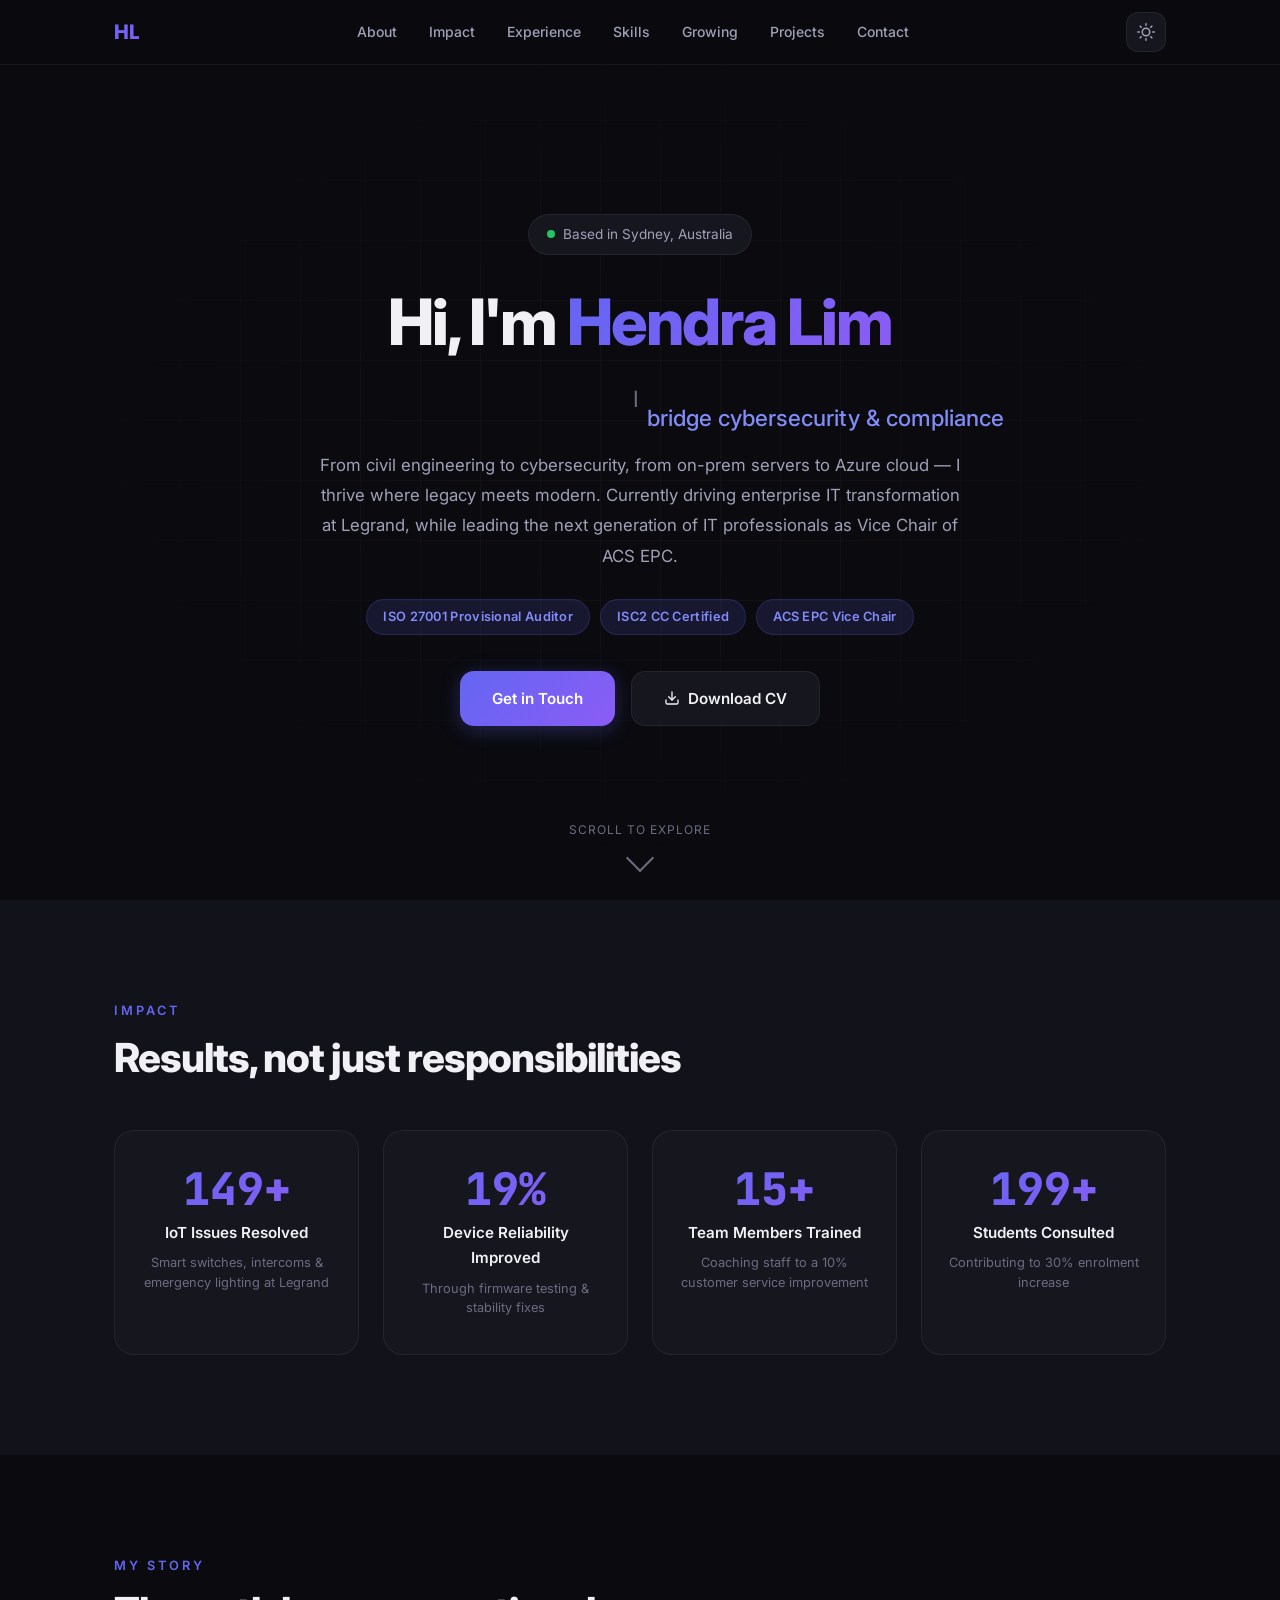
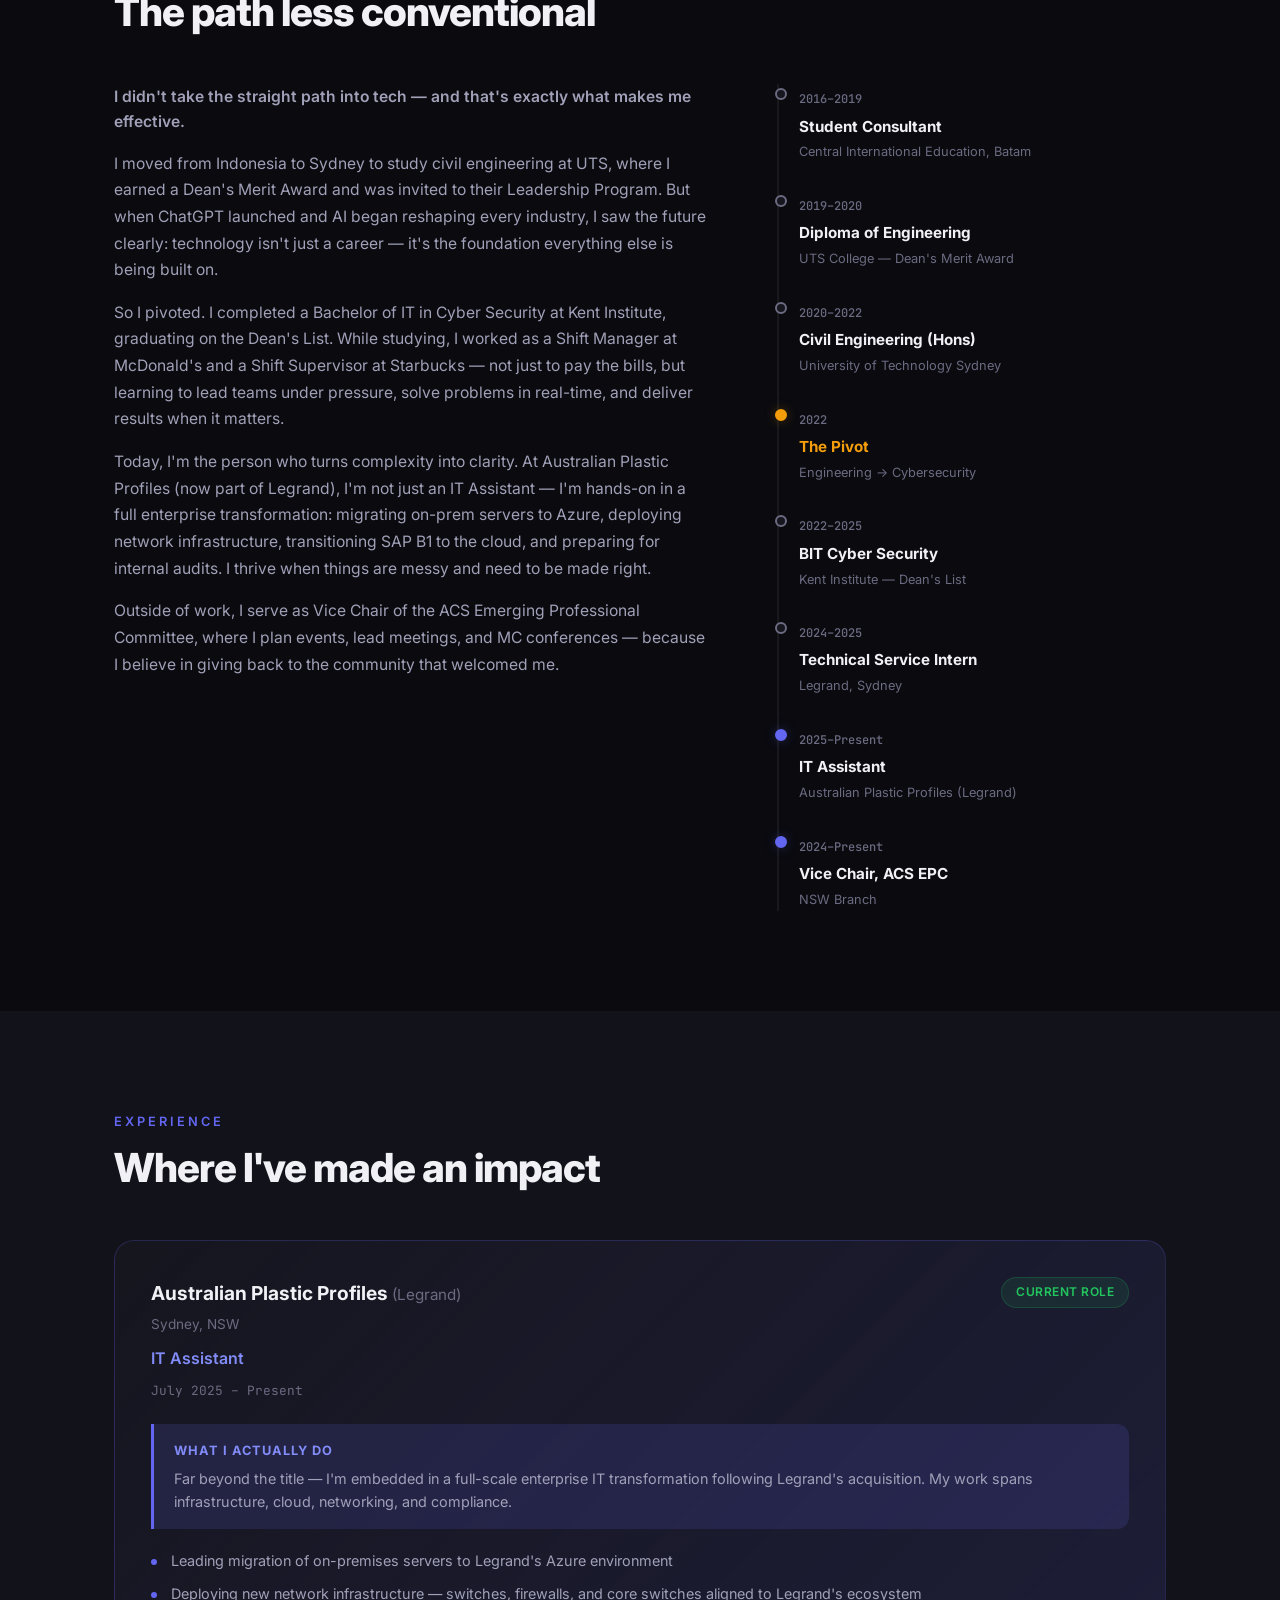
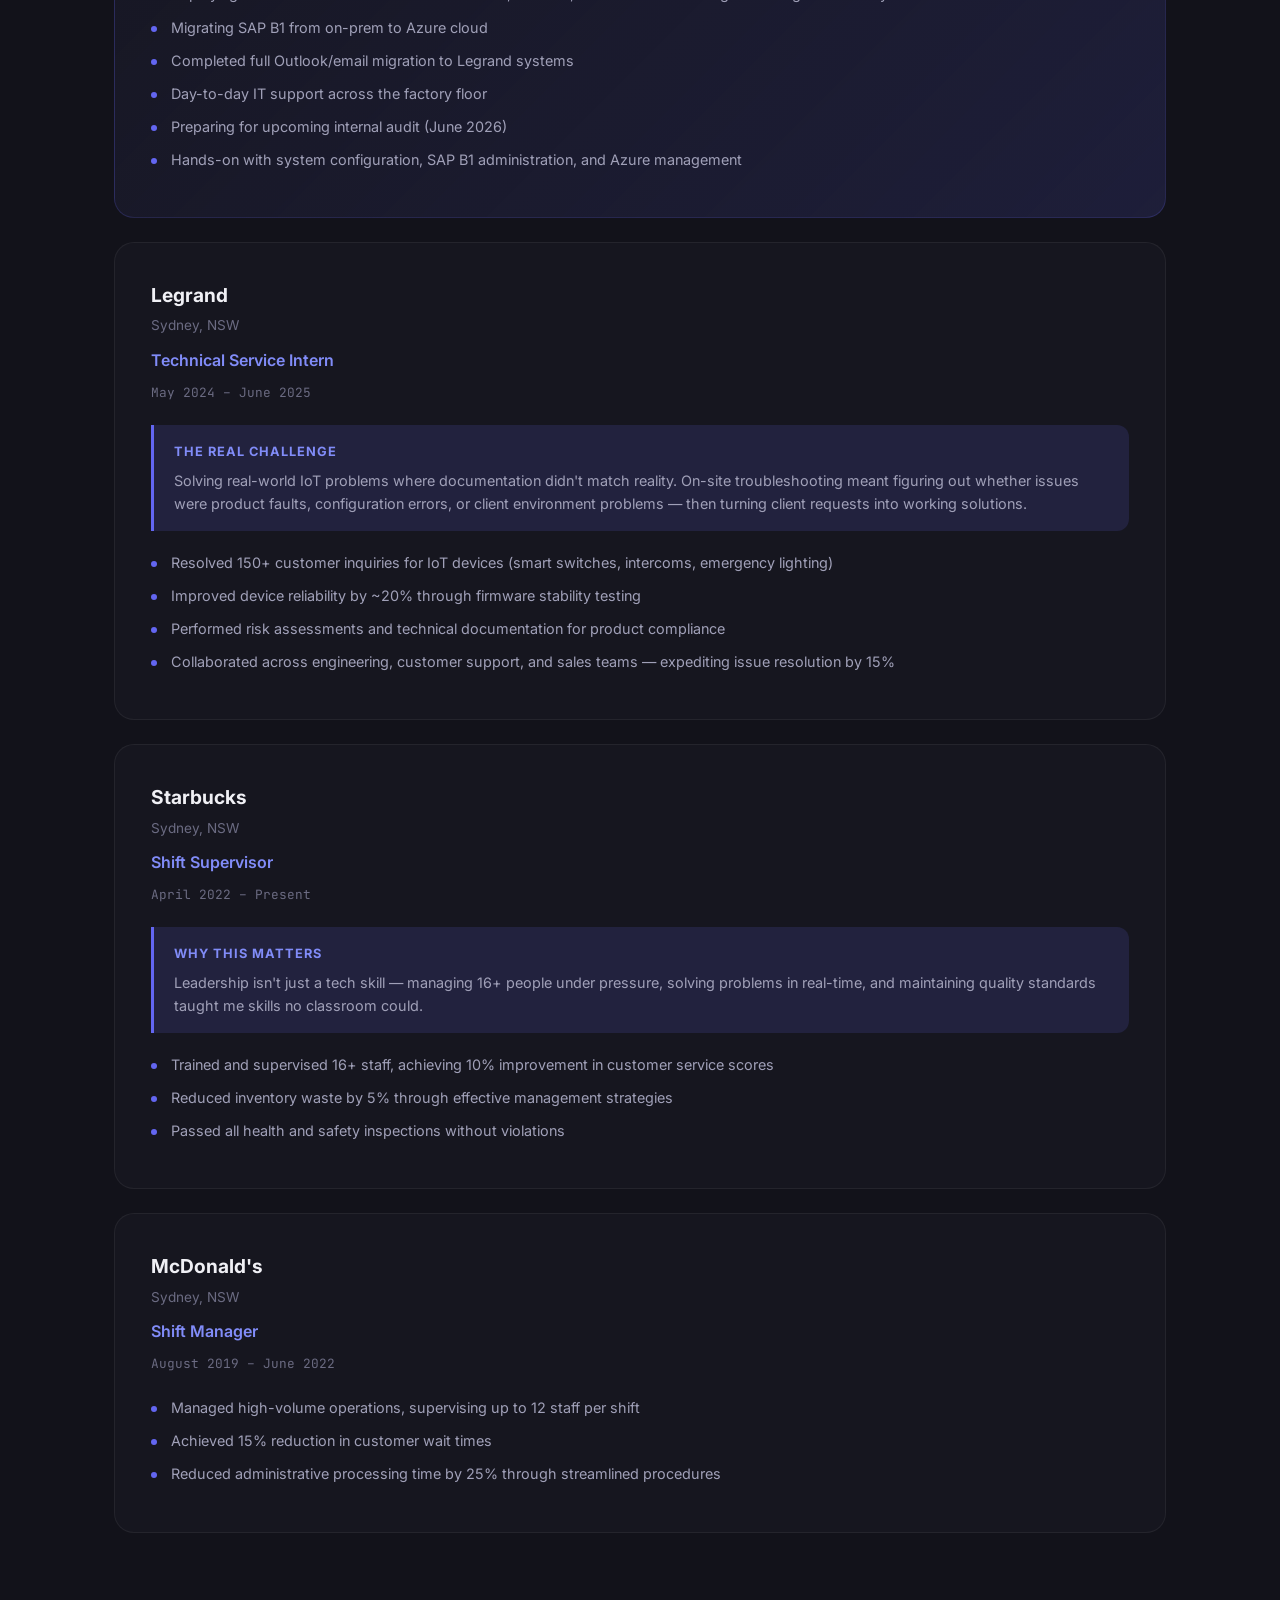
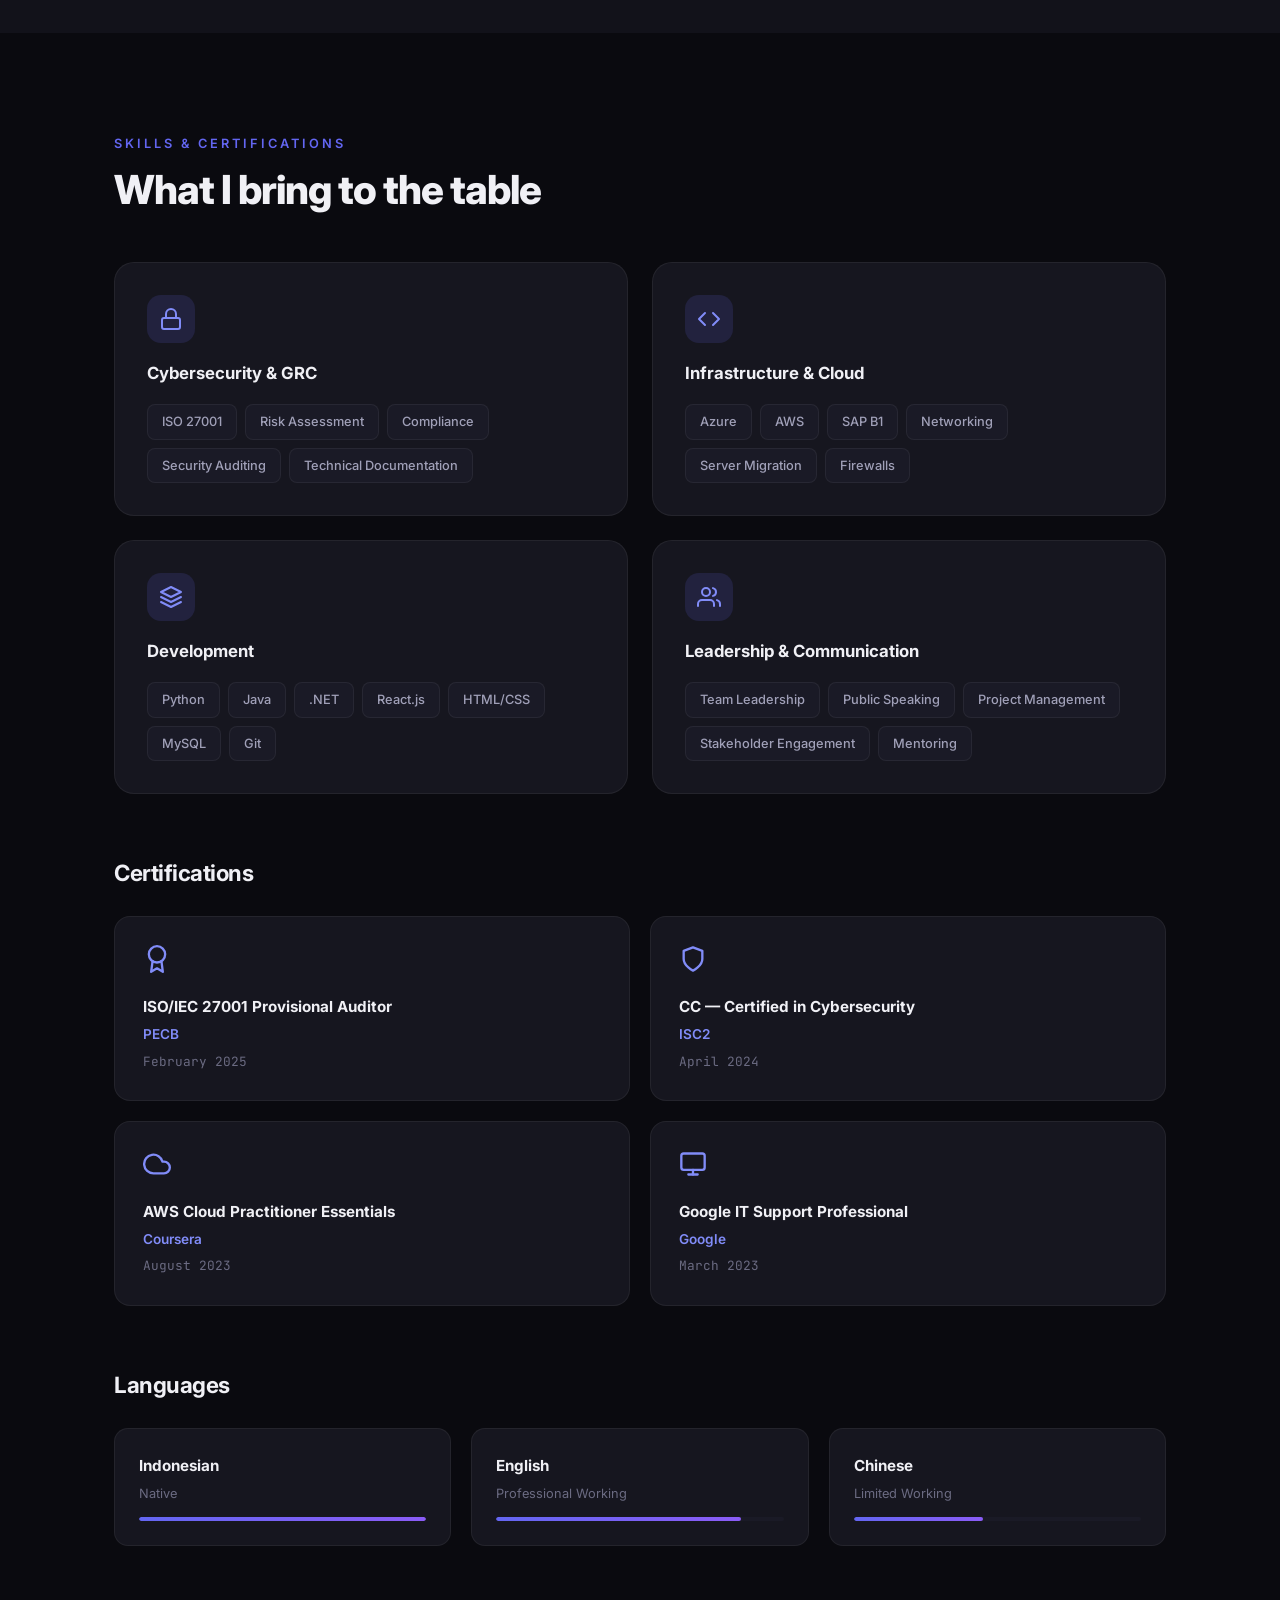
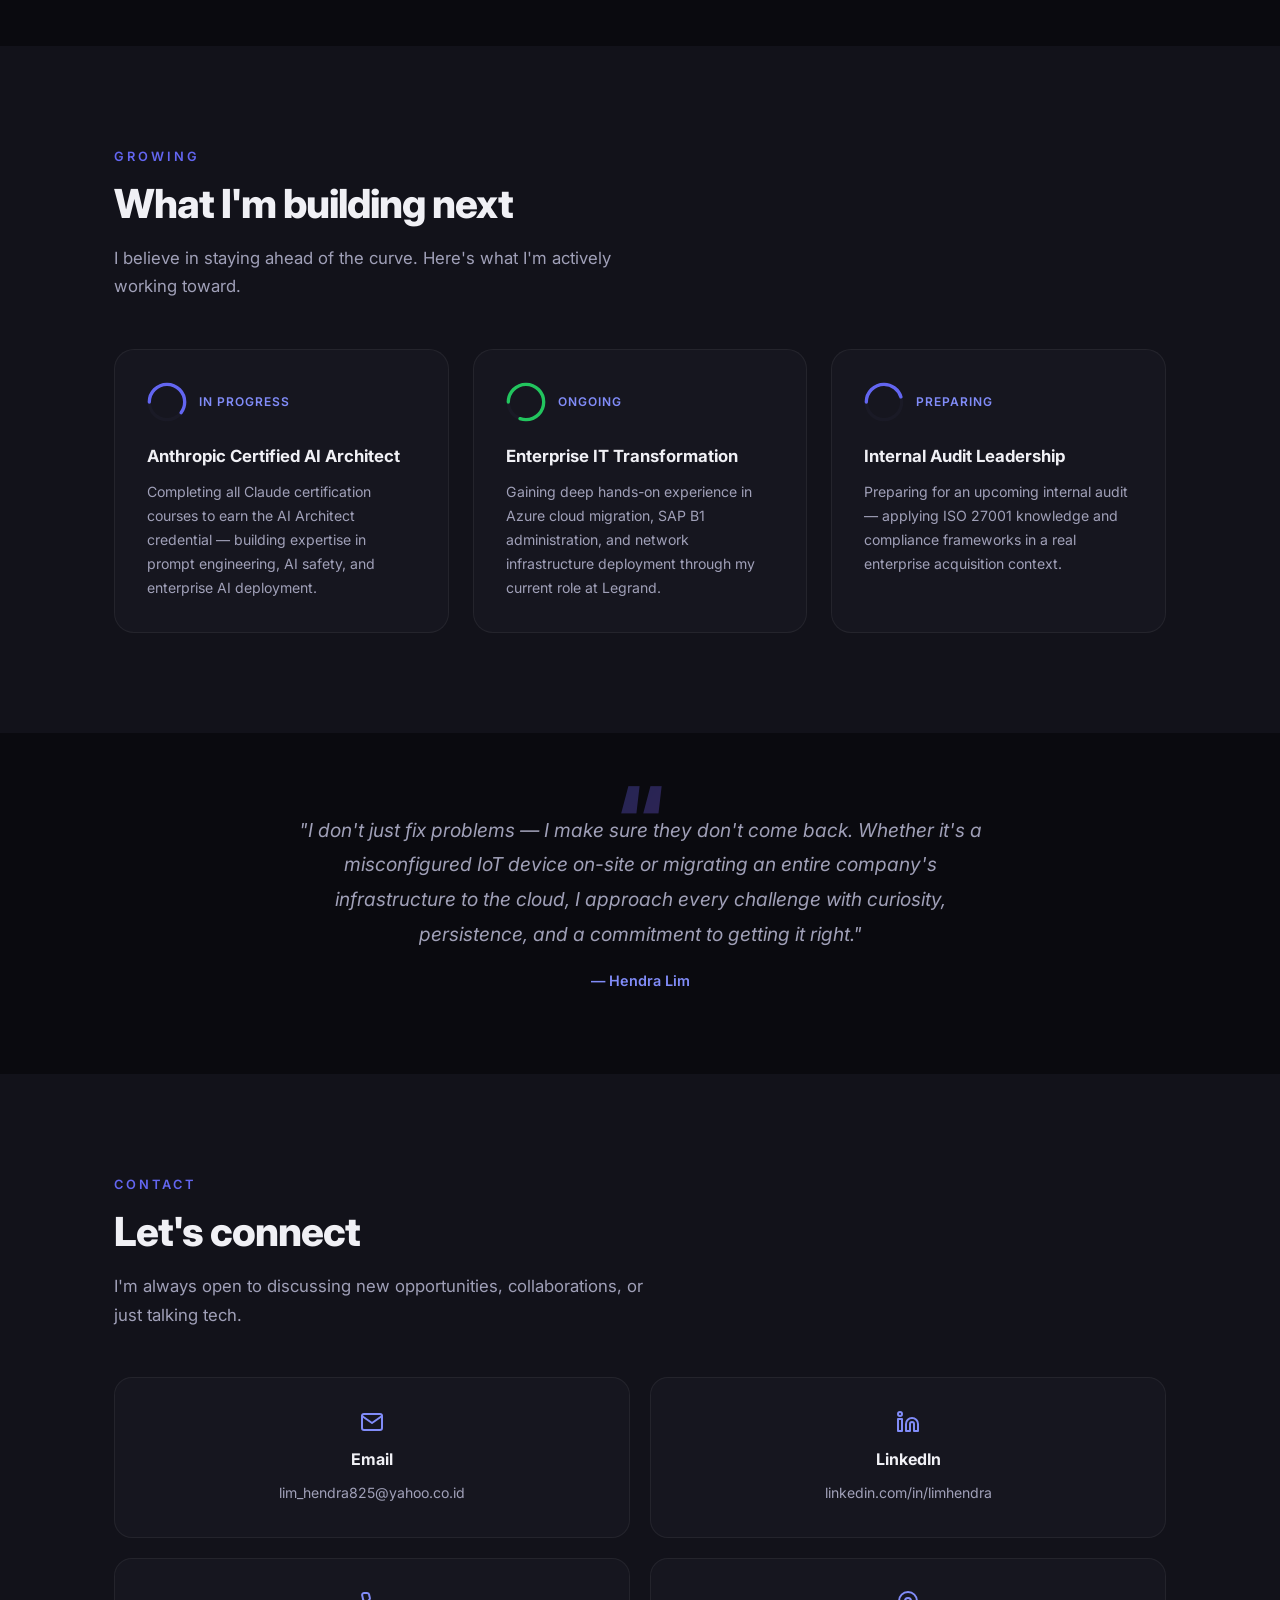
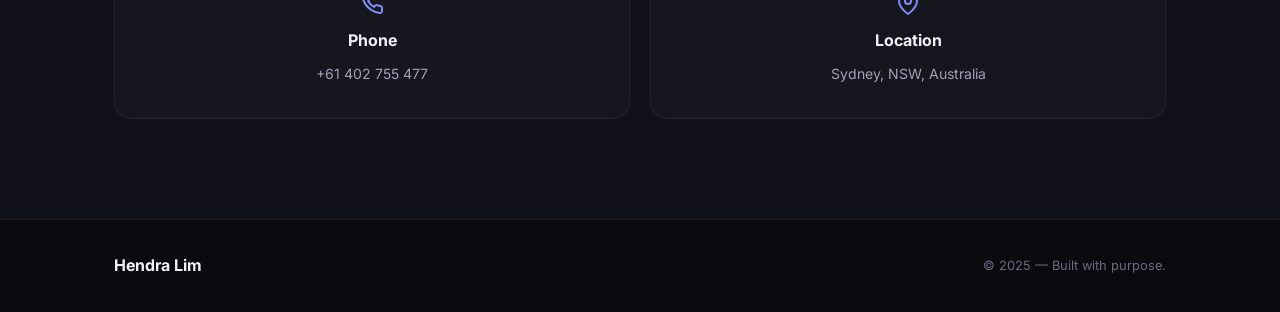
==== index.html @ 78134fe1 "Initial portfolio website build Co-Authored-By: Claude Opus 4.6 <noreply@anthropic.com>" ====
<!DOCTYPE html>
<html lang="en" data-theme="dark">
<head>
    <meta charset="UTF-8">
    <meta name="viewport" content="width=device-width, initial-scale=1.0">
    <title>Hendra Lim | IT Professional & Cybersecurity Specialist</title>
    <meta name="description" content="Hendra Lim — IT Professional specializing in infrastructure modernization, cybersecurity, and AI. Based in Sydney, Australia.">
    <link rel="stylesheet" href="styles.css">
    <link rel="preconnect" href="https://fonts.googleapis.com">
    <link rel="preconnect" href="https://fonts.gstatic.com" crossorigin>
    <link href="https://fonts.googleapis.com/css2?family=Inter:wght@300;400;500;600;700;800&family=JetBrains+Mono:wght@400;500&display=swap" rel="stylesheet">
</head>
<body>
    <!-- Navigation -->
    <nav class="nav" id="nav">
        <div class="nav-container">
            <a href="#" class="nav-logo">HL</a>
            <div class="nav-links">
                <a href="#about" class="nav-link">About</a>
                <a href="#impact" class="nav-link">Impact</a>
                <a href="#experience" class="nav-link">Experience</a>
                <a href="#skills" class="nav-link">Skills</a>
                <a href="#learning" class="nav-link">Growing</a>
                <a href="projects.html" class="nav-link">Projects</a>
                <a href="#contact" class="nav-link">Contact</a>
            </div>
            <div class="nav-actions">
                <button class="theme-toggle" id="themeToggle" aria-label="Toggle dark/light mode">
                    <svg class="icon-sun" xmlns="http://www.w3.org/2000/svg" width="18" height="18" viewBox="0 0 24 24" fill="none" stroke="currentColor" stroke-width="2" stroke-linecap="round" stroke-linejoin="round"><circle cx="12" cy="12" r="5"></circle><line x1="12" y1="1" x2="12" y2="3"></line><line x1="12" y1="21" x2="12" y2="23"></line><line x1="4.22" y1="4.22" x2="5.64" y2="5.64"></line><line x1="18.36" y1="18.36" x2="19.78" y2="19.78"></line><line x1="1" y1="12" x2="3" y2="12"></line><line x1="21" y1="12" x2="23" y2="12"></line><line x1="4.22" y1="19.78" x2="5.64" y2="18.36"></line><line x1="18.36" y1="5.64" x2="19.78" y2="4.22"></line></svg>
                    <svg class="icon-moon" xmlns="http://www.w3.org/2000/svg" width="18" height="18" viewBox="0 0 24 24" fill="none" stroke="currentColor" stroke-width="2" stroke-linecap="round" stroke-linejoin="round"><path d="M21 12.79A9 9 0 1 1 11.21 3 7 7 0 0 0 21 12.79z"></path></svg>
                </button>
                <button class="mobile-menu-btn" id="mobileMenuBtn" aria-label="Toggle menu">
                    <span></span>
                    <span></span>
                    <span></span>
                </button>
            </div>
        </div>
    </nav>

    <!-- Mobile Menu -->
    <div class="mobile-menu" id="mobileMenu">
        <a href="#about" class="mobile-menu-link">About</a>
        <a href="#impact" class="mobile-menu-link">Impact</a>
        <a href="#experience" class="mobile-menu-link">Experience</a>
        <a href="#skills" class="mobile-menu-link">Skills</a>
        <a href="#learning" class="mobile-menu-link">Growing</a>
        <a href="projects.html" class="mobile-menu-link">Projects</a>
        <a href="#contact" class="mobile-menu-link">Contact</a>
    </div>

    <!-- Hero Section -->
    <section class="hero" id="hero">
        <div class="hero-bg-grid"></div>
        <div class="hero-content">
            <div class="hero-badge">
                <span class="badge-dot"></span>
                Based in Sydney, Australia
            </div>
            <h1 class="hero-title">
                Hi, I'm <span class="highlight">Hendra Lim</span>
            </h1>
            <div class="hero-roles">
                <span class="role-prefix">I</span>
                <span class="role-carousel" id="roleCarousel">
                    <span class="role active">modernise legacy infrastructure</span>
                    <span class="role">bridge cybersecurity & compliance</span>
                    <span class="role">build with AI-driven thinking</span>
                    <span class="role">lead & empower tech communities</span>
                </span>
            </div>
            <p class="hero-description">
                From civil engineering to cybersecurity, from on-prem servers to Azure cloud — I thrive where legacy meets modern. Currently driving enterprise IT transformation at Legrand, while leading the next generation of IT professionals as Vice Chair of ACS EPC.
            </p>
            <div class="hero-creds">
                <span class="cred-badge">ISO 27001 Provisional Auditor</span>
                <span class="cred-badge">ISC2 CC Certified</span>
                <span class="cred-badge">ACS EPC Vice Chair</span>
            </div>
            <div class="hero-cta">
                <a href="#contact" class="btn btn-primary">Get in Touch</a>
                <a href="Hendra_Lim_CV.pdf" class="btn btn-secondary" download>
                    <svg xmlns="http://www.w3.org/2000/svg" width="16" height="16" viewBox="0 0 24 24" fill="none" stroke="currentColor" stroke-width="2" stroke-linecap="round" stroke-linejoin="round"><path d="M21 15v4a2 2 0 0 1-2 2H5a2 2 0 0 1-2-2v-4"></path><polyline points="7 10 12 15 17 10"></polyline><line x1="12" y1="15" x2="12" y2="3"></line></svg>
                    Download CV
                </a>
            </div>
        </div>
        <div class="scroll-indicator">
            <span>Scroll to explore</span>
            <div class="scroll-arrow"></div>
        </div>
    </section>

    <!-- Impact by Numbers -->
    <section class="section impact" id="impact">
        <div class="container">
            <h2 class="section-label">Impact</h2>
            <h3 class="section-title">Results, not just responsibilities</h3>
            <div class="stats-grid">
                <div class="stat-card" data-count="150" data-suffix="+">
                    <span class="stat-number">0</span>
                    <span class="stat-label">IoT Issues Resolved</span>
                    <span class="stat-context">Smart switches, intercoms & emergency lighting at Legrand</span>
                </div>
                <div class="stat-card" data-count="20" data-suffix="%">
                    <span class="stat-number">0</span>
                    <span class="stat-label">Device Reliability Improved</span>
                    <span class="stat-context">Through firmware testing & stability fixes</span>
                </div>
                <div class="stat-card" data-count="16" data-suffix="+">
                    <span class="stat-number">0</span>
                    <span class="stat-label">Team Members Trained</span>
                    <span class="stat-context">Coaching staff to a 10% customer service improvement</span>
                </div>
                <div class="stat-card" data-count="200" data-suffix="+">
                    <span class="stat-number">0</span>
                    <span class="stat-label">Students Consulted</span>
                    <span class="stat-context">Contributing to 30% enrolment increase</span>
                </div>
            </div>
        </div>
    </section>

    <!-- About / My Story -->
    <section class="section about" id="about">
        <div class="container">
            <h2 class="section-label">My Story</h2>
            <h3 class="section-title">The path less conventional</h3>
            <div class="about-content">
                <div class="about-text">
                    <p class="about-lead">
                        I didn't take the straight path into tech — and that's exactly what makes me effective.
                    </p>
                    <p>
                        I moved from Indonesia to Sydney to study civil engineering at UTS, where I earned a Dean's Merit Award and was invited to their Leadership Program. But when ChatGPT launched and AI began reshaping every industry, I saw the future clearly: technology isn't just a career — it's the foundation everything else is being built on.
                    </p>
                    <p>
                        So I pivoted. I completed a Bachelor of IT in Cyber Security at Kent Institute, graduating on the Dean's List. While studying, I worked as a Shift Manager at McDonald's and a Shift Supervisor at Starbucks — not just to pay the bills, but learning to lead teams under pressure, solve problems in real-time, and deliver results when it matters.
                    </p>
                    <p>
                        Today, I'm the person who turns complexity into clarity. At Australian Plastic Profiles (now part of Legrand), I'm not just an IT Assistant — I'm hands-on in a full enterprise transformation: migrating on-prem servers to Azure, deploying network infrastructure, transitioning SAP B1 to the cloud, and preparing for internal audits. I thrive when things are messy and need to be made right.
                    </p>
                    <p>
                        Outside of work, I serve as Vice Chair of the ACS Emerging Professional Committee, where I plan events, lead meetings, and MC conferences — because I believe in giving back to the community that welcomed me.
                    </p>
                </div>
                <div class="about-timeline">
                    <div class="timeline">
                        <div class="timeline-item">
                            <div class="timeline-marker"></div>
                            <div class="timeline-content">
                                <span class="timeline-year">2016–2019</span>
                                <h4>Student Consultant</h4>
                                <p>Central International Education, Batam</p>
                            </div>
                        </div>
                        <div class="timeline-item">
                            <div class="timeline-marker"></div>
                            <div class="timeline-content">
                                <span class="timeline-year">2019–2020</span>
                                <h4>Diploma of Engineering</h4>
                                <p>UTS College — Dean's Merit Award</p>
                            </div>
                        </div>
                        <div class="timeline-item">
                            <div class="timeline-marker"></div>
                            <div class="timeline-content">
                                <span class="timeline-year">2020–2022</span>
                                <h4>Civil Engineering (Hons)</h4>
                                <p>University of Technology Sydney</p>
                            </div>
                        </div>
                        <div class="timeline-item pivot">
                            <div class="timeline-marker"></div>
                            <div class="timeline-content">
                                <span class="timeline-year">2022</span>
                                <h4>The Pivot</h4>
                                <p>Engineering → Cybersecurity</p>
                            </div>
                        </div>
                        <div class="timeline-item">
                            <div class="timeline-marker"></div>
                            <div class="timeline-content">
                                <span class="timeline-year">2022–2025</span>
                                <h4>BIT Cyber Security</h4>
                                <p>Kent Institute — Dean's List</p>
                            </div>
                        </div>
                        <div class="timeline-item">
                            <div class="timeline-marker"></div>
                            <div class="timeline-content">
                                <span class="timeline-year">2024–2025</span>
                                <h4>Technical Service Intern</h4>
                                <p>Legrand, Sydney</p>
                            </div>
                        </div>
                        <div class="timeline-item active">
                            <div class="timeline-marker"></div>
                            <div class="timeline-content">
                                <span class="timeline-year">2025–Present</span>
                                <h4>IT Assistant</h4>
                                <p>Australian Plastic Profiles (Legrand)</p>
                            </div>
                        </div>
                        <div class="timeline-item active">
                            <div class="timeline-marker"></div>
                            <div class="timeline-content">
                                <span class="timeline-year">2024–Present</span>
                                <h4>Vice Chair, ACS EPC</h4>
                                <p>NSW Branch</p>
                            </div>
                        </div>
                    </div>
                </div>
            </div>
        </div>
    </section>

    <!-- Experience -->
    <section class="section experience" id="experience">
        <div class="container">
            <h2 class="section-label">Experience</h2>
            <h3 class="section-title">Where I've made an impact</h3>
            <div class="experience-grid">
                <!-- Current Role -->
                <div class="exp-card featured">
                    <div class="exp-header">
                        <div class="exp-company">
                            <h4>Australian Plastic Profiles <span class="exp-acquired">(Legrand)</span></h4>
                            <span class="exp-location">Sydney, NSW</span>
                        </div>
                        <span class="exp-badge current">Current Role</span>
                    </div>
                    <h5 class="exp-title">IT Assistant</h5>
                    <span class="exp-date">July 2025 – Present</span>
                    <div class="exp-details">
                        <div class="exp-highlight">
                            <h6>What I Actually Do</h6>
                            <p>Far beyond the title — I'm embedded in a full-scale enterprise IT transformation following Legrand's acquisition. My work spans infrastructure, cloud, networking, and compliance.</p>
                        </div>
                        <ul class="exp-list">
                            <li>Leading migration of on-premises servers to Legrand's Azure environment</li>
                            <li>Deploying new network infrastructure — switches, firewalls, and core switches aligned to Legrand's ecosystem</li>
                            <li>Migrating SAP B1 from on-prem to Azure cloud</li>
                            <li>Completed full Outlook/email migration to Legrand systems</li>
                            <li>Day-to-day IT support across the factory floor</li>
                            <li>Preparing for upcoming internal audit (June 2026)</li>
                            <li>Hands-on with system configuration, SAP B1 administration, and Azure management</li>
                        </ul>
                    </div>
                </div>

                <!-- Legrand Intern -->
                <div class="exp-card">
                    <div class="exp-header">
                        <div class="exp-company">
                            <h4>Legrand</h4>
                            <span class="exp-location">Sydney, NSW</span>
                        </div>
                    </div>
                    <h5 class="exp-title">Technical Service Intern</h5>
                    <span class="exp-date">May 2024 – June 2025</span>
                    <div class="exp-details">
                        <div class="exp-highlight">
                            <h6>The Real Challenge</h6>
                            <p>Solving real-world IoT problems where documentation didn't match reality. On-site troubleshooting meant figuring out whether issues were product faults, configuration errors, or client environment problems — then turning client requests into working solutions.</p>
                        </div>
                        <ul class="exp-list">
                            <li>Resolved 150+ customer inquiries for IoT devices (smart switches, intercoms, emergency lighting)</li>
                            <li>Improved device reliability by ~20% through firmware stability testing</li>
                            <li>Performed risk assessments and technical documentation for product compliance</li>
                            <li>Collaborated across engineering, customer support, and sales teams — expediting issue resolution by 15%</li>
                        </ul>
                    </div>
                </div>

                <!-- Starbucks -->
                <div class="exp-card">
                    <div class="exp-header">
                        <div class="exp-company">
                            <h4>Starbucks</h4>
                            <span class="exp-location">Sydney, NSW</span>
                        </div>
                    </div>
                    <h5 class="exp-title">Shift Supervisor</h5>
                    <span class="exp-date">April 2022 – Present</span>
                    <div class="exp-details">
                        <div class="exp-highlight">
                            <h6>Why This Matters</h6>
                            <p>Leadership isn't just a tech skill — managing 16+ people under pressure, solving problems in real-time, and maintaining quality standards taught me skills no classroom could.</p>
                        </div>
                        <ul class="exp-list">
                            <li>Trained and supervised 16+ staff, achieving 10% improvement in customer service scores</li>
                            <li>Reduced inventory waste by 5% through effective management strategies</li>
                            <li>Passed all health and safety inspections without violations</li>
                        </ul>
                    </div>
                </div>

                <!-- McDonald's -->
                <div class="exp-card">
                    <div class="exp-header">
                        <div class="exp-company">
                            <h4>McDonald's</h4>
                            <span class="exp-location">Sydney, NSW</span>
                        </div>
                    </div>
                    <h5 class="exp-title">Shift Manager</h5>
                    <span class="exp-date">August 2019 – June 2022</span>
                    <div class="exp-details">
                        <ul class="exp-list">
                            <li>Managed high-volume operations, supervising up to 12 staff per shift</li>
                            <li>Achieved 15% reduction in customer wait times</li>
                            <li>Reduced administrative processing time by 25% through streamlined procedures</li>
                        </ul>
                    </div>
                </div>
            </div>
        </div>
    </section>

    <!-- Skills & Certifications -->
    <section class="section skills" id="skills">
        <div class="container">
            <h2 class="section-label">Skills & Certifications</h2>
            <h3 class="section-title">What I bring to the table</h3>

            <div class="skills-grid">
                <div class="skill-category">
                    <div class="skill-icon">
                        <svg xmlns="http://www.w3.org/2000/svg" width="24" height="24" viewBox="0 0 24 24" fill="none" stroke="currentColor" stroke-width="2" stroke-linecap="round" stroke-linejoin="round"><rect x="3" y="11" width="18" height="11" rx="2" ry="2"></rect><path d="M7 11V7a5 5 0 0 1 10 0v4"></path></svg>
                    </div>
                    <h4>Cybersecurity & GRC</h4>
                    <div class="skill-tags">
                        <span>ISO 27001</span>
                        <span>Risk Assessment</span>
                        <span>Compliance</span>
                        <span>Security Auditing</span>
                        <span>Technical Documentation</span>
                    </div>
                </div>
                <div class="skill-category">
                    <div class="skill-icon">
                        <svg xmlns="http://www.w3.org/2000/svg" width="24" height="24" viewBox="0 0 24 24" fill="none" stroke="currentColor" stroke-width="2" stroke-linecap="round" stroke-linejoin="round"><polyline points="16 18 22 12 16 6"></polyline><polyline points="8 6 2 12 8 18"></polyline></svg>
                    </div>
                    <h4>Infrastructure & Cloud</h4>
                    <div class="skill-tags">
                        <span>Azure</span>
                        <span>AWS</span>
                        <span>SAP B1</span>
                        <span>Networking</span>
                        <span>Server Migration</span>
                        <span>Firewalls</span>
                    </div>
                </div>
                <div class="skill-category">
                    <div class="skill-icon">
                        <svg xmlns="http://www.w3.org/2000/svg" width="24" height="24" viewBox="0 0 24 24" fill="none" stroke="currentColor" stroke-width="2" stroke-linecap="round" stroke-linejoin="round"><path d="M12 2L2 7l10 5 10-5-10-5z"></path><path d="M2 17l10 5 10-5"></path><path d="M2 12l10 5 10-5"></path></svg>
                    </div>
                    <h4>Development</h4>
                    <div class="skill-tags">
                        <span>Python</span>
                        <span>Java</span>
                        <span>.NET</span>
                        <span>React.js</span>
                        <span>HTML/CSS</span>
                        <span>MySQL</span>
                        <span>Git</span>
                    </div>
                </div>
                <div class="skill-category">
                    <div class="skill-icon">
                        <svg xmlns="http://www.w3.org/2000/svg" width="24" height="24" viewBox="0 0 24 24" fill="none" stroke="currentColor" stroke-width="2" stroke-linecap="round" stroke-linejoin="round"><path d="M17 21v-2a4 4 0 0 0-4-4H5a4 4 0 0 0-4 4v2"></path><circle cx="9" cy="7" r="4"></circle><path d="M23 21v-2a4 4 0 0 0-3-3.87"></path><path d="M16 3.13a4 4 0 0 1 0 7.75"></path></svg>
                    </div>
                    <h4>Leadership & Communication</h4>
                    <div class="skill-tags">
                        <span>Team Leadership</span>
                        <span>Public Speaking</span>
                        <span>Project Management</span>
                        <span>Stakeholder Engagement</span>
                        <span>Mentoring</span>
                    </div>
                </div>
            </div>

            <h3 class="section-subtitle">Certifications</h3>
            <div class="cert-grid">
                <div class="cert-card">
                    <div class="cert-icon">
                        <svg xmlns="http://www.w3.org/2000/svg" width="28" height="28" viewBox="0 0 24 24" fill="none" stroke="currentColor" stroke-width="2" stroke-linecap="round" stroke-linejoin="round"><circle cx="12" cy="8" r="7"></circle><polyline points="8.21 13.89 7 23 12 20 17 23 15.79 13.88"></polyline></svg>
                    </div>
                    <h4>ISO/IEC 27001 Provisional Auditor</h4>
                    <span class="cert-issuer">PECB</span>
                    <span class="cert-date">February 2025</span>
                </div>
                <div class="cert-card">
                    <div class="cert-icon">
                        <svg xmlns="http://www.w3.org/2000/svg" width="28" height="28" viewBox="0 0 24 24" fill="none" stroke="currentColor" stroke-width="2" stroke-linecap="round" stroke-linejoin="round"><path d="M12 22s8-4 8-10V5l-8-3-8 3v7c0 6 8 10 8 10z"></path></svg>
                    </div>
                    <h4>CC — Certified in Cybersecurity</h4>
                    <span class="cert-issuer">ISC2</span>
                    <span class="cert-date">April 2024</span>
                </div>
                <div class="cert-card">
                    <div class="cert-icon">
                        <svg xmlns="http://www.w3.org/2000/svg" width="28" height="28" viewBox="0 0 24 24" fill="none" stroke="currentColor" stroke-width="2" stroke-linecap="round" stroke-linejoin="round"><path d="M18 10h-1.26A8 8 0 1 0 9 20h9a5 5 0 0 0 0-10z"></path></svg>
                    </div>
                    <h4>AWS Cloud Practitioner Essentials</h4>
                    <span class="cert-issuer">Coursera</span>
                    <span class="cert-date">August 2023</span>
                </div>
                <div class="cert-card">
                    <div class="cert-icon">
                        <svg xmlns="http://www.w3.org/2000/svg" width="28" height="28" viewBox="0 0 24 24" fill="none" stroke="currentColor" stroke-width="2" stroke-linecap="round" stroke-linejoin="round"><rect x="2" y="3" width="20" height="14" rx="2" ry="2"></rect><line x1="8" y1="21" x2="16" y2="21"></line><line x1="12" y1="17" x2="12" y2="21"></line></svg>
                    </div>
                    <h4>Google IT Support Professional</h4>
                    <span class="cert-issuer">Google</span>
                    <span class="cert-date">March 2023</span>
                </div>
            </div>

            <h3 class="section-subtitle">Languages</h3>
            <div class="lang-grid">
                <div class="lang-card">
                    <span class="lang-name">Indonesian</span>
                    <span class="lang-level">Native</span>
                    <div class="lang-bar"><div class="lang-fill" style="width: 100%"></div></div>
                </div>
                <div class="lang-card">
                    <span class="lang-name">English</span>
                    <span class="lang-level">Professional Working</span>
                    <div class="lang-bar"><div class="lang-fill" style="width: 85%"></div></div>
                </div>
                <div class="lang-card">
                    <span class="lang-name">Chinese</span>
                    <span class="lang-level">Limited Working</span>
                    <div class="lang-bar"><div class="lang-fill" style="width: 45%"></div></div>
                </div>
            </div>
        </div>
    </section>

    <!-- Currently Learning -->
    <section class="section learning" id="learning">
        <div class="container">
            <h2 class="section-label">Growing</h2>
            <h3 class="section-title">What I'm building next</h3>
            <p class="section-description">I believe in staying ahead of the curve. Here's what I'm actively working toward.</p>
            <div class="learning-grid">
                <div class="learning-card">
                    <div class="learning-progress">
                        <svg viewBox="0 0 36 36" class="progress-ring">
                            <path class="progress-bg" d="M18 2.0845 a 15.9155 15.9155 0 0 1 0 31.831 a 15.9155 15.9155 0 0 1 0 -31.831"/>
                            <path class="progress-fill" stroke-dasharray="60, 100" d="M18 2.0845 a 15.9155 15.9155 0 0 1 0 31.831 a 15.9155 15.9155 0 0 1 0 -31.831"/>
                        </svg>
                        <span class="progress-text">In Progress</span>
                    </div>
                    <h4>Anthropic Certified AI Architect</h4>
                    <p>Completing all Claude certification courses to earn the AI Architect credential — building expertise in prompt engineering, AI safety, and enterprise AI deployment.</p>
                </div>
                <div class="learning-card">
                    <div class="learning-progress">
                        <svg viewBox="0 0 36 36" class="progress-ring">
                            <path class="progress-bg" d="M18 2.0845 a 15.9155 15.9155 0 0 1 0 31.831 a 15.9155 15.9155 0 0 1 0 -31.831"/>
                            <path class="progress-fill active" stroke-dasharray="80, 100" d="M18 2.0845 a 15.9155 15.9155 0 0 1 0 31.831 a 15.9155 15.9155 0 0 1 0 -31.831"/>
                        </svg>
                        <span class="progress-text">Ongoing</span>
                    </div>
                    <h4>Enterprise IT Transformation</h4>
                    <p>Gaining deep hands-on experience in Azure cloud migration, SAP B1 administration, and network infrastructure deployment through my current role at Legrand.</p>
                </div>
                <div class="learning-card">
                    <div class="learning-progress">
                        <svg viewBox="0 0 36 36" class="progress-ring">
                            <path class="progress-bg" d="M18 2.0845 a 15.9155 15.9155 0 0 1 0 31.831 a 15.9155 15.9155 0 0 1 0 -31.831"/>
                            <path class="progress-fill" stroke-dasharray="45, 100" d="M18 2.0845 a 15.9155 15.9155 0 0 1 0 31.831 a 15.9155 15.9155 0 0 1 0 -31.831"/>
                        </svg>
                        <span class="progress-text">Preparing</span>
                    </div>
                    <h4>Internal Audit Leadership</h4>
                    <p>Preparing for an upcoming internal audit — applying ISO 27001 knowledge and compliance frameworks in a real enterprise acquisition context.</p>
                </div>
            </div>
        </div>
    </section>

    <!-- Testimonial / Quote -->
    <section class="section quote-section">
        <div class="container">
            <blockquote class="personal-quote">
                <p>"I don't just fix problems — I make sure they don't come back. Whether it's a misconfigured IoT device on-site or migrating an entire company's infrastructure to the cloud, I approach every challenge with curiosity, persistence, and a commitment to getting it right."</p>
                <cite>— Hendra Lim</cite>
            </blockquote>
        </div>
    </section>

    <!-- Contact -->
    <section class="section contact" id="contact">
        <div class="container">
            <h2 class="section-label">Contact</h2>
            <h3 class="section-title">Let's connect</h3>
            <p class="section-description">I'm always open to discussing new opportunities, collaborations, or just talking tech.</p>
            <div class="contact-grid">
                <a href="mailto:lim_hendra825@yahoo.co.id" class="contact-card">
                    <svg xmlns="http://www.w3.org/2000/svg" width="24" height="24" viewBox="0 0 24 24" fill="none" stroke="currentColor" stroke-width="2" stroke-linecap="round" stroke-linejoin="round"><path d="M4 4h16c1.1 0 2 .9 2 2v12c0 1.1-.9 2-2 2H4c-1.1 0-2-.9-2-2V6c0-1.1.9-2 2-2z"></path><polyline points="22,6 12,13 2,6"></polyline></svg>
                    <h4>Email</h4>
                    <span>lim_hendra825@yahoo.co.id</span>
                </a>
                <a href="https://www.linkedin.com/in/limhendra/" target="_blank" rel="noopener noreferrer" class="contact-card">
                    <svg xmlns="http://www.w3.org/2000/svg" width="24" height="24" viewBox="0 0 24 24" fill="none" stroke="currentColor" stroke-width="2" stroke-linecap="round" stroke-linejoin="round"><path d="M16 8a6 6 0 0 1 6 6v7h-4v-7a2 2 0 0 0-2-2 2 2 0 0 0-2 2v7h-4v-7a6 6 0 0 1 6-6z"></path><rect x="2" y="9" width="4" height="12"></rect><circle cx="4" cy="4" r="2"></circle></svg>
                    <h4>LinkedIn</h4>
                    <span>linkedin.com/in/limhendra</span>
                </a>
                <a href="tel:+61402755477" class="contact-card">
                    <svg xmlns="http://www.w3.org/2000/svg" width="24" height="24" viewBox="0 0 24 24" fill="none" stroke="currentColor" stroke-width="2" stroke-linecap="round" stroke-linejoin="round"><path d="M22 16.92v3a2 2 0 0 1-2.18 2 19.79 19.79 0 0 1-8.63-3.07 19.5 19.5 0 0 1-6-6 19.79 19.79 0 0 1-3.07-8.67A2 2 0 0 1 4.11 2h3a2 2 0 0 1 2 1.72 12.84 12.84 0 0 0 .7 2.81 2 2 0 0 1-.45 2.11L8.09 9.91a16 16 0 0 0 6 6l1.27-1.27a2 2 0 0 1 2.11-.45 12.84 12.84 0 0 0 2.81.7A2 2 0 0 1 22 16.92z"></path></svg>
                    <h4>Phone</h4>
                    <span>+61 402 755 477</span>
                </a>
                <div class="contact-card location">
                    <svg xmlns="http://www.w3.org/2000/svg" width="24" height="24" viewBox="0 0 24 24" fill="none" stroke="currentColor" stroke-width="2" stroke-linecap="round" stroke-linejoin="round"><path d="M21 10c0 7-9 13-9 13s-9-6-9-13a9 9 0 0 1 18 0z"></path><circle cx="12" cy="10" r="3"></circle></svg>
                    <h4>Location</h4>
                    <span>Sydney, NSW, Australia</span>
                </div>
            </div>
        </div>
    </section>

    <!-- Footer -->
    <footer class="footer">
        <div class="container">
            <div class="footer-content">
                <span class="footer-logo">Hendra Lim</span>
                <span class="footer-copy">&copy; 2025 — Built with purpose.</span>
            </div>
        </div>
    </footer>

    <script src="script.js"></script>
</body>
</html>
---- styles.css ----
/* ===================================
   HENDRA LIM — PORTFOLIO STYLES
   Modern, elegant, premium feel
   =================================== */

/* ---------- CSS Variables ---------- */
:root {
    --font-primary: 'Inter', -apple-system, BlinkMacSystemFont, sans-serif;
    --font-mono: 'JetBrains Mono', monospace;
}

[data-theme="dark"] {
    --bg-primary: #0a0a0f;
    --bg-secondary: #12121a;
    --bg-card: #16161f;
    --bg-card-hover: #1c1c28;
    --bg-elevated: #1a1a26;
    --text-primary: #f0f0f5;
    --text-secondary: #a0a0b8;
    --text-muted: #6b6b82;
    --accent: #6366f1;
    --accent-light: #818cf8;
    --accent-glow: rgba(99, 102, 241, 0.15);
    --accent-glow-strong: rgba(99, 102, 241, 0.3);
    --border: rgba(255, 255, 255, 0.06);
    --border-hover: rgba(255, 255, 255, 0.12);
    --gradient-accent: linear-gradient(135deg, #6366f1, #8b5cf6);
    --shadow-sm: 0 2px 8px rgba(0, 0, 0, 0.3);
    --shadow-md: 0 8px 32px rgba(0, 0, 0, 0.4);
    --shadow-lg: 0 16px 64px rgba(0, 0, 0, 0.5);
    --nav-bg: rgba(10, 10, 15, 0.85);
    --pivot-color: #f59e0b;
}

[data-theme="light"] {
    --bg-primary: #fafafa;
    --bg-secondary: #ffffff;
    --bg-card: #ffffff;
    --bg-card-hover: #f5f5ff;
    --bg-elevated: #f0f0f8;
    --text-primary: #1a1a2e;
    --text-secondary: #4a4a6a;
    --text-muted: #8888a0;
    --accent: #4f46e5;
    --accent-light: #6366f1;
    --accent-glow: rgba(79, 70, 229, 0.08);
    --accent-glow-strong: rgba(79, 70, 229, 0.15);
    --border: rgba(0, 0, 0, 0.08);
    --border-hover: rgba(0, 0, 0, 0.15);
    --gradient-accent: linear-gradient(135deg, #4f46e5, #7c3aed);
    --shadow-sm: 0 2px 8px rgba(0, 0, 0, 0.06);
    --shadow-md: 0 8px 32px rgba(0, 0, 0, 0.08);
    --shadow-lg: 0 16px 64px rgba(0, 0, 0, 0.1);
    --nav-bg: rgba(250, 250, 250, 0.9);
    --pivot-color: #d97706;
}

/* ---------- Reset & Base ---------- */
*, *::before, *::after {
    margin: 0;
    padding: 0;
    box-sizing: border-box;
}

html {
    scroll-behavior: smooth;
    scroll-padding-top: 80px;
}

body {
    font-family: var(--font-primary);
    background-color: var(--bg-primary);
    color: var(--text-primary);
    line-height: 1.7;
    overflow-x: hidden;
    transition: background-color 0.4s ease, color 0.4s ease;
}

a {
    text-decoration: none;
    color: inherit;
}

::selection {
    background: var(--accent);
    color: white;
}

.container {
    max-width: 1100px;
    margin: 0 auto;
    padding: 0 24px;
}

/* ---------- Navigation ---------- */
.nav {
    position: fixed;
    top: 0;
    left: 0;
    right: 0;
    z-index: 1000;
    background: var(--nav-bg);
    backdrop-filter: blur(20px);
    -webkit-backdrop-filter: blur(20px);
    border-bottom: 1px solid var(--border);
    transition: all 0.3s ease;
}

.nav.scrolled {
    box-shadow: var(--shadow-sm);
}

.nav-container {
    max-width: 1100px;
    margin: 0 auto;
    padding: 0 24px;
    display: flex;
    align-items: center;
    justify-content: space-between;
    height: 64px;
}

.nav-logo {
    font-size: 1.25rem;
    font-weight: 800;
    background: var(--gradient-accent);
    -webkit-background-clip: text;
    -webkit-text-fill-color: transparent;
    background-clip: text;
    letter-spacing: -0.5px;
}

.nav-links {
    display: flex;
    gap: 32px;
}

.nav-link {
    font-size: 0.875rem;
    font-weight: 500;
    color: var(--text-secondary);
    transition: color 0.2s ease;
    position: relative;
}

.nav-link::after {
    content: '';
    position: absolute;
    bottom: -4px;
    left: 0;
    width: 0;
    height: 2px;
    background: var(--gradient-accent);
    transition: width 0.3s ease;
    border-radius: 1px;
}

.nav-link:hover {
    color: var(--text-primary);
}

.nav-link:hover::after {
    width: 100%;
}

.nav-actions {
    display: flex;
    align-items: center;
    gap: 12px;
}

.theme-toggle {
    background: var(--bg-card);
    border: 1px solid var(--border);
    color: var(--text-secondary);
    width: 40px;
    height: 40px;
    border-radius: 12px;
    cursor: pointer;
    display: flex;
    align-items: center;
    justify-content: center;
    transition: all 0.2s ease;
}

.theme-toggle:hover {
    border-color: var(--accent);
    color: var(--accent);
}

[data-theme="dark"] .icon-sun { display: block; }
[data-theme="dark"] .icon-moon { display: none; }
[data-theme="light"] .icon-sun { display: none; }
[data-theme="light"] .icon-moon { display: block; }

.mobile-menu-btn {
    display: none;
    flex-direction: column;
    gap: 5px;
    background: none;
    border: none;
    cursor: pointer;
    padding: 4px;
}

.mobile-menu-btn span {
    display: block;
    width: 22px;
    height: 2px;
    background: var(--text-primary);
    border-radius: 2px;
    transition: all 0.3s ease;
}

.mobile-menu-btn.active span:nth-child(1) {
    transform: rotate(45deg) translate(5px, 5px);
}

.mobile-menu-btn.active span:nth-child(2) {
    opacity: 0;
}

.mobile-menu-btn.active span:nth-child(3) {
    transform: rotate(-45deg) translate(5px, -5px);
}

.mobile-menu {
    display: none;
    position: fixed;
    top: 64px;
    left: 0;
    right: 0;
    background: var(--bg-secondary);
    border-bottom: 1px solid var(--border);
    padding: 16px 24px;
    z-index: 999;
    flex-direction: column;
    gap: 8px;
}

.mobile-menu.active {
    display: flex;
}

.mobile-menu-link {
    font-size: 1rem;
    font-weight: 500;
    color: var(--text-secondary);
    padding: 12px 0;
    border-bottom: 1px solid var(--border);
    transition: color 0.2s ease;
}

.mobile-menu-link:hover {
    color: var(--accent);
}

/* ---------- Hero Section ---------- */
.hero {
    min-height: 100vh;
    display: flex;
    flex-direction: column;
    align-items: center;
    justify-content: center;
    position: relative;
    padding: 120px 24px 80px;
    overflow: hidden;
}

.hero-bg-grid {
    position: absolute;
    inset: 0;
    background-image:
        linear-gradient(var(--border) 1px, transparent 1px),
        linear-gradient(90deg, var(--border) 1px, transparent 1px);
    background-size: 60px 60px;
    mask-image: radial-gradient(ellipse at center, black 20%, transparent 70%);
    -webkit-mask-image: radial-gradient(ellipse at center, black 20%, transparent 70%);
    opacity: 0.5;
}

.hero-content {
    position: relative;
    text-align: center;
    max-width: 780px;
    animation: fadeInUp 0.8s ease-out;
}

@keyframes fadeInUp {
    from { opacity: 0; transform: translateY(30px); }
    to { opacity: 1; transform: translateY(0); }
}

.hero-badge {
    display: inline-flex;
    align-items: center;
    gap: 8px;
    padding: 8px 18px;
    background: var(--bg-card);
    border: 1px solid var(--border);
    border-radius: 100px;
    font-size: 0.85rem;
    color: var(--text-secondary);
    margin-bottom: 32px;
}

.badge-dot {
    width: 8px;
    height: 8px;
    background: #22c55e;
    border-radius: 50%;
    animation: pulse-dot 2s infinite;
}

@keyframes pulse-dot {
    0%, 100% { opacity: 1; }
    50% { opacity: 0.4; }
}

.hero-title {
    font-size: clamp(2.5rem, 6vw, 4rem);
    font-weight: 800;
    line-height: 1.1;
    letter-spacing: -2px;
    margin-bottom: 20px;
}

.highlight {
    background: var(--gradient-accent);
    -webkit-background-clip: text;
    -webkit-text-fill-color: transparent;
    background-clip: text;
}

.hero-roles {
    font-size: clamp(1.1rem, 2.5vw, 1.4rem);
    color: var(--text-secondary);
    margin-bottom: 28px;
    height: 2em;
    display: flex;
    align-items: center;
    justify-content: center;
    gap: 8px;
}

.role-prefix {
    color: var(--text-muted);
}

.role-carousel {
    position: relative;
    display: inline-block;
    text-align: left;
}

.role {
    position: absolute;
    left: 0;
    top: 0;
    white-space: nowrap;
    opacity: 0;
    transform: translateY(10px);
    transition: all 0.5s ease;
    color: var(--accent-light);
    font-weight: 500;
}

.role.active {
    opacity: 1;
    transform: translateY(0);
}

.hero-description {
    font-size: 1.05rem;
    color: var(--text-secondary);
    line-height: 1.8;
    max-width: 640px;
    margin: 0 auto 28px;
}

.hero-creds {
    display: flex;
    flex-wrap: wrap;
    gap: 10px;
    justify-content: center;
    margin-bottom: 36px;
}

.cred-badge {
    padding: 6px 16px;
    background: var(--accent-glow);
    border: 1px solid rgba(99, 102, 241, 0.2);
    border-radius: 100px;
    font-size: 0.8rem;
    font-weight: 600;
    color: var(--accent-light);
    letter-spacing: 0.3px;
}

.hero-cta {
    display: flex;
    gap: 16px;
    justify-content: center;
    flex-wrap: wrap;
}

.btn {
    display: inline-flex;
    align-items: center;
    gap: 8px;
    padding: 14px 32px;
    border-radius: 14px;
    font-size: 0.95rem;
    font-weight: 600;
    cursor: pointer;
    transition: all 0.3s ease;
    border: none;
}

.btn-primary {
    background: var(--gradient-accent);
    color: white;
    box-shadow: 0 4px 20px var(--accent-glow-strong);
}

.btn-primary:hover {
    transform: translateY(-2px);
    box-shadow: 0 8px 30px var(--accent-glow-strong);
}

.btn-secondary {
    background: var(--bg-card);
    color: var(--text-primary);
    border: 1px solid var(--border);
}

.btn-secondary:hover {
    border-color: var(--accent);
    background: var(--accent-glow);
    transform: translateY(-2px);
}

.scroll-indicator {
    position: absolute;
    bottom: 32px;
    display: flex;
    flex-direction: column;
    align-items: center;
    gap: 8px;
    color: var(--text-muted);
    font-size: 0.75rem;
    letter-spacing: 1px;
    text-transform: uppercase;
    animation: fadeInUp 1s ease-out 0.5s both;
}

.scroll-arrow {
    width: 20px;
    height: 20px;
    border-right: 2px solid var(--text-muted);
    border-bottom: 2px solid var(--text-muted);
    transform: rotate(45deg);
    animation: scroll-bounce 2s infinite;
}

@keyframes scroll-bounce {
    0%, 100% { transform: rotate(45deg) translateY(0); }
    50% { transform: rotate(45deg) translateY(6px); }
}

/* ---------- Sections (General) ---------- */
.section {
    padding: 100px 0;
    position: relative;
}

.section-label {
    font-size: 0.8rem;
    font-weight: 600;
    text-transform: uppercase;
    letter-spacing: 3px;
    color: var(--accent);
    margin-bottom: 12px;
}

.section-title {
    font-size: clamp(1.8rem, 4vw, 2.5rem);
    font-weight: 800;
    letter-spacing: -1px;
    margin-bottom: 16px;
    line-height: 1.2;
}

.section-subtitle {
    font-size: 1.4rem;
    font-weight: 700;
    margin-top: 60px;
    margin-bottom: 24px;
    letter-spacing: -0.5px;
}

.section-description {
    font-size: 1.05rem;
    color: var(--text-secondary);
    max-width: 560px;
    margin-bottom: 48px;
}

/* ---------- Impact / Stats ---------- */
.impact {
    background: var(--bg-secondary);
}

.stats-grid {
    display: grid;
    grid-template-columns: repeat(4, 1fr);
    gap: 24px;
    margin-top: 48px;
}

.stat-card {
    background: var(--bg-card);
    border: 1px solid var(--border);
    border-radius: 20px;
    padding: 36px 24px;
    text-align: center;
    transition: all 0.3s ease;
}

.stat-card:hover {
    border-color: var(--accent);
    background: var(--bg-card-hover);
    transform: translateY(-4px);
    box-shadow: var(--shadow-md);
}

.stat-number {
    font-size: 2.8rem;
    font-weight: 800;
    background: var(--gradient-accent);
    -webkit-background-clip: text;
    -webkit-text-fill-color: transparent;
    background-clip: text;
    display: block;
    line-height: 1;
    margin-bottom: 8px;
    font-family: var(--font-mono);
}

.stat-label {
    font-size: 0.95rem;
    font-weight: 600;
    color: var(--text-primary);
    display: block;
    margin-bottom: 8px;
}

.stat-context {
    font-size: 0.8rem;
    color: var(--text-muted);
    display: block;
    line-height: 1.5;
}

/* ---------- About ---------- */
.about-content {
    display: grid;
    grid-template-columns: 1.2fr 0.8fr;
    gap: 64px;
    margin-top: 48px;
    align-items: start;
}

.about-lead {
    font-size: 1.25rem;
    font-weight: 600;
    color: var(--text-primary);
    margin-bottom: 20px;
    line-height: 1.6;
}

.about-text p {
    color: var(--text-secondary);
    margin-bottom: 16px;
    font-size: 0.98rem;
}

/* Timeline */
.timeline {
    position: relative;
    padding-left: 28px;
}

.timeline::before {
    content: '';
    position: absolute;
    left: 6px;
    top: 0;
    bottom: 0;
    width: 2px;
    background: var(--border);
}

.timeline-item {
    position: relative;
    padding-bottom: 28px;
}

.timeline-item:last-child {
    padding-bottom: 0;
}

.timeline-marker {
    position: absolute;
    left: -24px;
    top: 4px;
    width: 12px;
    height: 12px;
    border-radius: 50%;
    background: var(--bg-card);
    border: 2px solid var(--text-muted);
    z-index: 1;
    transition: all 0.3s ease;
}

.timeline-item.active .timeline-marker {
    border-color: var(--accent);
    background: var(--accent);
    box-shadow: 0 0 12px var(--accent-glow-strong);
}

.timeline-item.pivot .timeline-marker {
    border-color: var(--pivot-color);
    background: var(--pivot-color);
    box-shadow: 0 0 12px rgba(245, 158, 11, 0.3);
}

.timeline-year {
    font-size: 0.75rem;
    font-family: var(--font-mono);
    color: var(--text-muted);
    font-weight: 500;
}

.timeline-content h4 {
    font-size: 0.95rem;
    font-weight: 700;
    margin: 2px 0;
}

.timeline-content p {
    font-size: 0.8rem;
    color: var(--text-muted);
    margin: 0;
}

.timeline-item.pivot .timeline-content h4 {
    color: var(--pivot-color);
}

/* ---------- Experience ---------- */
.experience {
    background: var(--bg-secondary);
}

.experience-grid {
    display: grid;
    gap: 24px;
    margin-top: 48px;
}

.exp-card {
    background: var(--bg-card);
    border: 1px solid var(--border);
    border-radius: 20px;
    padding: 36px;
    transition: all 0.3s ease;
}

.exp-card:hover {
    border-color: var(--border-hover);
    box-shadow: var(--shadow-sm);
}

.exp-card.featured {
    border-color: rgba(99, 102, 241, 0.2);
    background: linear-gradient(135deg, var(--bg-card), var(--accent-glow));
}

.exp-header {
    display: flex;
    justify-content: space-between;
    align-items: flex-start;
    margin-bottom: 8px;
    flex-wrap: wrap;
    gap: 12px;
}

.exp-company h4 {
    font-size: 1.2rem;
    font-weight: 700;
}

.exp-acquired {
    font-weight: 400;
    color: var(--text-muted);
    font-size: 0.95rem;
}

.exp-location {
    font-size: 0.85rem;
    color: var(--text-muted);
}

.exp-badge {
    padding: 4px 14px;
    border-radius: 100px;
    font-size: 0.75rem;
    font-weight: 600;
    letter-spacing: 0.5px;
    text-transform: uppercase;
}

.exp-badge.current {
    background: rgba(34, 197, 94, 0.1);
    color: #22c55e;
    border: 1px solid rgba(34, 197, 94, 0.2);
}

.exp-title {
    font-size: 1rem;
    font-weight: 600;
    color: var(--accent-light);
    margin-bottom: 4px;
}

.exp-date {
    font-size: 0.8rem;
    font-family: var(--font-mono);
    color: var(--text-muted);
}

.exp-details {
    margin-top: 20px;
}

.exp-highlight {
    background: var(--accent-glow);
    border-left: 3px solid var(--accent);
    padding: 16px 20px;
    border-radius: 0 12px 12px 0;
    margin-bottom: 20px;
}

.exp-highlight h6 {
    font-size: 0.8rem;
    font-weight: 700;
    text-transform: uppercase;
    letter-spacing: 1px;
    color: var(--accent-light);
    margin-bottom: 6px;
}

.exp-highlight p {
    font-size: 0.9rem;
    color: var(--text-secondary);
    line-height: 1.6;
}

.exp-list {
    list-style: none;
    padding: 0;
}

.exp-list li {
    position: relative;
    padding-left: 20px;
    margin-bottom: 10px;
    font-size: 0.9rem;
    color: var(--text-secondary);
    line-height: 1.6;
}

.exp-list li::before {
    content: '';
    position: absolute;
    left: 0;
    top: 10px;
    width: 6px;
    height: 6px;
    border-radius: 50%;
    background: var(--accent);
}

/* ---------- Skills ---------- */
.skills-grid {
    display: grid;
    grid-template-columns: repeat(2, 1fr);
    gap: 24px;
    margin-top: 48px;
}

.skill-category {
    background: var(--bg-card);
    border: 1px solid var(--border);
    border-radius: 20px;
    padding: 32px;
    transition: all 0.3s ease;
}

.skill-category:hover {
    border-color: var(--accent);
    transform: translateY(-2px);
    box-shadow: var(--shadow-sm);
}

.skill-icon {
    width: 48px;
    height: 48px;
    display: flex;
    align-items: center;
    justify-content: center;
    background: var(--accent-glow);
    border-radius: 14px;
    margin-bottom: 16px;
    color: var(--accent-light);
}

.skill-category h4 {
    font-size: 1.05rem;
    font-weight: 700;
    margin-bottom: 16px;
}

.skill-tags {
    display: flex;
    flex-wrap: wrap;
    gap: 8px;
}

.skill-tags span {
    padding: 6px 14px;
    background: var(--bg-elevated);
    border: 1px solid var(--border);
    border-radius: 8px;
    font-size: 0.8rem;
    font-weight: 500;
    color: var(--text-secondary);
    transition: all 0.2s ease;
}

.skill-tags span:hover {
    color: var(--accent-light);
    border-color: var(--accent);
    background: var(--accent-glow);
}

/* Certifications */
.cert-grid {
    display: grid;
    grid-template-columns: repeat(2, 1fr);
    gap: 20px;
}

.cert-card {
    background: var(--bg-card);
    border: 1px solid var(--border);
    border-radius: 16px;
    padding: 28px;
    display: flex;
    flex-direction: column;
    gap: 4px;
    transition: all 0.3s ease;
}

.cert-card:hover {
    border-color: var(--accent);
    transform: translateY(-2px);
}

.cert-icon {
    color: var(--accent-light);
    margin-bottom: 8px;
}

.cert-card h4 {
    font-size: 0.95rem;
    font-weight: 700;
}

.cert-issuer {
    font-size: 0.85rem;
    color: var(--accent-light);
    font-weight: 600;
}

.cert-date {
    font-size: 0.8rem;
    color: var(--text-muted);
    font-family: var(--font-mono);
}

/* Languages */
.lang-grid {
    display: grid;
    grid-template-columns: repeat(3, 1fr);
    gap: 20px;
}

.lang-card {
    background: var(--bg-card);
    border: 1px solid var(--border);
    border-radius: 14px;
    padding: 24px;
}

.lang-name {
    font-weight: 700;
    font-size: 0.95rem;
    display: block;
    margin-bottom: 4px;
}

.lang-level {
    font-size: 0.8rem;
    color: var(--text-muted);
    display: block;
    margin-bottom: 12px;
}

.lang-bar {
    height: 4px;
    background: var(--bg-elevated);
    border-radius: 4px;
    overflow: hidden;
}

.lang-fill {
    height: 100%;
    background: var(--gradient-accent);
    border-radius: 4px;
    transition: width 1s ease-out;
}

/* ---------- Currently Learning ---------- */
.learning {
    background: var(--bg-secondary);
}

.learning-grid {
    display: grid;
    grid-template-columns: repeat(3, 1fr);
    gap: 24px;
}

.learning-card {
    background: var(--bg-card);
    border: 1px solid var(--border);
    border-radius: 20px;
    padding: 32px;
    transition: all 0.3s ease;
}

.learning-card:hover {
    border-color: var(--accent);
    transform: translateY(-4px);
    box-shadow: var(--shadow-md);
}

.learning-progress {
    display: flex;
    align-items: center;
    gap: 12px;
    margin-bottom: 20px;
}

.progress-ring {
    width: 40px;
    height: 40px;
}

.progress-bg {
    fill: none;
    stroke: var(--bg-elevated);
    stroke-width: 3;
}

.progress-fill {
    fill: none;
    stroke: var(--accent);
    stroke-width: 3;
    stroke-linecap: round;
    transform: rotate(-90deg);
    transform-origin: 50% 50%;
    transition: stroke-dasharray 1s ease;
}

.progress-fill.active {
    stroke: #22c55e;
}

.progress-text {
    font-size: 0.75rem;
    font-weight: 600;
    text-transform: uppercase;
    letter-spacing: 1px;
    color: var(--accent-light);
}

.learning-card h4 {
    font-size: 1.05rem;
    font-weight: 700;
    margin-bottom: 10px;
}

.learning-card p {
    font-size: 0.88rem;
    color: var(--text-secondary);
    line-height: 1.7;
}

/* ---------- Quote ---------- */
.quote-section {
    padding: 80px 0;
}

.personal-quote {
    max-width: 700px;
    margin: 0 auto;
    text-align: center;
    position: relative;
}

.personal-quote::before {
    content: '\201C';
    font-size: 6rem;
    font-weight: 800;
    background: var(--gradient-accent);
    -webkit-background-clip: text;
    -webkit-text-fill-color: transparent;
    background-clip: text;
    position: absolute;
    top: -40px;
    left: 50%;
    transform: translateX(-50%);
    line-height: 1;
    opacity: 0.3;
}

.personal-quote p {
    font-size: 1.2rem;
    font-style: italic;
    color: var(--text-secondary);
    line-height: 1.8;
    margin-bottom: 16px;
}

.personal-quote cite {
    font-size: 0.9rem;
    font-style: normal;
    font-weight: 600;
    color: var(--accent-light);
}

/* ---------- Contact ---------- */
.contact {
    background: var(--bg-secondary);
}

.contact-grid {
    display: grid;
    grid-template-columns: repeat(2, 1fr);
    gap: 20px;
}

.contact-card {
    background: var(--bg-card);
    border: 1px solid var(--border);
    border-radius: 18px;
    padding: 32px;
    display: flex;
    flex-direction: column;
    align-items: center;
    text-align: center;
    gap: 8px;
    transition: all 0.3s ease;
    cursor: pointer;
}

.contact-card:hover {
    border-color: var(--accent);
    transform: translateY(-4px);
    box-shadow: var(--shadow-md);
}

.contact-card svg {
    color: var(--accent-light);
    margin-bottom: 4px;
}

.contact-card h4 {
    font-size: 1rem;
    font-weight: 700;
}

.contact-card span {
    font-size: 0.88rem;
    color: var(--text-secondary);
}

/* ---------- Footer ---------- */
.footer {
    padding: 32px 0;
    border-top: 1px solid var(--border);
}

.footer-content {
    display: flex;
    justify-content: space-between;
    align-items: center;
}

.footer-logo {
    font-weight: 700;
    font-size: 1rem;
}

.footer-copy {
    font-size: 0.8rem;
    color: var(--text-muted);
}

/* ---------- Scroll Animations ---------- */
.fade-in {
    opacity: 0;
    transform: translateY(30px);
    transition: opacity 0.6s ease, transform 0.6s ease;
}

.fade-in.visible {
    opacity: 1;
    transform: translateY(0);
}

/* ---------- Responsive ---------- */
@media (max-width: 1024px) {
    .stats-grid {
        grid-template-columns: repeat(2, 1fr);
    }

    .about-content {
        grid-template-columns: 1fr;
        gap: 48px;
    }

    .learning-grid {
        grid-template-columns: 1fr;
    }
}

@media (max-width: 768px) {
    .nav-links {
        display: none;
    }

    .mobile-menu-btn {
        display: flex;
    }

    .hero {
        padding: 100px 24px 60px;
    }

    .hero-title {
        letter-spacing: -1px;
    }

    .hero-roles {
        flex-direction: column;
        height: auto;
        gap: 4px;
    }

    .role-carousel {
        position: relative;
        height: 1.5em;
    }

    .stats-grid {
        grid-template-columns: repeat(2, 1fr);
        gap: 16px;
    }

    .stat-card {
        padding: 24px 16px;
    }

    .stat-number {
        font-size: 2rem;
    }

    .skills-grid,
    .cert-grid,
    .contact-grid {
        grid-template-columns: 1fr;
    }

    .lang-grid {
        grid-template-columns: 1fr;
    }

    .exp-card {
        padding: 24px;
    }

    .footer-content {
        flex-direction: column;
        gap: 8px;
        text-align: center;
    }

    .scroll-indicator {
        display: none;
    }
}

@media (max-width: 480px) {
    .stats-grid {
        grid-template-columns: 1fr;
    }

    .hero-creds {
        flex-direction: column;
        align-items: center;
    }

    .hero-cta {
        flex-direction: column;
        align-items: center;
    }

    .btn {
        width: 100%;
        justify-content: center;
    }
}
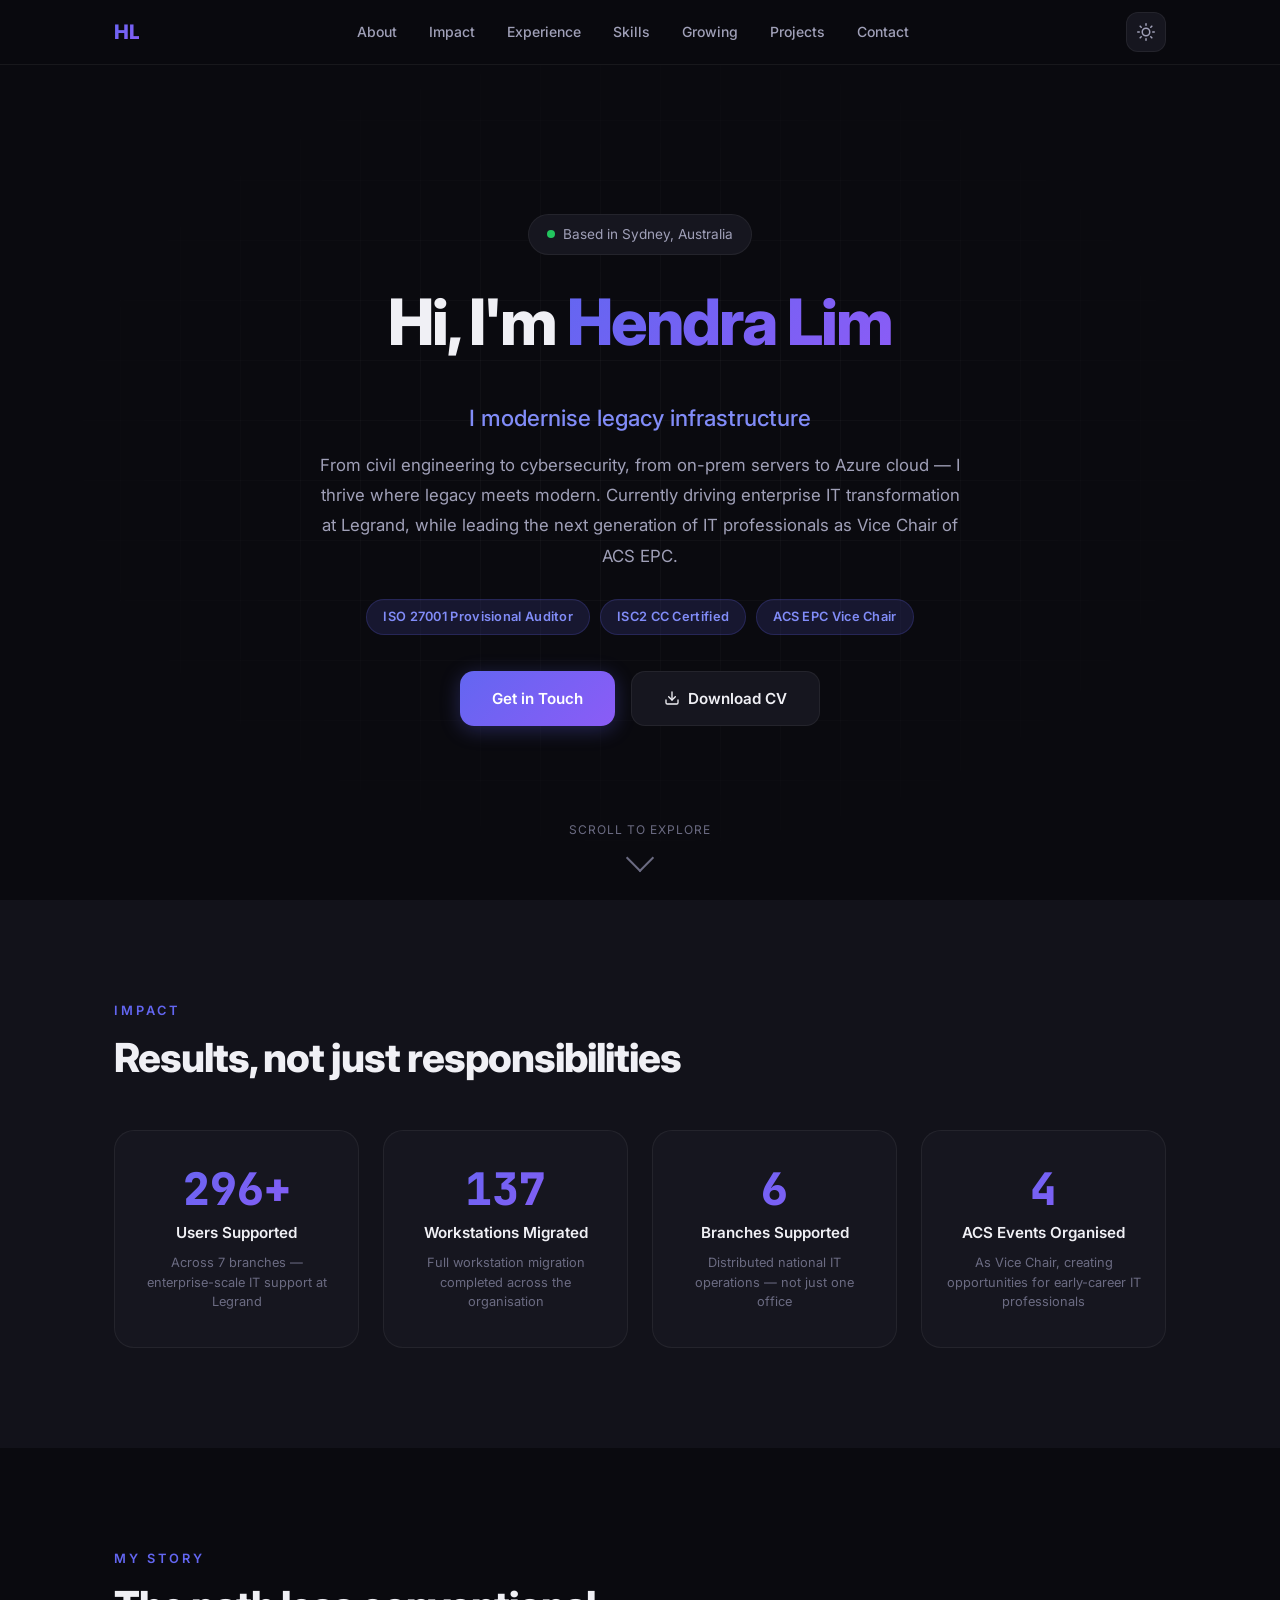
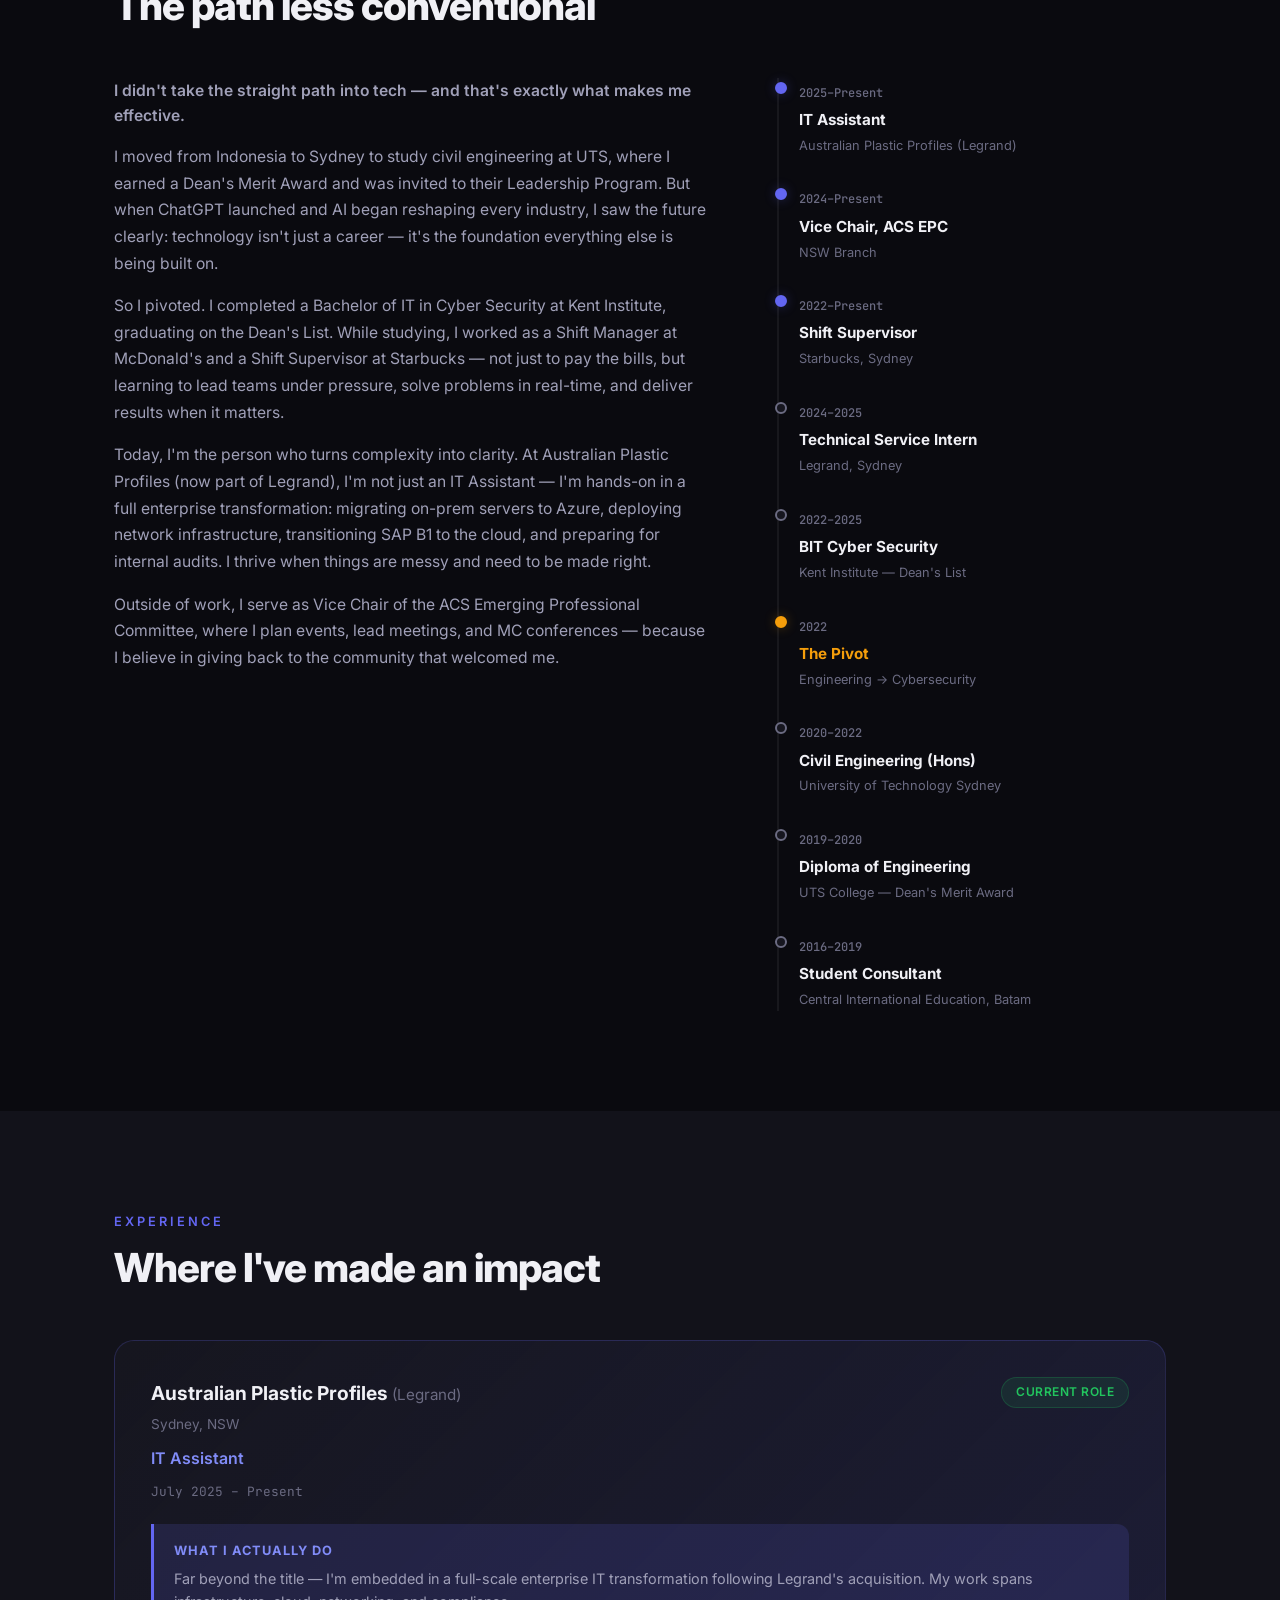
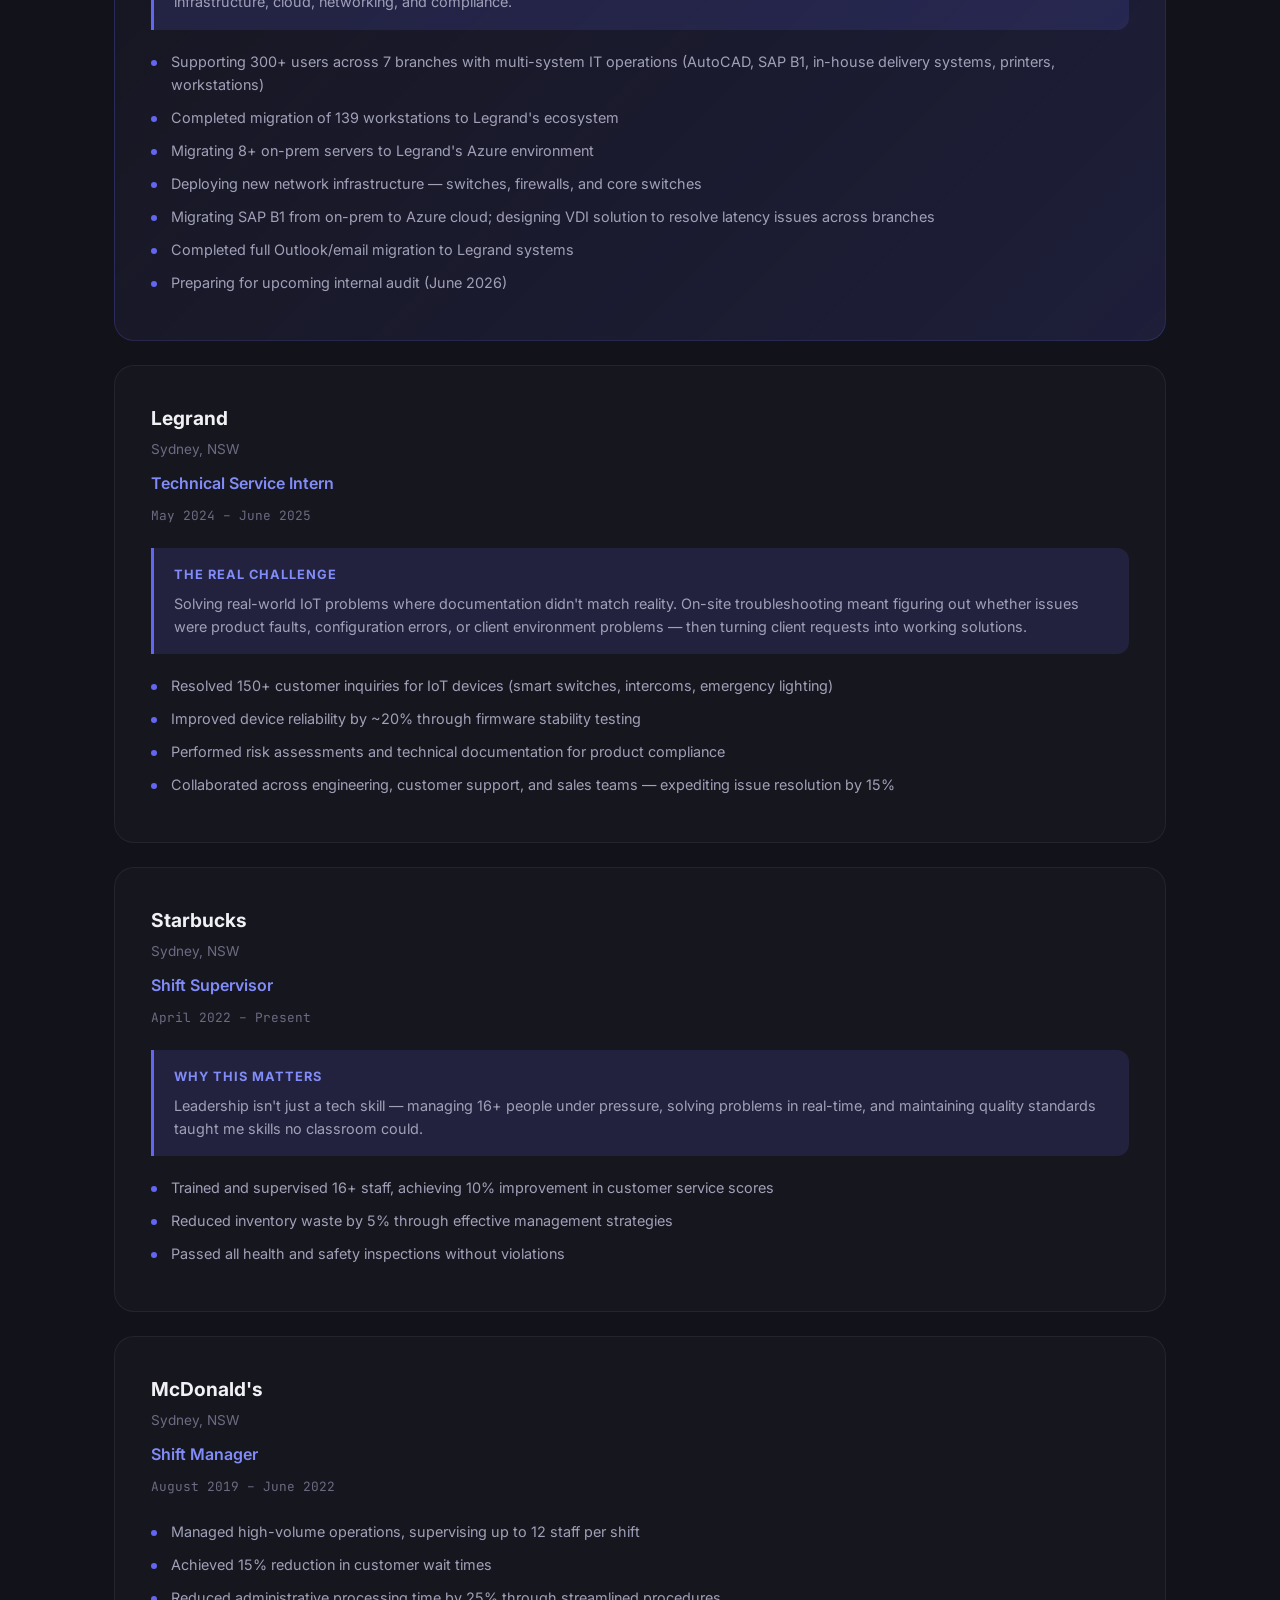
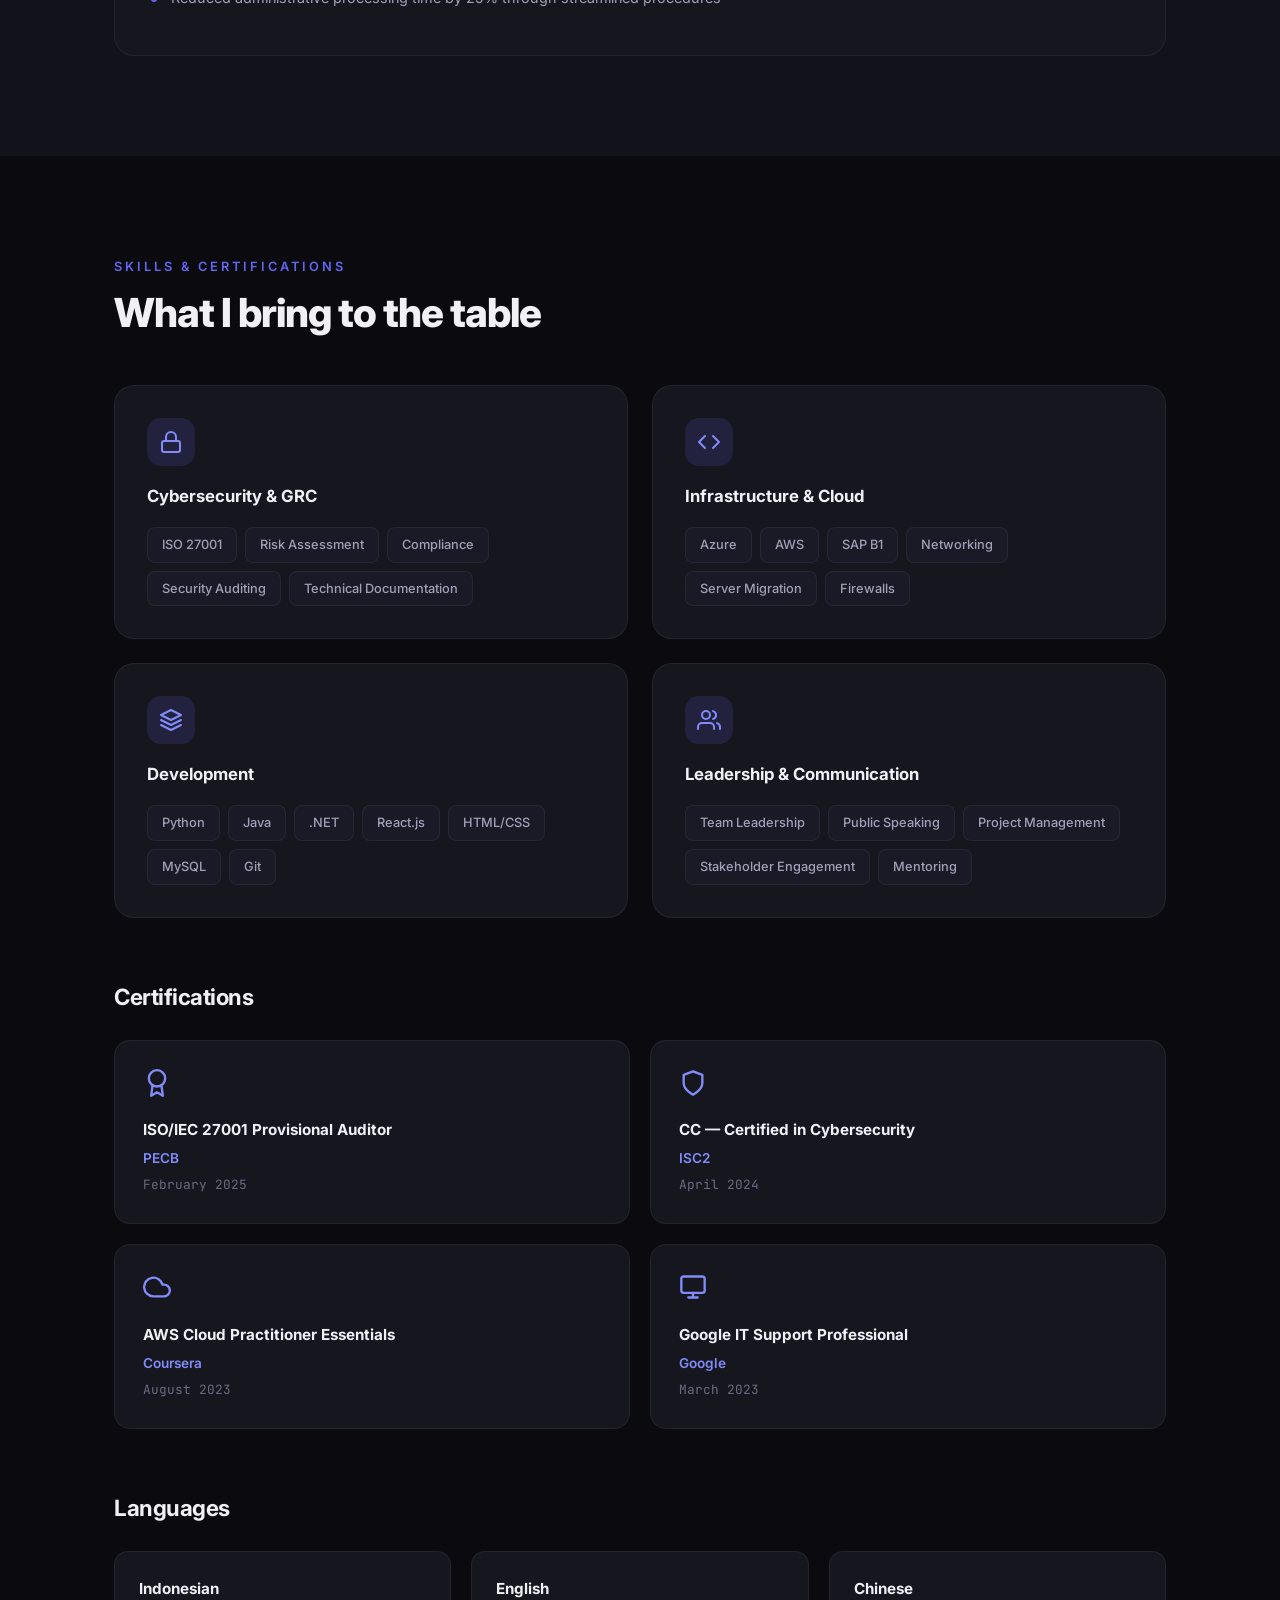
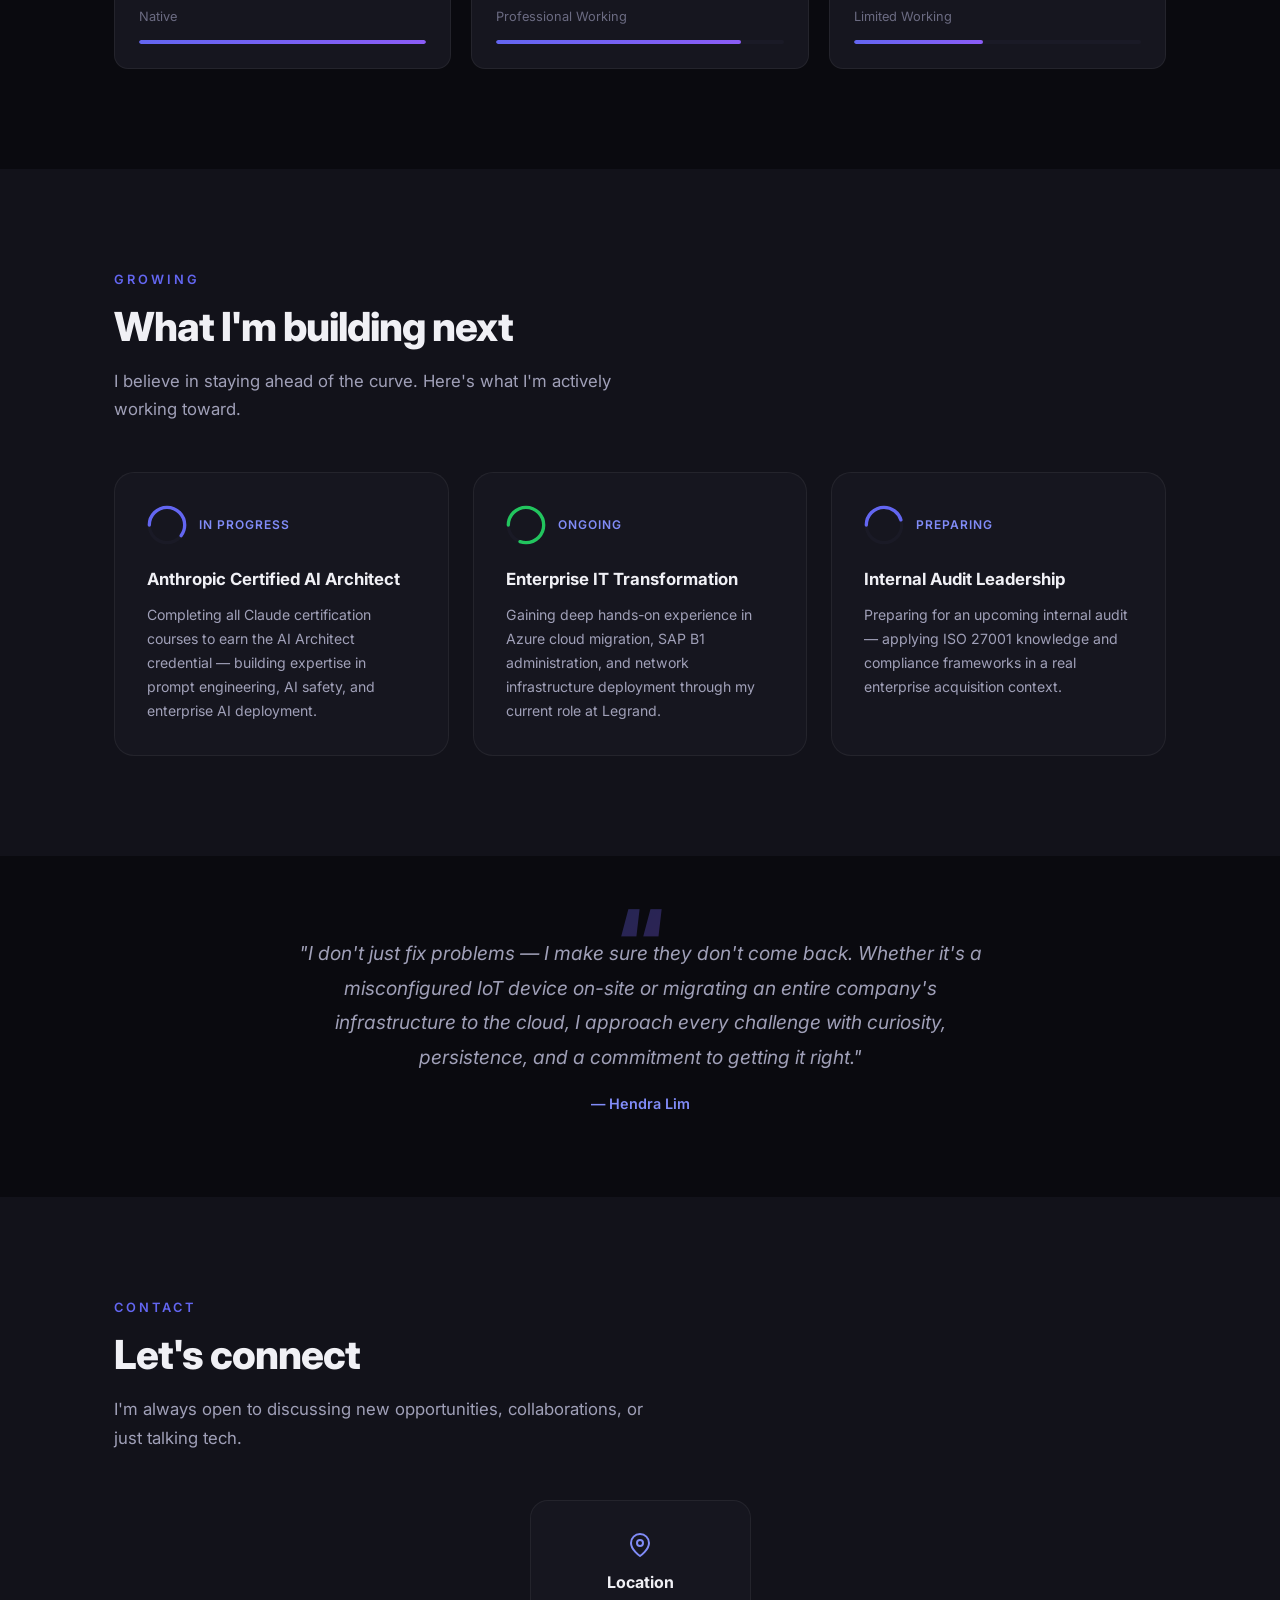
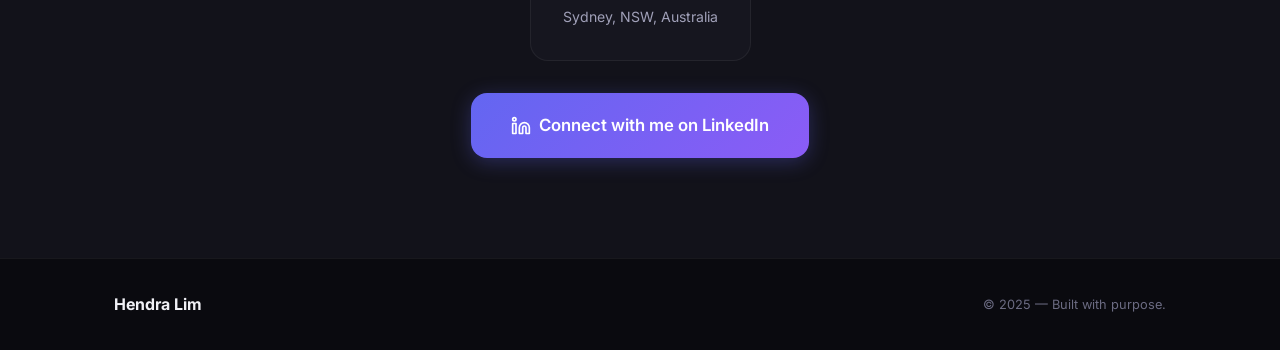
==== commit 485a7e7f: "Update portfolio: revise impact stats, fix hero alignment, simplify contact section - Impact section" ====
--- a/index.html
+++ b/index.html
@@ -61,12 +61,11 @@
                 Hi, I'm <span class="highlight">Hendra Lim</span>
             </h1>
             <div class="hero-roles">
-                <span class="role-prefix">I</span>
                 <span class="role-carousel" id="roleCarousel">
-                    <span class="role active">modernise legacy infrastructure</span>
-                    <span class="role">bridge cybersecurity & compliance</span>
-                    <span class="role">build with AI-driven thinking</span>
-                    <span class="role">lead & empower tech communities</span>
+                    <span class="role active">I modernise legacy infrastructure</span>
+                    <span class="role">I bridge cybersecurity & compliance</span>
+                    <span class="role">I build with AI-driven thinking</span>
+                    <span class="role">I lead & empower tech communities</span>
                 </span>
             </div>
             <p class="hero-description">
@@ -97,25 +96,25 @@
             <h2 class="section-label">Impact</h2>
             <h3 class="section-title">Results, not just responsibilities</h3>
             <div class="stats-grid">
-                <div class="stat-card" data-count="150" data-suffix="+">
+                <div class="stat-card" data-count="300" data-suffix="+">
                     <span class="stat-number">0</span>
-                    <span class="stat-label">IoT Issues Resolved</span>
-                    <span class="stat-context">Smart switches, intercoms & emergency lighting at Legrand</span>
-                </div>
-                <div class="stat-card" data-count="20" data-suffix="%">
+                    <span class="stat-label">Users Supported</span>
+                    <span class="stat-context">Across 7 branches — enterprise-scale IT support at Legrand</span>
+                </div>
+                <div class="stat-card" data-count="139" data-suffix="">
                     <span class="stat-number">0</span>
-                    <span class="stat-label">Device Reliability Improved</span>
-                    <span class="stat-context">Through firmware testing & stability fixes</span>
-                </div>
-                <div class="stat-card" data-count="16" data-suffix="+">
+                    <span class="stat-label">Workstations Migrated</span>
+                    <span class="stat-context">Full workstation migration completed across the organisation</span>
+                </div>
+                <div class="stat-card" data-count="7" data-suffix="">
                     <span class="stat-number">0</span>
-                    <span class="stat-label">Team Members Trained</span>
-                    <span class="stat-context">Coaching staff to a 10% customer service improvement</span>
-                </div>
-                <div class="stat-card" data-count="200" data-suffix="+">
+                    <span class="stat-label">Branches Supported</span>
+                    <span class="stat-context">Distributed national IT operations — not just one office</span>
+                </div>
+                <div class="stat-card" data-count="5" data-suffix="">
                     <span class="stat-number">0</span>
-                    <span class="stat-label">Students Consulted</span>
-                    <span class="stat-context">Contributing to 30% enrolment increase</span>
+                    <span class="stat-label">ACS Events Organised</span>
+                    <span class="stat-context">As Vice Chair, creating opportunities for early-career IT professionals</span>
                 </div>
             </div>
         </div>
@@ -146,68 +145,76 @@
                 </div>
                 <div class="about-timeline">
                     <div class="timeline">
+                        <div class="timeline-item active">
+                            <div class="timeline-marker"></div>
+                            <div class="timeline-content">
+                                <span class="timeline-year">2025–Present</span>
+                                <h4>IT Assistant</h4>
+                                <p>Australian Plastic Profiles (Legrand)</p>
+                            </div>
+                        </div>
+                        <div class="timeline-item active">
+                            <div class="timeline-marker"></div>
+                            <div class="timeline-content">
+                                <span class="timeline-year">2024–Present</span>
+                                <h4>Vice Chair, ACS EPC</h4>
+                                <p>NSW Branch</p>
+                            </div>
+                        </div>
+                        <div class="timeline-item active">
+                            <div class="timeline-marker"></div>
+                            <div class="timeline-content">
+                                <span class="timeline-year">2022–Present</span>
+                                <h4>Shift Supervisor</h4>
+                                <p>Starbucks, Sydney</p>
+                            </div>
+                        </div>
+                        <div class="timeline-item">
+                            <div class="timeline-marker"></div>
+                            <div class="timeline-content">
+                                <span class="timeline-year">2024–2025</span>
+                                <h4>Technical Service Intern</h4>
+                                <p>Legrand, Sydney</p>
+                            </div>
+                        </div>
+                        <div class="timeline-item">
+                            <div class="timeline-marker"></div>
+                            <div class="timeline-content">
+                                <span class="timeline-year">2022–2025</span>
+                                <h4>BIT Cyber Security</h4>
+                                <p>Kent Institute — Dean's List</p>
+                            </div>
+                        </div>
+                        <div class="timeline-item pivot">
+                            <div class="timeline-marker"></div>
+                            <div class="timeline-content">
+                                <span class="timeline-year">2022</span>
+                                <h4>The Pivot</h4>
+                                <p>Engineering → Cybersecurity</p>
+                            </div>
+                        </div>
+                        <div class="timeline-item">
+                            <div class="timeline-marker"></div>
+                            <div class="timeline-content">
+                                <span class="timeline-year">2020–2022</span>
+                                <h4>Civil Engineering (Hons)</h4>
+                                <p>University of Technology Sydney</p>
+                            </div>
+                        </div>
+                        <div class="timeline-item">
+                            <div class="timeline-marker"></div>
+                            <div class="timeline-content">
+                                <span class="timeline-year">2019–2020</span>
+                                <h4>Diploma of Engineering</h4>
+                                <p>UTS College — Dean's Merit Award</p>
+                            </div>
+                        </div>
                         <div class="timeline-item">
                             <div class="timeline-marker"></div>
                             <div class="timeline-content">
                                 <span class="timeline-year">2016–2019</span>
                                 <h4>Student Consultant</h4>
                                 <p>Central International Education, Batam</p>
-                            </div>
-                        </div>
-                        <div class="timeline-item">
-                            <div class="timeline-marker"></div>
-                            <div class="timeline-content">
-                                <span class="timeline-year">2019–2020</span>
-                                <h4>Diploma of Engineering</h4>
-                                <p>UTS College — Dean's Merit Award</p>
-                            </div>
-                        </div>
-                        <div class="timeline-item">
-                            <div class="timeline-marker"></div>
-                            <div class="timeline-content">
-                                <span class="timeline-year">2020–2022</span>
-                                <h4>Civil Engineering (Hons)</h4>
-                                <p>University of Technology Sydney</p>
-                            </div>
-                        </div>
-                        <div class="timeline-item pivot">
-                            <div class="timeline-marker"></div>
-                            <div class="timeline-content">
-                                <span class="timeline-year">2022</span>
-                                <h4>The Pivot</h4>
-                                <p>Engineering → Cybersecurity</p>
-                            </div>
-                        </div>
-                        <div class="timeline-item">
-                            <div class="timeline-marker"></div>
-                            <div class="timeline-content">
-                                <span class="timeline-year">2022–2025</span>
-                                <h4>BIT Cyber Security</h4>
-                                <p>Kent Institute — Dean's List</p>
-                            </div>
-                        </div>
-                        <div class="timeline-item">
-                            <div class="timeline-marker"></div>
-                            <div class="timeline-content">
-                                <span class="timeline-year">2024–2025</span>
-                                <h4>Technical Service Intern</h4>
-                                <p>Legrand, Sydney</p>
-                            </div>
-                        </div>
-                        <div class="timeline-item active">
-                            <div class="timeline-marker"></div>
-                            <div class="timeline-content">
-                                <span class="timeline-year">2025–Present</span>
-                                <h4>IT Assistant</h4>
-                                <p>Australian Plastic Profiles (Legrand)</p>
-                            </div>
-                        </div>
-                        <div class="timeline-item active">
-                            <div class="timeline-marker"></div>
-                            <div class="timeline-content">
-                                <span class="timeline-year">2024–Present</span>
-                                <h4>Vice Chair, ACS EPC</h4>
-                                <p>NSW Branch</p>
                             </div>
                         </div>
                     </div>
@@ -239,13 +246,13 @@
                             <p>Far beyond the title — I'm embedded in a full-scale enterprise IT transformation following Legrand's acquisition. My work spans infrastructure, cloud, networking, and compliance.</p>
                         </div>
                         <ul class="exp-list">
-                            <li>Leading migration of on-premises servers to Legrand's Azure environment</li>
-                            <li>Deploying new network infrastructure — switches, firewalls, and core switches aligned to Legrand's ecosystem</li>
-                            <li>Migrating SAP B1 from on-prem to Azure cloud</li>
+                            <li>Supporting 300+ users across 7 branches with multi-system IT operations (AutoCAD, SAP B1, in-house delivery systems, printers, workstations)</li>
+                            <li>Completed migration of 139 workstations to Legrand's ecosystem</li>
+                            <li>Migrating 8+ on-prem servers to Legrand's Azure environment</li>
+                            <li>Deploying new network infrastructure — switches, firewalls, and core switches</li>
+                            <li>Migrating SAP B1 from on-prem to Azure cloud; designing VDI solution to resolve latency issues across branches</li>
                             <li>Completed full Outlook/email migration to Legrand systems</li>
-                            <li>Day-to-day IT support across the factory floor</li>
                             <li>Preparing for upcoming internal audit (June 2026)</li>
-                            <li>Hands-on with system configuration, SAP B1 administration, and Azure management</li>
                         </ul>
                     </div>
                 </div>
@@ -500,27 +507,16 @@
             <h2 class="section-label">Contact</h2>
             <h3 class="section-title">Let's connect</h3>
             <p class="section-description">I'm always open to discussing new opportunities, collaborations, or just talking tech.</p>
-            <div class="contact-grid">
-                <a href="mailto:lim_hendra825@yahoo.co.id" class="contact-card">
-                    <svg xmlns="http://www.w3.org/2000/svg" width="24" height="24" viewBox="0 0 24 24" fill="none" stroke="currentColor" stroke-width="2" stroke-linecap="round" stroke-linejoin="round"><path d="M4 4h16c1.1 0 2 .9 2 2v12c0 1.1-.9 2-2 2H4c-1.1 0-2-.9-2-2V6c0-1.1.9-2 2-2z"></path><polyline points="22,6 12,13 2,6"></polyline></svg>
-                    <h4>Email</h4>
-                    <span>lim_hendra825@yahoo.co.id</span>
-                </a>
-                <a href="https://www.linkedin.com/in/limhendra/" target="_blank" rel="noopener noreferrer" class="contact-card">
-                    <svg xmlns="http://www.w3.org/2000/svg" width="24" height="24" viewBox="0 0 24 24" fill="none" stroke="currentColor" stroke-width="2" stroke-linecap="round" stroke-linejoin="round"><path d="M16 8a6 6 0 0 1 6 6v7h-4v-7a2 2 0 0 0-2-2 2 2 0 0 0-2 2v7h-4v-7a6 6 0 0 1 6-6z"></path><rect x="2" y="9" width="4" height="12"></rect><circle cx="4" cy="4" r="2"></circle></svg>
-                    <h4>LinkedIn</h4>
-                    <span>linkedin.com/in/limhendra</span>
-                </a>
-                <a href="tel:+61402755477" class="contact-card">
-                    <svg xmlns="http://www.w3.org/2000/svg" width="24" height="24" viewBox="0 0 24 24" fill="none" stroke="currentColor" stroke-width="2" stroke-linecap="round" stroke-linejoin="round"><path d="M22 16.92v3a2 2 0 0 1-2.18 2 19.79 19.79 0 0 1-8.63-3.07 19.5 19.5 0 0 1-6-6 19.79 19.79 0 0 1-3.07-8.67A2 2 0 0 1 4.11 2h3a2 2 0 0 1 2 1.72 12.84 12.84 0 0 0 .7 2.81 2 2 0 0 1-.45 2.11L8.09 9.91a16 16 0 0 0 6 6l1.27-1.27a2 2 0 0 1 2.11-.45 12.84 12.84 0 0 0 2.81.7A2 2 0 0 1 22 16.92z"></path></svg>
-                    <h4>Phone</h4>
-                    <span>+61 402 755 477</span>
-                </a>
+            <div class="contact-centered">
                 <div class="contact-card location">
                     <svg xmlns="http://www.w3.org/2000/svg" width="24" height="24" viewBox="0 0 24 24" fill="none" stroke="currentColor" stroke-width="2" stroke-linecap="round" stroke-linejoin="round"><path d="M21 10c0 7-9 13-9 13s-9-6-9-13a9 9 0 0 1 18 0z"></path><circle cx="12" cy="10" r="3"></circle></svg>
                     <h4>Location</h4>
                     <span>Sydney, NSW, Australia</span>
                 </div>
+                <a href="https://www.linkedin.com/in/limhendra/" target="_blank" rel="noopener noreferrer" class="btn btn-primary btn-linkedin">
+                    <svg xmlns="http://www.w3.org/2000/svg" width="20" height="20" viewBox="0 0 24 24" fill="none" stroke="currentColor" stroke-width="2" stroke-linecap="round" stroke-linejoin="round"><path d="M16 8a6 6 0 0 1 6 6v7h-4v-7a2 2 0 0 0-2-2 2 2 0 0 0-2 2v7h-4v-7a6 6 0 0 1 6-6z"></path><rect x="2" y="9" width="4" height="12"></rect><circle cx="4" cy="4" r="2"></circle></svg>
+                    Connect with me on LinkedIn
+                </a>
             </div>
         </div>
     </section>
--- a/styles.css
+++ b/styles.css
@@ -340,34 +340,33 @@
     display: flex;
     align-items: center;
     justify-content: center;
-    gap: 8px;
-}
-
-.role-prefix {
-    color: var(--text-muted);
 }
 
 .role-carousel {
     position: relative;
-    display: inline-block;
-    text-align: left;
+    display: block;
+    text-align: center;
+    width: 100%;
 }
 
 .role {
     position: absolute;
-    left: 0;
+    left: 50%;
     top: 0;
+    transform: translateX(-50%) translateY(10px);
     white-space: nowrap;
     opacity: 0;
-    transform: translateY(10px);
-    transition: all 0.5s ease;
+    visibility: hidden;
+    transition: opacity 0.5s ease, transform 0.5s ease, visibility 0s 0.5s;
     color: var(--accent-light);
     font-weight: 500;
 }
 
 .role.active {
     opacity: 1;
-    transform: translateY(0);
+    visibility: visible;
+    transform: translateX(-50%) translateY(0);
+    transition: opacity 0.5s ease, transform 0.5s ease, visibility 0s 0s;
 }
 
 .hero-description {
@@ -1067,10 +1066,17 @@
     background: var(--bg-secondary);
 }
 
-.contact-grid {
-    display: grid;
-    grid-template-columns: repeat(2, 1fr);
-    gap: 20px;
+.contact-centered {
+    display: flex;
+    flex-direction: column;
+    align-items: center;
+    gap: 32px;
+}
+
+.btn-linkedin {
+    padding: 18px 40px;
+    font-size: 1.05rem;
+    border-radius: 16px;
 }
 
 .contact-card {
@@ -1200,8 +1206,7 @@
     }
 
     .skills-grid,
-    .cert-grid,
-    .contact-grid {
+    .cert-grid {
         grid-template-columns: 1fr;
     }
 
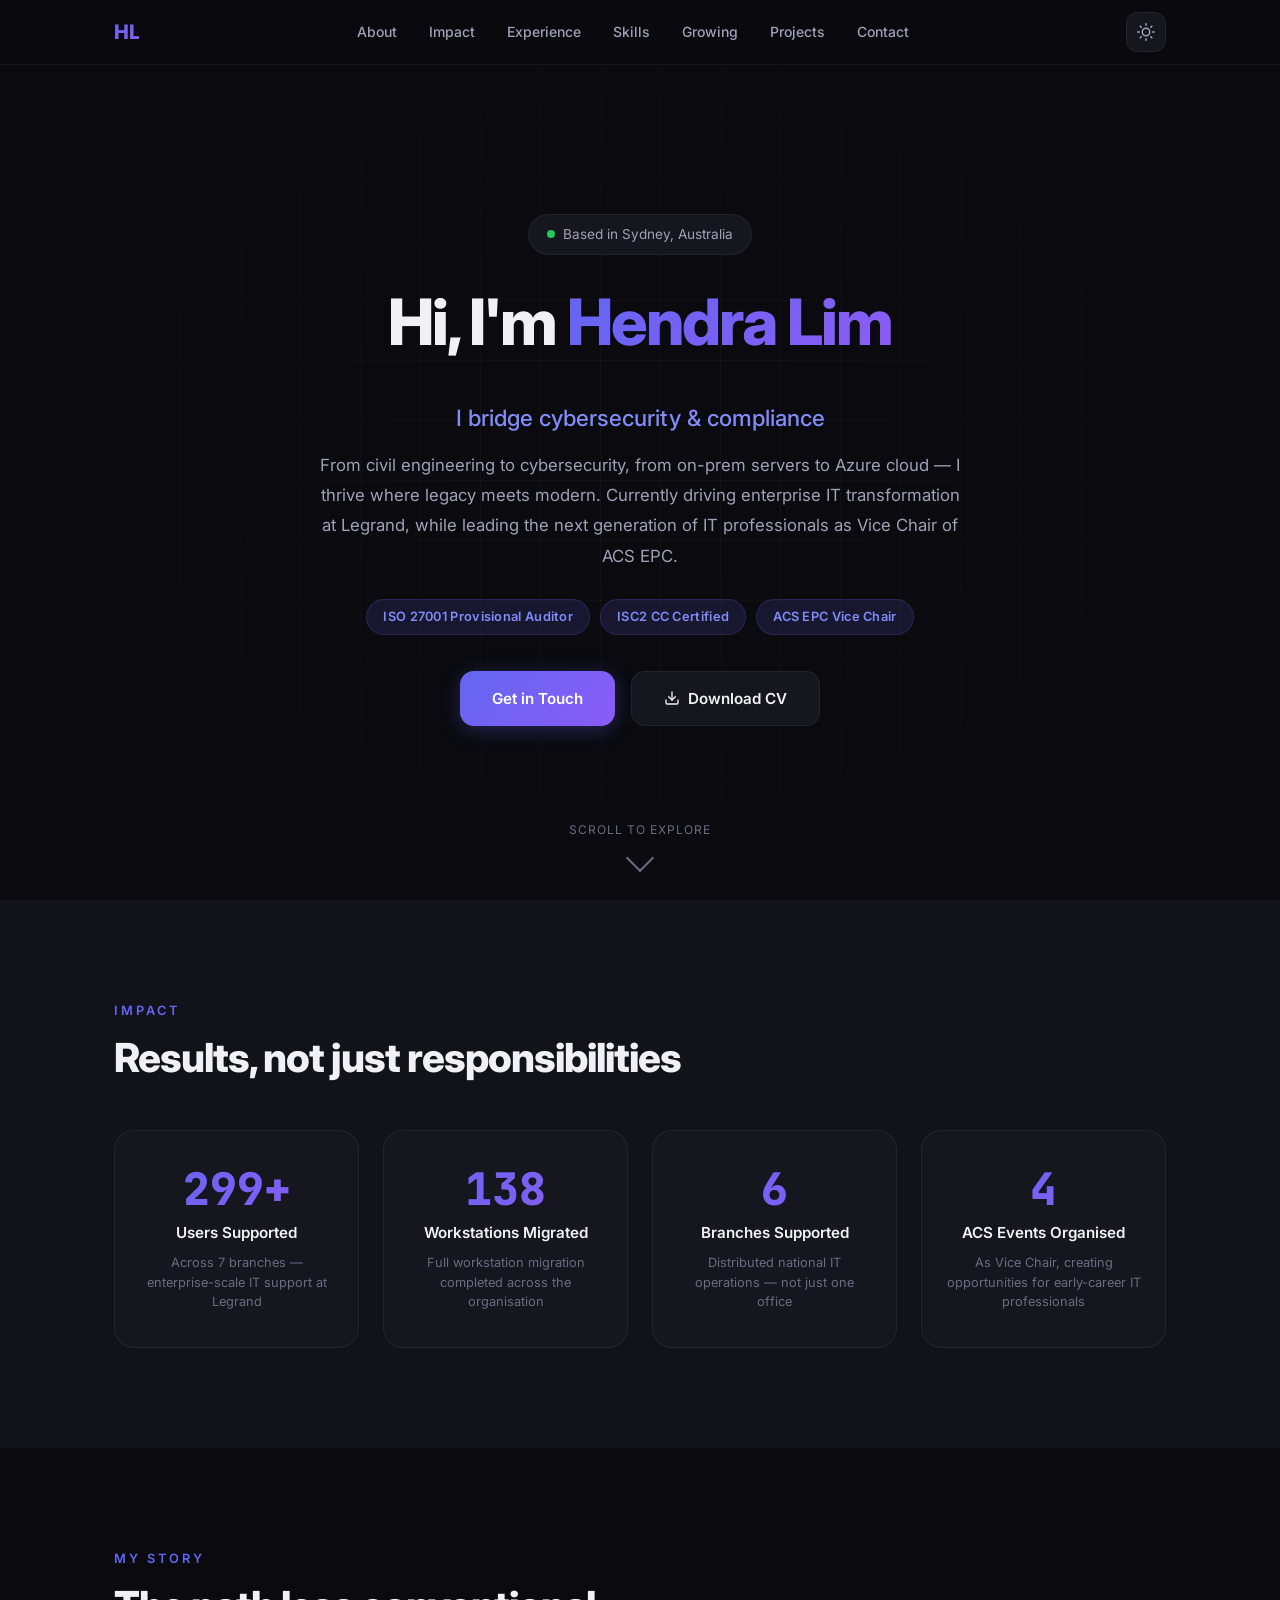
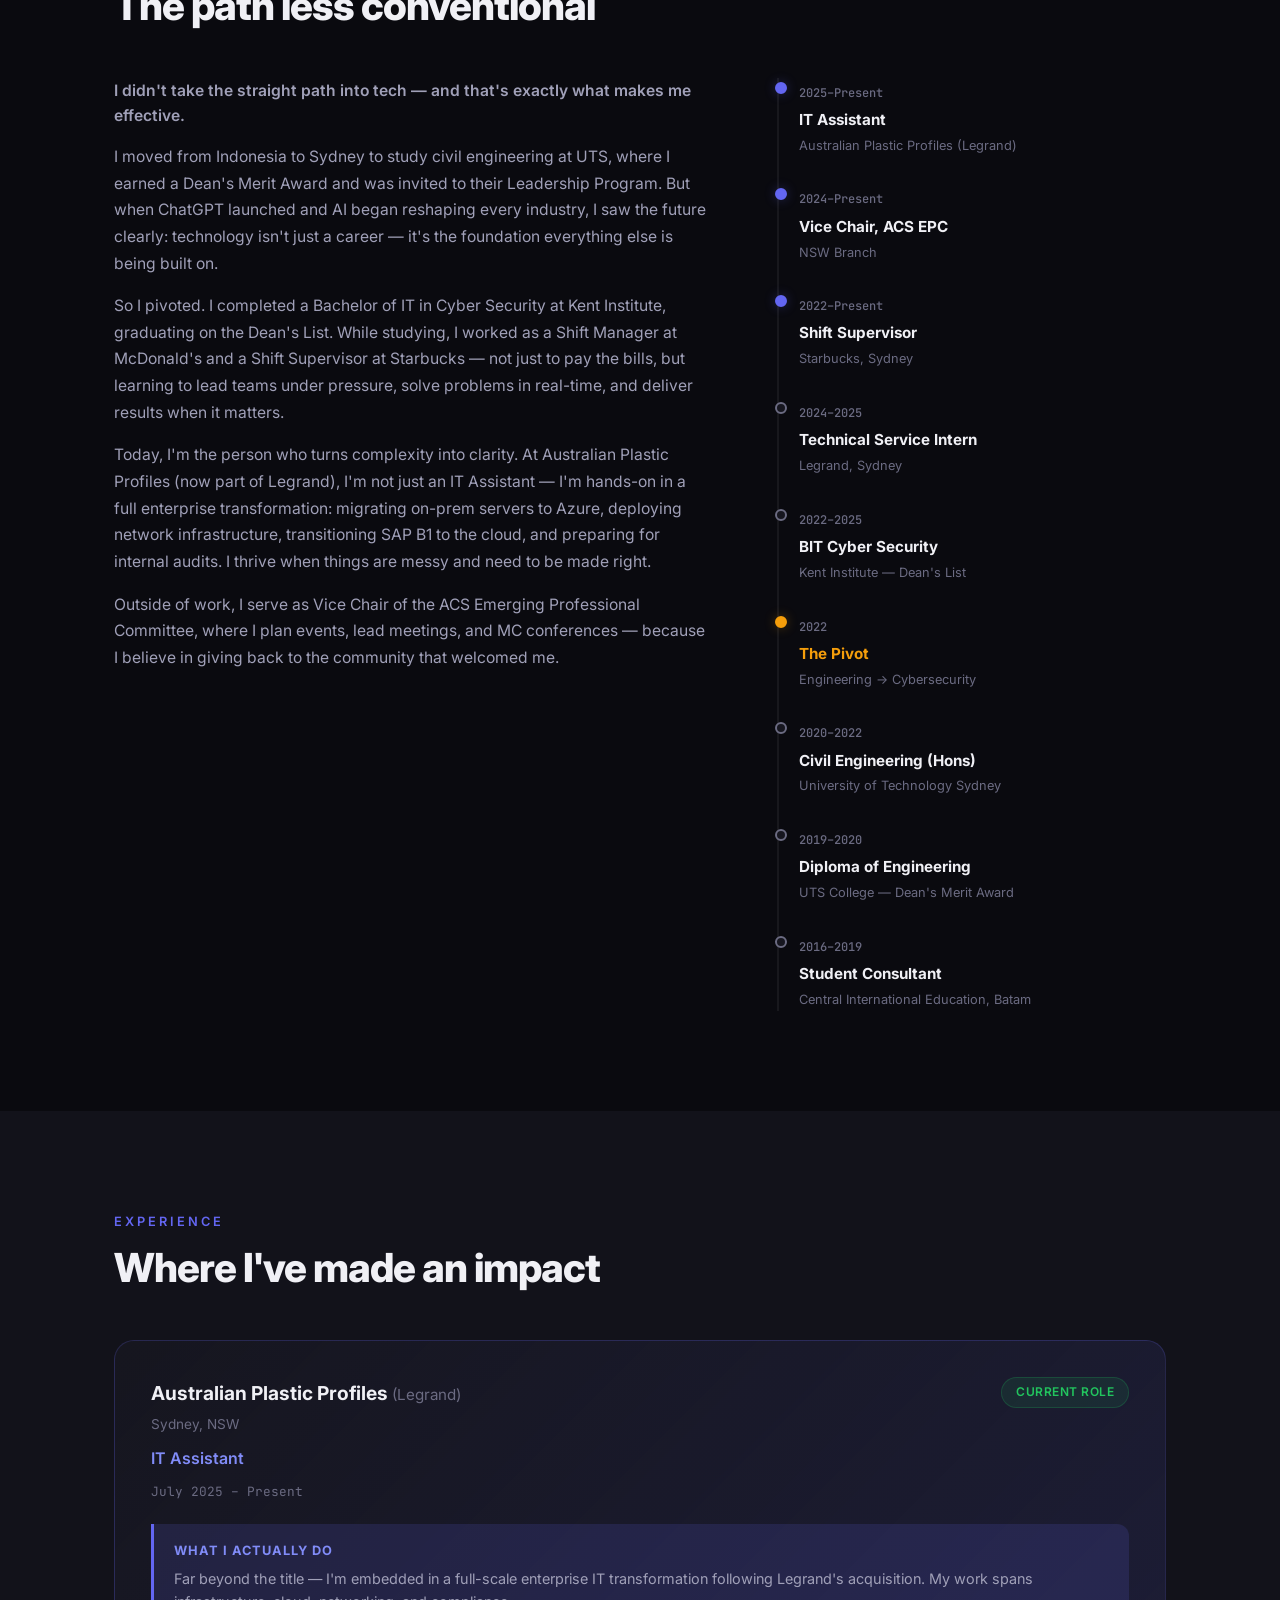
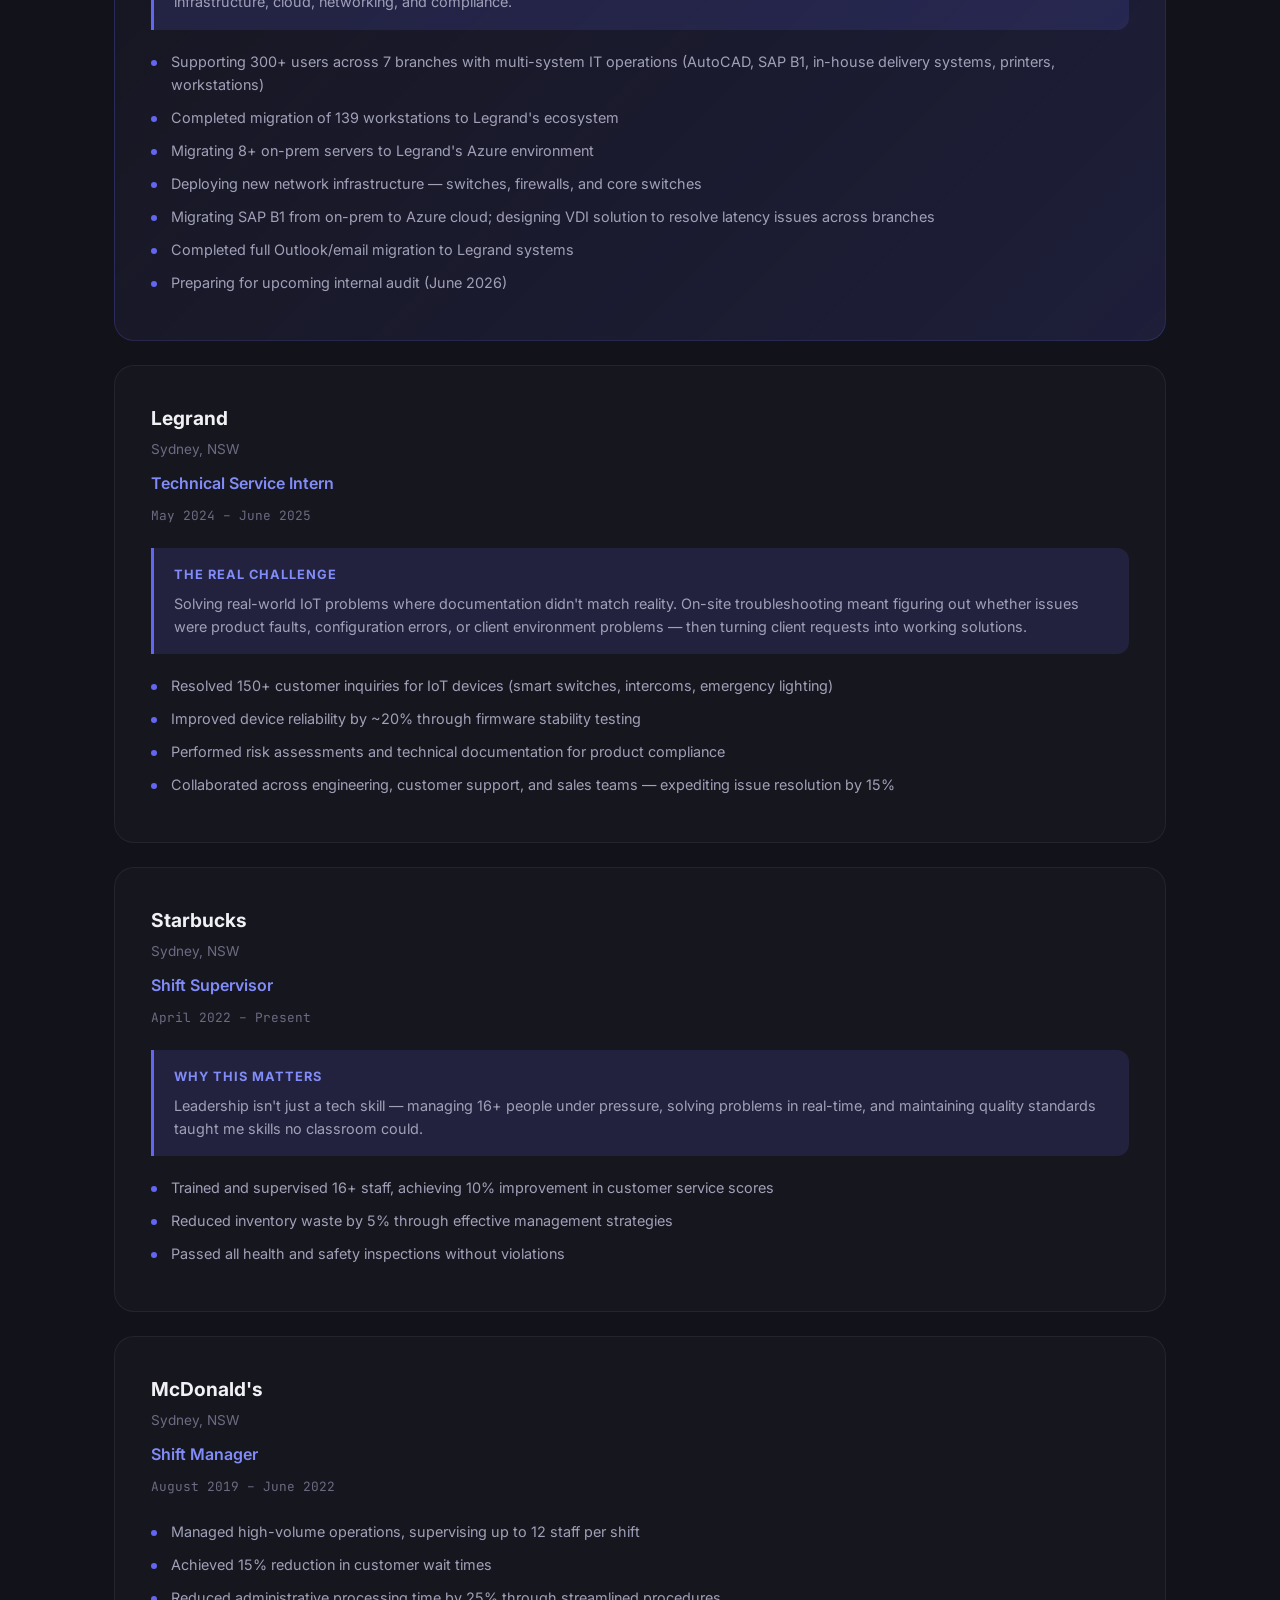
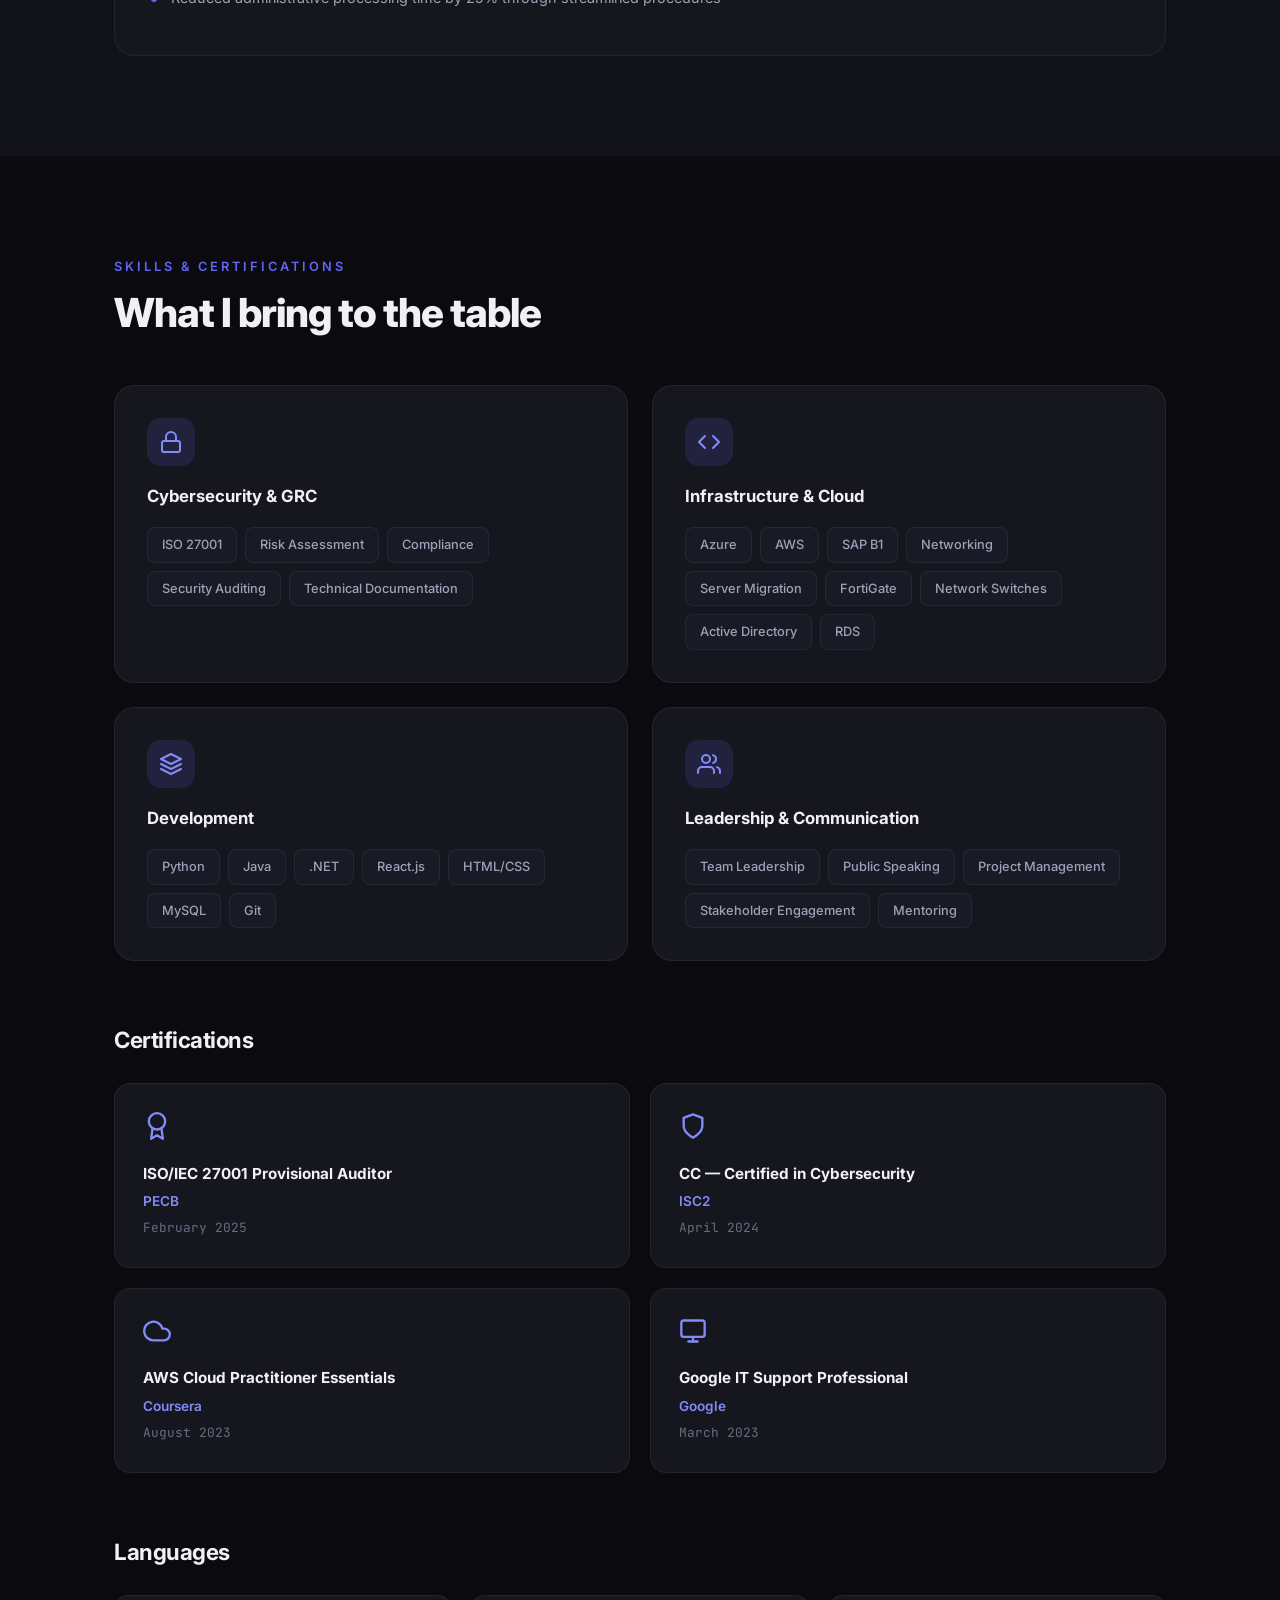
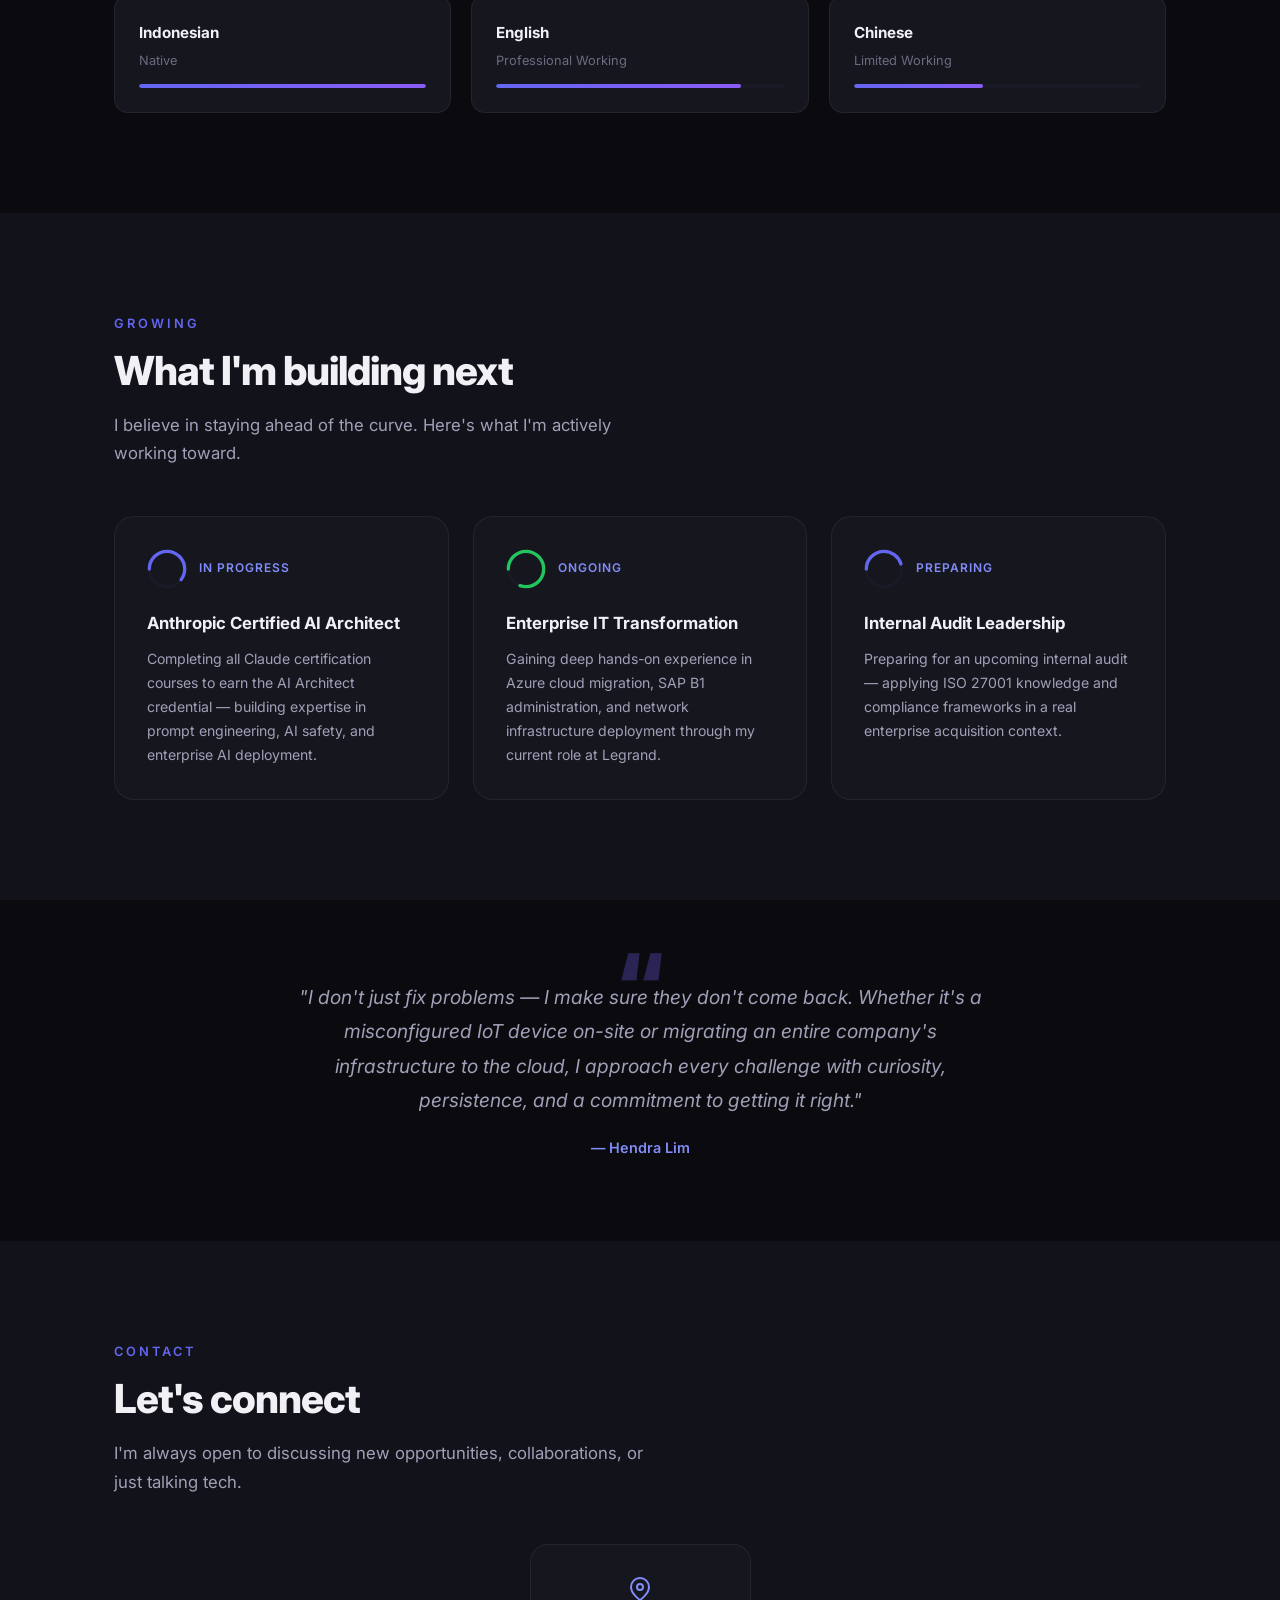
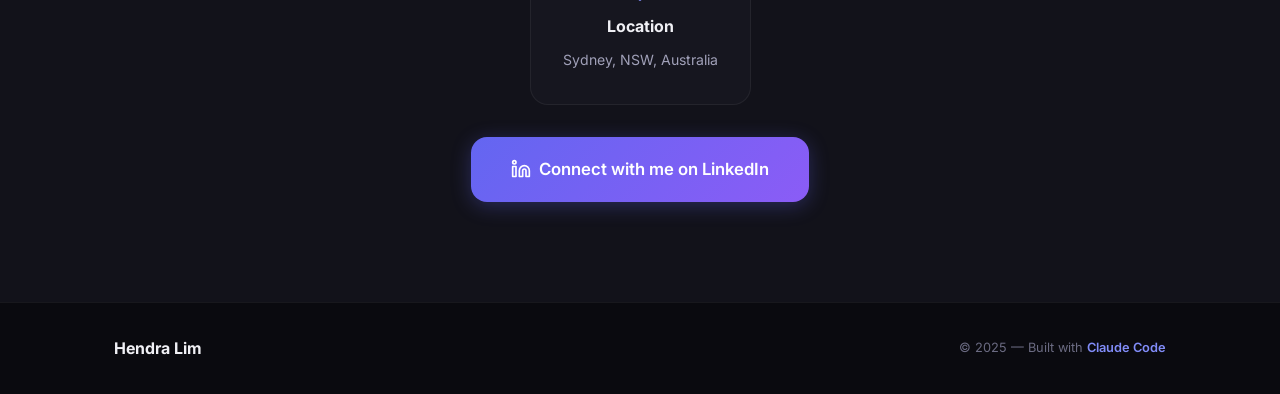
==== commit 8d576174: "Update footer to credit Claude Code, expand infrastructure skills - Footer now reads "Built with Cla" ====
--- a/index.html
+++ b/index.html
@@ -357,7 +357,10 @@
                         <span>SAP B1</span>
                         <span>Networking</span>
                         <span>Server Migration</span>
-                        <span>Firewalls</span>
+                        <span>FortiGate</span>
+                        <span>Network Switches</span>
+                        <span>Active Directory</span>
+                        <span>RDS</span>
                     </div>
                 </div>
                 <div class="skill-category">
@@ -526,7 +529,7 @@
         <div class="container">
             <div class="footer-content">
                 <span class="footer-logo">Hendra Lim</span>
-                <span class="footer-copy">&copy; 2025 — Built with purpose.</span>
+                <span class="footer-copy">&copy; 2025 — Built with <a href="https://claude.ai/code" target="_blank" rel="noopener noreferrer" class="footer-claude-link">Claude Code</a></span>
             </div>
         </div>
     </footer>
--- a/styles.css
+++ b/styles.css
@@ -1136,6 +1136,17 @@
     color: var(--text-muted);
 }
 
+.footer-claude-link {
+    color: var(--accent-light);
+    font-weight: 600;
+    transition: color 0.2s ease;
+}
+
+.footer-claude-link:hover {
+    color: var(--accent);
+    text-decoration: underline;
+}
+
 /* ---------- Scroll Animations ---------- */
 .fade-in {
     opacity: 0;
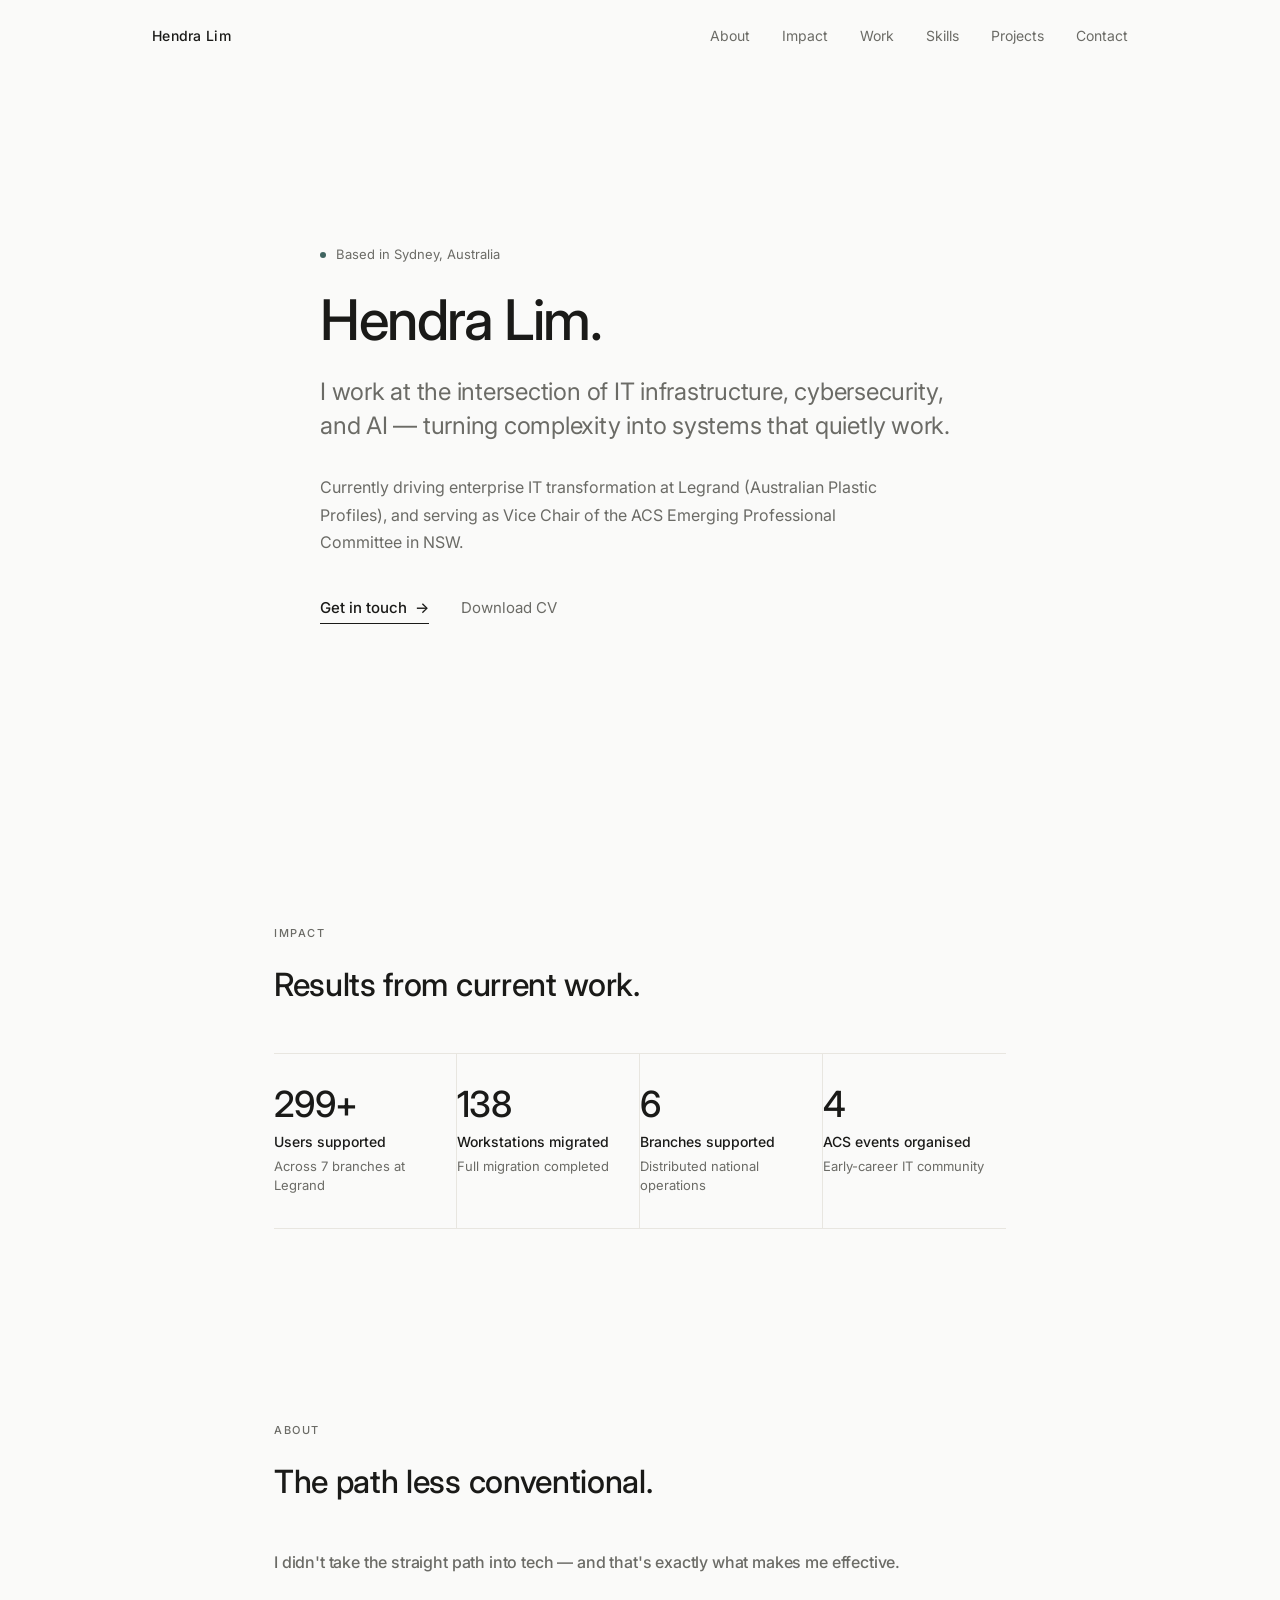
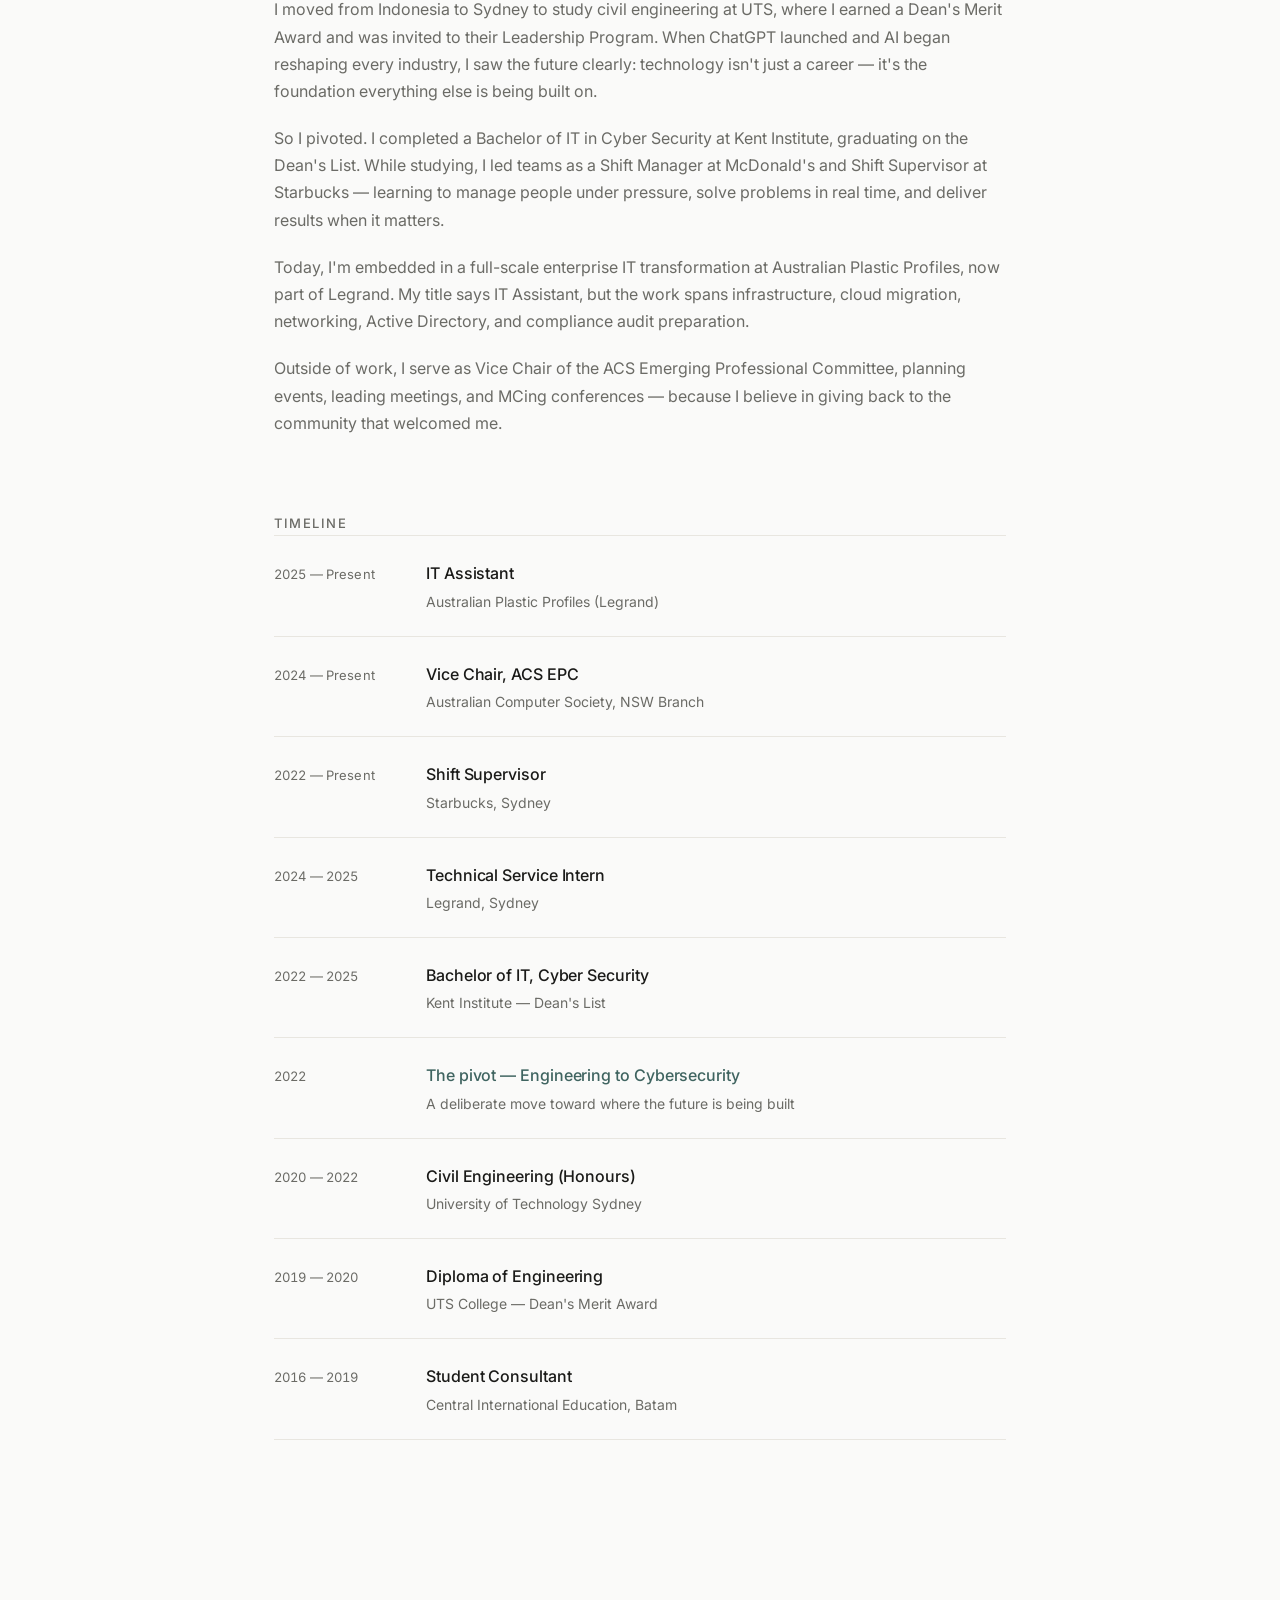
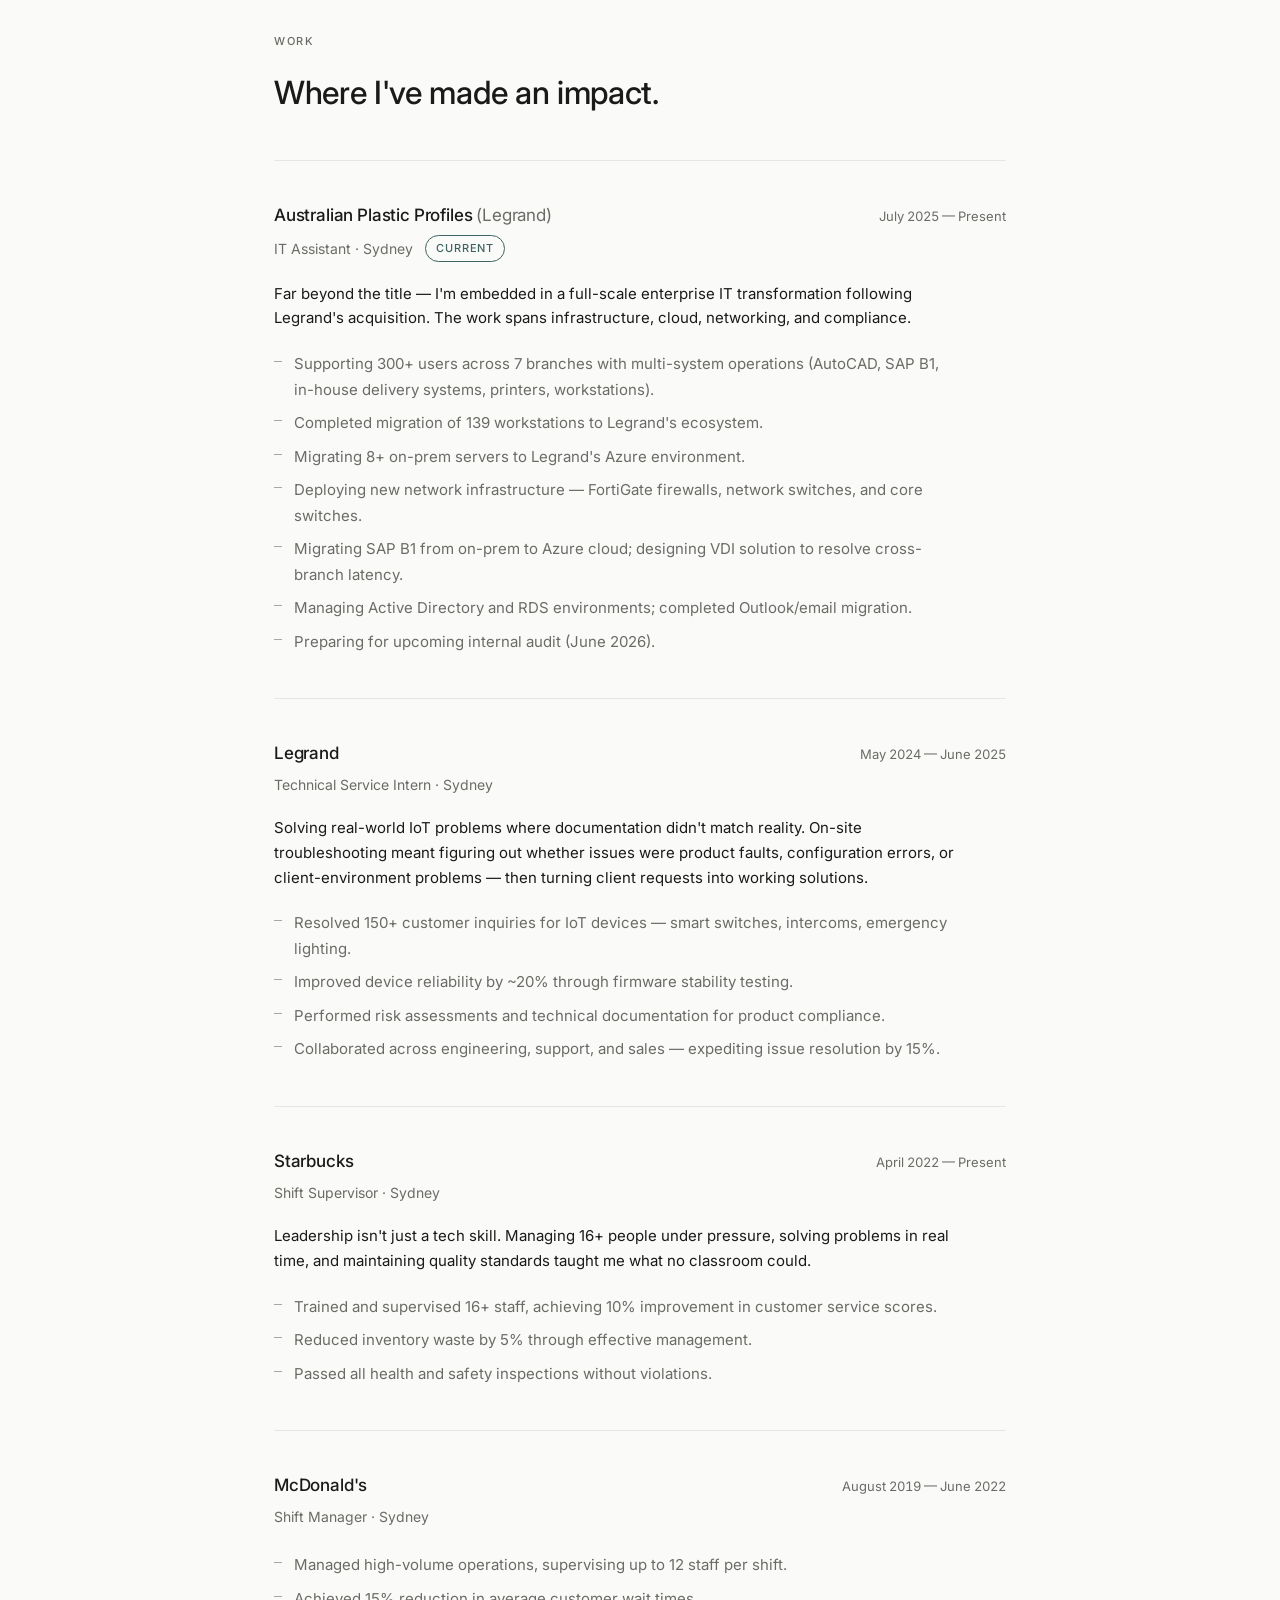
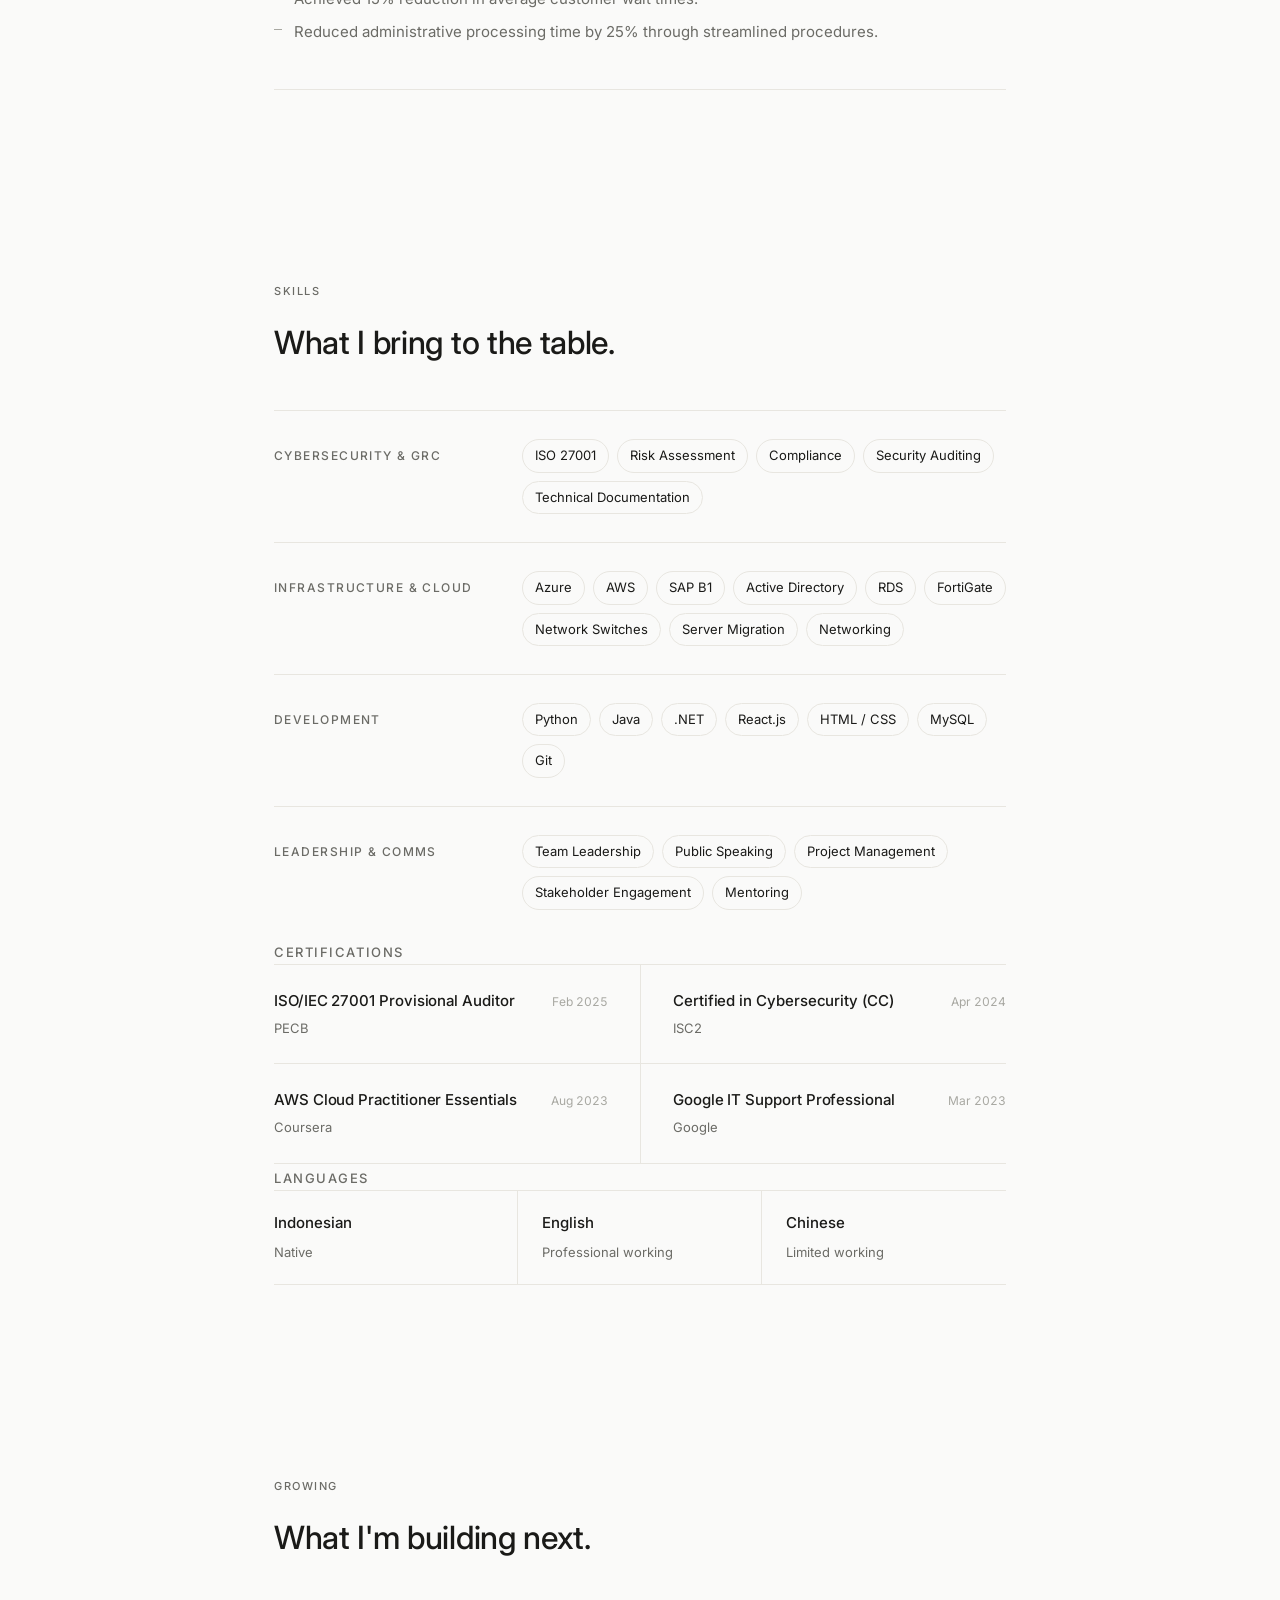
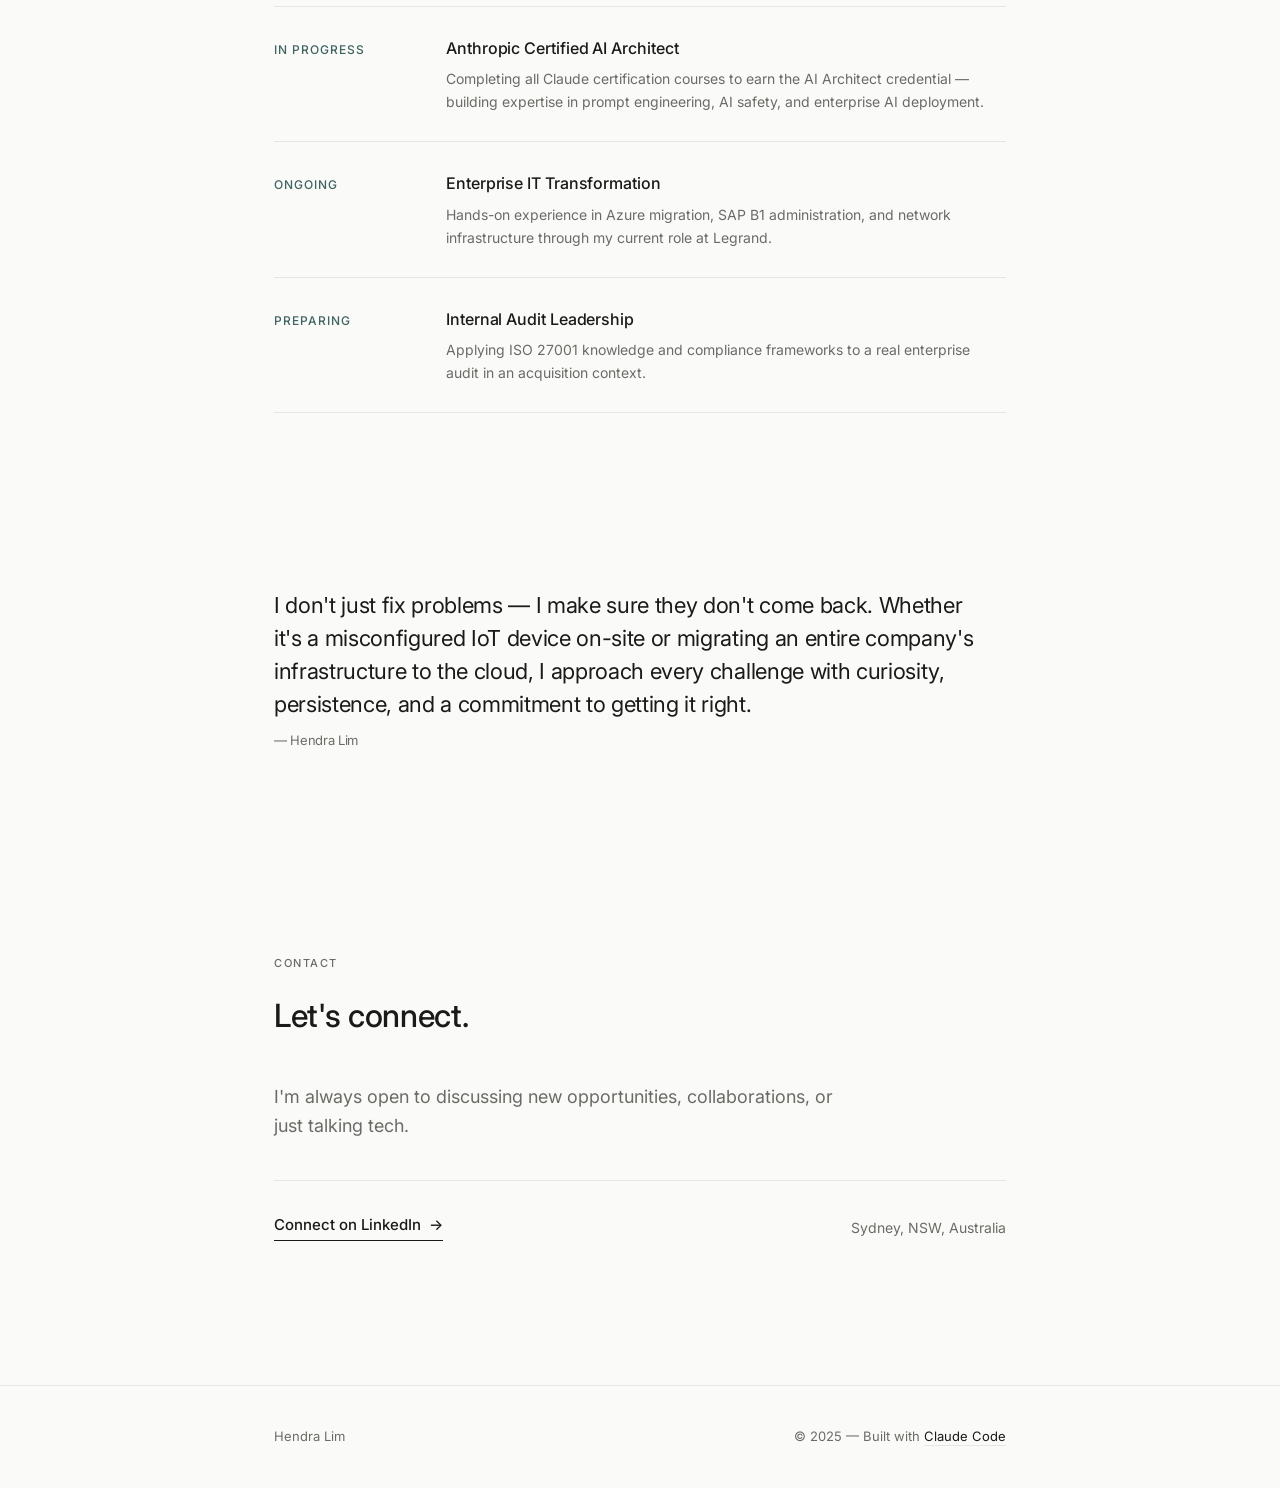
==== commit 39d0be29: "Complete editorial redesign — Anthropic-inspired minimalism - Replaced gradient/dark design with nea" ====
--- a/index.html
+++ b/index.html
@@ -1,525 +1,414 @@
 <!DOCTYPE html>
-<html lang="en" data-theme="dark">
+<html lang="en">
 <head>
     <meta charset="UTF-8">
     <meta name="viewport" content="width=device-width, initial-scale=1.0">
-    <title>Hendra Lim | IT Professional & Cybersecurity Specialist</title>
-    <meta name="description" content="Hendra Lim — IT Professional specializing in infrastructure modernization, cybersecurity, and AI. Based in Sydney, Australia.">
-    <link rel="stylesheet" href="styles.css">
+    <title>Hendra Lim</title>
+    <meta name="description" content="Hendra Lim — IT professional working at the intersection of infrastructure, cybersecurity, and AI. Based in Sydney, Australia.">
     <link rel="preconnect" href="https://fonts.googleapis.com">
     <link rel="preconnect" href="https://fonts.gstatic.com" crossorigin>
-    <link href="https://fonts.googleapis.com/css2?family=Inter:wght@300;400;500;600;700;800&family=JetBrains+Mono:wght@400;500&display=swap" rel="stylesheet">
+    <link href="https://fonts.googleapis.com/css2?family=Inter:wght@400;500&display=swap" rel="stylesheet">
+    <link rel="stylesheet" href="styles.css">
 </head>
 <body>
-    <!-- Navigation -->
     <nav class="nav" id="nav">
         <div class="nav-container">
-            <a href="#" class="nav-logo">HL</a>
+            <a href="#" class="nav-logo">Hendra Lim</a>
             <div class="nav-links">
                 <a href="#about" class="nav-link">About</a>
                 <a href="#impact" class="nav-link">Impact</a>
-                <a href="#experience" class="nav-link">Experience</a>
+                <a href="#work" class="nav-link">Work</a>
                 <a href="#skills" class="nav-link">Skills</a>
-                <a href="#learning" class="nav-link">Growing</a>
                 <a href="projects.html" class="nav-link">Projects</a>
                 <a href="#contact" class="nav-link">Contact</a>
             </div>
-            <div class="nav-actions">
-                <button class="theme-toggle" id="themeToggle" aria-label="Toggle dark/light mode">
-                    <svg class="icon-sun" xmlns="http://www.w3.org/2000/svg" width="18" height="18" viewBox="0 0 24 24" fill="none" stroke="currentColor" stroke-width="2" stroke-linecap="round" stroke-linejoin="round"><circle cx="12" cy="12" r="5"></circle><line x1="12" y1="1" x2="12" y2="3"></line><line x1="12" y1="21" x2="12" y2="23"></line><line x1="4.22" y1="4.22" x2="5.64" y2="5.64"></line><line x1="18.36" y1="18.36" x2="19.78" y2="19.78"></line><line x1="1" y1="12" x2="3" y2="12"></line><line x1="21" y1="12" x2="23" y2="12"></line><line x1="4.22" y1="19.78" x2="5.64" y2="18.36"></line><line x1="18.36" y1="5.64" x2="19.78" y2="4.22"></line></svg>
-                    <svg class="icon-moon" xmlns="http://www.w3.org/2000/svg" width="18" height="18" viewBox="0 0 24 24" fill="none" stroke="currentColor" stroke-width="2" stroke-linecap="round" stroke-linejoin="round"><path d="M21 12.79A9 9 0 1 1 11.21 3 7 7 0 0 0 21 12.79z"></path></svg>
-                </button>
-                <button class="mobile-menu-btn" id="mobileMenuBtn" aria-label="Toggle menu">
-                    <span></span>
-                    <span></span>
-                    <span></span>
-                </button>
-            </div>
+            <button class="mobile-menu-btn" id="mobileMenuBtn" aria-label="Toggle menu">
+                <span></span>
+                <span></span>
+                <span></span>
+            </button>
         </div>
     </nav>
 
-    <!-- Mobile Menu -->
     <div class="mobile-menu" id="mobileMenu">
         <a href="#about" class="mobile-menu-link">About</a>
         <a href="#impact" class="mobile-menu-link">Impact</a>
-        <a href="#experience" class="mobile-menu-link">Experience</a>
+        <a href="#work" class="mobile-menu-link">Work</a>
         <a href="#skills" class="mobile-menu-link">Skills</a>
-        <a href="#learning" class="mobile-menu-link">Growing</a>
         <a href="projects.html" class="mobile-menu-link">Projects</a>
         <a href="#contact" class="mobile-menu-link">Contact</a>
     </div>
 
-    <!-- Hero Section -->
-    <section class="hero" id="hero">
-        <div class="hero-bg-grid"></div>
-        <div class="hero-content">
-            <div class="hero-badge">
-                <span class="badge-dot"></span>
-                Based in Sydney, Australia
-            </div>
-            <h1 class="hero-title">
-                Hi, I'm <span class="highlight">Hendra Lim</span>
-            </h1>
-            <div class="hero-roles">
-                <span class="role-carousel" id="roleCarousel">
-                    <span class="role active">I modernise legacy infrastructure</span>
-                    <span class="role">I bridge cybersecurity & compliance</span>
-                    <span class="role">I build with AI-driven thinking</span>
-                    <span class="role">I lead & empower tech communities</span>
-                </span>
-            </div>
-            <p class="hero-description">
-                From civil engineering to cybersecurity, from on-prem servers to Azure cloud — I thrive where legacy meets modern. Currently driving enterprise IT transformation at Legrand, while leading the next generation of IT professionals as Vice Chair of ACS EPC.
-            </p>
-            <div class="hero-creds">
-                <span class="cred-badge">ISO 27001 Provisional Auditor</span>
-                <span class="cred-badge">ISC2 CC Certified</span>
-                <span class="cred-badge">ACS EPC Vice Chair</span>
-            </div>
-            <div class="hero-cta">
-                <a href="#contact" class="btn btn-primary">Get in Touch</a>
-                <a href="Hendra_Lim_CV.pdf" class="btn btn-secondary" download>
-                    <svg xmlns="http://www.w3.org/2000/svg" width="16" height="16" viewBox="0 0 24 24" fill="none" stroke="currentColor" stroke-width="2" stroke-linecap="round" stroke-linejoin="round"><path d="M21 15v4a2 2 0 0 1-2 2H5a2 2 0 0 1-2-2v-4"></path><polyline points="7 10 12 15 17 10"></polyline><line x1="12" y1="15" x2="12" y2="3"></line></svg>
-                    Download CV
-                </a>
-            </div>
-        </div>
-        <div class="scroll-indicator">
-            <span>Scroll to explore</span>
-            <div class="scroll-arrow"></div>
-        </div>
-    </section>
-
-    <!-- Impact by Numbers -->
-    <section class="section impact" id="impact">
-        <div class="container">
-            <h2 class="section-label">Impact</h2>
-            <h3 class="section-title">Results, not just responsibilities</h3>
+    <!-- Hero -->
+    <section class="hero">
+        <div class="container">
+            <div class="hero-content">
+                <div class="hero-eyebrow">
+                    <span class="hero-dot"></span>
+                    Based in Sydney, Australia
+                </div>
+                <h1 class="hero-title">Hendra Lim.</h1>
+                <p class="hero-role">I work at the intersection of IT infrastructure, cybersecurity, and AI — turning complexity into systems that quietly work.</p>
+                <p class="hero-description">Currently driving enterprise IT transformation at Legrand (Australian Plastic Profiles), and serving as Vice Chair of the ACS Emerging Professional Committee in NSW.</p>
+                <div class="hero-cta">
+                    <a href="#contact" class="link-arrow">
+                        Get in touch
+                        <span class="arrow">→</span>
+                    </a>
+                    <a href="Hendra_Lim_CV.pdf" class="link-muted" download>Download CV</a>
+                </div>
+            </div>
+        </div>
+    </section>
+
+    <!-- Impact -->
+    <section class="section" id="impact">
+        <div class="container">
+            <span class="section-kicker">Impact</span>
+            <h2 class="section-title">Results from current work.</h2>
             <div class="stats-grid">
                 <div class="stat-card" data-count="300" data-suffix="+">
                     <span class="stat-number">0</span>
-                    <span class="stat-label">Users Supported</span>
-                    <span class="stat-context">Across 7 branches — enterprise-scale IT support at Legrand</span>
+                    <span class="stat-label">Users supported</span>
+                    <span class="stat-context">Across 7 branches at Legrand</span>
                 </div>
                 <div class="stat-card" data-count="139" data-suffix="">
                     <span class="stat-number">0</span>
-                    <span class="stat-label">Workstations Migrated</span>
-                    <span class="stat-context">Full workstation migration completed across the organisation</span>
+                    <span class="stat-label">Workstations migrated</span>
+                    <span class="stat-context">Full migration completed</span>
                 </div>
                 <div class="stat-card" data-count="7" data-suffix="">
                     <span class="stat-number">0</span>
-                    <span class="stat-label">Branches Supported</span>
-                    <span class="stat-context">Distributed national IT operations — not just one office</span>
+                    <span class="stat-label">Branches supported</span>
+                    <span class="stat-context">Distributed national operations</span>
                 </div>
                 <div class="stat-card" data-count="5" data-suffix="">
                     <span class="stat-number">0</span>
-                    <span class="stat-label">ACS Events Organised</span>
-                    <span class="stat-context">As Vice Chair, creating opportunities for early-career IT professionals</span>
-                </div>
-            </div>
-        </div>
-    </section>
-
-    <!-- About / My Story -->
-    <section class="section about" id="about">
-        <div class="container">
-            <h2 class="section-label">My Story</h2>
-            <h3 class="section-title">The path less conventional</h3>
-            <div class="about-content">
-                <div class="about-text">
-                    <p class="about-lead">
-                        I didn't take the straight path into tech — and that's exactly what makes me effective.
-                    </p>
-                    <p>
-                        I moved from Indonesia to Sydney to study civil engineering at UTS, where I earned a Dean's Merit Award and was invited to their Leadership Program. But when ChatGPT launched and AI began reshaping every industry, I saw the future clearly: technology isn't just a career — it's the foundation everything else is being built on.
-                    </p>
-                    <p>
-                        So I pivoted. I completed a Bachelor of IT in Cyber Security at Kent Institute, graduating on the Dean's List. While studying, I worked as a Shift Manager at McDonald's and a Shift Supervisor at Starbucks — not just to pay the bills, but learning to lead teams under pressure, solve problems in real-time, and deliver results when it matters.
-                    </p>
-                    <p>
-                        Today, I'm the person who turns complexity into clarity. At Australian Plastic Profiles (now part of Legrand), I'm not just an IT Assistant — I'm hands-on in a full enterprise transformation: migrating on-prem servers to Azure, deploying network infrastructure, transitioning SAP B1 to the cloud, and preparing for internal audits. I thrive when things are messy and need to be made right.
-                    </p>
-                    <p>
-                        Outside of work, I serve as Vice Chair of the ACS Emerging Professional Committee, where I plan events, lead meetings, and MC conferences — because I believe in giving back to the community that welcomed me.
-                    </p>
-                </div>
-                <div class="about-timeline">
-                    <div class="timeline">
-                        <div class="timeline-item active">
-                            <div class="timeline-marker"></div>
-                            <div class="timeline-content">
-                                <span class="timeline-year">2025–Present</span>
-                                <h4>IT Assistant</h4>
-                                <p>Australian Plastic Profiles (Legrand)</p>
-                            </div>
-                        </div>
-                        <div class="timeline-item active">
-                            <div class="timeline-marker"></div>
-                            <div class="timeline-content">
-                                <span class="timeline-year">2024–Present</span>
-                                <h4>Vice Chair, ACS EPC</h4>
-                                <p>NSW Branch</p>
-                            </div>
-                        </div>
-                        <div class="timeline-item active">
-                            <div class="timeline-marker"></div>
-                            <div class="timeline-content">
-                                <span class="timeline-year">2022–Present</span>
-                                <h4>Shift Supervisor</h4>
-                                <p>Starbucks, Sydney</p>
-                            </div>
-                        </div>
-                        <div class="timeline-item">
-                            <div class="timeline-marker"></div>
-                            <div class="timeline-content">
-                                <span class="timeline-year">2024–2025</span>
-                                <h4>Technical Service Intern</h4>
-                                <p>Legrand, Sydney</p>
-                            </div>
-                        </div>
-                        <div class="timeline-item">
-                            <div class="timeline-marker"></div>
-                            <div class="timeline-content">
-                                <span class="timeline-year">2022–2025</span>
-                                <h4>BIT Cyber Security</h4>
-                                <p>Kent Institute — Dean's List</p>
-                            </div>
-                        </div>
-                        <div class="timeline-item pivot">
-                            <div class="timeline-marker"></div>
-                            <div class="timeline-content">
-                                <span class="timeline-year">2022</span>
-                                <h4>The Pivot</h4>
-                                <p>Engineering → Cybersecurity</p>
-                            </div>
-                        </div>
-                        <div class="timeline-item">
-                            <div class="timeline-marker"></div>
-                            <div class="timeline-content">
-                                <span class="timeline-year">2020–2022</span>
-                                <h4>Civil Engineering (Hons)</h4>
-                                <p>University of Technology Sydney</p>
-                            </div>
-                        </div>
-                        <div class="timeline-item">
-                            <div class="timeline-marker"></div>
-                            <div class="timeline-content">
-                                <span class="timeline-year">2019–2020</span>
-                                <h4>Diploma of Engineering</h4>
-                                <p>UTS College — Dean's Merit Award</p>
-                            </div>
-                        </div>
-                        <div class="timeline-item">
-                            <div class="timeline-marker"></div>
-                            <div class="timeline-content">
-                                <span class="timeline-year">2016–2019</span>
-                                <h4>Student Consultant</h4>
-                                <p>Central International Education, Batam</p>
-                            </div>
-                        </div>
-                    </div>
-                </div>
-            </div>
-        </div>
-    </section>
-
-    <!-- Experience -->
-    <section class="section experience" id="experience">
-        <div class="container">
-            <h2 class="section-label">Experience</h2>
-            <h3 class="section-title">Where I've made an impact</h3>
-            <div class="experience-grid">
-                <!-- Current Role -->
-                <div class="exp-card featured">
-                    <div class="exp-header">
-                        <div class="exp-company">
-                            <h4>Australian Plastic Profiles <span class="exp-acquired">(Legrand)</span></h4>
-                            <span class="exp-location">Sydney, NSW</span>
-                        </div>
-                        <span class="exp-badge current">Current Role</span>
-                    </div>
-                    <h5 class="exp-title">IT Assistant</h5>
-                    <span class="exp-date">July 2025 – Present</span>
-                    <div class="exp-details">
-                        <div class="exp-highlight">
-                            <h6>What I Actually Do</h6>
-                            <p>Far beyond the title — I'm embedded in a full-scale enterprise IT transformation following Legrand's acquisition. My work spans infrastructure, cloud, networking, and compliance.</p>
-                        </div>
-                        <ul class="exp-list">
-                            <li>Supporting 300+ users across 7 branches with multi-system IT operations (AutoCAD, SAP B1, in-house delivery systems, printers, workstations)</li>
-                            <li>Completed migration of 139 workstations to Legrand's ecosystem</li>
-                            <li>Migrating 8+ on-prem servers to Legrand's Azure environment</li>
-                            <li>Deploying new network infrastructure — switches, firewalls, and core switches</li>
-                            <li>Migrating SAP B1 from on-prem to Azure cloud; designing VDI solution to resolve latency issues across branches</li>
-                            <li>Completed full Outlook/email migration to Legrand systems</li>
-                            <li>Preparing for upcoming internal audit (June 2026)</li>
-                        </ul>
-                    </div>
-                </div>
-
-                <!-- Legrand Intern -->
-                <div class="exp-card">
-                    <div class="exp-header">
-                        <div class="exp-company">
-                            <h4>Legrand</h4>
-                            <span class="exp-location">Sydney, NSW</span>
-                        </div>
-                    </div>
-                    <h5 class="exp-title">Technical Service Intern</h5>
-                    <span class="exp-date">May 2024 – June 2025</span>
-                    <div class="exp-details">
-                        <div class="exp-highlight">
-                            <h6>The Real Challenge</h6>
-                            <p>Solving real-world IoT problems where documentation didn't match reality. On-site troubleshooting meant figuring out whether issues were product faults, configuration errors, or client environment problems — then turning client requests into working solutions.</p>
-                        </div>
-                        <ul class="exp-list">
-                            <li>Resolved 150+ customer inquiries for IoT devices (smart switches, intercoms, emergency lighting)</li>
-                            <li>Improved device reliability by ~20% through firmware stability testing</li>
-                            <li>Performed risk assessments and technical documentation for product compliance</li>
-                            <li>Collaborated across engineering, customer support, and sales teams — expediting issue resolution by 15%</li>
-                        </ul>
-                    </div>
-                </div>
-
-                <!-- Starbucks -->
-                <div class="exp-card">
-                    <div class="exp-header">
-                        <div class="exp-company">
-                            <h4>Starbucks</h4>
-                            <span class="exp-location">Sydney, NSW</span>
-                        </div>
-                    </div>
-                    <h5 class="exp-title">Shift Supervisor</h5>
-                    <span class="exp-date">April 2022 – Present</span>
-                    <div class="exp-details">
-                        <div class="exp-highlight">
-                            <h6>Why This Matters</h6>
-                            <p>Leadership isn't just a tech skill — managing 16+ people under pressure, solving problems in real-time, and maintaining quality standards taught me skills no classroom could.</p>
-                        </div>
-                        <ul class="exp-list">
-                            <li>Trained and supervised 16+ staff, achieving 10% improvement in customer service scores</li>
-                            <li>Reduced inventory waste by 5% through effective management strategies</li>
-                            <li>Passed all health and safety inspections without violations</li>
-                        </ul>
-                    </div>
-                </div>
-
-                <!-- McDonald's -->
-                <div class="exp-card">
-                    <div class="exp-header">
-                        <div class="exp-company">
-                            <h4>McDonald's</h4>
-                            <span class="exp-location">Sydney, NSW</span>
-                        </div>
-                    </div>
-                    <h5 class="exp-title">Shift Manager</h5>
-                    <span class="exp-date">August 2019 – June 2022</span>
-                    <div class="exp-details">
-                        <ul class="exp-list">
-                            <li>Managed high-volume operations, supervising up to 12 staff per shift</li>
-                            <li>Achieved 15% reduction in customer wait times</li>
-                            <li>Reduced administrative processing time by 25% through streamlined procedures</li>
-                        </ul>
-                    </div>
-                </div>
-            </div>
-        </div>
-    </section>
-
-    <!-- Skills & Certifications -->
-    <section class="section skills" id="skills">
-        <div class="container">
-            <h2 class="section-label">Skills & Certifications</h2>
-            <h3 class="section-title">What I bring to the table</h3>
-
-            <div class="skills-grid">
-                <div class="skill-category">
-                    <div class="skill-icon">
-                        <svg xmlns="http://www.w3.org/2000/svg" width="24" height="24" viewBox="0 0 24 24" fill="none" stroke="currentColor" stroke-width="2" stroke-linecap="round" stroke-linejoin="round"><rect x="3" y="11" width="18" height="11" rx="2" ry="2"></rect><path d="M7 11V7a5 5 0 0 1 10 0v4"></path></svg>
-                    </div>
-                    <h4>Cybersecurity & GRC</h4>
-                    <div class="skill-tags">
-                        <span>ISO 27001</span>
-                        <span>Risk Assessment</span>
-                        <span>Compliance</span>
-                        <span>Security Auditing</span>
-                        <span>Technical Documentation</span>
-                    </div>
-                </div>
-                <div class="skill-category">
-                    <div class="skill-icon">
-                        <svg xmlns="http://www.w3.org/2000/svg" width="24" height="24" viewBox="0 0 24 24" fill="none" stroke="currentColor" stroke-width="2" stroke-linecap="round" stroke-linejoin="round"><polyline points="16 18 22 12 16 6"></polyline><polyline points="8 6 2 12 8 18"></polyline></svg>
-                    </div>
-                    <h4>Infrastructure & Cloud</h4>
-                    <div class="skill-tags">
-                        <span>Azure</span>
-                        <span>AWS</span>
-                        <span>SAP B1</span>
-                        <span>Networking</span>
-                        <span>Server Migration</span>
-                        <span>FortiGate</span>
-                        <span>Network Switches</span>
-                        <span>Active Directory</span>
-                        <span>RDS</span>
-                    </div>
-                </div>
-                <div class="skill-category">
-                    <div class="skill-icon">
-                        <svg xmlns="http://www.w3.org/2000/svg" width="24" height="24" viewBox="0 0 24 24" fill="none" stroke="currentColor" stroke-width="2" stroke-linecap="round" stroke-linejoin="round"><path d="M12 2L2 7l10 5 10-5-10-5z"></path><path d="M2 17l10 5 10-5"></path><path d="M2 12l10 5 10-5"></path></svg>
-                    </div>
-                    <h4>Development</h4>
-                    <div class="skill-tags">
-                        <span>Python</span>
-                        <span>Java</span>
-                        <span>.NET</span>
-                        <span>React.js</span>
-                        <span>HTML/CSS</span>
-                        <span>MySQL</span>
-                        <span>Git</span>
-                    </div>
-                </div>
-                <div class="skill-category">
-                    <div class="skill-icon">
-                        <svg xmlns="http://www.w3.org/2000/svg" width="24" height="24" viewBox="0 0 24 24" fill="none" stroke="currentColor" stroke-width="2" stroke-linecap="round" stroke-linejoin="round"><path d="M17 21v-2a4 4 0 0 0-4-4H5a4 4 0 0 0-4 4v2"></path><circle cx="9" cy="7" r="4"></circle><path d="M23 21v-2a4 4 0 0 0-3-3.87"></path><path d="M16 3.13a4 4 0 0 1 0 7.75"></path></svg>
-                    </div>
-                    <h4>Leadership & Communication</h4>
-                    <div class="skill-tags">
-                        <span>Team Leadership</span>
-                        <span>Public Speaking</span>
-                        <span>Project Management</span>
-                        <span>Stakeholder Engagement</span>
-                        <span>Mentoring</span>
-                    </div>
-                </div>
-            </div>
-
-            <h3 class="section-subtitle">Certifications</h3>
-            <div class="cert-grid">
-                <div class="cert-card">
-                    <div class="cert-icon">
-                        <svg xmlns="http://www.w3.org/2000/svg" width="28" height="28" viewBox="0 0 24 24" fill="none" stroke="currentColor" stroke-width="2" stroke-linecap="round" stroke-linejoin="round"><circle cx="12" cy="8" r="7"></circle><polyline points="8.21 13.89 7 23 12 20 17 23 15.79 13.88"></polyline></svg>
-                    </div>
-                    <h4>ISO/IEC 27001 Provisional Auditor</h4>
-                    <span class="cert-issuer">PECB</span>
-                    <span class="cert-date">February 2025</span>
-                </div>
-                <div class="cert-card">
-                    <div class="cert-icon">
-                        <svg xmlns="http://www.w3.org/2000/svg" width="28" height="28" viewBox="0 0 24 24" fill="none" stroke="currentColor" stroke-width="2" stroke-linecap="round" stroke-linejoin="round"><path d="M12 22s8-4 8-10V5l-8-3-8 3v7c0 6 8 10 8 10z"></path></svg>
-                    </div>
-                    <h4>CC — Certified in Cybersecurity</h4>
-                    <span class="cert-issuer">ISC2</span>
-                    <span class="cert-date">April 2024</span>
-                </div>
-                <div class="cert-card">
-                    <div class="cert-icon">
-                        <svg xmlns="http://www.w3.org/2000/svg" width="28" height="28" viewBox="0 0 24 24" fill="none" stroke="currentColor" stroke-width="2" stroke-linecap="round" stroke-linejoin="round"><path d="M18 10h-1.26A8 8 0 1 0 9 20h9a5 5 0 0 0 0-10z"></path></svg>
-                    </div>
-                    <h4>AWS Cloud Practitioner Essentials</h4>
-                    <span class="cert-issuer">Coursera</span>
-                    <span class="cert-date">August 2023</span>
-                </div>
-                <div class="cert-card">
-                    <div class="cert-icon">
-                        <svg xmlns="http://www.w3.org/2000/svg" width="28" height="28" viewBox="0 0 24 24" fill="none" stroke="currentColor" stroke-width="2" stroke-linecap="round" stroke-linejoin="round"><rect x="2" y="3" width="20" height="14" rx="2" ry="2"></rect><line x1="8" y1="21" x2="16" y2="21"></line><line x1="12" y1="17" x2="12" y2="21"></line></svg>
-                    </div>
-                    <h4>Google IT Support Professional</h4>
-                    <span class="cert-issuer">Google</span>
-                    <span class="cert-date">March 2023</span>
-                </div>
-            </div>
-
-            <h3 class="section-subtitle">Languages</h3>
-            <div class="lang-grid">
-                <div class="lang-card">
+                    <span class="stat-label">ACS events organised</span>
+                    <span class="stat-context">Early-career IT community</span>
+                </div>
+            </div>
+        </div>
+    </section>
+
+    <!-- About -->
+    <section class="section" id="about">
+        <div class="container">
+            <span class="section-kicker">About</span>
+            <h2 class="section-title">The path less conventional.</h2>
+            <div class="about-text">
+                <p class="about-lead">I didn't take the straight path into tech — and that's exactly what makes me effective.</p>
+                <p>I moved from Indonesia to Sydney to study civil engineering at UTS, where I earned a Dean's Merit Award and was invited to their Leadership Program. When ChatGPT launched and AI began reshaping every industry, I saw the future clearly: technology isn't just a career — it's the foundation everything else is being built on.</p>
+                <p>So I pivoted. I completed a Bachelor of IT in Cyber Security at Kent Institute, graduating on the Dean's List. While studying, I led teams as a Shift Manager at McDonald's and Shift Supervisor at Starbucks — learning to manage people under pressure, solve problems in real time, and deliver results when it matters.</p>
+                <p>Today, I'm embedded in a full-scale enterprise IT transformation at Australian Plastic Profiles, now part of Legrand. My title says IT Assistant, but the work spans infrastructure, cloud migration, networking, Active Directory, and compliance audit preparation.</p>
+                <p>Outside of work, I serve as Vice Chair of the ACS Emerging Professional Committee, planning events, leading meetings, and MCing conferences — because I believe in giving back to the community that welcomed me.</p>
+            </div>
+
+            <span class="section-subtitle">Timeline</span>
+            <div class="timeline">
+                <div class="timeline-item">
+                    <div class="timeline-year">2025 — Present</div>
+                    <div class="timeline-content">
+                        <h4>IT Assistant</h4>
+                        <p>Australian Plastic Profiles (Legrand)</p>
+                    </div>
+                </div>
+                <div class="timeline-item">
+                    <div class="timeline-year">2024 — Present</div>
+                    <div class="timeline-content">
+                        <h4>Vice Chair, ACS EPC</h4>
+                        <p>Australian Computer Society, NSW Branch</p>
+                    </div>
+                </div>
+                <div class="timeline-item">
+                    <div class="timeline-year">2022 — Present</div>
+                    <div class="timeline-content">
+                        <h4>Shift Supervisor</h4>
+                        <p>Starbucks, Sydney</p>
+                    </div>
+                </div>
+                <div class="timeline-item">
+                    <div class="timeline-year">2024 — 2025</div>
+                    <div class="timeline-content">
+                        <h4>Technical Service Intern</h4>
+                        <p>Legrand, Sydney</p>
+                    </div>
+                </div>
+                <div class="timeline-item">
+                    <div class="timeline-year">2022 — 2025</div>
+                    <div class="timeline-content">
+                        <h4>Bachelor of IT, Cyber Security</h4>
+                        <p>Kent Institute — Dean's List</p>
+                    </div>
+                </div>
+                <div class="timeline-item pivot">
+                    <div class="timeline-year">2022</div>
+                    <div class="timeline-content">
+                        <h4>The pivot — Engineering to Cybersecurity</h4>
+                        <p>A deliberate move toward where the future is being built</p>
+                    </div>
+                </div>
+                <div class="timeline-item">
+                    <div class="timeline-year">2020 — 2022</div>
+                    <div class="timeline-content">
+                        <h4>Civil Engineering (Honours)</h4>
+                        <p>University of Technology Sydney</p>
+                    </div>
+                </div>
+                <div class="timeline-item">
+                    <div class="timeline-year">2019 — 2020</div>
+                    <div class="timeline-content">
+                        <h4>Diploma of Engineering</h4>
+                        <p>UTS College — Dean's Merit Award</p>
+                    </div>
+                </div>
+                <div class="timeline-item">
+                    <div class="timeline-year">2016 — 2019</div>
+                    <div class="timeline-content">
+                        <h4>Student Consultant</h4>
+                        <p>Central International Education, Batam</p>
+                    </div>
+                </div>
+            </div>
+        </div>
+    </section>
+
+    <!-- Work / Experience -->
+    <section class="section" id="work">
+        <div class="container">
+            <span class="section-kicker">Work</span>
+            <h2 class="section-title">Where I've made an impact.</h2>
+
+            <div class="exp-item">
+                <div class="exp-header">
+                    <div class="exp-company">Australian Plastic Profiles <span class="exp-acquired">(Legrand)</span></div>
+                    <div class="exp-date">July 2025 — Present</div>
+                </div>
+                <div class="exp-title-row">
+                    <span class="exp-title">IT Assistant · Sydney</span>
+                    <span class="exp-current">Current</span>
+                </div>
+                <p class="exp-highlight">Far beyond the title — I'm embedded in a full-scale enterprise IT transformation following Legrand's acquisition. The work spans infrastructure, cloud, networking, and compliance.</p>
+                <ul class="exp-list">
+                    <li>Supporting 300+ users across 7 branches with multi-system operations (AutoCAD, SAP B1, in-house delivery systems, printers, workstations).</li>
+                    <li>Completed migration of 139 workstations to Legrand's ecosystem.</li>
+                    <li>Migrating 8+ on-prem servers to Legrand's Azure environment.</li>
+                    <li>Deploying new network infrastructure — FortiGate firewalls, network switches, and core switches.</li>
+                    <li>Migrating SAP B1 from on-prem to Azure cloud; designing VDI solution to resolve cross-branch latency.</li>
+                    <li>Managing Active Directory and RDS environments; completed Outlook/email migration.</li>
+                    <li>Preparing for upcoming internal audit (June 2026).</li>
+                </ul>
+            </div>
+
+            <div class="exp-item">
+                <div class="exp-header">
+                    <div class="exp-company">Legrand</div>
+                    <div class="exp-date">May 2024 — June 2025</div>
+                </div>
+                <div class="exp-title-row">
+                    <span class="exp-title">Technical Service Intern · Sydney</span>
+                </div>
+                <p class="exp-highlight">Solving real-world IoT problems where documentation didn't match reality. On-site troubleshooting meant figuring out whether issues were product faults, configuration errors, or client-environment problems — then turning client requests into working solutions.</p>
+                <ul class="exp-list">
+                    <li>Resolved 150+ customer inquiries for IoT devices — smart switches, intercoms, emergency lighting.</li>
+                    <li>Improved device reliability by ~20% through firmware stability testing.</li>
+                    <li>Performed risk assessments and technical documentation for product compliance.</li>
+                    <li>Collaborated across engineering, support, and sales — expediting issue resolution by 15%.</li>
+                </ul>
+            </div>
+
+            <div class="exp-item">
+                <div class="exp-header">
+                    <div class="exp-company">Starbucks</div>
+                    <div class="exp-date">April 2022 — Present</div>
+                </div>
+                <div class="exp-title-row">
+                    <span class="exp-title">Shift Supervisor · Sydney</span>
+                </div>
+                <p class="exp-highlight">Leadership isn't just a tech skill. Managing 16+ people under pressure, solving problems in real time, and maintaining quality standards taught me what no classroom could.</p>
+                <ul class="exp-list">
+                    <li>Trained and supervised 16+ staff, achieving 10% improvement in customer service scores.</li>
+                    <li>Reduced inventory waste by 5% through effective management.</li>
+                    <li>Passed all health and safety inspections without violations.</li>
+                </ul>
+            </div>
+
+            <div class="exp-item">
+                <div class="exp-header">
+                    <div class="exp-company">McDonald's</div>
+                    <div class="exp-date">August 2019 — June 2022</div>
+                </div>
+                <div class="exp-title-row">
+                    <span class="exp-title">Shift Manager · Sydney</span>
+                </div>
+                <ul class="exp-list">
+                    <li>Managed high-volume operations, supervising up to 12 staff per shift.</li>
+                    <li>Achieved 15% reduction in average customer wait times.</li>
+                    <li>Reduced administrative processing time by 25% through streamlined procedures.</li>
+                </ul>
+            </div>
+        </div>
+    </section>
+
+    <!-- Skills -->
+    <section class="section" id="skills">
+        <div class="container">
+            <span class="section-kicker">Skills</span>
+            <h2 class="section-title">What I bring to the table.</h2>
+
+            <div class="skill-group">
+                <div class="skill-group-label">Cybersecurity & GRC</div>
+                <div class="skill-tags">
+                    <span class="skill-tag">ISO 27001</span>
+                    <span class="skill-tag">Risk Assessment</span>
+                    <span class="skill-tag">Compliance</span>
+                    <span class="skill-tag">Security Auditing</span>
+                    <span class="skill-tag">Technical Documentation</span>
+                </div>
+            </div>
+
+            <div class="skill-group">
+                <div class="skill-group-label">Infrastructure & Cloud</div>
+                <div class="skill-tags">
+                    <span class="skill-tag">Azure</span>
+                    <span class="skill-tag">AWS</span>
+                    <span class="skill-tag">SAP B1</span>
+                    <span class="skill-tag">Active Directory</span>
+                    <span class="skill-tag">RDS</span>
+                    <span class="skill-tag">FortiGate</span>
+                    <span class="skill-tag">Network Switches</span>
+                    <span class="skill-tag">Server Migration</span>
+                    <span class="skill-tag">Networking</span>
+                </div>
+            </div>
+
+            <div class="skill-group">
+                <div class="skill-group-label">Development</div>
+                <div class="skill-tags">
+                    <span class="skill-tag">Python</span>
+                    <span class="skill-tag">Java</span>
+                    <span class="skill-tag">.NET</span>
+                    <span class="skill-tag">React.js</span>
+                    <span class="skill-tag">HTML / CSS</span>
+                    <span class="skill-tag">MySQL</span>
+                    <span class="skill-tag">Git</span>
+                </div>
+            </div>
+
+            <div class="skill-group">
+                <div class="skill-group-label">Leadership & Comms</div>
+                <div class="skill-tags">
+                    <span class="skill-tag">Team Leadership</span>
+                    <span class="skill-tag">Public Speaking</span>
+                    <span class="skill-tag">Project Management</span>
+                    <span class="skill-tag">Stakeholder Engagement</span>
+                    <span class="skill-tag">Mentoring</span>
+                </div>
+            </div>
+
+            <span class="section-subtitle">Certifications</span>
+            <div class="cert-list">
+                <div class="cert-item">
+                    <div class="cert-details">
+                        <h4>ISO/IEC 27001 Provisional Auditor</h4>
+                        <div class="cert-issuer">PECB</div>
+                    </div>
+                    <div class="cert-date">Feb 2025</div>
+                </div>
+                <div class="cert-item">
+                    <div class="cert-details">
+                        <h4>Certified in Cybersecurity (CC)</h4>
+                        <div class="cert-issuer">ISC2</div>
+                    </div>
+                    <div class="cert-date">Apr 2024</div>
+                </div>
+                <div class="cert-item">
+                    <div class="cert-details">
+                        <h4>AWS Cloud Practitioner Essentials</h4>
+                        <div class="cert-issuer">Coursera</div>
+                    </div>
+                    <div class="cert-date">Aug 2023</div>
+                </div>
+                <div class="cert-item">
+                    <div class="cert-details">
+                        <h4>Google IT Support Professional</h4>
+                        <div class="cert-issuer">Google</div>
+                    </div>
+                    <div class="cert-date">Mar 2023</div>
+                </div>
+            </div>
+
+            <span class="section-subtitle">Languages</span>
+            <div class="lang-list">
+                <div class="lang-item">
                     <span class="lang-name">Indonesian</span>
                     <span class="lang-level">Native</span>
-                    <div class="lang-bar"><div class="lang-fill" style="width: 100%"></div></div>
-                </div>
-                <div class="lang-card">
+                </div>
+                <div class="lang-item">
                     <span class="lang-name">English</span>
-                    <span class="lang-level">Professional Working</span>
-                    <div class="lang-bar"><div class="lang-fill" style="width: 85%"></div></div>
-                </div>
-                <div class="lang-card">
+                    <span class="lang-level">Professional working</span>
+                </div>
+                <div class="lang-item">
                     <span class="lang-name">Chinese</span>
-                    <span class="lang-level">Limited Working</span>
-                    <div class="lang-bar"><div class="lang-fill" style="width: 45%"></div></div>
-                </div>
-            </div>
-        </div>
-    </section>
-
-    <!-- Currently Learning -->
-    <section class="section learning" id="learning">
-        <div class="container">
-            <h2 class="section-label">Growing</h2>
-            <h3 class="section-title">What I'm building next</h3>
-            <p class="section-description">I believe in staying ahead of the curve. Here's what I'm actively working toward.</p>
-            <div class="learning-grid">
-                <div class="learning-card">
-                    <div class="learning-progress">
-                        <svg viewBox="0 0 36 36" class="progress-ring">
-                            <path class="progress-bg" d="M18 2.0845 a 15.9155 15.9155 0 0 1 0 31.831 a 15.9155 15.9155 0 0 1 0 -31.831"/>
-                            <path class="progress-fill" stroke-dasharray="60, 100" d="M18 2.0845 a 15.9155 15.9155 0 0 1 0 31.831 a 15.9155 15.9155 0 0 1 0 -31.831"/>
-                        </svg>
-                        <span class="progress-text">In Progress</span>
-                    </div>
-                    <h4>Anthropic Certified AI Architect</h4>
-                    <p>Completing all Claude certification courses to earn the AI Architect credential — building expertise in prompt engineering, AI safety, and enterprise AI deployment.</p>
-                </div>
-                <div class="learning-card">
-                    <div class="learning-progress">
-                        <svg viewBox="0 0 36 36" class="progress-ring">
-                            <path class="progress-bg" d="M18 2.0845 a 15.9155 15.9155 0 0 1 0 31.831 a 15.9155 15.9155 0 0 1 0 -31.831"/>
-                            <path class="progress-fill active" stroke-dasharray="80, 100" d="M18 2.0845 a 15.9155 15.9155 0 0 1 0 31.831 a 15.9155 15.9155 0 0 1 0 -31.831"/>
-                        </svg>
-                        <span class="progress-text">Ongoing</span>
-                    </div>
-                    <h4>Enterprise IT Transformation</h4>
-                    <p>Gaining deep hands-on experience in Azure cloud migration, SAP B1 administration, and network infrastructure deployment through my current role at Legrand.</p>
-                </div>
-                <div class="learning-card">
-                    <div class="learning-progress">
-                        <svg viewBox="0 0 36 36" class="progress-ring">
-                            <path class="progress-bg" d="M18 2.0845 a 15.9155 15.9155 0 0 1 0 31.831 a 15.9155 15.9155 0 0 1 0 -31.831"/>
-                            <path class="progress-fill" stroke-dasharray="45, 100" d="M18 2.0845 a 15.9155 15.9155 0 0 1 0 31.831 a 15.9155 15.9155 0 0 1 0 -31.831"/>
-                        </svg>
-                        <span class="progress-text">Preparing</span>
-                    </div>
-                    <h4>Internal Audit Leadership</h4>
-                    <p>Preparing for an upcoming internal audit — applying ISO 27001 knowledge and compliance frameworks in a real enterprise acquisition context.</p>
-                </div>
-            </div>
-        </div>
-    </section>
-
-    <!-- Testimonial / Quote -->
+                    <span class="lang-level">Limited working</span>
+                </div>
+            </div>
+        </div>
+    </section>
+
+    <!-- Growing -->
+    <section class="section">
+        <div class="container">
+            <span class="section-kicker">Growing</span>
+            <h2 class="section-title">What I'm building next.</h2>
+            <div class="growing-list">
+                <div class="growing-item">
+                    <div class="growing-status">In progress</div>
+                    <div class="growing-content">
+                        <h4>Anthropic Certified AI Architect</h4>
+                        <p>Completing all Claude certification courses to earn the AI Architect credential — building expertise in prompt engineering, AI safety, and enterprise AI deployment.</p>
+                    </div>
+                </div>
+                <div class="growing-item">
+                    <div class="growing-status">Ongoing</div>
+                    <div class="growing-content">
+                        <h4>Enterprise IT Transformation</h4>
+                        <p>Hands-on experience in Azure migration, SAP B1 administration, and network infrastructure through my current role at Legrand.</p>
+                    </div>
+                </div>
+                <div class="growing-item">
+                    <div class="growing-status">Preparing</div>
+                    <div class="growing-content">
+                        <h4>Internal Audit Leadership</h4>
+                        <p>Applying ISO 27001 knowledge and compliance frameworks to a real enterprise audit in an acquisition context.</p>
+                    </div>
+                </div>
+            </div>
+        </div>
+    </section>
+
+    <!-- Quote -->
     <section class="section quote-section">
         <div class="container">
-            <blockquote class="personal-quote">
-                <p>"I don't just fix problems — I make sure they don't come back. Whether it's a misconfigured IoT device on-site or migrating an entire company's infrastructure to the cloud, I approach every challenge with curiosity, persistence, and a commitment to getting it right."</p>
+            <blockquote class="quote">
+                <p>I don't just fix problems — I make sure they don't come back. Whether it's a misconfigured IoT device on-site or migrating an entire company's infrastructure to the cloud, I approach every challenge with curiosity, persistence, and a commitment to getting it right.</p>
                 <cite>— Hendra Lim</cite>
             </blockquote>
         </div>
     </section>
 
     <!-- Contact -->
-    <section class="section contact" id="contact">
-        <div class="container">
-            <h2 class="section-label">Contact</h2>
-            <h3 class="section-title">Let's connect</h3>
-            <p class="section-description">I'm always open to discussing new opportunities, collaborations, or just talking tech.</p>
-            <div class="contact-centered">
-                <div class="contact-card location">
-                    <svg xmlns="http://www.w3.org/2000/svg" width="24" height="24" viewBox="0 0 24 24" fill="none" stroke="currentColor" stroke-width="2" stroke-linecap="round" stroke-linejoin="round"><path d="M21 10c0 7-9 13-9 13s-9-6-9-13a9 9 0 0 1 18 0z"></path><circle cx="12" cy="10" r="3"></circle></svg>
-                    <h4>Location</h4>
-                    <span>Sydney, NSW, Australia</span>
-                </div>
-                <a href="https://www.linkedin.com/in/limhendra/" target="_blank" rel="noopener noreferrer" class="btn btn-primary btn-linkedin">
-                    <svg xmlns="http://www.w3.org/2000/svg" width="20" height="20" viewBox="0 0 24 24" fill="none" stroke="currentColor" stroke-width="2" stroke-linecap="round" stroke-linejoin="round"><path d="M16 8a6 6 0 0 1 6 6v7h-4v-7a2 2 0 0 0-2-2 2 2 0 0 0-2 2v7h-4v-7a6 6 0 0 1 6-6z"></path><rect x="2" y="9" width="4" height="12"></rect><circle cx="4" cy="4" r="2"></circle></svg>
-                    Connect with me on LinkedIn
+    <section class="section" id="contact">
+        <div class="container">
+            <span class="section-kicker">Contact</span>
+            <h2 class="section-title">Let's connect.</h2>
+            <p class="contact-body">I'm always open to discussing new opportunities, collaborations, or just talking tech.</p>
+            <div class="contact-actions">
+                <a href="https://www.linkedin.com/in/limhendra/" target="_blank" rel="noopener noreferrer" class="link-arrow">
+                    Connect on LinkedIn
+                    <span class="arrow">→</span>
                 </a>
+                <span class="contact-location">Sydney, NSW, Australia</span>
             </div>
         </div>
     </section>
@@ -528,8 +417,8 @@
     <footer class="footer">
         <div class="container">
             <div class="footer-content">
-                <span class="footer-logo">Hendra Lim</span>
-                <span class="footer-copy">&copy; 2025 — Built with <a href="https://claude.ai/code" target="_blank" rel="noopener noreferrer" class="footer-claude-link">Claude Code</a></span>
+                <span>Hendra Lim</span>
+                <span>&copy; 2025 — Built with <a href="https://claude.ai/code" target="_blank" rel="noopener noreferrer" class="footer-claude-link">Claude Code</a></span>
             </div>
         </div>
     </footer>
--- a/styles.css
+++ b/styles.css
@@ -1,61 +1,24 @@
 /* ===================================
-   HENDRA LIM — PORTFOLIO STYLES
-   Modern, elegant, premium feel
+   HENDRA LIM — PORTFOLIO
+   Editorial, minimal, confident through restraint
    =================================== */
 
-/* ---------- CSS Variables ---------- */
 :root {
-    --font-primary: 'Inter', -apple-system, BlinkMacSystemFont, sans-serif;
-    --font-mono: 'JetBrains Mono', monospace;
-}
-
-[data-theme="dark"] {
-    --bg-primary: #0a0a0f;
-    --bg-secondary: #12121a;
-    --bg-card: #16161f;
-    --bg-card-hover: #1c1c28;
-    --bg-elevated: #1a1a26;
-    --text-primary: #f0f0f5;
-    --text-secondary: #a0a0b8;
-    --text-muted: #6b6b82;
-    --accent: #6366f1;
-    --accent-light: #818cf8;
-    --accent-glow: rgba(99, 102, 241, 0.15);
-    --accent-glow-strong: rgba(99, 102, 241, 0.3);
-    --border: rgba(255, 255, 255, 0.06);
-    --border-hover: rgba(255, 255, 255, 0.12);
-    --gradient-accent: linear-gradient(135deg, #6366f1, #8b5cf6);
-    --shadow-sm: 0 2px 8px rgba(0, 0, 0, 0.3);
-    --shadow-md: 0 8px 32px rgba(0, 0, 0, 0.4);
-    --shadow-lg: 0 16px 64px rgba(0, 0, 0, 0.5);
-    --nav-bg: rgba(10, 10, 15, 0.85);
-    --pivot-color: #f59e0b;
-}
-
-[data-theme="light"] {
-    --bg-primary: #fafafa;
-    --bg-secondary: #ffffff;
-    --bg-card: #ffffff;
-    --bg-card-hover: #f5f5ff;
-    --bg-elevated: #f0f0f8;
-    --text-primary: #1a1a2e;
-    --text-secondary: #4a4a6a;
-    --text-muted: #8888a0;
-    --accent: #4f46e5;
-    --accent-light: #6366f1;
-    --accent-glow: rgba(79, 70, 229, 0.08);
-    --accent-glow-strong: rgba(79, 70, 229, 0.15);
-    --border: rgba(0, 0, 0, 0.08);
-    --border-hover: rgba(0, 0, 0, 0.15);
-    --gradient-accent: linear-gradient(135deg, #4f46e5, #7c3aed);
-    --shadow-sm: 0 2px 8px rgba(0, 0, 0, 0.06);
-    --shadow-md: 0 8px 32px rgba(0, 0, 0, 0.08);
-    --shadow-lg: 0 16px 64px rgba(0, 0, 0, 0.1);
-    --nav-bg: rgba(250, 250, 250, 0.9);
-    --pivot-color: #d97706;
-}
-
-/* ---------- Reset & Base ---------- */
+    --bg: #fafaf9;
+    --bg-subtle: #f4f3ef;
+    --text: #1a1a18;
+    --text-muted: #6b6b66;
+    --text-subtle: #a8a8a2;
+    --border: #e8e6e0;
+    --border-hover: #d4d2cc;
+    --accent: #3f6460;
+    --accent-hover: #2d4a48;
+    --accent-subtle: #eaf0ef;
+    --max-width: 780px;
+    --wide-width: 1040px;
+    --transition: 150ms ease;
+}
+
 *, *::before, *::after {
     margin: 0;
     padding: 0;
@@ -64,30 +27,40 @@
 
 html {
     scroll-behavior: smooth;
-    scroll-padding-top: 80px;
+    scroll-padding-top: 88px;
 }
 
 body {
-    font-family: var(--font-primary);
-    background-color: var(--bg-primary);
-    color: var(--text-primary);
-    line-height: 1.7;
-    overflow-x: hidden;
-    transition: background-color 0.4s ease, color 0.4s ease;
+    font-family: 'Inter', -apple-system, BlinkMacSystemFont, sans-serif;
+    background: var(--bg);
+    color: var(--text);
+    font-size: 16px;
+    line-height: 1.65;
+    font-weight: 400;
+    -webkit-font-smoothing: antialiased;
+    -moz-osx-font-smoothing: grayscale;
+    text-rendering: optimizeLegibility;
 }
 
 a {
+    color: inherit;
     text-decoration: none;
-    color: inherit;
+    transition: color var(--transition);
 }
 
 ::selection {
     background: var(--accent);
-    color: white;
+    color: var(--bg);
 }
 
 .container {
-    max-width: 1100px;
+    max-width: var(--max-width);
+    margin: 0 auto;
+    padding: 0 24px;
+}
+
+.container-wide {
+    max-width: var(--wide-width);
     margin: 0 auto;
     padding: 0 24px;
 }
@@ -98,36 +71,33 @@
     top: 0;
     left: 0;
     right: 0;
-    z-index: 1000;
-    background: var(--nav-bg);
-    backdrop-filter: blur(20px);
-    -webkit-backdrop-filter: blur(20px);
-    border-bottom: 1px solid var(--border);
-    transition: all 0.3s ease;
+    z-index: 100;
+    padding: 24px 0;
+    transition: background-color var(--transition), border-color var(--transition);
+    border-bottom: 1px solid transparent;
 }
 
 .nav.scrolled {
-    box-shadow: var(--shadow-sm);
+    background: rgba(250, 250, 249, 0.92);
+    border-bottom-color: var(--border);
+    backdrop-filter: saturate(180%) blur(8px);
+    -webkit-backdrop-filter: saturate(180%) blur(8px);
 }
 
 .nav-container {
-    max-width: 1100px;
+    max-width: var(--wide-width);
     margin: 0 auto;
-    padding: 0 24px;
+    padding: 0 32px;
     display: flex;
     align-items: center;
     justify-content: space-between;
-    height: 64px;
 }
 
 .nav-logo {
-    font-size: 1.25rem;
-    font-weight: 800;
-    background: var(--gradient-accent);
-    -webkit-background-clip: text;
-    -webkit-text-fill-color: transparent;
-    background-clip: text;
-    letter-spacing: -0.5px;
+    font-size: 14px;
+    font-weight: 500;
+    letter-spacing: 0.02em;
+    color: var(--text);
 }
 
 .nav-links {
@@ -136,84 +106,38 @@
 }
 
 .nav-link {
-    font-size: 0.875rem;
-    font-weight: 500;
-    color: var(--text-secondary);
-    transition: color 0.2s ease;
-    position: relative;
-}
-
-.nav-link::after {
-    content: '';
-    position: absolute;
-    bottom: -4px;
-    left: 0;
-    width: 0;
-    height: 2px;
-    background: var(--gradient-accent);
-    transition: width 0.3s ease;
-    border-radius: 1px;
-}
-
-.nav-link:hover {
-    color: var(--text-primary);
-}
-
-.nav-link:hover::after {
-    width: 100%;
-}
-
-.nav-actions {
-    display: flex;
-    align-items: center;
-    gap: 12px;
-}
-
-.theme-toggle {
-    background: var(--bg-card);
-    border: 1px solid var(--border);
-    color: var(--text-secondary);
-    width: 40px;
-    height: 40px;
-    border-radius: 12px;
-    cursor: pointer;
-    display: flex;
-    align-items: center;
-    justify-content: center;
-    transition: all 0.2s ease;
-}
-
-.theme-toggle:hover {
-    border-color: var(--accent);
-    color: var(--accent);
-}
-
-[data-theme="dark"] .icon-sun { display: block; }
-[data-theme="dark"] .icon-moon { display: none; }
-[data-theme="light"] .icon-sun { display: none; }
-[data-theme="light"] .icon-moon { display: block; }
+    font-size: 14px;
+    font-weight: 400;
+    color: var(--text-muted);
+    transition: color var(--transition);
+}
+
+.nav-link:hover,
+.nav-link.active {
+    color: var(--text);
+}
 
 .mobile-menu-btn {
     display: none;
     flex-direction: column;
-    gap: 5px;
+    gap: 4px;
     background: none;
     border: none;
     cursor: pointer;
-    padding: 4px;
+    padding: 8px;
+    margin: -8px;
 }
 
 .mobile-menu-btn span {
     display: block;
-    width: 22px;
-    height: 2px;
-    background: var(--text-primary);
-    border-radius: 2px;
-    transition: all 0.3s ease;
+    width: 20px;
+    height: 1px;
+    background: var(--text);
+    transition: transform var(--transition), opacity var(--transition);
 }
 
 .mobile-menu-btn.active span:nth-child(1) {
-    transform: rotate(45deg) translate(5px, 5px);
+    transform: translateY(5px) rotate(45deg);
 }
 
 .mobile-menu-btn.active span:nth-child(2) {
@@ -221,21 +145,21 @@
 }
 
 .mobile-menu-btn.active span:nth-child(3) {
-    transform: rotate(-45deg) translate(5px, -5px);
+    transform: translateY(-5px) rotate(-45deg);
 }
 
 .mobile-menu {
     display: none;
     position: fixed;
-    top: 64px;
+    top: 72px;
     left: 0;
     right: 0;
-    background: var(--bg-secondary);
+    background: var(--bg);
     border-bottom: 1px solid var(--border);
-    padding: 16px 24px;
-    z-index: 999;
+    padding: 16px 32px 24px;
+    z-index: 99;
     flex-direction: column;
-    gap: 8px;
+    gap: 4px;
 }
 
 .mobile-menu.active {
@@ -243,939 +167,856 @@
 }
 
 .mobile-menu-link {
-    font-size: 1rem;
-    font-weight: 500;
-    color: var(--text-secondary);
-    padding: 12px 0;
-    border-bottom: 1px solid var(--border);
-    transition: color 0.2s ease;
+    font-size: 15px;
+    color: var(--text-muted);
+    padding: 10px 0;
+    transition: color var(--transition);
 }
 
 .mobile-menu-link:hover {
-    color: var(--accent);
-}
-
-/* ---------- Hero Section ---------- */
+    color: var(--text);
+}
+
+/* ---------- Section primitives ---------- */
+.section {
+    padding: 96px 0;
+}
+
+.section-kicker {
+    font-size: 11px;
+    font-weight: 500;
+    letter-spacing: 0.14em;
+    text-transform: uppercase;
+    color: var(--text-muted);
+    margin-bottom: 24px;
+    display: block;
+}
+
+.section-title {
+    font-size: 32px;
+    font-weight: 500;
+    line-height: 1.2;
+    letter-spacing: -0.01em;
+    margin-bottom: 48px;
+    max-width: 600px;
+}
+
+.section-subtitle {
+    font-size: 13px;
+    font-weight: 500;
+    letter-spacing: 0.12em;
+    text-transform: uppercase;
+    color: var(--text-muted);
+    margin-top: 72px;
+    margin-bottom: 24px;
+}
+
+/* ---------- Hero ---------- */
 .hero {
-    min-height: 100vh;
-    display: flex;
-    flex-direction: column;
+    min-height: 92vh;
+    display: flex;
     align-items: center;
-    justify-content: center;
-    position: relative;
-    padding: 120px 24px 80px;
-    overflow: hidden;
-}
-
-.hero-bg-grid {
-    position: absolute;
-    inset: 0;
-    background-image:
-        linear-gradient(var(--border) 1px, transparent 1px),
-        linear-gradient(90deg, var(--border) 1px, transparent 1px);
-    background-size: 60px 60px;
-    mask-image: radial-gradient(ellipse at center, black 20%, transparent 70%);
-    -webkit-mask-image: radial-gradient(ellipse at center, black 20%, transparent 70%);
-    opacity: 0.5;
+    padding: 120px 0 80px;
 }
 
 .hero-content {
-    position: relative;
-    text-align: center;
-    max-width: 780px;
-    animation: fadeInUp 0.8s ease-out;
-}
-
-@keyframes fadeInUp {
-    from { opacity: 0; transform: translateY(30px); }
-    to { opacity: 1; transform: translateY(0); }
-}
-
-.hero-badge {
+    width: 100%;
+}
+
+.hero-eyebrow {
+    font-size: 13px;
+    font-weight: 400;
+    color: var(--text-muted);
+    margin-bottom: 24px;
+    display: flex;
+    align-items: center;
+    gap: 10px;
+}
+
+.hero-dot {
+    width: 6px;
+    height: 6px;
+    border-radius: 50%;
+    background: var(--accent);
+}
+
+.hero-title {
+    font-size: clamp(40px, 5.5vw, 56px);
+    font-weight: 500;
+    line-height: 1.1;
+    letter-spacing: -0.025em;
+    margin-bottom: 24px;
+    color: var(--text);
+}
+
+.hero-role {
+    font-size: clamp(20px, 2.2vw, 24px);
+    font-weight: 400;
+    color: var(--text-muted);
+    margin-bottom: 32px;
+    line-height: 1.4;
+    max-width: 640px;
+    letter-spacing: -0.01em;
+}
+
+.hero-description {
+    font-size: 16px;
+    color: var(--text-muted);
+    max-width: 580px;
+    margin-bottom: 40px;
+    line-height: 1.7;
+}
+
+.hero-cta {
+    display: flex;
+    gap: 32px;
+    align-items: center;
+    flex-wrap: wrap;
+}
+
+.link-arrow {
+    font-size: 15px;
+    font-weight: 500;
+    color: var(--text);
     display: inline-flex;
     align-items: center;
     gap: 8px;
-    padding: 8px 18px;
-    background: var(--bg-card);
-    border: 1px solid var(--border);
-    border-radius: 100px;
-    font-size: 0.85rem;
-    color: var(--text-secondary);
-    margin-bottom: 32px;
-}
-
-.badge-dot {
-    width: 8px;
-    height: 8px;
-    background: #22c55e;
-    border-radius: 50%;
-    animation: pulse-dot 2s infinite;
-}
-
-@keyframes pulse-dot {
-    0%, 100% { opacity: 1; }
-    50% { opacity: 0.4; }
-}
-
-.hero-title {
-    font-size: clamp(2.5rem, 6vw, 4rem);
-    font-weight: 800;
-    line-height: 1.1;
-    letter-spacing: -2px;
-    margin-bottom: 20px;
-}
-
-.highlight {
-    background: var(--gradient-accent);
-    -webkit-background-clip: text;
-    -webkit-text-fill-color: transparent;
-    background-clip: text;
-}
-
-.hero-roles {
-    font-size: clamp(1.1rem, 2.5vw, 1.4rem);
-    color: var(--text-secondary);
-    margin-bottom: 28px;
-    height: 2em;
-    display: flex;
-    align-items: center;
-    justify-content: center;
-}
-
-.role-carousel {
-    position: relative;
-    display: block;
-    text-align: center;
-    width: 100%;
-}
-
-.role {
-    position: absolute;
-    left: 50%;
-    top: 0;
-    transform: translateX(-50%) translateY(10px);
-    white-space: nowrap;
-    opacity: 0;
-    visibility: hidden;
-    transition: opacity 0.5s ease, transform 0.5s ease, visibility 0s 0.5s;
-    color: var(--accent-light);
-    font-weight: 500;
-}
-
-.role.active {
-    opacity: 1;
-    visibility: visible;
-    transform: translateX(-50%) translateY(0);
-    transition: opacity 0.5s ease, transform 0.5s ease, visibility 0s 0s;
-}
-
-.hero-description {
-    font-size: 1.05rem;
-    color: var(--text-secondary);
-    line-height: 1.8;
-    max-width: 640px;
-    margin: 0 auto 28px;
-}
-
-.hero-creds {
-    display: flex;
-    flex-wrap: wrap;
-    gap: 10px;
-    justify-content: center;
-    margin-bottom: 36px;
-}
-
-.cred-badge {
-    padding: 6px 16px;
-    background: var(--accent-glow);
-    border: 1px solid rgba(99, 102, 241, 0.2);
-    border-radius: 100px;
-    font-size: 0.8rem;
-    font-weight: 600;
-    color: var(--accent-light);
-    letter-spacing: 0.3px;
-}
-
-.hero-cta {
-    display: flex;
-    gap: 16px;
-    justify-content: center;
-    flex-wrap: wrap;
-}
-
-.btn {
+    padding-bottom: 2px;
+    border-bottom: 1px solid var(--text);
+    transition: color var(--transition), border-color var(--transition);
+}
+
+.link-arrow:hover {
+    color: var(--accent);
+    border-bottom-color: var(--accent);
+}
+
+.link-arrow .arrow {
+    transition: transform var(--transition);
+}
+
+.link-arrow:hover .arrow {
+    transform: translateX(3px);
+}
+
+.link-muted {
+    font-size: 15px;
+    font-weight: 400;
+    color: var(--text-muted);
     display: inline-flex;
     align-items: center;
     gap: 8px;
-    padding: 14px 32px;
-    border-radius: 14px;
-    font-size: 0.95rem;
-    font-weight: 600;
-    cursor: pointer;
-    transition: all 0.3s ease;
-    border: none;
-}
-
-.btn-primary {
-    background: var(--gradient-accent);
-    color: white;
-    box-shadow: 0 4px 20px var(--accent-glow-strong);
-}
-
-.btn-primary:hover {
-    transform: translateY(-2px);
-    box-shadow: 0 8px 30px var(--accent-glow-strong);
-}
-
-.btn-secondary {
-    background: var(--bg-card);
-    color: var(--text-primary);
-    border: 1px solid var(--border);
-}
-
-.btn-secondary:hover {
-    border-color: var(--accent);
-    background: var(--accent-glow);
-    transform: translateY(-2px);
-}
-
-.scroll-indicator {
-    position: absolute;
-    bottom: 32px;
-    display: flex;
-    flex-direction: column;
-    align-items: center;
-    gap: 8px;
-    color: var(--text-muted);
-    font-size: 0.75rem;
-    letter-spacing: 1px;
-    text-transform: uppercase;
-    animation: fadeInUp 1s ease-out 0.5s both;
-}
-
-.scroll-arrow {
-    width: 20px;
-    height: 20px;
-    border-right: 2px solid var(--text-muted);
-    border-bottom: 2px solid var(--text-muted);
-    transform: rotate(45deg);
-    animation: scroll-bounce 2s infinite;
-}
-
-@keyframes scroll-bounce {
-    0%, 100% { transform: rotate(45deg) translateY(0); }
-    50% { transform: rotate(45deg) translateY(6px); }
-}
-
-/* ---------- Sections (General) ---------- */
-.section {
-    padding: 100px 0;
-    position: relative;
-}
-
-.section-label {
-    font-size: 0.8rem;
-    font-weight: 600;
-    text-transform: uppercase;
-    letter-spacing: 3px;
-    color: var(--accent);
-    margin-bottom: 12px;
-}
-
-.section-title {
-    font-size: clamp(1.8rem, 4vw, 2.5rem);
-    font-weight: 800;
-    letter-spacing: -1px;
-    margin-bottom: 16px;
-    line-height: 1.2;
-}
-
-.section-subtitle {
-    font-size: 1.4rem;
-    font-weight: 700;
-    margin-top: 60px;
-    margin-bottom: 24px;
-    letter-spacing: -0.5px;
-}
-
-.section-description {
-    font-size: 1.05rem;
-    color: var(--text-secondary);
-    max-width: 560px;
-    margin-bottom: 48px;
-}
-
-/* ---------- Impact / Stats ---------- */
-.impact {
-    background: var(--bg-secondary);
-}
-
+    padding-bottom: 2px;
+    border-bottom: 1px solid transparent;
+    transition: color var(--transition), border-color var(--transition);
+}
+
+.link-muted:hover {
+    color: var(--text);
+    border-bottom-color: var(--text);
+}
+
+/* ---------- Impact stats ---------- */
 .stats-grid {
     display: grid;
     grid-template-columns: repeat(4, 1fr);
-    gap: 24px;
-    margin-top: 48px;
+    gap: 0;
+    border-top: 1px solid var(--border);
+    border-bottom: 1px solid var(--border);
 }
 
 .stat-card {
-    background: var(--bg-card);
-    border: 1px solid var(--border);
-    border-radius: 20px;
-    padding: 36px 24px;
-    text-align: center;
-    transition: all 0.3s ease;
-}
-
-.stat-card:hover {
-    border-color: var(--accent);
-    background: var(--bg-card-hover);
-    transform: translateY(-4px);
-    box-shadow: var(--shadow-md);
+    padding: 32px 24px 32px 0;
+    border-right: 1px solid var(--border);
+}
+
+.stat-card:last-child {
+    border-right: none;
+    padding-right: 0;
 }
 
 .stat-number {
-    font-size: 2.8rem;
-    font-weight: 800;
-    background: var(--gradient-accent);
-    -webkit-background-clip: text;
-    -webkit-text-fill-color: transparent;
-    background-clip: text;
-    display: block;
-    line-height: 1;
-    margin-bottom: 8px;
-    font-family: var(--font-mono);
-}
-
-.stat-label {
-    font-size: 0.95rem;
-    font-weight: 600;
-    color: var(--text-primary);
+    font-size: 36px;
+    font-weight: 500;
+    letter-spacing: -0.02em;
+    color: var(--text);
     display: block;
     margin-bottom: 8px;
+    line-height: 1;
+}
+
+.stat-label {
+    font-size: 14px;
+    color: var(--text);
+    display: block;
+    margin-bottom: 4px;
+    font-weight: 500;
 }
 
 .stat-context {
-    font-size: 0.8rem;
+    font-size: 13px;
     color: var(--text-muted);
     display: block;
     line-height: 1.5;
 }
 
-/* ---------- About ---------- */
-.about-content {
-    display: grid;
-    grid-template-columns: 1.2fr 0.8fr;
-    gap: 64px;
-    margin-top: 48px;
-    align-items: start;
+/* ---------- About / My story ---------- */
+.about-text {
+    margin-bottom: 72px;
 }
 
 .about-lead {
-    font-size: 1.25rem;
-    font-weight: 600;
-    color: var(--text-primary);
+    font-size: 20px;
+    font-weight: 500;
+    color: var(--text);
+    margin-bottom: 24px;
+    line-height: 1.4;
+    letter-spacing: -0.01em;
+}
+
+.about-text p {
+    color: var(--text-muted);
     margin-bottom: 20px;
-    line-height: 1.6;
-}
-
-.about-text p {
-    color: var(--text-secondary);
-    margin-bottom: 16px;
-    font-size: 0.98rem;
+    font-size: 16px;
+    line-height: 1.7;
+}
+
+.about-text p:last-child {
+    margin-bottom: 0;
 }
 
 /* Timeline */
 .timeline {
     position: relative;
-    padding-left: 28px;
-}
-
-.timeline::before {
-    content: '';
-    position: absolute;
-    left: 6px;
-    top: 0;
-    bottom: 0;
-    width: 2px;
-    background: var(--border);
+    padding-left: 0;
 }
 
 .timeline-item {
-    position: relative;
-    padding-bottom: 28px;
+    display: grid;
+    grid-template-columns: 120px 1fr;
+    gap: 32px;
+    padding: 24px 0;
+    border-top: 1px solid var(--border);
+    align-items: baseline;
 }
 
 .timeline-item:last-child {
-    padding-bottom: 0;
-}
-
-.timeline-marker {
-    position: absolute;
-    left: -24px;
-    top: 4px;
-    width: 12px;
-    height: 12px;
-    border-radius: 50%;
-    background: var(--bg-card);
-    border: 2px solid var(--text-muted);
-    z-index: 1;
-    transition: all 0.3s ease;
-}
-
-.timeline-item.active .timeline-marker {
-    border-color: var(--accent);
-    background: var(--accent);
-    box-shadow: 0 0 12px var(--accent-glow-strong);
-}
-
-.timeline-item.pivot .timeline-marker {
-    border-color: var(--pivot-color);
-    background: var(--pivot-color);
-    box-shadow: 0 0 12px rgba(245, 158, 11, 0.3);
+    border-bottom: 1px solid var(--border);
 }
 
 .timeline-year {
-    font-size: 0.75rem;
-    font-family: var(--font-mono);
-    color: var(--text-muted);
-    font-weight: 500;
+    font-size: 13px;
+    color: var(--text-muted);
+    font-variant-numeric: tabular-nums;
+    letter-spacing: 0.01em;
 }
 
 .timeline-content h4 {
-    font-size: 0.95rem;
-    font-weight: 700;
-    margin: 2px 0;
+    font-size: 16px;
+    font-weight: 500;
+    color: var(--text);
+    margin-bottom: 4px;
+    letter-spacing: -0.005em;
 }
 
 .timeline-content p {
-    font-size: 0.8rem;
+    font-size: 14px;
     color: var(--text-muted);
     margin: 0;
+    line-height: 1.5;
 }
 
 .timeline-item.pivot .timeline-content h4 {
-    color: var(--pivot-color);
+    color: var(--accent);
 }
 
 /* ---------- Experience ---------- */
-.experience {
-    background: var(--bg-secondary);
-}
-
-.experience-grid {
-    display: grid;
+.exp-item {
+    padding: 40px 0;
+    border-top: 1px solid var(--border);
+}
+
+.exp-item:last-child {
+    border-bottom: 1px solid var(--border);
+}
+
+.exp-header {
+    display: flex;
+    justify-content: space-between;
+    align-items: baseline;
     gap: 24px;
-    margin-top: 48px;
-}
-
-.exp-card {
-    background: var(--bg-card);
-    border: 1px solid var(--border);
-    border-radius: 20px;
-    padding: 36px;
-    transition: all 0.3s ease;
-}
-
-.exp-card:hover {
-    border-color: var(--border-hover);
-    box-shadow: var(--shadow-sm);
-}
-
-.exp-card.featured {
-    border-color: rgba(99, 102, 241, 0.2);
-    background: linear-gradient(135deg, var(--bg-card), var(--accent-glow));
-}
-
-.exp-header {
-    display: flex;
-    justify-content: space-between;
-    align-items: flex-start;
-    margin-bottom: 8px;
+    margin-bottom: 6px;
     flex-wrap: wrap;
-    gap: 12px;
-}
-
-.exp-company h4 {
-    font-size: 1.2rem;
-    font-weight: 700;
+}
+
+.exp-company {
+    font-size: 17px;
+    font-weight: 500;
+    color: var(--text);
+    letter-spacing: -0.01em;
 }
 
 .exp-acquired {
     font-weight: 400;
     color: var(--text-muted);
-    font-size: 0.95rem;
-}
-
-.exp-location {
-    font-size: 0.85rem;
-    color: var(--text-muted);
-}
-
-.exp-badge {
-    padding: 4px 14px;
+}
+
+.exp-date {
+    font-size: 13px;
+    color: var(--text-muted);
+    font-variant-numeric: tabular-nums;
+    white-space: nowrap;
+}
+
+.exp-title-row {
+    display: flex;
+    align-items: center;
+    gap: 12px;
+    margin-bottom: 20px;
+    flex-wrap: wrap;
+}
+
+.exp-title {
+    font-size: 14px;
+    color: var(--text-muted);
+}
+
+.exp-current {
+    font-size: 11px;
+    font-weight: 500;
+    letter-spacing: 0.08em;
+    text-transform: uppercase;
+    color: var(--accent);
+    padding: 3px 10px;
+    border: 1px solid var(--accent);
     border-radius: 100px;
-    font-size: 0.75rem;
-    font-weight: 600;
-    letter-spacing: 0.5px;
-    text-transform: uppercase;
-}
-
-.exp-badge.current {
-    background: rgba(34, 197, 94, 0.1);
-    color: #22c55e;
-    border: 1px solid rgba(34, 197, 94, 0.2);
-}
-
-.exp-title {
-    font-size: 1rem;
-    font-weight: 600;
-    color: var(--accent-light);
-    margin-bottom: 4px;
-}
-
-.exp-date {
-    font-size: 0.8rem;
-    font-family: var(--font-mono);
-    color: var(--text-muted);
-}
-
-.exp-details {
-    margin-top: 20px;
 }
 
 .exp-highlight {
-    background: var(--accent-glow);
-    border-left: 3px solid var(--accent);
-    padding: 16px 20px;
-    border-radius: 0 12px 12px 0;
-    margin-bottom: 20px;
-}
-
-.exp-highlight h6 {
-    font-size: 0.8rem;
-    font-weight: 700;
-    text-transform: uppercase;
-    letter-spacing: 1px;
-    color: var(--accent-light);
-    margin-bottom: 6px;
-}
-
-.exp-highlight p {
-    font-size: 0.9rem;
-    color: var(--text-secondary);
-    line-height: 1.6;
+    font-size: 15px;
+    color: var(--text);
+    margin-bottom: 16px;
+    line-height: 1.65;
+    max-width: 680px;
 }
 
 .exp-list {
     list-style: none;
     padding: 0;
+    margin: 0;
 }
 
 .exp-list li {
+    font-size: 15px;
+    color: var(--text-muted);
+    line-height: 1.7;
+    padding: 4px 0 4px 20px;
     position: relative;
-    padding-left: 20px;
-    margin-bottom: 10px;
-    font-size: 0.9rem;
-    color: var(--text-secondary);
+    max-width: 680px;
+}
+
+.exp-list li::before {
+    content: '';
+    position: absolute;
+    left: 0;
+    top: 14px;
+    width: 8px;
+    height: 1px;
+    background: var(--text-subtle);
+}
+
+/* ---------- Skills ---------- */
+.skill-group {
+    padding: 28px 0;
+    border-top: 1px solid var(--border);
+    display: grid;
+    grid-template-columns: 200px 1fr;
+    gap: 48px;
+    align-items: baseline;
+}
+
+.skill-group:last-child {
+    border-bottom: 1px solid var(--border);
+}
+
+.skill-group-label {
+    font-size: 12px;
+    font-weight: 500;
+    letter-spacing: 0.12em;
+    text-transform: uppercase;
+    color: var(--text-muted);
+}
+
+.skill-tags {
+    display: flex;
+    flex-wrap: wrap;
+    gap: 8px;
+}
+
+.skill-tag {
+    font-size: 13px;
+    color: var(--text);
+    padding: 5px 12px;
+    border: 1px solid var(--border);
+    border-radius: 100px;
+    background: transparent;
+    transition: background-color var(--transition), border-color var(--transition);
+}
+
+.skill-tag:hover {
+    background: var(--bg-subtle);
+    border-color: var(--border-hover);
+}
+
+/* Certifications */
+.cert-list {
+    display: grid;
+    grid-template-columns: repeat(2, 1fr);
+    gap: 0;
+}
+
+.cert-item {
+    padding: 24px 0;
+    border-top: 1px solid var(--border);
+    display: flex;
+    justify-content: space-between;
+    align-items: baseline;
+    gap: 24px;
+}
+
+.cert-item:nth-last-child(-n+2) {
+    border-bottom: 1px solid var(--border);
+}
+
+.cert-item:nth-child(even) {
+    padding-left: 32px;
+    border-left: 1px solid var(--border);
+}
+
+.cert-item:nth-child(odd) {
+    padding-right: 32px;
+}
+
+.cert-details h4 {
+    font-size: 15px;
+    font-weight: 500;
+    color: var(--text);
+    margin-bottom: 4px;
+    letter-spacing: -0.005em;
+}
+
+.cert-issuer {
+    font-size: 13px;
+    color: var(--text-muted);
+}
+
+.cert-date {
+    font-size: 12px;
+    color: var(--text-subtle);
+    font-variant-numeric: tabular-nums;
+    white-space: nowrap;
+}
+
+/* Languages */
+.lang-list {
+    display: grid;
+    grid-template-columns: repeat(3, 1fr);
+    gap: 0;
+    border-top: 1px solid var(--border);
+    border-bottom: 1px solid var(--border);
+}
+
+.lang-item {
+    padding: 20px 24px 20px 0;
+    border-right: 1px solid var(--border);
+}
+
+.lang-item:last-child {
+    border-right: none;
+    padding-right: 0;
+}
+
+.lang-item:not(:first-child) {
+    padding-left: 24px;
+}
+
+.lang-name {
+    font-size: 15px;
+    font-weight: 500;
+    color: var(--text);
+    display: block;
+    margin-bottom: 2px;
+}
+
+.lang-level {
+    font-size: 13px;
+    color: var(--text-muted);
+}
+
+/* ---------- Growing ---------- */
+.growing-list {
+    display: grid;
+    gap: 0;
+}
+
+.growing-item {
+    padding: 28px 0;
+    border-top: 1px solid var(--border);
+    display: grid;
+    grid-template-columns: 140px 1fr;
+    gap: 32px;
+    align-items: baseline;
+}
+
+.growing-item:last-child {
+    border-bottom: 1px solid var(--border);
+}
+
+.growing-status {
+    font-size: 12px;
+    font-weight: 500;
+    letter-spacing: 0.08em;
+    text-transform: uppercase;
+    color: var(--accent);
+}
+
+.growing-content h4 {
+    font-size: 16px;
+    font-weight: 500;
+    color: var(--text);
+    margin-bottom: 6px;
+    letter-spacing: -0.005em;
+}
+
+.growing-content p {
+    font-size: 14px;
+    color: var(--text-muted);
+    line-height: 1.65;
+    max-width: 560px;
+}
+
+/* ---------- Quote ---------- */
+.quote-section {
+    padding: 80px 0;
+}
+
+.quote {
+    font-size: 22px;
+    font-weight: 400;
+    color: var(--text);
+    line-height: 1.5;
+    letter-spacing: -0.015em;
+    max-width: 700px;
+    margin-bottom: 24px;
+}
+
+.quote cite {
+    font-size: 13px;
+    font-style: normal;
+    color: var(--text-muted);
+    font-weight: 400;
+}
+
+/* ---------- Contact ---------- */
+.contact-body {
+    font-size: 18px;
+    color: var(--text-muted);
+    margin-bottom: 40px;
+    max-width: 580px;
     line-height: 1.6;
 }
 
-.exp-list li::before {
+.contact-actions {
+    display: flex;
+    gap: 40px;
+    align-items: center;
+    flex-wrap: wrap;
+    padding-top: 32px;
+    border-top: 1px solid var(--border);
+}
+
+.contact-location {
+    font-size: 14px;
+    color: var(--text-muted);
+    margin-left: auto;
+}
+
+/* ---------- Footer ---------- */
+.footer {
+    padding: 40px 0;
+    border-top: 1px solid var(--border);
+    margin-top: 48px;
+}
+
+.footer-content {
+    display: flex;
+    justify-content: space-between;
+    align-items: center;
+    font-size: 13px;
+    color: var(--text-muted);
+}
+
+.footer-claude-link {
+    color: var(--text);
+    font-weight: 400;
+    border-bottom: 1px solid var(--border);
+    padding-bottom: 1px;
+    transition: color var(--transition), border-color var(--transition);
+}
+
+.footer-claude-link:hover {
+    color: var(--accent);
+    border-bottom-color: var(--accent);
+}
+
+/* ---------- Scroll animations ---------- */
+.fade-in {
+    opacity: 0;
+    transform: translateY(12px);
+    transition: opacity 600ms ease, transform 600ms ease;
+}
+
+.fade-in.visible {
+    opacity: 1;
+    transform: translateY(0);
+}
+
+/* ---------- Projects page ---------- */
+.projects-hero {
+    padding: 140px 0 32px;
+}
+
+.back-link {
+    display: inline-flex;
+    align-items: center;
+    gap: 8px;
+    font-size: 13px;
+    color: var(--text-muted);
+    margin-bottom: 32px;
+    transition: color var(--transition);
+}
+
+.back-link:hover {
+    color: var(--text);
+}
+
+.back-link .arrow {
+    transition: transform var(--transition);
+}
+
+.back-link:hover .arrow {
+    transform: translateX(-3px);
+}
+
+.projects-list {
+    display: grid;
+    gap: 0;
+}
+
+.project-item {
+    padding: 48px 0;
+    border-top: 1px solid var(--border);
+}
+
+.project-item:last-of-type {
+    border-bottom: 1px solid var(--border);
+}
+
+.project-meta {
+    display: flex;
+    justify-content: space-between;
+    align-items: baseline;
+    gap: 24px;
+    margin-bottom: 16px;
+    flex-wrap: wrap;
+}
+
+.project-tags {
+    display: flex;
+    gap: 8px;
+    flex-wrap: wrap;
+}
+
+.project-tag {
+    font-size: 12px;
+    font-weight: 500;
+    letter-spacing: 0.06em;
+    text-transform: uppercase;
+    color: var(--text-muted);
+}
+
+.project-status {
+    font-size: 11px;
+    font-weight: 500;
+    letter-spacing: 0.1em;
+    text-transform: uppercase;
+    color: var(--text-muted);
+    padding: 3px 10px;
+    border: 1px solid var(--border);
+    border-radius: 100px;
+}
+
+.project-status.completed {
+    color: var(--accent);
+    border-color: var(--accent);
+}
+
+.project-title {
+    font-size: 24px;
+    font-weight: 500;
+    letter-spacing: -0.015em;
+    margin-bottom: 32px;
+    max-width: 680px;
+    line-height: 1.25;
+}
+
+.par-grid {
+    display: grid;
+    grid-template-columns: repeat(3, 1fr);
+    gap: 0;
+    border: 1px solid var(--border);
+}
+
+.par-col {
+    padding: 24px;
+    border-right: 1px solid var(--border);
+}
+
+.par-col:last-child {
+    border-right: none;
+}
+
+.par-label {
+    font-size: 11px;
+    font-weight: 500;
+    letter-spacing: 0.12em;
+    text-transform: uppercase;
+    color: var(--text-muted);
+    margin-bottom: 12px;
+    display: block;
+}
+
+.par-col p {
+    font-size: 14px;
+    color: var(--text);
+    line-height: 1.65;
+}
+
+.par-col ul {
+    list-style: none;
+    padding: 0;
+    margin: 0;
+}
+
+.par-col ul li {
+    font-size: 14px;
+    color: var(--text);
+    line-height: 1.65;
+    padding-left: 16px;
+    position: relative;
+    margin-bottom: 6px;
+}
+
+.par-col ul li::before {
     content: '';
     position: absolute;
     left: 0;
     top: 10px;
     width: 6px;
-    height: 6px;
-    border-radius: 50%;
-    background: var(--accent);
-}
-
-/* ---------- Skills ---------- */
-.skills-grid {
-    display: grid;
-    grid-template-columns: repeat(2, 1fr);
-    gap: 24px;
-    margin-top: 48px;
-}
-
-.skill-category {
-    background: var(--bg-card);
-    border: 1px solid var(--border);
-    border-radius: 20px;
-    padding: 32px;
-    transition: all 0.3s ease;
-}
-
-.skill-category:hover {
-    border-color: var(--accent);
-    transform: translateY(-2px);
-    box-shadow: var(--shadow-sm);
-}
-
-.skill-icon {
-    width: 48px;
-    height: 48px;
-    display: flex;
-    align-items: center;
-    justify-content: center;
-    background: var(--accent-glow);
-    border-radius: 14px;
-    margin-bottom: 16px;
-    color: var(--accent-light);
-}
-
-.skill-category h4 {
-    font-size: 1.05rem;
-    font-weight: 700;
-    margin-bottom: 16px;
-}
-
-.skill-tags {
-    display: flex;
-    flex-wrap: wrap;
-    gap: 8px;
-}
-
-.skill-tags span {
-    padding: 6px 14px;
-    background: var(--bg-elevated);
-    border: 1px solid var(--border);
-    border-radius: 8px;
-    font-size: 0.8rem;
-    font-weight: 500;
-    color: var(--text-secondary);
-    transition: all 0.2s ease;
-}
-
-.skill-tags span:hover {
-    color: var(--accent-light);
-    border-color: var(--accent);
-    background: var(--accent-glow);
-}
-
-/* Certifications */
-.cert-grid {
-    display: grid;
-    grid-template-columns: repeat(2, 1fr);
-    gap: 20px;
-}
-
-.cert-card {
-    background: var(--bg-card);
-    border: 1px solid var(--border);
-    border-radius: 16px;
-    padding: 28px;
-    display: flex;
-    flex-direction: column;
-    gap: 4px;
-    transition: all 0.3s ease;
-}
-
-.cert-card:hover {
-    border-color: var(--accent);
-    transform: translateY(-2px);
-}
-
-.cert-icon {
-    color: var(--accent-light);
-    margin-bottom: 8px;
-}
-
-.cert-card h4 {
-    font-size: 0.95rem;
-    font-weight: 700;
-}
-
-.cert-issuer {
-    font-size: 0.85rem;
-    color: var(--accent-light);
-    font-weight: 600;
-}
-
-.cert-date {
-    font-size: 0.8rem;
-    color: var(--text-muted);
-    font-family: var(--font-mono);
-}
-
-/* Languages */
-.lang-grid {
-    display: grid;
-    grid-template-columns: repeat(3, 1fr);
-    gap: 20px;
-}
-
-.lang-card {
-    background: var(--bg-card);
-    border: 1px solid var(--border);
-    border-radius: 14px;
-    padding: 24px;
-}
-
-.lang-name {
-    font-weight: 700;
-    font-size: 0.95rem;
-    display: block;
-    margin-bottom: 4px;
-}
-
-.lang-level {
-    font-size: 0.8rem;
-    color: var(--text-muted);
-    display: block;
-    margin-bottom: 12px;
-}
-
-.lang-bar {
-    height: 4px;
-    background: var(--bg-elevated);
-    border-radius: 4px;
-    overflow: hidden;
-}
-
-.lang-fill {
-    height: 100%;
-    background: var(--gradient-accent);
-    border-radius: 4px;
-    transition: width 1s ease-out;
-}
-
-/* ---------- Currently Learning ---------- */
-.learning {
-    background: var(--bg-secondary);
-}
-
-.learning-grid {
-    display: grid;
-    grid-template-columns: repeat(3, 1fr);
-    gap: 24px;
-}
-
-.learning-card {
-    background: var(--bg-card);
-    border: 1px solid var(--border);
-    border-radius: 20px;
-    padding: 32px;
-    transition: all 0.3s ease;
-}
-
-.learning-card:hover {
-    border-color: var(--accent);
-    transform: translateY(-4px);
-    box-shadow: var(--shadow-md);
-}
-
-.learning-progress {
-    display: flex;
-    align-items: center;
-    gap: 12px;
-    margin-bottom: 20px;
-}
-
-.progress-ring {
-    width: 40px;
-    height: 40px;
-}
-
-.progress-bg {
-    fill: none;
-    stroke: var(--bg-elevated);
-    stroke-width: 3;
-}
-
-.progress-fill {
-    fill: none;
-    stroke: var(--accent);
-    stroke-width: 3;
-    stroke-linecap: round;
-    transform: rotate(-90deg);
-    transform-origin: 50% 50%;
-    transition: stroke-dasharray 1s ease;
-}
-
-.progress-fill.active {
-    stroke: #22c55e;
-}
-
-.progress-text {
-    font-size: 0.75rem;
-    font-weight: 600;
-    text-transform: uppercase;
-    letter-spacing: 1px;
-    color: var(--accent-light);
-}
-
-.learning-card h4 {
-    font-size: 1.05rem;
-    font-weight: 700;
-    margin-bottom: 10px;
-}
-
-.learning-card p {
-    font-size: 0.88rem;
-    color: var(--text-secondary);
-    line-height: 1.7;
-}
-
-/* ---------- Quote ---------- */
-.quote-section {
-    padding: 80px 0;
-}
-
-.personal-quote {
-    max-width: 700px;
-    margin: 0 auto;
+    height: 1px;
+    background: var(--text-subtle);
+}
+
+.project-placeholder {
+    padding: 48px 0;
     text-align: center;
-    position: relative;
-}
-
-.personal-quote::before {
-    content: '\201C';
-    font-size: 6rem;
-    font-weight: 800;
-    background: var(--gradient-accent);
-    -webkit-background-clip: text;
-    -webkit-text-fill-color: transparent;
-    background-clip: text;
-    position: absolute;
-    top: -40px;
-    left: 50%;
-    transform: translateX(-50%);
-    line-height: 1;
-    opacity: 0.3;
-}
-
-.personal-quote p {
-    font-size: 1.2rem;
-    font-style: italic;
-    color: var(--text-secondary);
-    line-height: 1.8;
-    margin-bottom: 16px;
-}
-
-.personal-quote cite {
-    font-size: 0.9rem;
-    font-style: normal;
-    font-weight: 600;
-    color: var(--accent-light);
-}
-
-/* ---------- Contact ---------- */
-.contact {
-    background: var(--bg-secondary);
-}
-
-.contact-centered {
-    display: flex;
-    flex-direction: column;
-    align-items: center;
-    gap: 32px;
-}
-
-.btn-linkedin {
-    padding: 18px 40px;
-    font-size: 1.05rem;
-    border-radius: 16px;
-}
-
-.contact-card {
-    background: var(--bg-card);
-    border: 1px solid var(--border);
-    border-radius: 18px;
-    padding: 32px;
-    display: flex;
-    flex-direction: column;
-    align-items: center;
-    text-align: center;
-    gap: 8px;
-    transition: all 0.3s ease;
-    cursor: pointer;
-}
-
-.contact-card:hover {
-    border-color: var(--accent);
-    transform: translateY(-4px);
-    box-shadow: var(--shadow-md);
-}
-
-.contact-card svg {
-    color: var(--accent-light);
-    margin-bottom: 4px;
-}
-
-.contact-card h4 {
-    font-size: 1rem;
-    font-weight: 700;
-}
-
-.contact-card span {
-    font-size: 0.88rem;
-    color: var(--text-secondary);
-}
-
-/* ---------- Footer ---------- */
-.footer {
-    padding: 32px 0;
+    font-size: 14px;
+    color: var(--text-subtle);
     border-top: 1px solid var(--border);
 }
 
-.footer-content {
-    display: flex;
-    justify-content: space-between;
-    align-items: center;
-}
-
-.footer-logo {
-    font-weight: 700;
-    font-size: 1rem;
-}
-
-.footer-copy {
-    font-size: 0.8rem;
-    color: var(--text-muted);
-}
-
-.footer-claude-link {
-    color: var(--accent-light);
-    font-weight: 600;
-    transition: color 0.2s ease;
-}
-
-.footer-claude-link:hover {
-    color: var(--accent);
-    text-decoration: underline;
-}
-
-/* ---------- Scroll Animations ---------- */
-.fade-in {
-    opacity: 0;
-    transform: translateY(30px);
-    transition: opacity 0.6s ease, transform 0.6s ease;
-}
-
-.fade-in.visible {
-    opacity: 1;
-    transform: translateY(0);
-}
-
 /* ---------- Responsive ---------- */
-@media (max-width: 1024px) {
+@media (max-width: 900px) {
     .stats-grid {
         grid-template-columns: repeat(2, 1fr);
     }
 
-    .about-content {
+    .stat-card {
+        padding: 24px 20px 24px 0;
+    }
+
+    .stat-card:nth-child(2) {
+        padding-right: 0;
+        border-right: none;
+    }
+
+    .stat-card:nth-child(1),
+    .stat-card:nth-child(2) {
+        border-bottom: 1px solid var(--border);
+    }
+
+    .skill-group {
         grid-template-columns: 1fr;
-        gap: 48px;
-    }
-
-    .learning-grid {
+        gap: 16px;
+    }
+
+    .growing-item {
         grid-template-columns: 1fr;
-    }
-}
-
-@media (max-width: 768px) {
+        gap: 12px;
+    }
+
+    .cert-list {
+        grid-template-columns: 1fr;
+    }
+
+    .cert-item:nth-child(even),
+    .cert-item:nth-child(odd) {
+        padding-left: 0;
+        padding-right: 0;
+        border-left: none;
+    }
+
+    .cert-item:nth-last-child(-n+2) {
+        border-bottom: none;
+    }
+
+    .cert-item:last-child {
+        border-bottom: 1px solid var(--border);
+    }
+
+    .lang-list {
+        grid-template-columns: 1fr;
+    }
+
+    .lang-item {
+        padding: 16px 0;
+        border-right: none;
+        border-bottom: 1px solid var(--border);
+    }
+
+    .lang-item:last-child {
+        border-bottom: none;
+    }
+
+    .lang-item:not(:first-child) {
+        padding-left: 0;
+    }
+
+    .par-grid {
+        grid-template-columns: 1fr;
+    }
+
+    .par-col {
+        border-right: none;
+        border-bottom: 1px solid var(--border);
+    }
+
+    .par-col:last-child {
+        border-bottom: none;
+    }
+}
+
+@media (max-width: 640px) {
     .nav-links {
         display: none;
     }
@@ -1184,49 +1025,45 @@
         display: flex;
     }
 
+    .nav-container {
+        padding: 0 24px;
+    }
+
+    .section {
+        padding: 72px 0;
+    }
+
+    .section-title {
+        font-size: 26px;
+        margin-bottom: 32px;
+    }
+
     .hero {
-        padding: 100px 24px 60px;
-    }
-
-    .hero-title {
-        letter-spacing: -1px;
-    }
-
-    .hero-roles {
+        padding: 96px 0 64px;
+    }
+
+    .hero-cta {
+        gap: 24px;
+    }
+
+    .timeline-item {
+        grid-template-columns: 90px 1fr;
+        gap: 20px;
+    }
+
+    .exp-header {
         flex-direction: column;
-        height: auto;
         gap: 4px;
     }
 
-    .role-carousel {
-        position: relative;
-        height: 1.5em;
-    }
-
-    .stats-grid {
-        grid-template-columns: repeat(2, 1fr);
+    .contact-actions {
+        flex-direction: column;
+        align-items: flex-start;
         gap: 16px;
     }
 
-    .stat-card {
-        padding: 24px 16px;
-    }
-
-    .stat-number {
-        font-size: 2rem;
-    }
-
-    .skills-grid,
-    .cert-grid {
-        grid-template-columns: 1fr;
-    }
-
-    .lang-grid {
-        grid-template-columns: 1fr;
-    }
-
-    .exp-card {
-        padding: 24px;
+    .contact-location {
+        margin-left: 0;
     }
 
     .footer-content {
@@ -1234,29 +1071,4 @@
         gap: 8px;
         text-align: center;
     }
-
-    .scroll-indicator {
-        display: none;
-    }
-}
-
-@media (max-width: 480px) {
-    .stats-grid {
-        grid-template-columns: 1fr;
-    }
-
-    .hero-creds {
-        flex-direction: column;
-        align-items: center;
-    }
-
-    .hero-cta {
-        flex-direction: column;
-        align-items: center;
-    }
-
-    .btn {
-        width: 100%;
-        justify-content: center;
-    }
-}
+}
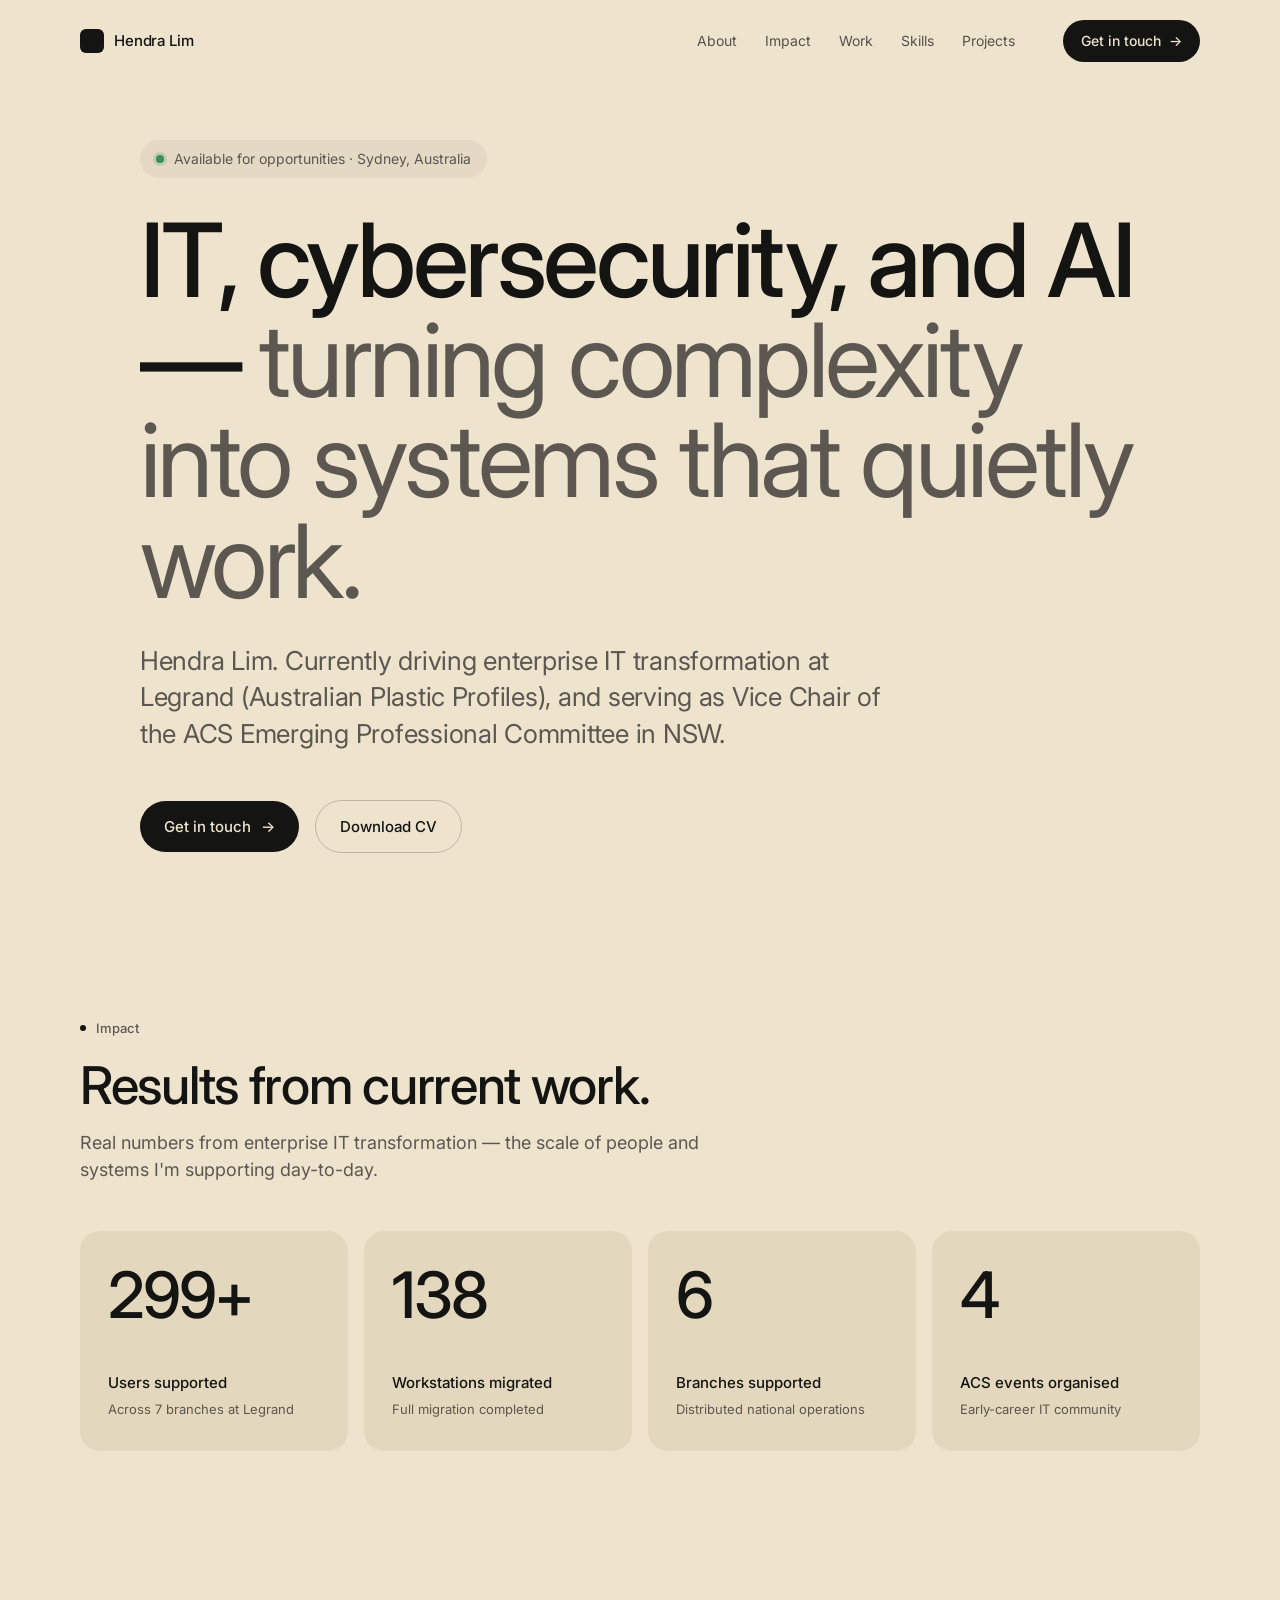
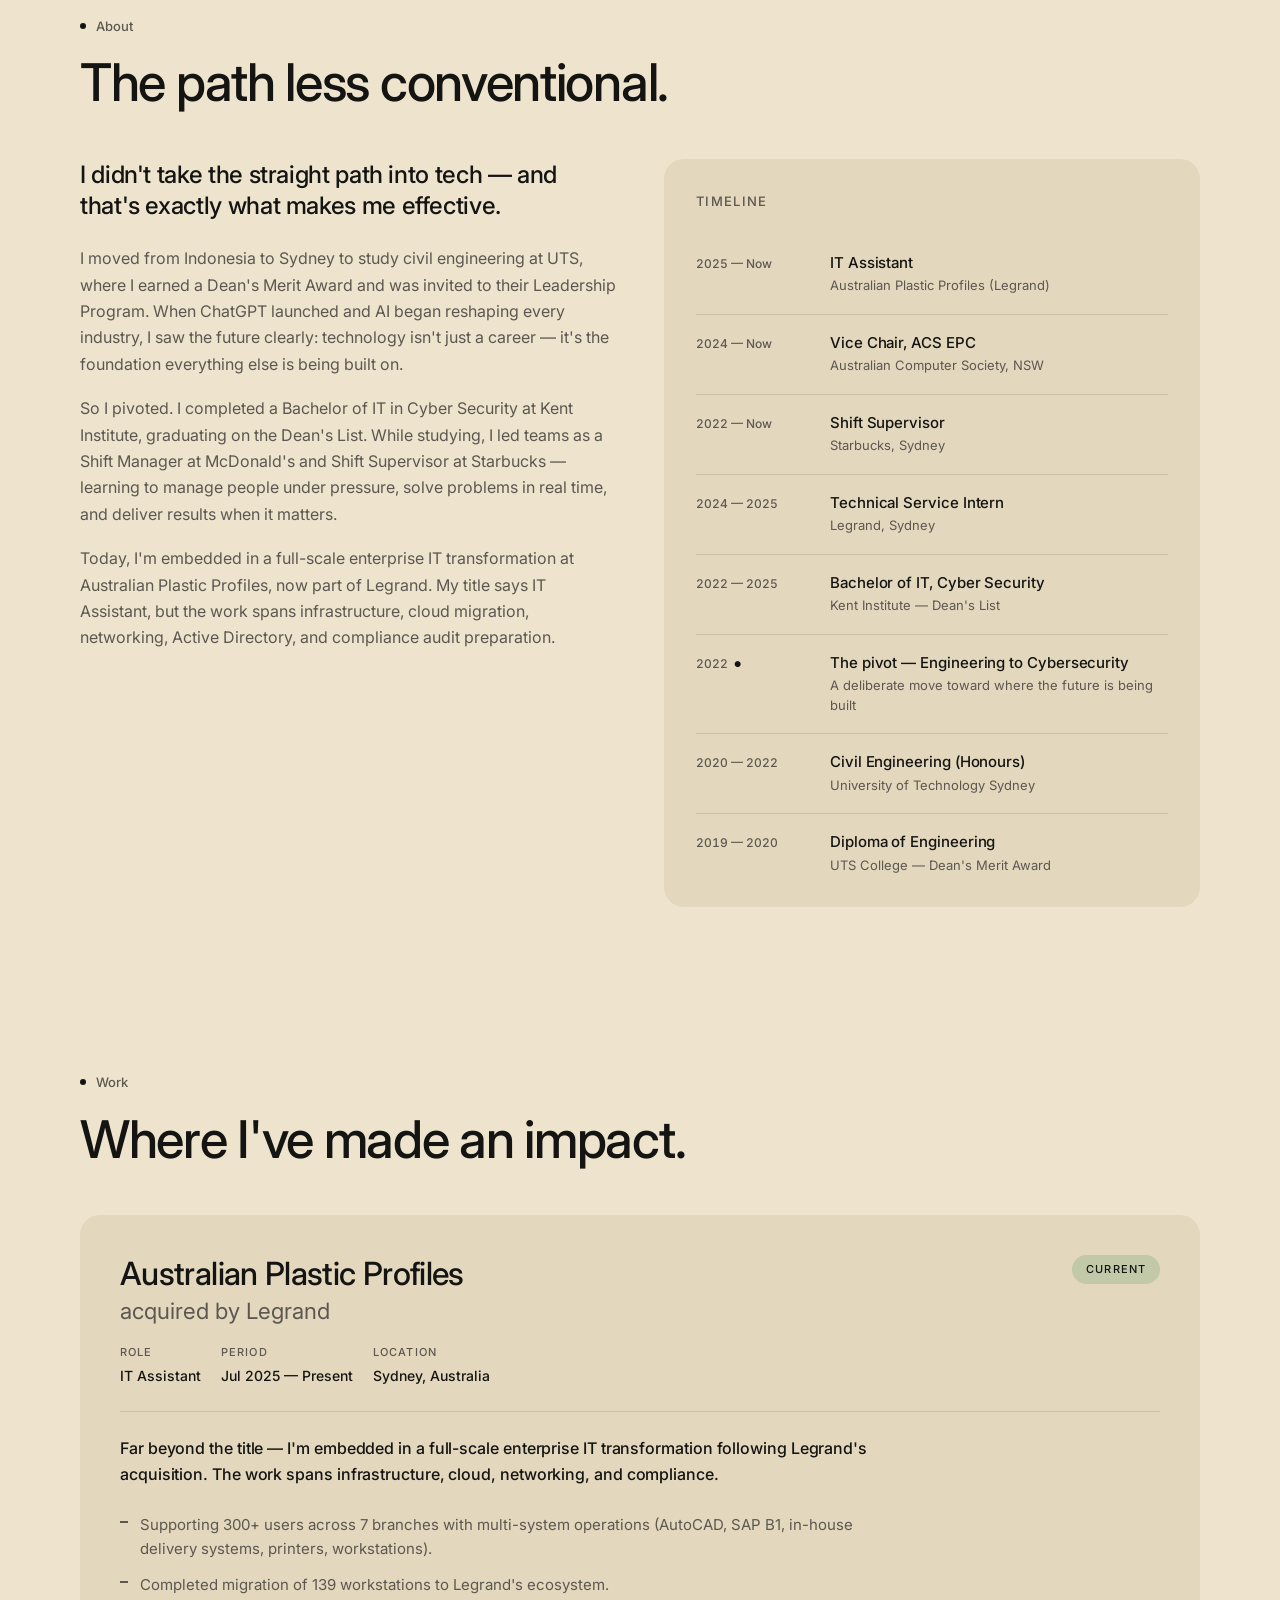
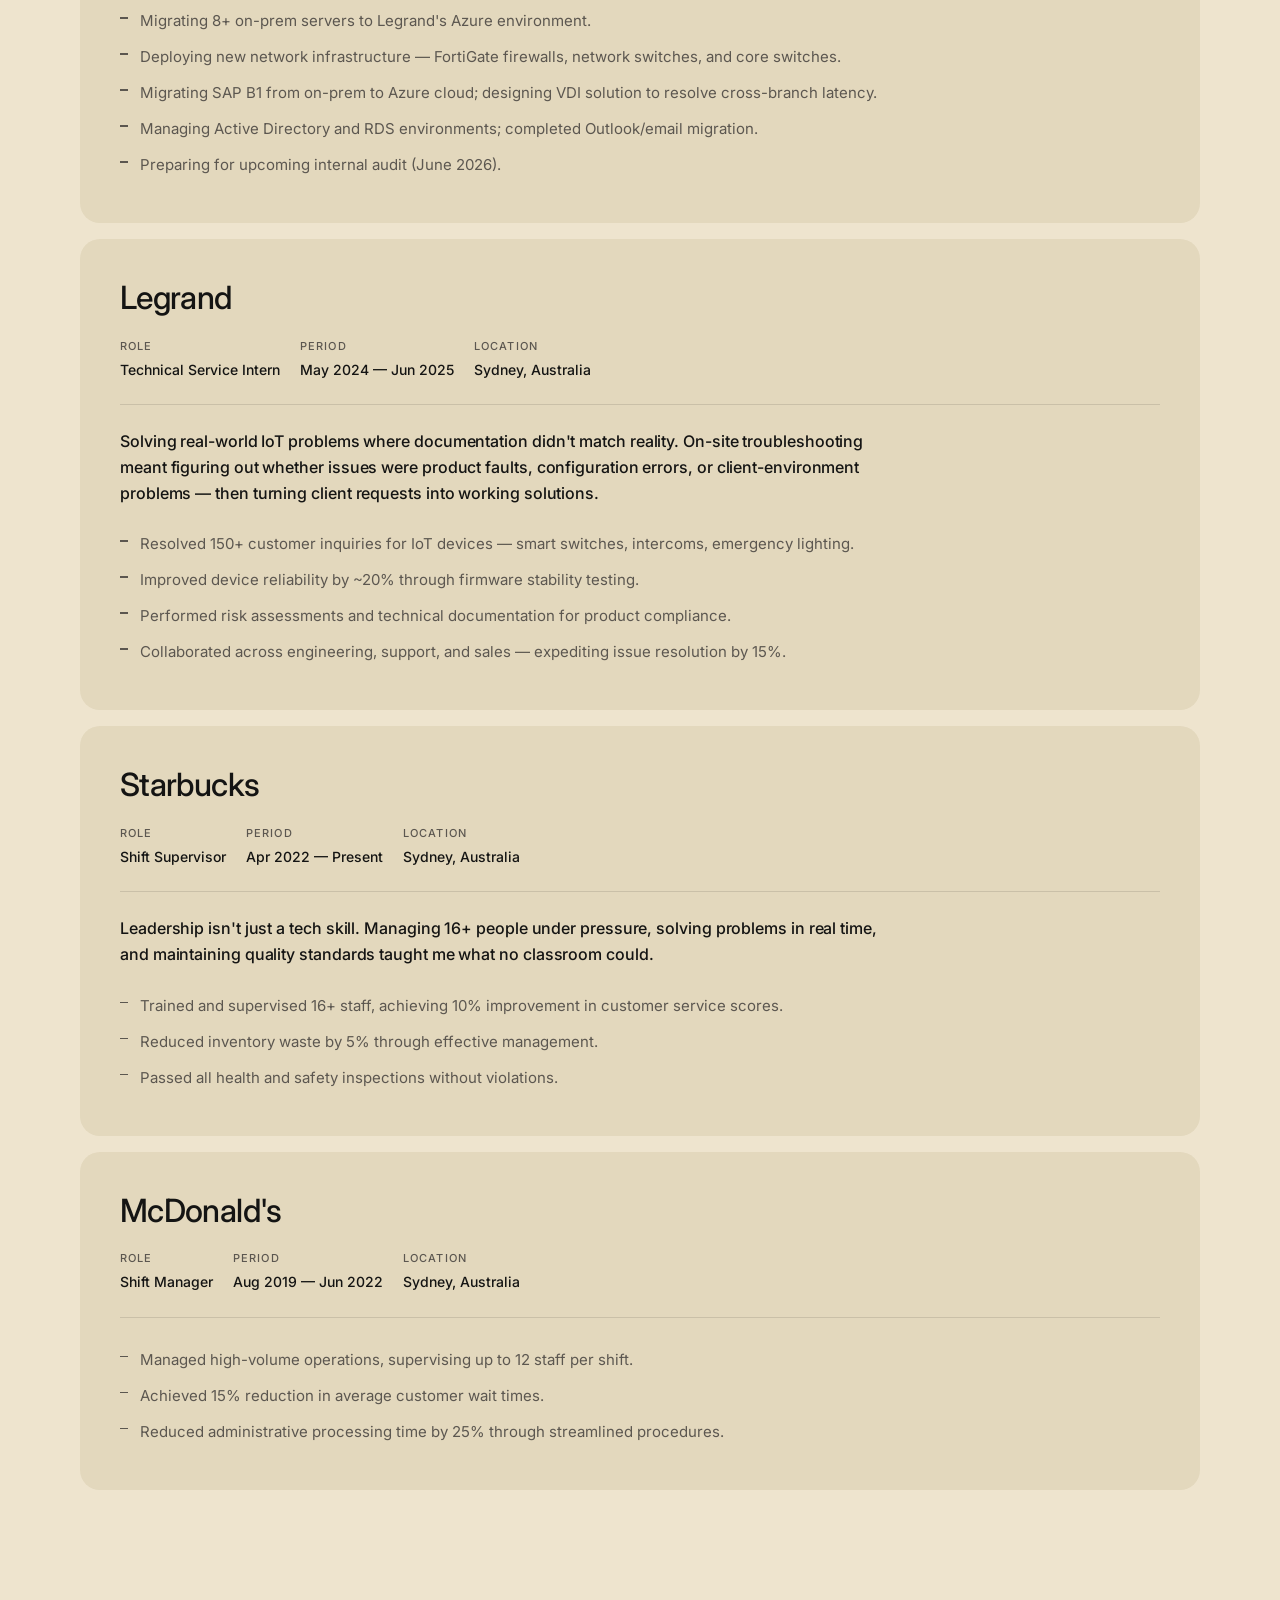
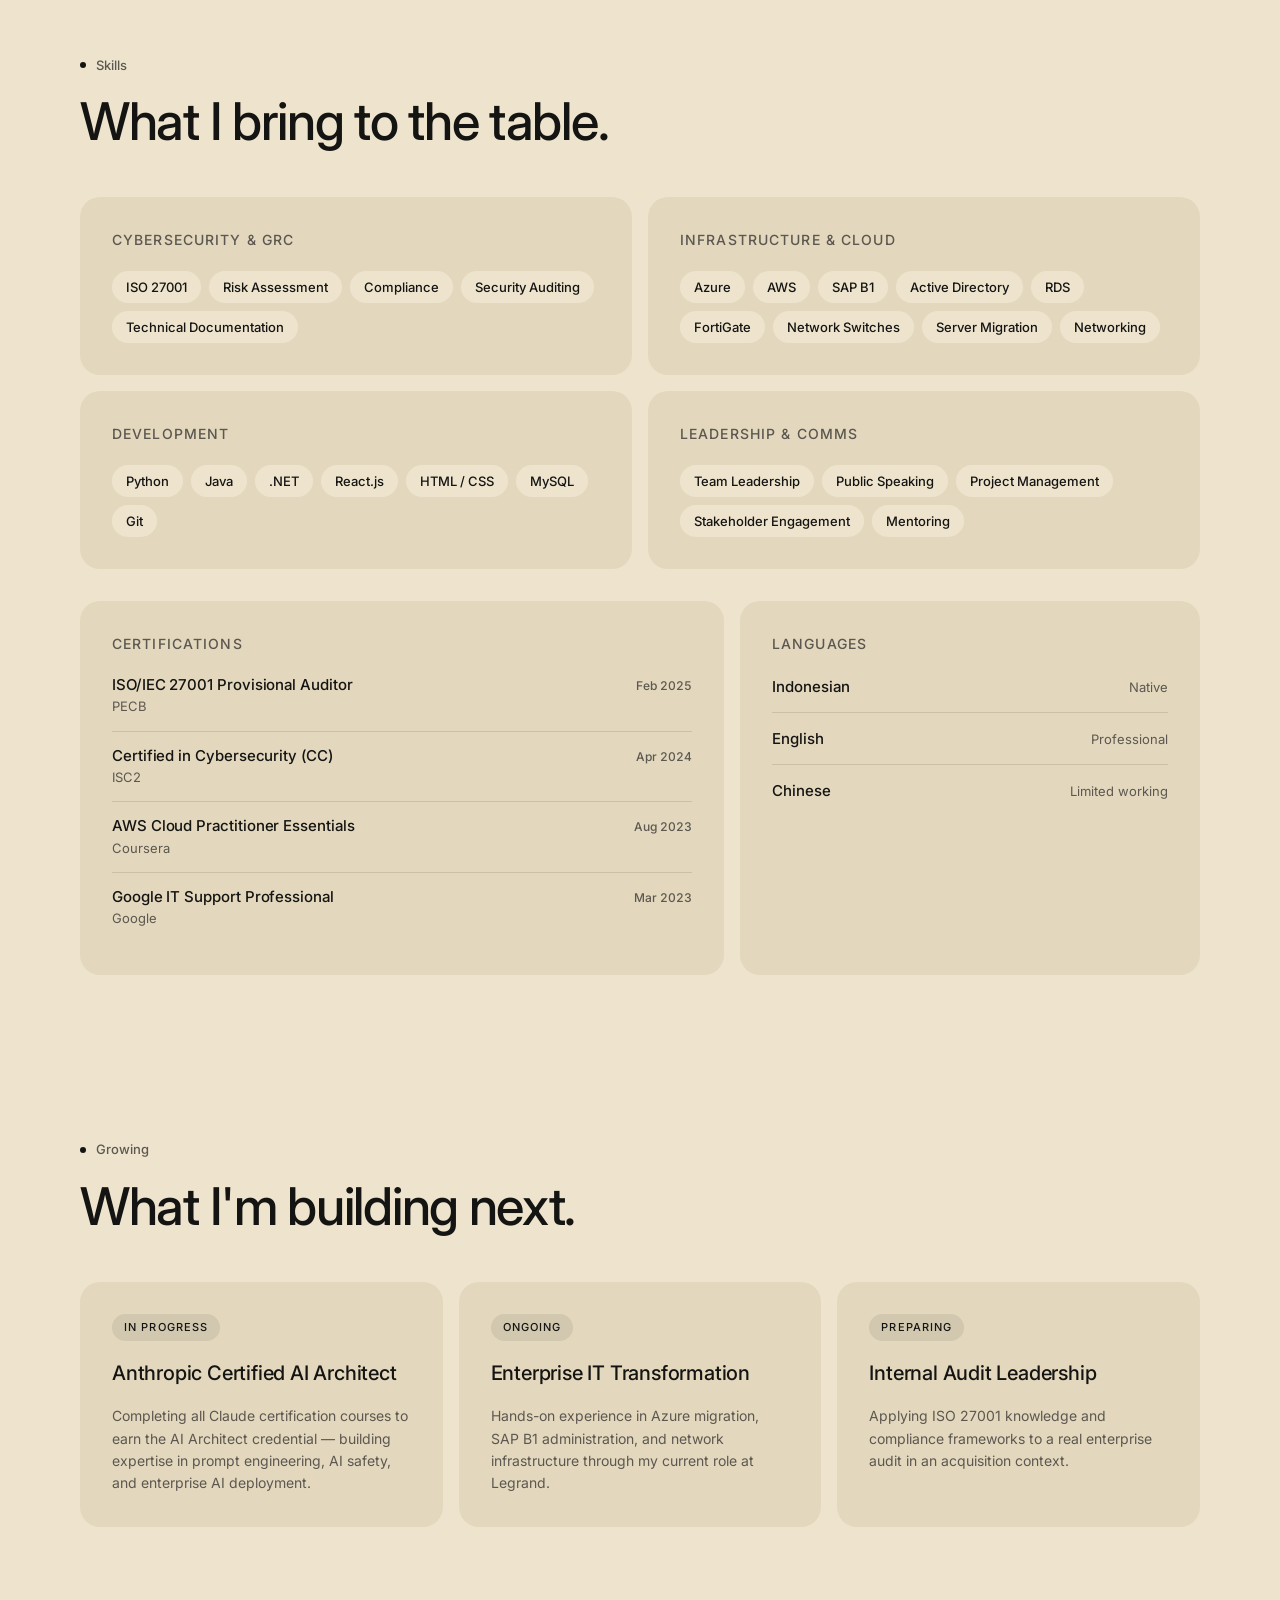
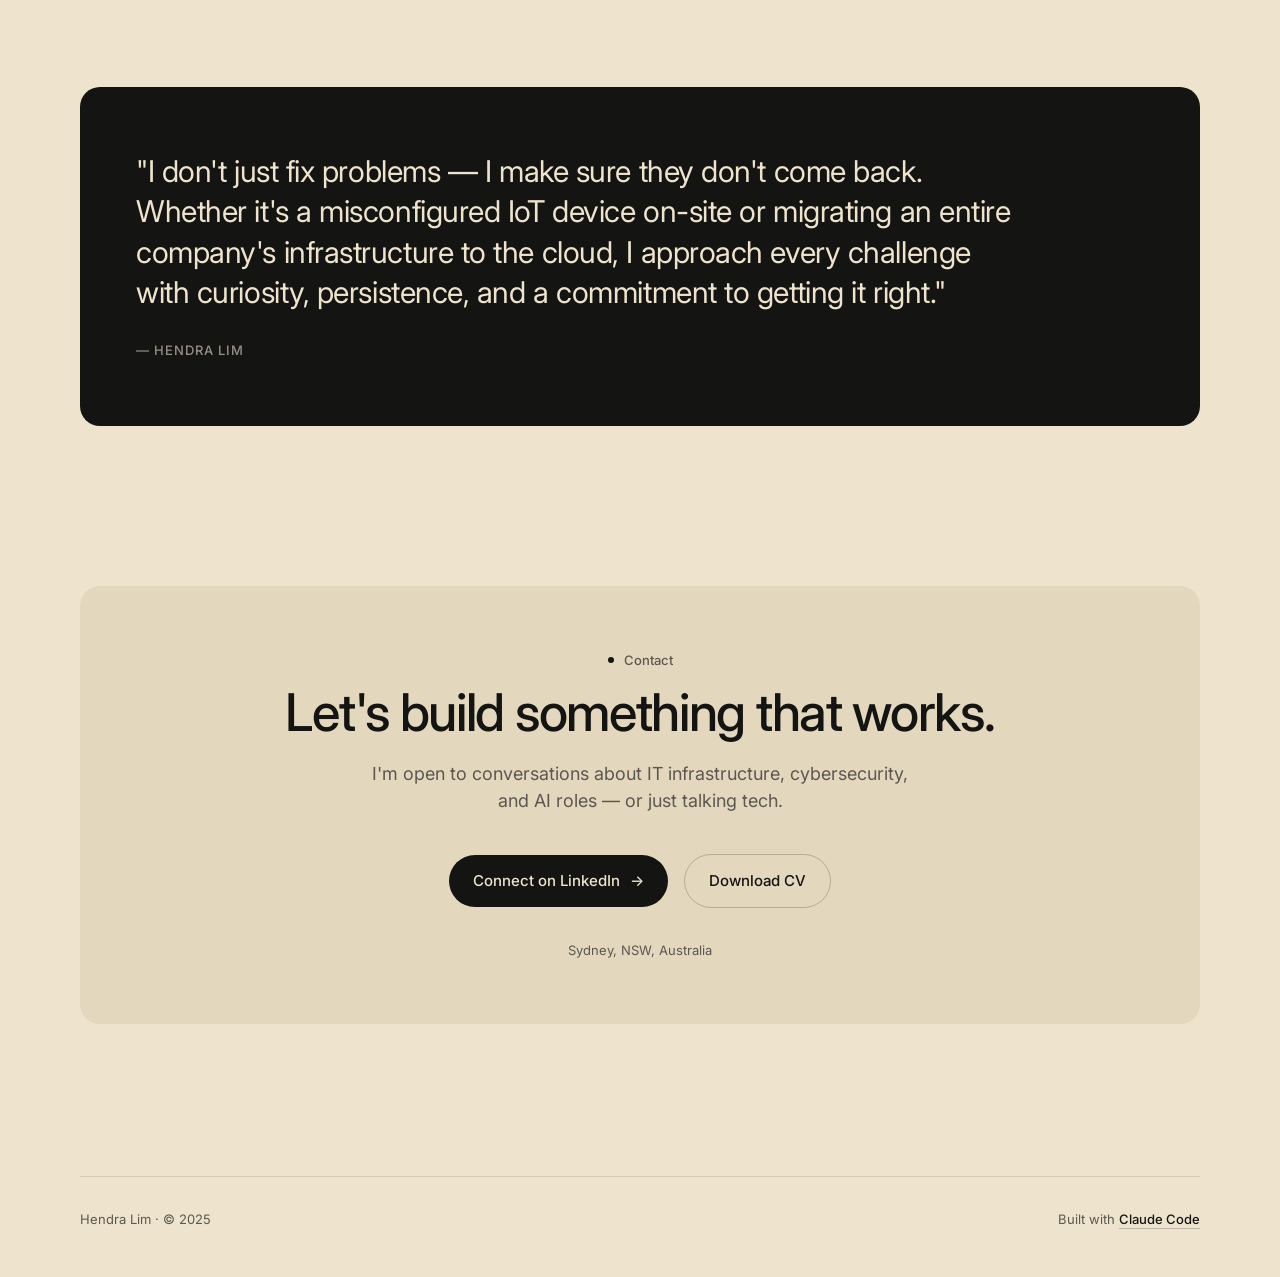
==== commit db0268ee: "Redesign with Anthropic-inspired warm cream aesthetic - Warm cream palette (#EEE4CE body, #E3D8BD ca" ====
--- a/index.html
+++ b/index.html
@@ -20,8 +20,11 @@
                 <a href="#work" class="nav-link">Work</a>
                 <a href="#skills" class="nav-link">Skills</a>
                 <a href="projects.html" class="nav-link">Projects</a>
-                <a href="#contact" class="nav-link">Contact</a>
-            </div>
+            </div>
+            <a href="#contact" class="nav-cta">
+                Get in touch
+                <span class="arrow">→</span>
+            </a>
             <button class="mobile-menu-btn" id="mobileMenuBtn" aria-label="Toggle menu">
                 <span></span>
                 <span></span>
@@ -45,17 +48,20 @@
             <div class="hero-content">
                 <div class="hero-eyebrow">
                     <span class="hero-dot"></span>
-                    Based in Sydney, Australia
-                </div>
-                <h1 class="hero-title">Hendra Lim.</h1>
-                <p class="hero-role">I work at the intersection of IT infrastructure, cybersecurity, and AI — turning complexity into systems that quietly work.</p>
-                <p class="hero-description">Currently driving enterprise IT transformation at Legrand (Australian Plastic Profiles), and serving as Vice Chair of the ACS Emerging Professional Committee in NSW.</p>
+                    Available for opportunities · Sydney, Australia
+                </div>
+                <h1 class="hero-title">
+                    IT, cybersecurity, and&nbsp;AI — <span class="accent">turning complexity into systems that quietly work.</span>
+                </h1>
+                <p class="hero-role">Hendra Lim. Currently driving enterprise IT transformation at Legrand (Australian Plastic Profiles), and serving as Vice Chair of the ACS Emerging Professional Committee in NSW.</p>
                 <div class="hero-cta">
-                    <a href="#contact" class="link-arrow">
+                    <a href="#contact" class="btn-primary">
                         Get in touch
                         <span class="arrow">→</span>
                     </a>
-                    <a href="Hendra_Lim_CV.pdf" class="link-muted" download>Download CV</a>
+                    <a href="Hendra_Lim_CV.pdf" class="btn-secondary" download>
+                        Download CV
+                    </a>
                 </div>
             </div>
         </div>
@@ -64,28 +70,39 @@
     <!-- Impact -->
     <section class="section" id="impact">
         <div class="container">
-            <span class="section-kicker">Impact</span>
-            <h2 class="section-title">Results from current work.</h2>
+            <div class="section-header">
+                <span class="section-kicker">Impact</span>
+                <h2 class="section-title">Results from current work.</h2>
+                <p class="section-subtitle">Real numbers from enterprise IT transformation — the scale of people and systems I'm supporting day-to-day.</p>
+            </div>
             <div class="stats-grid">
                 <div class="stat-card" data-count="300" data-suffix="+">
                     <span class="stat-number">0</span>
-                    <span class="stat-label">Users supported</span>
-                    <span class="stat-context">Across 7 branches at Legrand</span>
+                    <div>
+                        <div class="stat-label">Users supported</div>
+                        <div class="stat-context">Across 7 branches at Legrand</div>
+                    </div>
                 </div>
                 <div class="stat-card" data-count="139" data-suffix="">
                     <span class="stat-number">0</span>
-                    <span class="stat-label">Workstations migrated</span>
-                    <span class="stat-context">Full migration completed</span>
+                    <div>
+                        <div class="stat-label">Workstations migrated</div>
+                        <div class="stat-context">Full migration completed</div>
+                    </div>
                 </div>
                 <div class="stat-card" data-count="7" data-suffix="">
                     <span class="stat-number">0</span>
-                    <span class="stat-label">Branches supported</span>
-                    <span class="stat-context">Distributed national operations</span>
+                    <div>
+                        <div class="stat-label">Branches supported</div>
+                        <div class="stat-context">Distributed national operations</div>
+                    </div>
                 </div>
                 <div class="stat-card" data-count="5" data-suffix="">
                     <span class="stat-number">0</span>
-                    <span class="stat-label">ACS events organised</span>
-                    <span class="stat-context">Early-career IT community</span>
+                    <div>
+                        <div class="stat-label">ACS events organised</div>
+                        <div class="stat-context">Early-career IT community</div>
+                    </div>
                 </div>
             </div>
         </div>
@@ -94,79 +111,74 @@
     <!-- About -->
     <section class="section" id="about">
         <div class="container">
-            <span class="section-kicker">About</span>
-            <h2 class="section-title">The path less conventional.</h2>
-            <div class="about-text">
-                <p class="about-lead">I didn't take the straight path into tech — and that's exactly what makes me effective.</p>
-                <p>I moved from Indonesia to Sydney to study civil engineering at UTS, where I earned a Dean's Merit Award and was invited to their Leadership Program. When ChatGPT launched and AI began reshaping every industry, I saw the future clearly: technology isn't just a career — it's the foundation everything else is being built on.</p>
-                <p>So I pivoted. I completed a Bachelor of IT in Cyber Security at Kent Institute, graduating on the Dean's List. While studying, I led teams as a Shift Manager at McDonald's and Shift Supervisor at Starbucks — learning to manage people under pressure, solve problems in real time, and deliver results when it matters.</p>
-                <p>Today, I'm embedded in a full-scale enterprise IT transformation at Australian Plastic Profiles, now part of Legrand. My title says IT Assistant, but the work spans infrastructure, cloud migration, networking, Active Directory, and compliance audit preparation.</p>
-                <p>Outside of work, I serve as Vice Chair of the ACS Emerging Professional Committee, planning events, leading meetings, and MCing conferences — because I believe in giving back to the community that welcomed me.</p>
-            </div>
-
-            <span class="section-subtitle">Timeline</span>
-            <div class="timeline">
-                <div class="timeline-item">
-                    <div class="timeline-year">2025 — Present</div>
-                    <div class="timeline-content">
-                        <h4>IT Assistant</h4>
-                        <p>Australian Plastic Profiles (Legrand)</p>
-                    </div>
-                </div>
-                <div class="timeline-item">
-                    <div class="timeline-year">2024 — Present</div>
-                    <div class="timeline-content">
-                        <h4>Vice Chair, ACS EPC</h4>
-                        <p>Australian Computer Society, NSW Branch</p>
-                    </div>
-                </div>
-                <div class="timeline-item">
-                    <div class="timeline-year">2022 — Present</div>
-                    <div class="timeline-content">
-                        <h4>Shift Supervisor</h4>
-                        <p>Starbucks, Sydney</p>
-                    </div>
-                </div>
-                <div class="timeline-item">
-                    <div class="timeline-year">2024 — 2025</div>
-                    <div class="timeline-content">
-                        <h4>Technical Service Intern</h4>
-                        <p>Legrand, Sydney</p>
-                    </div>
-                </div>
-                <div class="timeline-item">
-                    <div class="timeline-year">2022 — 2025</div>
-                    <div class="timeline-content">
-                        <h4>Bachelor of IT, Cyber Security</h4>
-                        <p>Kent Institute — Dean's List</p>
-                    </div>
-                </div>
-                <div class="timeline-item pivot">
-                    <div class="timeline-year">2022</div>
-                    <div class="timeline-content">
-                        <h4>The pivot — Engineering to Cybersecurity</h4>
-                        <p>A deliberate move toward where the future is being built</p>
-                    </div>
-                </div>
-                <div class="timeline-item">
-                    <div class="timeline-year">2020 — 2022</div>
-                    <div class="timeline-content">
-                        <h4>Civil Engineering (Honours)</h4>
-                        <p>University of Technology Sydney</p>
-                    </div>
-                </div>
-                <div class="timeline-item">
-                    <div class="timeline-year">2019 — 2020</div>
-                    <div class="timeline-content">
-                        <h4>Diploma of Engineering</h4>
-                        <p>UTS College — Dean's Merit Award</p>
-                    </div>
-                </div>
-                <div class="timeline-item">
-                    <div class="timeline-year">2016 — 2019</div>
-                    <div class="timeline-content">
-                        <h4>Student Consultant</h4>
-                        <p>Central International Education, Batam</p>
+            <div class="section-header">
+                <span class="section-kicker">About</span>
+                <h2 class="section-title">The path less conventional.</h2>
+            </div>
+            <div class="about-grid">
+                <div class="about-text-block">
+                    <p class="about-lead">I didn't take the straight path into tech — and that's exactly what makes me effective.</p>
+                    <p>I moved from Indonesia to Sydney to study civil engineering at UTS, where I earned a Dean's Merit Award and was invited to their Leadership Program. When ChatGPT launched and AI began reshaping every industry, I saw the future clearly: technology isn't just a career — it's the foundation everything else is being built on.</p>
+                    <p>So I pivoted. I completed a Bachelor of IT in Cyber Security at Kent Institute, graduating on the Dean's List. While studying, I led teams as a Shift Manager at McDonald's and Shift Supervisor at Starbucks — learning to manage people under pressure, solve problems in real time, and deliver results when it matters.</p>
+                    <p>Today, I'm embedded in a full-scale enterprise IT transformation at Australian Plastic Profiles, now part of Legrand. My title says IT Assistant, but the work spans infrastructure, cloud migration, networking, Active Directory, and compliance audit preparation.</p>
+                </div>
+                <div class="timeline-card">
+                    <div class="timeline-card-title">Timeline</div>
+                    <div class="timeline-item">
+                        <div class="timeline-year">2025 — Now</div>
+                        <div class="timeline-content">
+                            <h4>IT Assistant</h4>
+                            <p>Australian Plastic Profiles (Legrand)</p>
+                        </div>
+                    </div>
+                    <div class="timeline-item">
+                        <div class="timeline-year">2024 — Now</div>
+                        <div class="timeline-content">
+                            <h4>Vice Chair, ACS EPC</h4>
+                            <p>Australian Computer Society, NSW</p>
+                        </div>
+                    </div>
+                    <div class="timeline-item">
+                        <div class="timeline-year">2022 — Now</div>
+                        <div class="timeline-content">
+                            <h4>Shift Supervisor</h4>
+                            <p>Starbucks, Sydney</p>
+                        </div>
+                    </div>
+                    <div class="timeline-item">
+                        <div class="timeline-year">2024 — 2025</div>
+                        <div class="timeline-content">
+                            <h4>Technical Service Intern</h4>
+                            <p>Legrand, Sydney</p>
+                        </div>
+                    </div>
+                    <div class="timeline-item">
+                        <div class="timeline-year">2022 — 2025</div>
+                        <div class="timeline-content">
+                            <h4>Bachelor of IT, Cyber Security</h4>
+                            <p>Kent Institute — Dean's List</p>
+                        </div>
+                    </div>
+                    <div class="timeline-item pivot">
+                        <div class="timeline-year">2022</div>
+                        <div class="timeline-content">
+                            <h4>The pivot — Engineering to Cybersecurity</h4>
+                            <p>A deliberate move toward where the future is being built</p>
+                        </div>
+                    </div>
+                    <div class="timeline-item">
+                        <div class="timeline-year">2020 — 2022</div>
+                        <div class="timeline-content">
+                            <h4>Civil Engineering (Honours)</h4>
+                            <p>University of Technology Sydney</p>
+                        </div>
+                    </div>
+                    <div class="timeline-item">
+                        <div class="timeline-year">2019 — 2020</div>
+                        <div class="timeline-content">
+                            <h4>Diploma of Engineering</h4>
+                            <p>UTS College — Dean's Merit Award</p>
+                        </div>
                     </div>
                 </div>
             </div>
@@ -176,76 +188,123 @@
     <!-- Work / Experience -->
     <section class="section" id="work">
         <div class="container">
-            <span class="section-kicker">Work</span>
-            <h2 class="section-title">Where I've made an impact.</h2>
-
-            <div class="exp-item">
-                <div class="exp-header">
-                    <div class="exp-company">Australian Plastic Profiles <span class="exp-acquired">(Legrand)</span></div>
-                    <div class="exp-date">July 2025 — Present</div>
-                </div>
-                <div class="exp-title-row">
-                    <span class="exp-title">IT Assistant · Sydney</span>
-                    <span class="exp-current">Current</span>
-                </div>
-                <p class="exp-highlight">Far beyond the title — I'm embedded in a full-scale enterprise IT transformation following Legrand's acquisition. The work spans infrastructure, cloud, networking, and compliance.</p>
-                <ul class="exp-list">
-                    <li>Supporting 300+ users across 7 branches with multi-system operations (AutoCAD, SAP B1, in-house delivery systems, printers, workstations).</li>
-                    <li>Completed migration of 139 workstations to Legrand's ecosystem.</li>
-                    <li>Migrating 8+ on-prem servers to Legrand's Azure environment.</li>
-                    <li>Deploying new network infrastructure — FortiGate firewalls, network switches, and core switches.</li>
-                    <li>Migrating SAP B1 from on-prem to Azure cloud; designing VDI solution to resolve cross-branch latency.</li>
-                    <li>Managing Active Directory and RDS environments; completed Outlook/email migration.</li>
-                    <li>Preparing for upcoming internal audit (June 2026).</li>
-                </ul>
-            </div>
-
-            <div class="exp-item">
-                <div class="exp-header">
-                    <div class="exp-company">Legrand</div>
-                    <div class="exp-date">May 2024 — June 2025</div>
-                </div>
-                <div class="exp-title-row">
-                    <span class="exp-title">Technical Service Intern · Sydney</span>
-                </div>
-                <p class="exp-highlight">Solving real-world IoT problems where documentation didn't match reality. On-site troubleshooting meant figuring out whether issues were product faults, configuration errors, or client-environment problems — then turning client requests into working solutions.</p>
-                <ul class="exp-list">
-                    <li>Resolved 150+ customer inquiries for IoT devices — smart switches, intercoms, emergency lighting.</li>
-                    <li>Improved device reliability by ~20% through firmware stability testing.</li>
-                    <li>Performed risk assessments and technical documentation for product compliance.</li>
-                    <li>Collaborated across engineering, support, and sales — expediting issue resolution by 15%.</li>
-                </ul>
-            </div>
-
-            <div class="exp-item">
-                <div class="exp-header">
-                    <div class="exp-company">Starbucks</div>
-                    <div class="exp-date">April 2022 — Present</div>
-                </div>
-                <div class="exp-title-row">
-                    <span class="exp-title">Shift Supervisor · Sydney</span>
-                </div>
-                <p class="exp-highlight">Leadership isn't just a tech skill. Managing 16+ people under pressure, solving problems in real time, and maintaining quality standards taught me what no classroom could.</p>
-                <ul class="exp-list">
-                    <li>Trained and supervised 16+ staff, achieving 10% improvement in customer service scores.</li>
-                    <li>Reduced inventory waste by 5% through effective management.</li>
-                    <li>Passed all health and safety inspections without violations.</li>
-                </ul>
-            </div>
-
-            <div class="exp-item">
-                <div class="exp-header">
-                    <div class="exp-company">McDonald's</div>
-                    <div class="exp-date">August 2019 — June 2022</div>
-                </div>
-                <div class="exp-title-row">
-                    <span class="exp-title">Shift Manager · Sydney</span>
-                </div>
-                <ul class="exp-list">
-                    <li>Managed high-volume operations, supervising up to 12 staff per shift.</li>
-                    <li>Achieved 15% reduction in average customer wait times.</li>
-                    <li>Reduced administrative processing time by 25% through streamlined procedures.</li>
-                </ul>
+            <div class="section-header">
+                <span class="section-kicker">Work</span>
+                <h2 class="section-title">Where I've made an impact.</h2>
+            </div>
+
+            <div class="work-list">
+                <article class="work-card">
+                    <div class="work-card-header">
+                        <h3 class="work-card-company">
+                            Australian Plastic Profiles
+                            <span class="work-card-acquired">acquired by Legrand</span>
+                        </h3>
+                        <span class="work-card-badge">Current</span>
+                    </div>
+                    <div class="work-card-meta">
+                        <div class="work-card-meta-item">
+                            <span class="work-card-meta-label">Role</span>
+                            <span class="work-card-meta-value">IT Assistant</span>
+                        </div>
+                        <div class="work-card-meta-item">
+                            <span class="work-card-meta-label">Period</span>
+                            <span class="work-card-meta-value">Jul 2025 — Present</span>
+                        </div>
+                        <div class="work-card-meta-item">
+                            <span class="work-card-meta-label">Location</span>
+                            <span class="work-card-meta-value">Sydney, Australia</span>
+                        </div>
+                    </div>
+                    <p class="work-card-highlight">Far beyond the title — I'm embedded in a full-scale enterprise IT transformation following Legrand's acquisition. The work spans infrastructure, cloud, networking, and compliance.</p>
+                    <ul class="work-card-list">
+                        <li>Supporting 300+ users across 7 branches with multi-system operations (AutoCAD, SAP B1, in-house delivery systems, printers, workstations).</li>
+                        <li>Completed migration of 139 workstations to Legrand's ecosystem.</li>
+                        <li>Migrating 8+ on-prem servers to Legrand's Azure environment.</li>
+                        <li>Deploying new network infrastructure — FortiGate firewalls, network switches, and core switches.</li>
+                        <li>Migrating SAP B1 from on-prem to Azure cloud; designing VDI solution to resolve cross-branch latency.</li>
+                        <li>Managing Active Directory and RDS environments; completed Outlook/email migration.</li>
+                        <li>Preparing for upcoming internal audit (June 2026).</li>
+                    </ul>
+                </article>
+
+                <article class="work-card">
+                    <div class="work-card-header">
+                        <h3 class="work-card-company">Legrand</h3>
+                    </div>
+                    <div class="work-card-meta">
+                        <div class="work-card-meta-item">
+                            <span class="work-card-meta-label">Role</span>
+                            <span class="work-card-meta-value">Technical Service Intern</span>
+                        </div>
+                        <div class="work-card-meta-item">
+                            <span class="work-card-meta-label">Period</span>
+                            <span class="work-card-meta-value">May 2024 — Jun 2025</span>
+                        </div>
+                        <div class="work-card-meta-item">
+                            <span class="work-card-meta-label">Location</span>
+                            <span class="work-card-meta-value">Sydney, Australia</span>
+                        </div>
+                    </div>
+                    <p class="work-card-highlight">Solving real-world IoT problems where documentation didn't match reality. On-site troubleshooting meant figuring out whether issues were product faults, configuration errors, or client-environment problems — then turning client requests into working solutions.</p>
+                    <ul class="work-card-list">
+                        <li>Resolved 150+ customer inquiries for IoT devices — smart switches, intercoms, emergency lighting.</li>
+                        <li>Improved device reliability by ~20% through firmware stability testing.</li>
+                        <li>Performed risk assessments and technical documentation for product compliance.</li>
+                        <li>Collaborated across engineering, support, and sales — expediting issue resolution by 15%.</li>
+                    </ul>
+                </article>
+
+                <article class="work-card">
+                    <div class="work-card-header">
+                        <h3 class="work-card-company">Starbucks</h3>
+                    </div>
+                    <div class="work-card-meta">
+                        <div class="work-card-meta-item">
+                            <span class="work-card-meta-label">Role</span>
+                            <span class="work-card-meta-value">Shift Supervisor</span>
+                        </div>
+                        <div class="work-card-meta-item">
+                            <span class="work-card-meta-label">Period</span>
+                            <span class="work-card-meta-value">Apr 2022 — Present</span>
+                        </div>
+                        <div class="work-card-meta-item">
+                            <span class="work-card-meta-label">Location</span>
+                            <span class="work-card-meta-value">Sydney, Australia</span>
+                        </div>
+                    </div>
+                    <p class="work-card-highlight">Leadership isn't just a tech skill. Managing 16+ people under pressure, solving problems in real time, and maintaining quality standards taught me what no classroom could.</p>
+                    <ul class="work-card-list">
+                        <li>Trained and supervised 16+ staff, achieving 10% improvement in customer service scores.</li>
+                        <li>Reduced inventory waste by 5% through effective management.</li>
+                        <li>Passed all health and safety inspections without violations.</li>
+                    </ul>
+                </article>
+
+                <article class="work-card">
+                    <div class="work-card-header">
+                        <h3 class="work-card-company">McDonald's</h3>
+                    </div>
+                    <div class="work-card-meta">
+                        <div class="work-card-meta-item">
+                            <span class="work-card-meta-label">Role</span>
+                            <span class="work-card-meta-value">Shift Manager</span>
+                        </div>
+                        <div class="work-card-meta-item">
+                            <span class="work-card-meta-label">Period</span>
+                            <span class="work-card-meta-value">Aug 2019 — Jun 2022</span>
+                        </div>
+                        <div class="work-card-meta-item">
+                            <span class="work-card-meta-label">Location</span>
+                            <span class="work-card-meta-value">Sydney, Australia</span>
+                        </div>
+                    </div>
+                    <ul class="work-card-list">
+                        <li>Managed high-volume operations, supervising up to 12 staff per shift.</li>
+                        <li>Achieved 15% reduction in average customer wait times.</li>
+                        <li>Reduced administrative processing time by 25% through streamlined procedures.</li>
+                    </ul>
+                </article>
             </div>
         </div>
     </section>
@@ -253,104 +312,110 @@
     <!-- Skills -->
     <section class="section" id="skills">
         <div class="container">
-            <span class="section-kicker">Skills</span>
-            <h2 class="section-title">What I bring to the table.</h2>
-
-            <div class="skill-group">
-                <div class="skill-group-label">Cybersecurity & GRC</div>
-                <div class="skill-tags">
-                    <span class="skill-tag">ISO 27001</span>
-                    <span class="skill-tag">Risk Assessment</span>
-                    <span class="skill-tag">Compliance</span>
-                    <span class="skill-tag">Security Auditing</span>
-                    <span class="skill-tag">Technical Documentation</span>
-                </div>
-            </div>
-
-            <div class="skill-group">
-                <div class="skill-group-label">Infrastructure & Cloud</div>
-                <div class="skill-tags">
-                    <span class="skill-tag">Azure</span>
-                    <span class="skill-tag">AWS</span>
-                    <span class="skill-tag">SAP B1</span>
-                    <span class="skill-tag">Active Directory</span>
-                    <span class="skill-tag">RDS</span>
-                    <span class="skill-tag">FortiGate</span>
-                    <span class="skill-tag">Network Switches</span>
-                    <span class="skill-tag">Server Migration</span>
-                    <span class="skill-tag">Networking</span>
-                </div>
-            </div>
-
-            <div class="skill-group">
-                <div class="skill-group-label">Development</div>
-                <div class="skill-tags">
-                    <span class="skill-tag">Python</span>
-                    <span class="skill-tag">Java</span>
-                    <span class="skill-tag">.NET</span>
-                    <span class="skill-tag">React.js</span>
-                    <span class="skill-tag">HTML / CSS</span>
-                    <span class="skill-tag">MySQL</span>
-                    <span class="skill-tag">Git</span>
-                </div>
-            </div>
-
-            <div class="skill-group">
-                <div class="skill-group-label">Leadership & Comms</div>
-                <div class="skill-tags">
-                    <span class="skill-tag">Team Leadership</span>
-                    <span class="skill-tag">Public Speaking</span>
-                    <span class="skill-tag">Project Management</span>
-                    <span class="skill-tag">Stakeholder Engagement</span>
-                    <span class="skill-tag">Mentoring</span>
-                </div>
-            </div>
-
-            <span class="section-subtitle">Certifications</span>
-            <div class="cert-list">
-                <div class="cert-item">
-                    <div class="cert-details">
-                        <h4>ISO/IEC 27001 Provisional Auditor</h4>
-                        <div class="cert-issuer">PECB</div>
-                    </div>
-                    <div class="cert-date">Feb 2025</div>
-                </div>
-                <div class="cert-item">
-                    <div class="cert-details">
-                        <h4>Certified in Cybersecurity (CC)</h4>
-                        <div class="cert-issuer">ISC2</div>
-                    </div>
-                    <div class="cert-date">Apr 2024</div>
-                </div>
-                <div class="cert-item">
-                    <div class="cert-details">
-                        <h4>AWS Cloud Practitioner Essentials</h4>
-                        <div class="cert-issuer">Coursera</div>
-                    </div>
-                    <div class="cert-date">Aug 2023</div>
-                </div>
-                <div class="cert-item">
-                    <div class="cert-details">
-                        <h4>Google IT Support Professional</h4>
-                        <div class="cert-issuer">Google</div>
-                    </div>
-                    <div class="cert-date">Mar 2023</div>
-                </div>
-            </div>
-
-            <span class="section-subtitle">Languages</span>
-            <div class="lang-list">
-                <div class="lang-item">
-                    <span class="lang-name">Indonesian</span>
-                    <span class="lang-level">Native</span>
-                </div>
-                <div class="lang-item">
-                    <span class="lang-name">English</span>
-                    <span class="lang-level">Professional working</span>
-                </div>
-                <div class="lang-item">
-                    <span class="lang-name">Chinese</span>
-                    <span class="lang-level">Limited working</span>
+            <div class="section-header">
+                <span class="section-kicker">Skills</span>
+                <h2 class="section-title">What I bring to the table.</h2>
+            </div>
+
+            <div class="skills-grid">
+                <div class="skill-card">
+                    <div class="skill-card-title">Cybersecurity & GRC</div>
+                    <div class="skill-tags">
+                        <span class="skill-tag">ISO 27001</span>
+                        <span class="skill-tag">Risk Assessment</span>
+                        <span class="skill-tag">Compliance</span>
+                        <span class="skill-tag">Security Auditing</span>
+                        <span class="skill-tag">Technical Documentation</span>
+                    </div>
+                </div>
+
+                <div class="skill-card">
+                    <div class="skill-card-title">Infrastructure & Cloud</div>
+                    <div class="skill-tags">
+                        <span class="skill-tag">Azure</span>
+                        <span class="skill-tag">AWS</span>
+                        <span class="skill-tag">SAP B1</span>
+                        <span class="skill-tag">Active Directory</span>
+                        <span class="skill-tag">RDS</span>
+                        <span class="skill-tag">FortiGate</span>
+                        <span class="skill-tag">Network Switches</span>
+                        <span class="skill-tag">Server Migration</span>
+                        <span class="skill-tag">Networking</span>
+                    </div>
+                </div>
+
+                <div class="skill-card">
+                    <div class="skill-card-title">Development</div>
+                    <div class="skill-tags">
+                        <span class="skill-tag">Python</span>
+                        <span class="skill-tag">Java</span>
+                        <span class="skill-tag">.NET</span>
+                        <span class="skill-tag">React.js</span>
+                        <span class="skill-tag">HTML / CSS</span>
+                        <span class="skill-tag">MySQL</span>
+                        <span class="skill-tag">Git</span>
+                    </div>
+                </div>
+
+                <div class="skill-card">
+                    <div class="skill-card-title">Leadership & Comms</div>
+                    <div class="skill-tags">
+                        <span class="skill-tag">Team Leadership</span>
+                        <span class="skill-tag">Public Speaking</span>
+                        <span class="skill-tag">Project Management</span>
+                        <span class="skill-tag">Stakeholder Engagement</span>
+                        <span class="skill-tag">Mentoring</span>
+                    </div>
+                </div>
+            </div>
+
+            <div class="cert-lang-grid">
+                <div class="cert-card">
+                    <h3>Certifications</h3>
+                    <div class="cert-item">
+                        <div class="cert-details">
+                            <h4>ISO/IEC 27001 Provisional Auditor</h4>
+                            <div class="cert-issuer">PECB</div>
+                        </div>
+                        <div class="cert-date">Feb 2025</div>
+                    </div>
+                    <div class="cert-item">
+                        <div class="cert-details">
+                            <h4>Certified in Cybersecurity (CC)</h4>
+                            <div class="cert-issuer">ISC2</div>
+                        </div>
+                        <div class="cert-date">Apr 2024</div>
+                    </div>
+                    <div class="cert-item">
+                        <div class="cert-details">
+                            <h4>AWS Cloud Practitioner Essentials</h4>
+                            <div class="cert-issuer">Coursera</div>
+                        </div>
+                        <div class="cert-date">Aug 2023</div>
+                    </div>
+                    <div class="cert-item">
+                        <div class="cert-details">
+                            <h4>Google IT Support Professional</h4>
+                            <div class="cert-issuer">Google</div>
+                        </div>
+                        <div class="cert-date">Mar 2023</div>
+                    </div>
+                </div>
+
+                <div class="lang-card">
+                    <h3>Languages</h3>
+                    <div class="lang-item">
+                        <span class="lang-name">Indonesian</span>
+                        <span class="lang-level">Native</span>
+                    </div>
+                    <div class="lang-item">
+                        <span class="lang-name">English</span>
+                        <span class="lang-level">Professional</span>
+                    </div>
+                    <div class="lang-item">
+                        <span class="lang-name">Chinese</span>
+                        <span class="lang-level">Limited working</span>
+                    </div>
                 </div>
             </div>
         </div>
@@ -359,56 +424,59 @@
     <!-- Growing -->
     <section class="section">
         <div class="container">
-            <span class="section-kicker">Growing</span>
-            <h2 class="section-title">What I'm building next.</h2>
-            <div class="growing-list">
-                <div class="growing-item">
-                    <div class="growing-status">In progress</div>
-                    <div class="growing-content">
-                        <h4>Anthropic Certified AI Architect</h4>
-                        <p>Completing all Claude certification courses to earn the AI Architect credential — building expertise in prompt engineering, AI safety, and enterprise AI deployment.</p>
-                    </div>
-                </div>
-                <div class="growing-item">
-                    <div class="growing-status">Ongoing</div>
-                    <div class="growing-content">
-                        <h4>Enterprise IT Transformation</h4>
-                        <p>Hands-on experience in Azure migration, SAP B1 administration, and network infrastructure through my current role at Legrand.</p>
-                    </div>
-                </div>
-                <div class="growing-item">
-                    <div class="growing-status">Preparing</div>
-                    <div class="growing-content">
-                        <h4>Internal Audit Leadership</h4>
-                        <p>Applying ISO 27001 knowledge and compliance frameworks to a real enterprise audit in an acquisition context.</p>
-                    </div>
+            <div class="section-header">
+                <span class="section-kicker">Growing</span>
+                <h2 class="section-title">What I'm building next.</h2>
+            </div>
+            <div class="growing-grid">
+                <div class="growing-card">
+                    <span class="growing-status">In progress</span>
+                    <h4>Anthropic Certified AI Architect</h4>
+                    <p>Completing all Claude certification courses to earn the AI Architect credential — building expertise in prompt engineering, AI safety, and enterprise AI deployment.</p>
+                </div>
+                <div class="growing-card">
+                    <span class="growing-status">Ongoing</span>
+                    <h4>Enterprise IT Transformation</h4>
+                    <p>Hands-on experience in Azure migration, SAP B1 administration, and network infrastructure through my current role at Legrand.</p>
+                </div>
+                <div class="growing-card">
+                    <span class="growing-status">Preparing</span>
+                    <h4>Internal Audit Leadership</h4>
+                    <p>Applying ISO 27001 knowledge and compliance frameworks to a real enterprise audit in an acquisition context.</p>
                 </div>
             </div>
         </div>
     </section>
 
     <!-- Quote -->
-    <section class="section quote-section">
-        <div class="container">
-            <blockquote class="quote">
-                <p>I don't just fix problems — I make sure they don't come back. Whether it's a misconfigured IoT device on-site or migrating an entire company's infrastructure to the cloud, I approach every challenge with curiosity, persistence, and a commitment to getting it right.</p>
+    <section class="quote-section">
+        <div class="container">
+            <div class="quote-card">
+                <blockquote>
+                    "I don't just fix problems — I make sure they don't come back. Whether it's a misconfigured IoT device on-site or migrating an entire company's infrastructure to the cloud, I approach every challenge with curiosity, persistence, and a commitment to getting it right."
+                </blockquote>
                 <cite>— Hendra Lim</cite>
-            </blockquote>
+            </div>
         </div>
     </section>
 
     <!-- Contact -->
     <section class="section" id="contact">
         <div class="container">
-            <span class="section-kicker">Contact</span>
-            <h2 class="section-title">Let's connect.</h2>
-            <p class="contact-body">I'm always open to discussing new opportunities, collaborations, or just talking tech.</p>
-            <div class="contact-actions">
-                <a href="https://www.linkedin.com/in/limhendra/" target="_blank" rel="noopener noreferrer" class="link-arrow">
-                    Connect on LinkedIn
-                    <span class="arrow">→</span>
-                </a>
-                <span class="contact-location">Sydney, NSW, Australia</span>
+            <div class="contact-card">
+                <div class="contact-kicker">Contact</div>
+                <h2 class="contact-title">Let's build something that works.</h2>
+                <p class="contact-body">I'm open to conversations about IT infrastructure, cybersecurity, and AI roles — or just talking tech.</p>
+                <div class="contact-actions">
+                    <a href="https://www.linkedin.com/in/limhendra/" target="_blank" rel="noopener noreferrer" class="btn-primary">
+                        Connect on LinkedIn
+                        <span class="arrow">→</span>
+                    </a>
+                    <a href="Hendra_Lim_CV.pdf" class="btn-secondary" download>
+                        Download CV
+                    </a>
+                </div>
+                <div class="contact-location">Sydney, NSW, Australia</div>
             </div>
         </div>
     </section>
@@ -417,8 +485,8 @@
     <footer class="footer">
         <div class="container">
             <div class="footer-content">
-                <span>Hendra Lim</span>
-                <span>&copy; 2025 — Built with <a href="https://claude.ai/code" target="_blank" rel="noopener noreferrer" class="footer-claude-link">Claude Code</a></span>
+                <span>Hendra Lim · &copy; 2025</span>
+                <span>Built with <a href="https://claude.ai/code" target="_blank" rel="noopener noreferrer" class="footer-claude-link">Claude Code</a></span>
             </div>
         </div>
     </footer>
--- a/styles.css
+++ b/styles.css
@@ -1,22 +1,24 @@
 /* ===================================
    HENDRA LIM — PORTFOLIO
-   Editorial, minimal, confident through restraint
+   Editorial warm cream — Anthropic-inspired
    =================================== */
 
 :root {
-    --bg: #fafaf9;
-    --bg-subtle: #f4f3ef;
-    --text: #1a1a18;
-    --text-muted: #6b6b66;
-    --text-subtle: #a8a8a2;
-    --border: #e8e6e0;
-    --border-hover: #d4d2cc;
-    --accent: #3f6460;
-    --accent-hover: #2d4a48;
-    --accent-subtle: #eaf0ef;
-    --max-width: 780px;
-    --wide-width: 1040px;
-    --transition: 150ms ease;
+    --bg: #EEE4CE;
+    --bg-card: #E3D8BD;
+    --bg-card-hover: #D9CDAE;
+    --text: #141413;
+    --text-muted: #5C5750;
+    --text-subtle: #8A8478;
+    --border: rgba(20, 20, 19, 0.12);
+    --border-strong: rgba(20, 20, 19, 0.22);
+    --accent: #141413;
+    --accent-contrast: #EEE4CE;
+    --max-width: 1200px;
+    --content-width: 900px;
+    --transition: 180ms cubic-bezier(0.22, 1, 0.36, 1);
+    --radius: 20px;
+    --radius-pill: 100px;
 }
 
 *, *::before, *::after {
@@ -27,15 +29,15 @@
 
 html {
     scroll-behavior: smooth;
-    scroll-padding-top: 88px;
+    scroll-padding-top: 96px;
 }
 
 body {
-    font-family: 'Inter', -apple-system, BlinkMacSystemFont, sans-serif;
+    font-family: 'Inter', -apple-system, BlinkMacSystemFont, 'Helvetica Neue', sans-serif;
     background: var(--bg);
     color: var(--text);
     font-size: 16px;
-    line-height: 1.65;
+    line-height: 1.55;
     font-weight: 400;
     -webkit-font-smoothing: antialiased;
     -moz-osx-font-smoothing: grayscale;
@@ -45,24 +47,24 @@
 a {
     color: inherit;
     text-decoration: none;
-    transition: color var(--transition);
+    transition: color var(--transition), background-color var(--transition), border-color var(--transition);
 }
 
 ::selection {
-    background: var(--accent);
+    background: var(--text);
     color: var(--bg);
 }
 
 .container {
     max-width: var(--max-width);
     margin: 0 auto;
-    padding: 0 24px;
-}
-
-.container-wide {
-    max-width: var(--wide-width);
+    padding: 0 40px;
+}
+
+.container-narrow {
+    max-width: var(--content-width);
     margin: 0 auto;
-    padding: 0 24px;
+    padding: 0 40px;
 }
 
 /* ---------- Navigation ---------- */
@@ -72,72 +74,112 @@
     left: 0;
     right: 0;
     z-index: 100;
-    padding: 24px 0;
-    transition: background-color var(--transition), border-color var(--transition);
-    border-bottom: 1px solid transparent;
+    padding: 20px 0;
+    transition: background-color var(--transition), backdrop-filter var(--transition);
 }
 
 .nav.scrolled {
-    background: rgba(250, 250, 249, 0.92);
-    border-bottom-color: var(--border);
-    backdrop-filter: saturate(180%) blur(8px);
-    -webkit-backdrop-filter: saturate(180%) blur(8px);
+    background: rgba(238, 228, 206, 0.85);
+    backdrop-filter: saturate(180%) blur(12px);
+    -webkit-backdrop-filter: saturate(180%) blur(12px);
 }
 
 .nav-container {
-    max-width: var(--wide-width);
+    max-width: var(--max-width);
     margin: 0 auto;
-    padding: 0 32px;
+    padding: 0 40px;
     display: flex;
     align-items: center;
     justify-content: space-between;
+    gap: 32px;
 }
 
 .nav-logo {
-    font-size: 14px;
-    font-weight: 500;
-    letter-spacing: 0.02em;
-    color: var(--text);
+    font-size: 15px;
+    font-weight: 500;
+    letter-spacing: -0.01em;
+    color: var(--text);
+    display: inline-flex;
+    align-items: center;
+    gap: 10px;
+}
+
+.nav-logo::before {
+    content: '';
+    width: 24px;
+    height: 24px;
+    border-radius: 6px;
+    background: var(--text);
+    display: inline-block;
 }
 
 .nav-links {
     display: flex;
-    gap: 32px;
+    gap: 28px;
+    margin-left: auto;
+    margin-right: 16px;
 }
 
 .nav-link {
     font-size: 14px;
     font-weight: 400;
-    color: var(--text-muted);
-    transition: color var(--transition);
+    color: var(--text);
+    opacity: 0.7;
+    transition: opacity var(--transition);
 }
 
 .nav-link:hover,
 .nav-link.active {
-    color: var(--text);
+    opacity: 1;
+}
+
+.nav-cta {
+    display: inline-flex;
+    align-items: center;
+    gap: 8px;
+    font-size: 14px;
+    font-weight: 500;
+    color: var(--accent-contrast);
+    background: var(--accent);
+    padding: 10px 18px;
+    border-radius: var(--radius-pill);
+    transition: transform var(--transition), background-color var(--transition);
+}
+
+.nav-cta:hover {
+    background: #2a2a27;
+    transform: translateY(-1px);
+}
+
+.nav-cta .arrow {
+    transition: transform var(--transition);
+}
+
+.nav-cta:hover .arrow {
+    transform: translateX(3px);
 }
 
 .mobile-menu-btn {
     display: none;
     flex-direction: column;
-    gap: 4px;
+    gap: 5px;
     background: none;
     border: none;
     cursor: pointer;
-    padding: 8px;
-    margin: -8px;
+    padding: 10px;
+    margin: -10px;
 }
 
 .mobile-menu-btn span {
     display: block;
-    width: 20px;
-    height: 1px;
+    width: 22px;
+    height: 1.5px;
     background: var(--text);
     transition: transform var(--transition), opacity var(--transition);
 }
 
 .mobile-menu-btn.active span:nth-child(1) {
-    transform: translateY(5px) rotate(45deg);
+    transform: translateY(6.5px) rotate(45deg);
 }
 
 .mobile-menu-btn.active span:nth-child(2) {
@@ -145,21 +187,22 @@
 }
 
 .mobile-menu-btn.active span:nth-child(3) {
-    transform: translateY(-5px) rotate(-45deg);
+    transform: translateY(-6.5px) rotate(-45deg);
 }
 
 .mobile-menu {
     display: none;
     position: fixed;
     top: 72px;
-    left: 0;
-    right: 0;
-    background: var(--bg);
-    border-bottom: 1px solid var(--border);
-    padding: 16px 32px 24px;
+    left: 16px;
+    right: 16px;
+    background: var(--bg-card);
+    border-radius: var(--radius);
+    padding: 20px 24px;
     z-index: 99;
     flex-direction: column;
     gap: 4px;
+    box-shadow: 0 10px 40px rgba(20, 20, 19, 0.08);
 }
 
 .mobile-menu.active {
@@ -167,384 +210,534 @@
 }
 
 .mobile-menu-link {
-    font-size: 15px;
-    color: var(--text-muted);
-    padding: 10px 0;
-    transition: color var(--transition);
-}
-
-.mobile-menu-link:hover {
-    color: var(--text);
+    font-size: 16px;
+    color: var(--text);
+    padding: 12px 0;
+    border-bottom: 1px solid var(--border);
+}
+
+.mobile-menu-link:last-child {
+    border-bottom: none;
 }
 
 /* ---------- Section primitives ---------- */
 .section {
-    padding: 96px 0;
+    padding: 80px 0;
+}
+
+.section-header {
+    margin-bottom: 48px;
+    max-width: 720px;
 }
 
 .section-kicker {
-    font-size: 11px;
-    font-weight: 500;
-    letter-spacing: 0.14em;
-    text-transform: uppercase;
-    color: var(--text-muted);
-    margin-bottom: 24px;
-    display: block;
-}
-
-.section-title {
-    font-size: 32px;
-    font-weight: 500;
-    line-height: 1.2;
-    letter-spacing: -0.01em;
-    margin-bottom: 48px;
-    max-width: 600px;
-}
-
-.section-subtitle {
     font-size: 13px;
     font-weight: 500;
-    letter-spacing: 0.12em;
-    text-transform: uppercase;
-    color: var(--text-muted);
-    margin-top: 72px;
-    margin-bottom: 24px;
-}
-
-/* ---------- Hero ---------- */
-.hero {
-    min-height: 92vh;
-    display: flex;
-    align-items: center;
-    padding: 120px 0 80px;
-}
-
-.hero-content {
-    width: 100%;
-}
-
-.hero-eyebrow {
-    font-size: 13px;
-    font-weight: 400;
-    color: var(--text-muted);
-    margin-bottom: 24px;
-    display: flex;
+    letter-spacing: 0;
+    color: var(--text-muted);
+    margin-bottom: 20px;
+    display: inline-flex;
     align-items: center;
     gap: 10px;
 }
 
-.hero-dot {
+.section-kicker::before {
+    content: '';
     width: 6px;
     height: 6px;
     border-radius: 50%;
+    background: var(--text);
+    display: inline-block;
+}
+
+.section-title {
+    font-size: clamp(32px, 4.5vw, 52px);
+    font-weight: 500;
+    line-height: 1.05;
+    letter-spacing: -0.025em;
+    color: var(--text);
+}
+
+.section-subtitle {
+    font-size: 18px;
+    font-weight: 400;
+    color: var(--text-muted);
+    margin-top: 16px;
+    line-height: 1.5;
+    max-width: 620px;
+}
+
+/* ---------- Hero ---------- */
+.hero {
+    min-height: 88vh;
+    display: flex;
+    align-items: center;
+    padding: 140px 0 80px;
+}
+
+.hero-content {
+    width: 100%;
+    max-width: 1100px;
+}
+
+.hero-eyebrow {
+    font-size: 14px;
+    font-weight: 400;
+    color: var(--text-muted);
+    margin-bottom: 32px;
+    display: inline-flex;
+    align-items: center;
+    gap: 10px;
+    padding: 8px 16px;
+    background: rgba(20, 20, 19, 0.05);
+    border-radius: var(--radius-pill);
+}
+
+.hero-dot {
+    width: 8px;
+    height: 8px;
+    border-radius: 50%;
+    background: #3b8e5a;
+    box-shadow: 0 0 0 3px rgba(59, 142, 90, 0.2);
+}
+
+.hero-title {
+    font-size: clamp(48px, 8vw, 104px);
+    font-weight: 500;
+    line-height: 0.98;
+    letter-spacing: -0.035em;
+    margin-bottom: 32px;
+    color: var(--text);
+    max-width: 1000px;
+}
+
+.hero-title .accent {
+    color: var(--text-muted);
+    font-weight: 400;
+}
+
+.hero-role {
+    font-size: clamp(20px, 2.2vw, 26px);
+    font-weight: 400;
+    color: var(--text-muted);
+    margin-bottom: 48px;
+    line-height: 1.4;
+    max-width: 780px;
+    letter-spacing: -0.01em;
+}
+
+.hero-cta {
+    display: flex;
+    gap: 16px;
+    align-items: center;
+    flex-wrap: wrap;
+}
+
+.btn-primary {
+    display: inline-flex;
+    align-items: center;
+    gap: 10px;
+    font-size: 15px;
+    font-weight: 500;
+    color: var(--accent-contrast);
     background: var(--accent);
-}
-
-.hero-title {
-    font-size: clamp(40px, 5.5vw, 56px);
-    font-weight: 500;
-    line-height: 1.1;
-    letter-spacing: -0.025em;
-    margin-bottom: 24px;
-    color: var(--text);
-}
-
-.hero-role {
-    font-size: clamp(20px, 2.2vw, 24px);
-    font-weight: 400;
-    color: var(--text-muted);
-    margin-bottom: 32px;
-    line-height: 1.4;
-    max-width: 640px;
-    letter-spacing: -0.01em;
-}
-
-.hero-description {
-    font-size: 16px;
-    color: var(--text-muted);
-    max-width: 580px;
-    margin-bottom: 40px;
-    line-height: 1.7;
-}
-
-.hero-cta {
-    display: flex;
-    gap: 32px;
-    align-items: center;
-    flex-wrap: wrap;
-}
-
-.link-arrow {
+    padding: 14px 24px;
+    border-radius: var(--radius-pill);
+    transition: transform var(--transition), background-color var(--transition);
+}
+
+.btn-primary:hover {
+    background: #2a2a27;
+    transform: translateY(-1px);
+}
+
+.btn-primary .arrow {
+    transition: transform var(--transition);
+}
+
+.btn-primary:hover .arrow {
+    transform: translateX(4px);
+}
+
+.btn-secondary {
+    display: inline-flex;
+    align-items: center;
+    gap: 10px;
     font-size: 15px;
     font-weight: 500;
     color: var(--text);
-    display: inline-flex;
-    align-items: center;
-    gap: 8px;
-    padding-bottom: 2px;
-    border-bottom: 1px solid var(--text);
-    transition: color var(--transition), border-color var(--transition);
-}
-
-.link-arrow:hover {
-    color: var(--accent);
-    border-bottom-color: var(--accent);
-}
-
-.link-arrow .arrow {
-    transition: transform var(--transition);
-}
-
-.link-arrow:hover .arrow {
-    transform: translateX(3px);
-}
-
-.link-muted {
+    background: transparent;
+    padding: 14px 24px;
+    border-radius: var(--radius-pill);
+    border: 1px solid var(--border-strong);
+    transition: background-color var(--transition), border-color var(--transition);
+}
+
+.btn-secondary:hover {
+    background: rgba(20, 20, 19, 0.05);
+    border-color: var(--text);
+}
+
+/* ---------- Card primitive ---------- */
+.card {
+    background: var(--bg-card);
+    border-radius: var(--radius);
+    padding: 32px;
+    transition: background-color var(--transition), transform var(--transition);
+}
+
+.card:hover {
+    background: var(--bg-card-hover);
+}
+
+.card-kicker {
+    font-size: 12px;
+    font-weight: 500;
+    letter-spacing: 0.08em;
+    text-transform: uppercase;
+    color: var(--text-muted);
+    margin-bottom: 16px;
+    display: block;
+}
+
+.card-title {
+    font-size: 28px;
+    font-weight: 500;
+    line-height: 1.15;
+    letter-spacing: -0.02em;
+    color: var(--text);
+    margin-bottom: 16px;
+}
+
+.card-body {
     font-size: 15px;
-    font-weight: 400;
-    color: var(--text-muted);
-    display: inline-flex;
-    align-items: center;
-    gap: 8px;
-    padding-bottom: 2px;
-    border-bottom: 1px solid transparent;
-    transition: color var(--transition), border-color var(--transition);
-}
-
-.link-muted:hover {
-    color: var(--text);
-    border-bottom-color: var(--text);
-}
-
-/* ---------- Impact stats ---------- */
+    color: var(--text-muted);
+    line-height: 1.6;
+}
+
+.card-meta {
+    margin-top: 32px;
+    padding-top: 20px;
+    border-top: 1px solid var(--border);
+    display: grid;
+    gap: 12px;
+}
+
+.card-meta-row {
+    display: flex;
+    justify-content: space-between;
+    align-items: baseline;
+    gap: 16px;
+    padding-bottom: 12px;
+    border-bottom: 1px solid var(--border);
+}
+
+.card-meta-row:last-child {
+    border-bottom: none;
+    padding-bottom: 0;
+}
+
+.card-meta-label {
+    font-size: 11px;
+    font-weight: 500;
+    letter-spacing: 0.1em;
+    text-transform: uppercase;
+    color: var(--text-muted);
+}
+
+.card-meta-value {
+    font-size: 14px;
+    color: var(--text);
+    font-weight: 500;
+    text-align: right;
+}
+
+/* ---------- Impact stats grid ---------- */
 .stats-grid {
     display: grid;
     grid-template-columns: repeat(4, 1fr);
-    gap: 0;
-    border-top: 1px solid var(--border);
-    border-bottom: 1px solid var(--border);
+    gap: 16px;
 }
 
 .stat-card {
-    padding: 32px 24px 32px 0;
-    border-right: 1px solid var(--border);
-}
-
-.stat-card:last-child {
-    border-right: none;
-    padding-right: 0;
+    background: var(--bg-card);
+    border-radius: var(--radius);
+    padding: 32px 28px;
+    display: flex;
+    flex-direction: column;
+    justify-content: space-between;
+    min-height: 220px;
+    transition: background-color var(--transition), transform var(--transition);
+}
+
+.stat-card:hover {
+    background: var(--bg-card-hover);
+    transform: translateY(-2px);
 }
 
 .stat-number {
-    font-size: 36px;
-    font-weight: 500;
-    letter-spacing: -0.02em;
-    color: var(--text);
-    display: block;
-    margin-bottom: 8px;
+    font-size: clamp(48px, 5vw, 72px);
+    font-weight: 500;
+    letter-spacing: -0.035em;
+    color: var(--text);
     line-height: 1;
+    margin-bottom: 24px;
 }
 
 .stat-label {
-    font-size: 14px;
-    color: var(--text);
-    display: block;
-    margin-bottom: 4px;
-    font-weight: 500;
+    font-size: 15px;
+    color: var(--text);
+    font-weight: 500;
+    margin-bottom: 6px;
 }
 
 .stat-context {
     font-size: 13px;
     color: var(--text-muted);
-    display: block;
-    line-height: 1.5;
-}
-
-/* ---------- About / My story ---------- */
-.about-text {
-    margin-bottom: 72px;
-}
-
-.about-lead {
-    font-size: 20px;
+    line-height: 1.45;
+}
+
+/* ---------- About + Timeline ---------- */
+.about-grid {
+    display: grid;
+    grid-template-columns: 1fr 1fr;
+    gap: 48px;
+    align-items: start;
+}
+
+.about-text-block .about-lead {
+    font-size: 24px;
     font-weight: 500;
     color: var(--text);
     margin-bottom: 24px;
-    line-height: 1.4;
-    letter-spacing: -0.01em;
-}
-
-.about-text p {
-    color: var(--text-muted);
-    margin-bottom: 20px;
+    line-height: 1.3;
+    letter-spacing: -0.015em;
+}
+
+.about-text-block p {
+    color: var(--text-muted);
+    margin-bottom: 18px;
     font-size: 16px;
-    line-height: 1.7;
-}
-
-.about-text p:last-child {
+    line-height: 1.65;
+}
+
+.about-text-block p:last-child {
     margin-bottom: 0;
 }
 
-/* Timeline */
-.timeline {
-    position: relative;
-    padding-left: 0;
+.timeline-card {
+    background: var(--bg-card);
+    border-radius: var(--radius);
+    padding: 32px;
+}
+
+.timeline-card-title {
+    font-size: 13px;
+    font-weight: 500;
+    letter-spacing: 0.1em;
+    text-transform: uppercase;
+    color: var(--text-muted);
+    margin-bottom: 24px;
 }
 
 .timeline-item {
     display: grid;
-    grid-template-columns: 120px 1fr;
-    gap: 32px;
-    padding: 24px 0;
-    border-top: 1px solid var(--border);
+    grid-template-columns: 110px 1fr;
+    gap: 24px;
+    padding: 18px 0;
+    border-bottom: 1px solid var(--border);
     align-items: baseline;
 }
 
 .timeline-item:last-child {
-    border-bottom: 1px solid var(--border);
+    border-bottom: none;
+    padding-bottom: 0;
+}
+
+.timeline-item:first-child {
+    padding-top: 0;
 }
 
 .timeline-year {
-    font-size: 13px;
+    font-size: 12px;
     color: var(--text-muted);
     font-variant-numeric: tabular-nums;
-    letter-spacing: 0.01em;
+    font-weight: 500;
 }
 
 .timeline-content h4 {
-    font-size: 16px;
+    font-size: 15px;
     font-weight: 500;
     color: var(--text);
     margin-bottom: 4px;
     letter-spacing: -0.005em;
+    line-height: 1.3;
 }
 
 .timeline-content p {
-    font-size: 14px;
+    font-size: 13px;
     color: var(--text-muted);
     margin: 0;
     line-height: 1.5;
 }
 
 .timeline-item.pivot .timeline-content h4 {
-    color: var(--accent);
-}
-
-/* ---------- Experience ---------- */
-.exp-item {
-    padding: 40px 0;
-    border-top: 1px solid var(--border);
-}
-
-.exp-item:last-child {
-    border-bottom: 1px solid var(--border);
-}
-
-.exp-header {
+    color: var(--text);
+    font-weight: 500;
+}
+
+.timeline-item.pivot .timeline-year::after {
+    content: '●';
+    color: var(--text);
+    margin-left: 6px;
+    font-size: 8px;
+    vertical-align: middle;
+}
+
+/* ---------- Work / Experience ---------- */
+.work-list {
+    display: grid;
+    gap: 16px;
+}
+
+.work-card {
+    background: var(--bg-card);
+    border-radius: var(--radius);
+    padding: 40px;
+    transition: background-color var(--transition);
+}
+
+.work-card:hover {
+    background: var(--bg-card-hover);
+}
+
+.work-card-header {
     display: flex;
     justify-content: space-between;
-    align-items: baseline;
+    align-items: flex-start;
     gap: 24px;
-    margin-bottom: 6px;
-    flex-wrap: wrap;
-}
-
-.exp-company {
-    font-size: 17px;
-    font-weight: 500;
-    color: var(--text);
-    letter-spacing: -0.01em;
-}
-
-.exp-acquired {
-    font-weight: 400;
-    color: var(--text-muted);
-}
-
-.exp-date {
-    font-size: 13px;
-    color: var(--text-muted);
-    font-variant-numeric: tabular-nums;
-    white-space: nowrap;
-}
-
-.exp-title-row {
-    display: flex;
-    align-items: center;
-    gap: 12px;
     margin-bottom: 20px;
     flex-wrap: wrap;
 }
 
-.exp-title {
+.work-card-company {
+    font-size: clamp(24px, 2.6vw, 32px);
+    font-weight: 500;
+    color: var(--text);
+    letter-spacing: -0.02em;
+    line-height: 1.2;
+}
+
+.work-card-acquired {
+    font-weight: 400;
+    color: var(--text-muted);
+    font-size: 0.7em;
+    display: block;
+    margin-top: 4px;
+    letter-spacing: 0;
+}
+
+.work-card-badge {
+    font-size: 11px;
+    font-weight: 500;
+    letter-spacing: 0.1em;
+    text-transform: uppercase;
+    color: var(--text);
+    padding: 6px 14px;
+    background: rgba(59, 142, 90, 0.2);
+    border-radius: var(--radius-pill);
+    white-space: nowrap;
+}
+
+.work-card-meta {
+    display: flex;
+    gap: 20px;
+    margin-bottom: 24px;
+    padding-bottom: 24px;
+    border-bottom: 1px solid var(--border);
+    flex-wrap: wrap;
+}
+
+.work-card-meta-item {
+    display: flex;
+    flex-direction: column;
+    gap: 4px;
+}
+
+.work-card-meta-label {
+    font-size: 11px;
+    font-weight: 500;
+    letter-spacing: 0.1em;
+    text-transform: uppercase;
+    color: var(--text-muted);
+}
+
+.work-card-meta-value {
     font-size: 14px;
-    color: var(--text-muted);
-}
-
-.exp-current {
-    font-size: 11px;
-    font-weight: 500;
-    letter-spacing: 0.08em;
-    text-transform: uppercase;
-    color: var(--accent);
-    padding: 3px 10px;
-    border: 1px solid var(--accent);
-    border-radius: 100px;
-}
-
-.exp-highlight {
-    font-size: 15px;
-    color: var(--text);
-    margin-bottom: 16px;
-    line-height: 1.65;
-    max-width: 680px;
-}
-
-.exp-list {
+    color: var(--text);
+    font-weight: 500;
+}
+
+.work-card-highlight {
+    font-size: 16px;
+    color: var(--text);
+    line-height: 1.6;
+    margin-bottom: 20px;
+    max-width: 760px;
+    font-weight: 500;
+    letter-spacing: -0.005em;
+}
+
+.work-card-list {
     list-style: none;
     padding: 0;
     margin: 0;
 }
 
-.exp-list li {
+.work-card-list li {
     font-size: 15px;
     color: var(--text-muted);
-    line-height: 1.7;
-    padding: 4px 0 4px 20px;
+    line-height: 1.6;
+    padding: 6px 0 6px 20px;
     position: relative;
-    max-width: 680px;
-}
-
-.exp-list li::before {
+    max-width: 760px;
+}
+
+.work-card-list li::before {
     content: '';
     position: absolute;
     left: 0;
     top: 14px;
     width: 8px;
-    height: 1px;
-    background: var(--text-subtle);
+    height: 1.5px;
+    background: var(--text-muted);
 }
 
 /* ---------- Skills ---------- */
-.skill-group {
-    padding: 28px 0;
-    border-top: 1px solid var(--border);
+.skills-grid {
     display: grid;
-    grid-template-columns: 200px 1fr;
-    gap: 48px;
-    align-items: baseline;
-}
-
-.skill-group:last-child {
-    border-bottom: 1px solid var(--border);
-}
-
-.skill-group-label {
-    font-size: 12px;
-    font-weight: 500;
-    letter-spacing: 0.12em;
+    grid-template-columns: repeat(2, 1fr);
+    gap: 16px;
+}
+
+.skill-card {
+    background: var(--bg-card);
+    border-radius: var(--radius);
+    padding: 32px;
+    transition: background-color var(--transition);
+}
+
+.skill-card:hover {
+    background: var(--bg-card-hover);
+}
+
+.skill-card-title {
+    font-size: 14px;
+    font-weight: 500;
+    letter-spacing: 0.08em;
     text-transform: uppercase;
     color: var(--text-muted);
+    margin-bottom: 20px;
 }
 
 .skill-tags {
@@ -556,27 +749,45 @@
 .skill-tag {
     font-size: 13px;
     color: var(--text);
-    padding: 5px 12px;
-    border: 1px solid var(--border);
-    border-radius: 100px;
-    background: transparent;
-    transition: background-color var(--transition), border-color var(--transition);
+    padding: 6px 14px;
+    background: var(--bg);
+    border-radius: var(--radius-pill);
+    font-weight: 500;
+    transition: background-color var(--transition), transform var(--transition);
 }
 
 .skill-tag:hover {
-    background: var(--bg-subtle);
-    border-color: var(--border-hover);
-}
-
-/* Certifications */
-.cert-list {
+    background: var(--text);
+    color: var(--accent-contrast);
+}
+
+/* Certifications + Languages in card form */
+.cert-lang-grid {
     display: grid;
-    grid-template-columns: repeat(2, 1fr);
-    gap: 0;
+    grid-template-columns: 1.4fr 1fr;
+    gap: 16px;
+    margin-top: 32px;
+}
+
+.cert-card,
+.lang-card {
+    background: var(--bg-card);
+    border-radius: var(--radius);
+    padding: 32px;
+}
+
+.cert-card h3,
+.lang-card h3 {
+    font-size: 14px;
+    font-weight: 500;
+    letter-spacing: 0.08em;
+    text-transform: uppercase;
+    color: var(--text-muted);
+    margin-bottom: 20px;
 }
 
 .cert-item {
-    padding: 24px 0;
+    padding: 14px 0;
     border-top: 1px solid var(--border);
     display: flex;
     justify-content: space-between;
@@ -584,25 +795,18 @@
     gap: 24px;
 }
 
-.cert-item:nth-last-child(-n+2) {
-    border-bottom: 1px solid var(--border);
-}
-
-.cert-item:nth-child(even) {
-    padding-left: 32px;
-    border-left: 1px solid var(--border);
-}
-
-.cert-item:nth-child(odd) {
-    padding-right: 32px;
+.cert-item:first-of-type {
+    border-top: none;
+    padding-top: 0;
 }
 
 .cert-details h4 {
     font-size: 15px;
     font-weight: 500;
     color: var(--text);
-    margin-bottom: 4px;
+    margin-bottom: 2px;
     letter-spacing: -0.005em;
+    line-height: 1.3;
 }
 
 .cert-issuer {
@@ -612,87 +816,82 @@
 
 .cert-date {
     font-size: 12px;
-    color: var(--text-subtle);
+    color: var(--text-muted);
     font-variant-numeric: tabular-nums;
     white-space: nowrap;
-}
-
-/* Languages */
-.lang-list {
+    font-weight: 500;
+}
+
+.lang-item {
+    padding: 14px 0;
+    border-top: 1px solid var(--border);
+    display: flex;
+    justify-content: space-between;
+    align-items: baseline;
+}
+
+.lang-item:first-of-type {
+    border-top: none;
+    padding-top: 0;
+}
+
+.lang-name {
+    font-size: 15px;
+    font-weight: 500;
+    color: var(--text);
+}
+
+.lang-level {
+    font-size: 13px;
+    color: var(--text-muted);
+}
+
+/* ---------- Growing ---------- */
+.growing-grid {
     display: grid;
     grid-template-columns: repeat(3, 1fr);
-    gap: 0;
-    border-top: 1px solid var(--border);
-    border-bottom: 1px solid var(--border);
-}
-
-.lang-item {
-    padding: 20px 24px 20px 0;
-    border-right: 1px solid var(--border);
-}
-
-.lang-item:last-child {
-    border-right: none;
-    padding-right: 0;
-}
-
-.lang-item:not(:first-child) {
-    padding-left: 24px;
-}
-
-.lang-name {
-    font-size: 15px;
-    font-weight: 500;
-    color: var(--text);
-    display: block;
-    margin-bottom: 2px;
-}
-
-.lang-level {
-    font-size: 13px;
-    color: var(--text-muted);
-}
-
-/* ---------- Growing ---------- */
-.growing-list {
-    display: grid;
-    gap: 0;
-}
-
-.growing-item {
-    padding: 28px 0;
-    border-top: 1px solid var(--border);
-    display: grid;
-    grid-template-columns: 140px 1fr;
-    gap: 32px;
-    align-items: baseline;
-}
-
-.growing-item:last-child {
-    border-bottom: 1px solid var(--border);
+    gap: 16px;
+}
+
+.growing-card {
+    background: var(--bg-card);
+    border-radius: var(--radius);
+    padding: 32px;
+    display: flex;
+    flex-direction: column;
+    gap: 20px;
+    transition: background-color var(--transition);
+}
+
+.growing-card:hover {
+    background: var(--bg-card-hover);
 }
 
 .growing-status {
-    font-size: 12px;
-    font-weight: 500;
-    letter-spacing: 0.08em;
+    font-size: 11px;
+    font-weight: 500;
+    letter-spacing: 0.1em;
     text-transform: uppercase;
-    color: var(--accent);
-}
-
-.growing-content h4 {
-    font-size: 16px;
-    font-weight: 500;
-    color: var(--text);
-    margin-bottom: 6px;
-    letter-spacing: -0.005em;
-}
-
-.growing-content p {
+    color: var(--text);
+    padding: 5px 12px;
+    background: rgba(20, 20, 19, 0.08);
+    border-radius: var(--radius-pill);
+    display: inline-block;
+    align-self: flex-start;
+}
+
+.growing-card h4 {
+    font-size: 20px;
+    font-weight: 500;
+    color: var(--text);
+    letter-spacing: -0.01em;
+    line-height: 1.2;
+}
+
+.growing-card p {
     font-size: 14px;
     color: var(--text-muted);
-    line-height: 1.65;
-    max-width: 560px;
+    line-height: 1.6;
 }
 
 /* ---------- Quote ---------- */
@@ -700,90 +899,122 @@
     padding: 80px 0;
 }
 
-.quote {
-    font-size: 22px;
+.quote-card {
+    background: var(--text);
+    color: var(--bg);
+    border-radius: var(--radius);
+    padding: 64px 56px;
+}
+
+.quote-card blockquote {
+    font-size: clamp(22px, 2.6vw, 30px);
     font-weight: 400;
-    color: var(--text);
-    line-height: 1.5;
+    line-height: 1.35;
     letter-spacing: -0.015em;
-    max-width: 700px;
+    max-width: 880px;
     margin-bottom: 24px;
 }
 
-.quote cite {
+.quote-card cite {
     font-size: 13px;
     font-style: normal;
-    color: var(--text-muted);
-    font-weight: 400;
+    color: rgba(238, 228, 206, 0.6);
+    font-weight: 500;
+    letter-spacing: 0.08em;
+    text-transform: uppercase;
 }
 
 /* ---------- Contact ---------- */
+.contact-card {
+    background: var(--bg-card);
+    border-radius: var(--radius);
+    padding: 64px 48px;
+    text-align: center;
+    display: flex;
+    flex-direction: column;
+    align-items: center;
+}
+
+.contact-kicker {
+    font-size: 13px;
+    font-weight: 500;
+    color: var(--text-muted);
+    margin-bottom: 16px;
+    display: inline-flex;
+    align-items: center;
+    gap: 10px;
+}
+
+.contact-kicker::before {
+    content: '';
+    width: 6px;
+    height: 6px;
+    border-radius: 50%;
+    background: var(--text);
+}
+
+.contact-title {
+    font-size: clamp(32px, 4.5vw, 52px);
+    font-weight: 500;
+    line-height: 1.05;
+    letter-spacing: -0.025em;
+    margin-bottom: 20px;
+    max-width: 720px;
+}
+
 .contact-body {
     font-size: 18px;
     color: var(--text-muted);
     margin-bottom: 40px;
-    max-width: 580px;
-    line-height: 1.6;
+    max-width: 540px;
+    line-height: 1.5;
 }
 
 .contact-actions {
     display: flex;
-    gap: 40px;
+    gap: 16px;
     align-items: center;
     flex-wrap: wrap;
+    justify-content: center;
+}
+
+.contact-location {
+    font-size: 13px;
+    color: var(--text-muted);
+    margin-top: 32px;
+}
+
+/* ---------- Footer ---------- */
+.footer {
+    padding: 40px 0 48px;
+    margin-top: 32px;
+}
+
+.footer-content {
+    display: flex;
+    justify-content: space-between;
+    align-items: center;
+    font-size: 13px;
+    color: var(--text-muted);
     padding-top: 32px;
     border-top: 1px solid var(--border);
 }
 
-.contact-location {
-    font-size: 14px;
-    color: var(--text-muted);
-    margin-left: auto;
-}
-
-/* ---------- Footer ---------- */
-.footer {
-    padding: 40px 0;
-    border-top: 1px solid var(--border);
-    margin-top: 48px;
-}
-
-.footer-content {
-    display: flex;
-    justify-content: space-between;
-    align-items: center;
-    font-size: 13px;
-    color: var(--text-muted);
-}
-
 .footer-claude-link {
     color: var(--text);
-    font-weight: 400;
-    border-bottom: 1px solid var(--border);
+    font-weight: 500;
+    border-bottom: 1px solid var(--border-strong);
     padding-bottom: 1px;
-    transition: color var(--transition), border-color var(--transition);
+    transition: border-color var(--transition);
 }
 
 .footer-claude-link:hover {
-    color: var(--accent);
-    border-bottom-color: var(--accent);
-}
-
-/* ---------- Scroll animations ---------- */
-.fade-in {
-    opacity: 0;
-    transform: translateY(12px);
-    transition: opacity 600ms ease, transform 600ms ease;
-}
-
-.fade-in.visible {
-    opacity: 1;
-    transform: translateY(0);
+    border-bottom-color: var(--text);
 }
 
 /* ---------- Projects page ---------- */
 .projects-hero {
-    padding: 140px 0 32px;
+    padding: 140px 0 48px;
 }
 
 .back-link {
@@ -793,10 +1024,14 @@
     font-size: 13px;
     color: var(--text-muted);
     margin-bottom: 32px;
-    transition: color var(--transition);
+    padding: 8px 16px;
+    background: rgba(20, 20, 19, 0.05);
+    border-radius: var(--radius-pill);
+    transition: background-color var(--transition);
 }
 
 .back-link:hover {
+    background: rgba(20, 20, 19, 0.1);
     color: var(--text);
 }
 
@@ -808,26 +1043,28 @@
     transform: translateX(-3px);
 }
 
-.projects-list {
+.projects-grid {
     display: grid;
-    gap: 0;
-}
-
-.project-item {
-    padding: 48px 0;
-    border-top: 1px solid var(--border);
-}
-
-.project-item:last-of-type {
-    border-bottom: 1px solid var(--border);
-}
-
-.project-meta {
+    gap: 16px;
+}
+
+.project-card {
+    background: var(--bg-card);
+    border-radius: var(--radius);
+    padding: 40px;
+    transition: background-color var(--transition);
+}
+
+.project-card:hover {
+    background: var(--bg-card-hover);
+}
+
+.project-card-meta {
     display: flex;
     justify-content: space-between;
     align-items: baseline;
     gap: 24px;
-    margin-bottom: 16px;
+    margin-bottom: 20px;
     flex-wrap: wrap;
 }
 
@@ -838,11 +1075,14 @@
 }
 
 .project-tag {
-    font-size: 12px;
-    font-weight: 500;
-    letter-spacing: 0.06em;
+    font-size: 11px;
+    font-weight: 500;
+    letter-spacing: 0.08em;
     text-transform: uppercase;
     color: var(--text-muted);
+    padding: 5px 12px;
+    background: var(--bg);
+    border-radius: var(--radius-pill);
 }
 
 .project-status {
@@ -851,45 +1091,41 @@
     letter-spacing: 0.1em;
     text-transform: uppercase;
     color: var(--text-muted);
-    padding: 3px 10px;
-    border: 1px solid var(--border);
-    border-radius: 100px;
+    padding: 5px 12px;
+    background: rgba(20, 20, 19, 0.06);
+    border-radius: var(--radius-pill);
 }
 
 .project-status.completed {
-    color: var(--accent);
-    border-color: var(--accent);
+    color: var(--text);
+    background: rgba(59, 142, 90, 0.2);
 }
 
 .project-title {
-    font-size: 24px;
-    font-weight: 500;
-    letter-spacing: -0.015em;
-    margin-bottom: 32px;
-    max-width: 680px;
-    line-height: 1.25;
+    font-size: clamp(24px, 2.6vw, 32px);
+    font-weight: 500;
+    letter-spacing: -0.02em;
+    margin-bottom: 28px;
+    line-height: 1.15;
+    max-width: 760px;
 }
 
 .par-grid {
     display: grid;
     grid-template-columns: repeat(3, 1fr);
-    gap: 0;
-    border: 1px solid var(--border);
+    gap: 16px;
 }
 
 .par-col {
+    background: var(--bg);
+    border-radius: 16px;
     padding: 24px;
-    border-right: 1px solid var(--border);
-}
-
-.par-col:last-child {
-    border-right: none;
 }
 
 .par-label {
     font-size: 11px;
     font-weight: 500;
-    letter-spacing: 0.12em;
+    letter-spacing: 0.1em;
     text-transform: uppercase;
     color: var(--text-muted);
     margin-bottom: 12px;
@@ -899,7 +1135,7 @@
 .par-col p {
     font-size: 14px;
     color: var(--text);
-    line-height: 1.65;
+    line-height: 1.6;
 }
 
 .par-col ul {
@@ -911,10 +1147,14 @@
 .par-col ul li {
     font-size: 14px;
     color: var(--text);
-    line-height: 1.65;
+    line-height: 1.55;
     padding-left: 16px;
     position: relative;
-    margin-bottom: 6px;
+    margin-bottom: 8px;
+}
+
+.par-col ul li:last-child {
+    margin-bottom: 0;
 }
 
 .par-col ul li::before {
@@ -922,148 +1162,115 @@
     position: absolute;
     left: 0;
     top: 10px;
-    width: 6px;
-    height: 1px;
-    background: var(--text-subtle);
+    width: 8px;
+    height: 1.5px;
+    background: var(--text-muted);
 }
 
 .project-placeholder {
-    padding: 48px 0;
+    padding: 40px;
     text-align: center;
     font-size: 14px;
-    color: var(--text-subtle);
-    border-top: 1px solid var(--border);
+    color: var(--text-muted);
+    background: var(--bg-card);
+    border-radius: var(--radius);
+    border: 1px dashed var(--border-strong);
 }
 
 /* ---------- Responsive ---------- */
-@media (max-width: 900px) {
+@media (max-width: 1024px) {
     .stats-grid {
         grid-template-columns: repeat(2, 1fr);
     }
 
-    .stat-card {
-        padding: 24px 20px 24px 0;
-    }
-
-    .stat-card:nth-child(2) {
-        padding-right: 0;
-        border-right: none;
-    }
-
-    .stat-card:nth-child(1),
-    .stat-card:nth-child(2) {
-        border-bottom: 1px solid var(--border);
-    }
-
-    .skill-group {
+    .about-grid {
         grid-template-columns: 1fr;
-        gap: 16px;
-    }
-
-    .growing-item {
+        gap: 32px;
+    }
+
+    .growing-grid {
         grid-template-columns: 1fr;
+    }
+
+    .cert-lang-grid {
+        grid-template-columns: 1fr;
+    }
+}
+
+@media (max-width: 768px) {
+    .container, .container-narrow {
+        padding: 0 24px;
+    }
+
+    .nav-container {
+        padding: 0 24px;
+    }
+
+    .nav-links {
+        display: none;
+    }
+
+    .nav-cta {
+        display: none;
+    }
+
+    .mobile-menu-btn {
+        display: flex;
+    }
+
+    .section {
+        padding: 64px 0;
+    }
+
+    .hero {
+        padding: 110px 0 64px;
+        min-height: auto;
+    }
+
+    .skills-grid {
+        grid-template-columns: 1fr;
+    }
+
+    .work-card {
+        padding: 28px;
+    }
+
+    .work-card-header {
+        flex-direction: column;
+        align-items: flex-start;
         gap: 12px;
-    }
-
-    .cert-list {
-        grid-template-columns: 1fr;
-    }
-
-    .cert-item:nth-child(even),
-    .cert-item:nth-child(odd) {
-        padding-left: 0;
-        padding-right: 0;
-        border-left: none;
-    }
-
-    .cert-item:nth-last-child(-n+2) {
-        border-bottom: none;
-    }
-
-    .cert-item:last-child {
-        border-bottom: 1px solid var(--border);
-    }
-
-    .lang-list {
-        grid-template-columns: 1fr;
-    }
-
-    .lang-item {
-        padding: 16px 0;
-        border-right: none;
-        border-bottom: 1px solid var(--border);
-    }
-
-    .lang-item:last-child {
-        border-bottom: none;
-    }
-
-    .lang-item:not(:first-child) {
-        padding-left: 0;
     }
 
     .par-grid {
         grid-template-columns: 1fr;
     }
 
-    .par-col {
-        border-right: none;
-        border-bottom: 1px solid var(--border);
-    }
-
-    .par-col:last-child {
-        border-bottom: none;
-    }
-}
-
-@media (max-width: 640px) {
-    .nav-links {
-        display: none;
-    }
-
-    .mobile-menu-btn {
-        display: flex;
-    }
-
-    .nav-container {
-        padding: 0 24px;
-    }
-
-    .section {
-        padding: 72px 0;
-    }
-
-    .section-title {
-        font-size: 26px;
-        margin-bottom: 32px;
-    }
-
-    .hero {
-        padding: 96px 0 64px;
-    }
-
-    .hero-cta {
-        gap: 24px;
+    .quote-card {
+        padding: 40px 32px;
+    }
+
+    .contact-card {
+        padding: 48px 28px;
     }
 
     .timeline-item {
-        grid-template-columns: 90px 1fr;
-        gap: 20px;
-    }
-
-    .exp-header {
-        flex-direction: column;
-        gap: 4px;
-    }
-
-    .contact-actions {
-        flex-direction: column;
-        align-items: flex-start;
+        grid-template-columns: 80px 1fr;
         gap: 16px;
     }
 
-    .contact-location {
-        margin-left: 0;
+    .card,
+    .stat-card,
+    .timeline-card,
+    .skill-card,
+    .cert-card,
+    .lang-card,
+    .growing-card,
+    .project-card {
+        padding: 24px;
+    }
+
+    .stat-card {
+        min-height: 180px;
     }
 
     .footer-content {
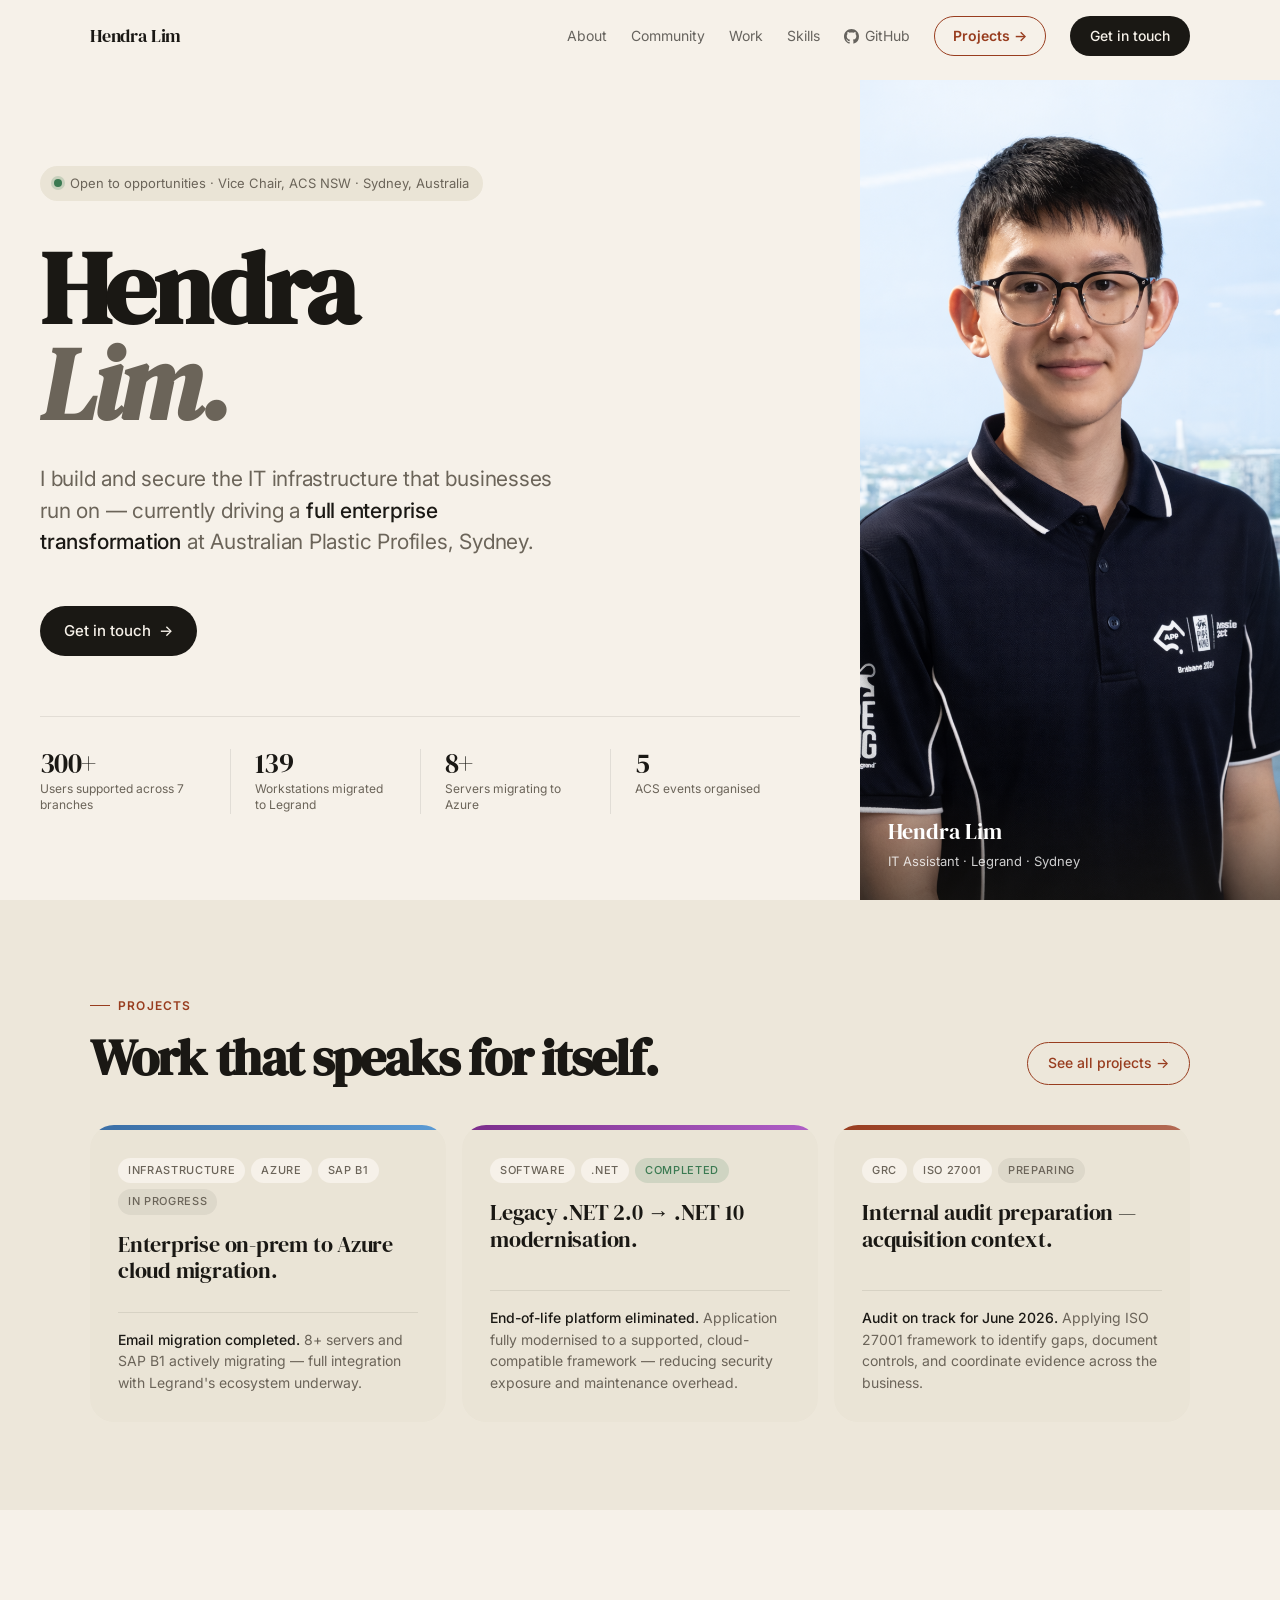
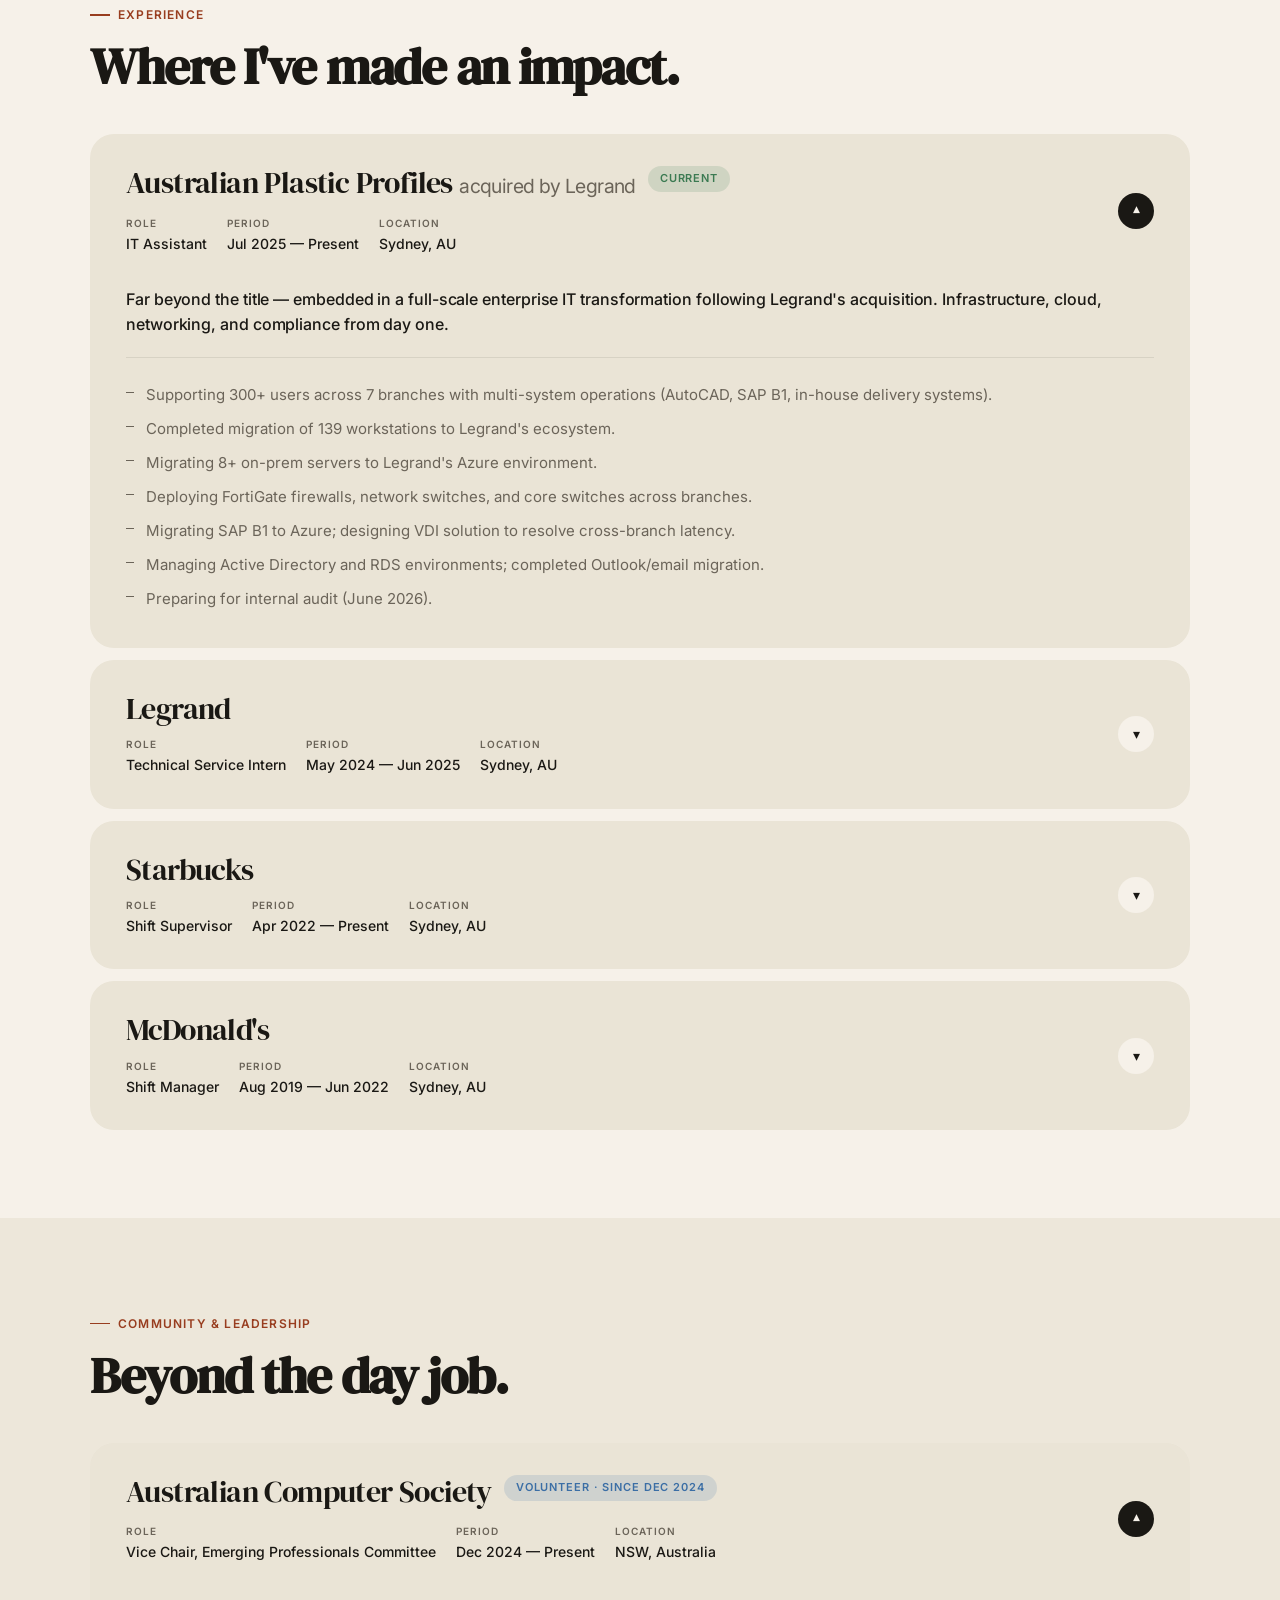
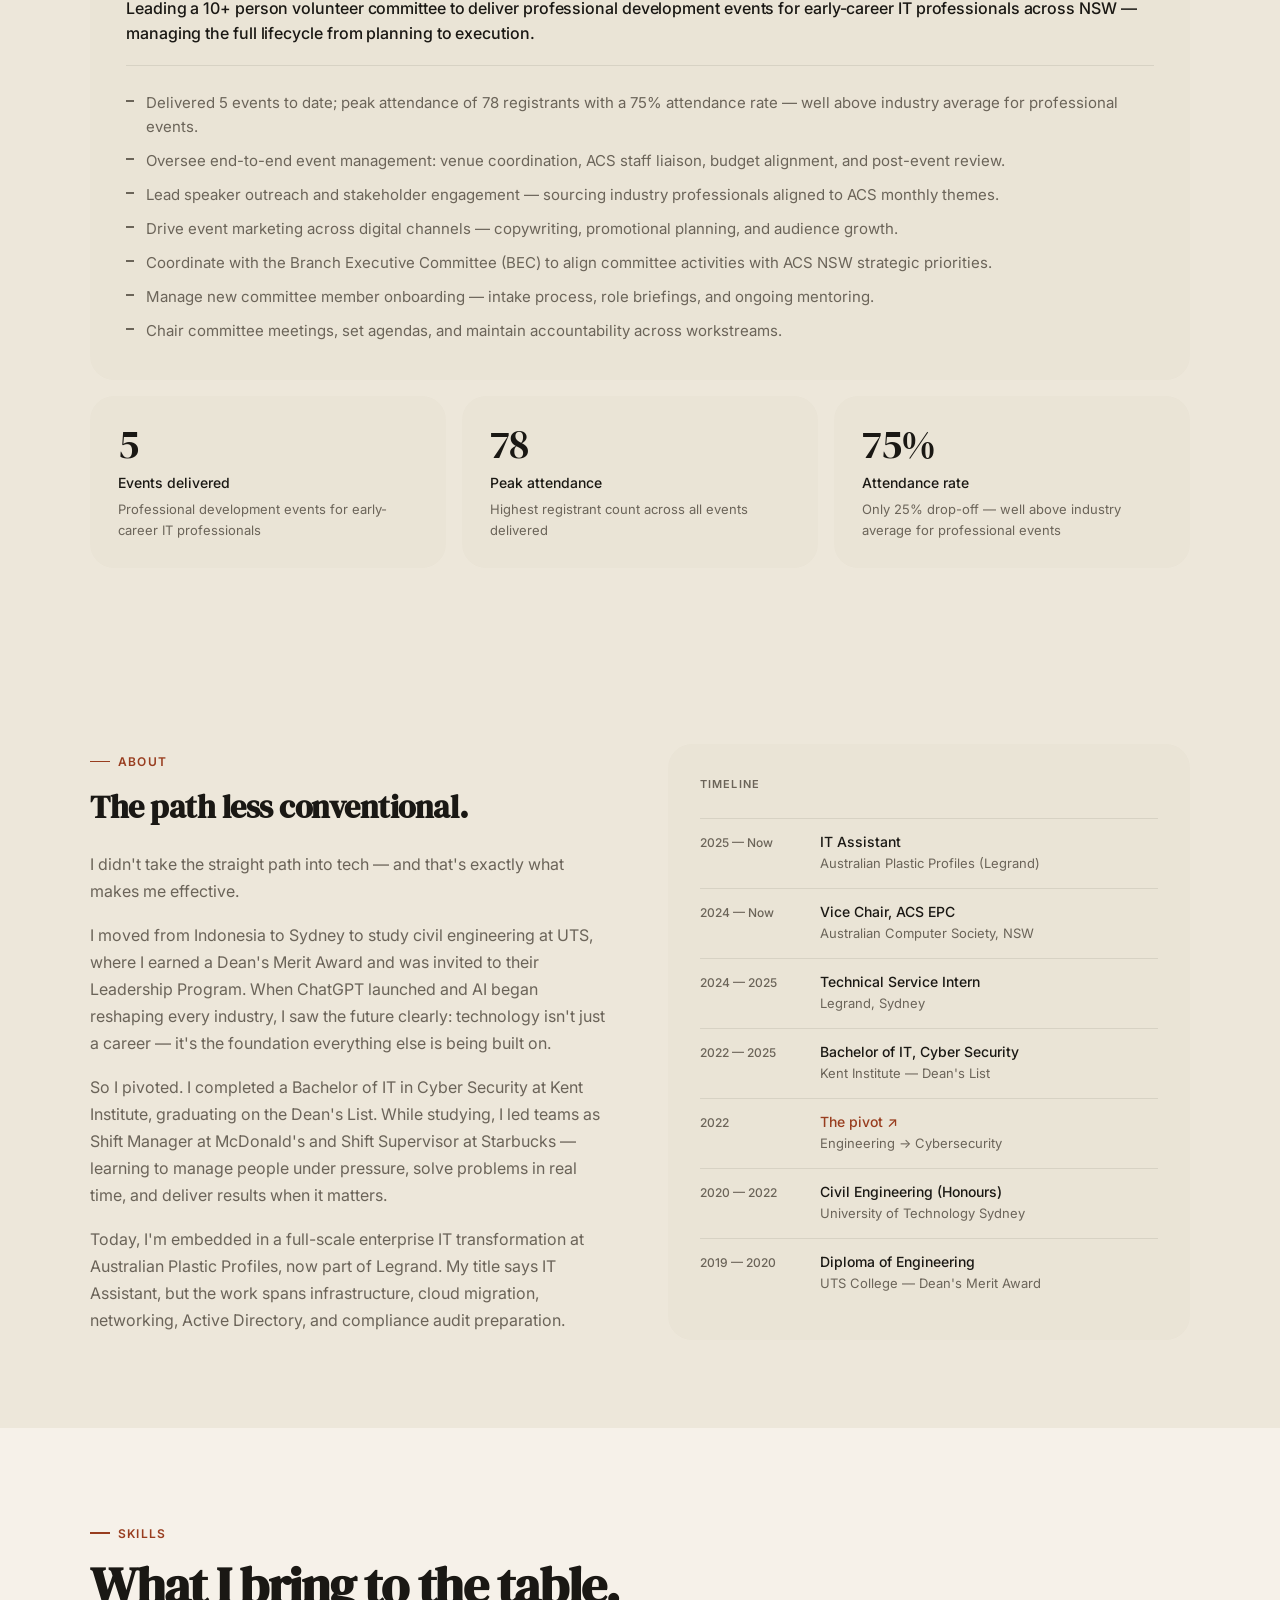
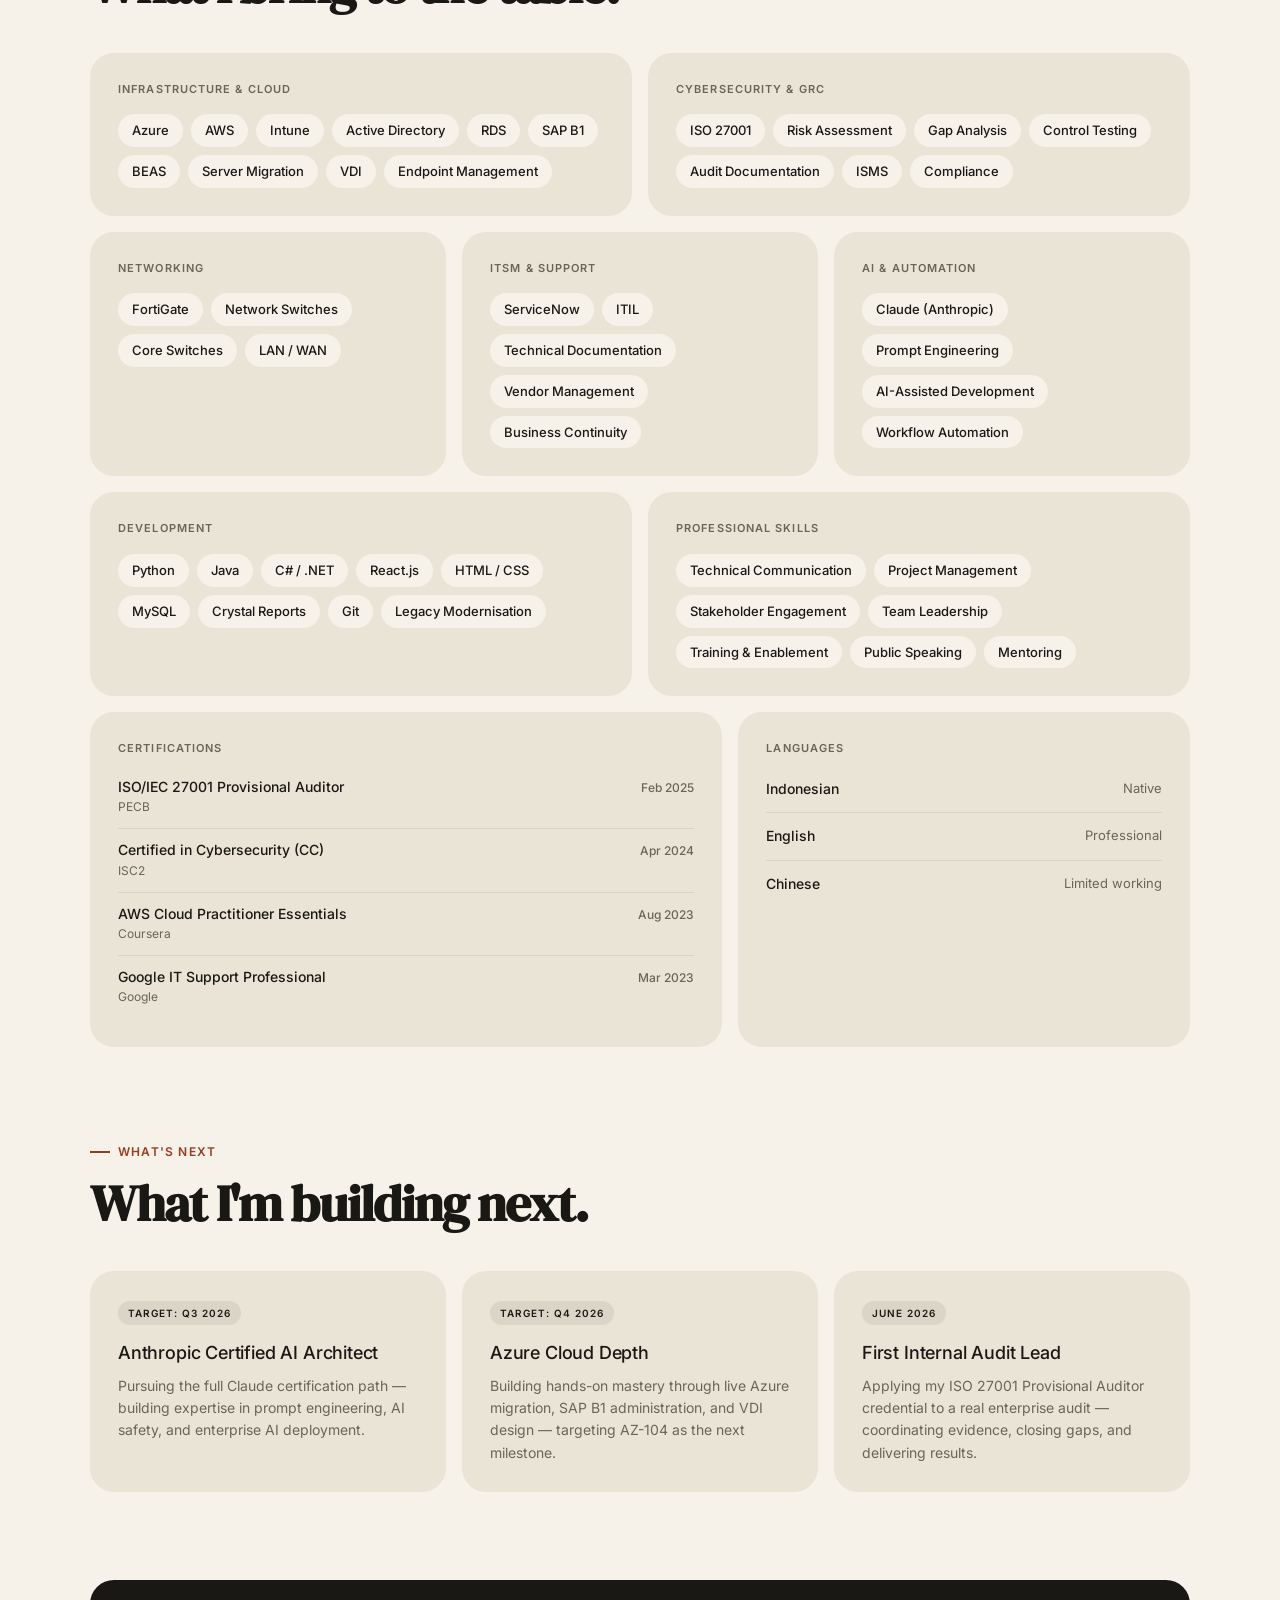
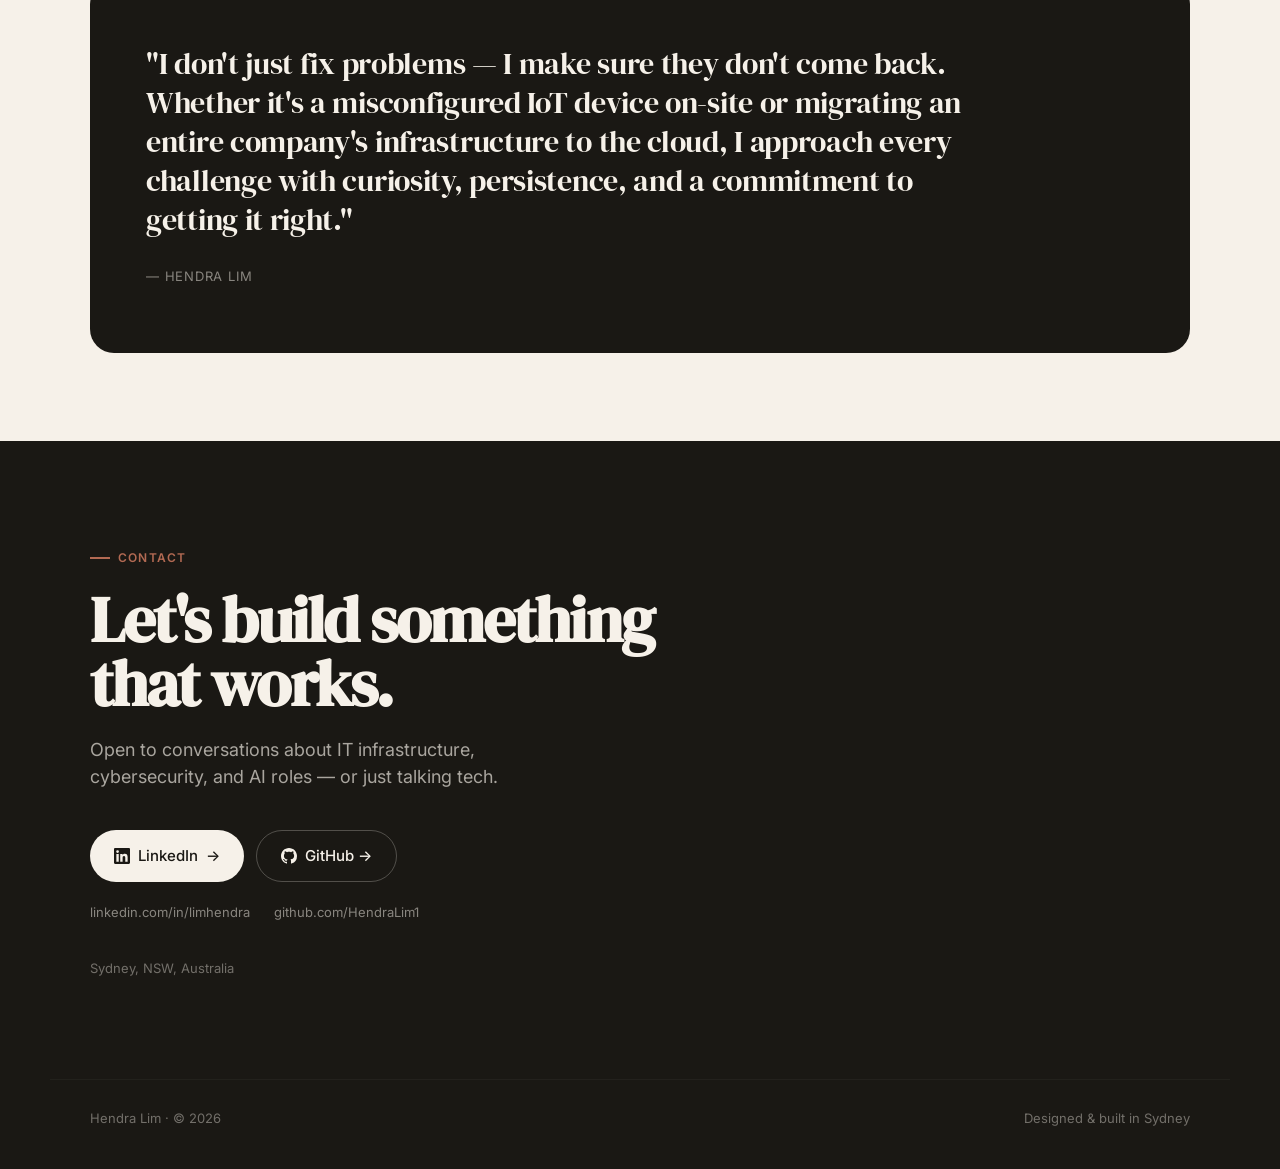
==== commit 6c04bd68: "Redesign 2026 — warm editorial with DM Serif + Inter - New hero layout with photo (hendra.png) - DM " ====
--- a/index.html
+++ b/index.html
@@ -1,496 +1,1151 @@
 <!DOCTYPE html>
 <html lang="en">
 <head>
-    <meta charset="UTF-8">
-    <meta name="viewport" content="width=device-width, initial-scale=1.0">
-    <title>Hendra Lim</title>
-    <meta name="description" content="Hendra Lim — IT professional working at the intersection of infrastructure, cybersecurity, and AI. Based in Sydney, Australia.">
-    <link rel="preconnect" href="https://fonts.googleapis.com">
-    <link rel="preconnect" href="https://fonts.gstatic.com" crossorigin>
-    <link href="https://fonts.googleapis.com/css2?family=Inter:wght@400;500&display=swap" rel="stylesheet">
-    <link rel="stylesheet" href="styles.css">
+  <meta charset="UTF-8">
+  <meta name="viewport" content="width=device-width, initial-scale=1.0">
+  <title>Hendra Lim — IT, Cybersecurity & AI</title>
+  <meta name="description" content="Hendra Lim — IT professional driving enterprise transformation at the intersection of infrastructure, cybersecurity, and AI. Based in Sydney, Australia.">
+  <link rel="preconnect" href="https://fonts.googleapis.com">
+  <link rel="preconnect" href="https://fonts.gstatic.com" crossorigin>
+  <link href="https://fonts.googleapis.com/css2?family=DM+Serif+Display:ital@0;1&family=Inter:ital,wght@0,400;0,500;0,600;1,400&display=swap" rel="stylesheet">
+  <style>
+    /* =============================================
+       HENDRA LIM PORTFOLIO — REDESIGN 2026
+       Warm editorial · DM Serif + Inter
+    ============================================= */
+    :root {
+      --bg:            #F6F1E9;
+      --bg-alt:        #EDE7DA;
+      --bg-card:       #EAE4D6;
+      --bg-card-hover: #E0D9CA;
+      --text:          #1A1814;
+      --text-muted:    #6B6459;
+      --text-subtle:   #9A9087;
+      --accent:        oklch(48% 0.13 38);
+      --accent-mid:    oklch(60% 0.10 38);
+      --accent-pale:   oklch(92% 0.04 38);
+      --green:         #3B7A52;
+      --border:        rgba(26,24,20,0.09);
+      --border-strong: rgba(26,24,20,0.18);
+      --max:           1180px;
+      --r:             18px;
+      --r-lg:          24px;
+      --ease:          cubic-bezier(0.22,1,0.36,1);
+      --t:             200ms;
+    }
+
+    *, *::before, *::after { margin:0; padding:0; box-sizing:border-box; }
+    html { scroll-behavior:smooth; scroll-padding-top:80px; }
+
+    body {
+      font-family: 'Inter', -apple-system, sans-serif;
+      background: var(--bg);
+      color: var(--text);
+      font-size: 16px;
+      line-height: 1.6;
+      -webkit-font-smoothing: antialiased;
+    }
+
+    a { color:inherit; text-decoration:none; }
+    ::selection { background:var(--text); color:var(--bg); }
+
+    .serif { font-family:'DM Serif Display', Georgia, serif; }
+
+    /* ---- Layout ---- */
+    .wrap { max-width:var(--max); margin:0 auto; padding:0 40px; }
+
+    /* ---- Nav ---- */
+    .nav {
+      position:fixed; top:0; left:0; right:0; z-index:200;
+      padding:16px 0;
+      transition: background var(--t) var(--ease), backdrop-filter var(--t);
+    }
+    .nav.scrolled {
+      background: rgba(246,241,233,0.88);
+      backdrop-filter: saturate(180%) blur(14px);
+      -webkit-backdrop-filter: saturate(180%) blur(14px);
+      box-shadow: 0 1px 0 var(--border);
+    }
+    .nav-inner {
+      max-width:var(--max); margin:0 auto; padding:0 40px;
+      display:flex; align-items:center; gap:24px;
+    }
+    .nav-logo {
+      font-family:'DM Serif Display',serif;
+      font-size:18px; letter-spacing:-0.01em;
+      margin-right:auto;
+    }
+    .nav-links { display:flex; gap:24px; }
+    .nav-link {
+      font-size:14px; color:var(--text); opacity:0.65;
+      transition: opacity var(--t);
+    }
+    .nav-link:hover, .nav-link.active { opacity:1; }
+    .nav-projects {
+      font-size:14px; font-weight:600;
+      color: var(--accent);
+      padding:8px 18px;
+      border:1.5px solid var(--accent);
+      border-radius:100px;
+      transition: background var(--t), color var(--t);
+    }
+    .nav-projects:hover { background:var(--accent); color:#fff; }
+    .nav-cta {
+      font-size:14px; font-weight:500;
+      background:var(--text); color:var(--bg);
+      padding:9px 20px; border-radius:100px;
+      transition: background var(--t), transform var(--t);
+    }
+    .nav-cta:hover { background:#2e2b26; transform:translateY(-1px); }
+
+    /* Mobile nav */
+    .mob-btn {
+      display:none; flex-direction:column; gap:5px;
+      background:none; border:none; cursor:pointer; padding:8px;
+    }
+    .mob-btn span { display:block; width:22px; height:1.5px; background:var(--text); transition:transform var(--t), opacity var(--t); }
+    .mob-btn.open span:nth-child(1) { transform:translateY(6.5px) rotate(45deg); }
+    .mob-btn.open span:nth-child(2) { opacity:0; }
+    .mob-btn.open span:nth-child(3) { transform:translateY(-6.5px) rotate(-45deg); }
+    .mob-menu {
+      display:none; position:fixed; top:66px; left:16px; right:16px;
+      background:var(--bg-card); border-radius:var(--r-lg);
+      padding:16px 20px; z-index:199;
+      box-shadow:0 12px 40px rgba(26,24,20,0.1);
+      flex-direction:column;
+    }
+    .mob-menu.open { display:flex; }
+    .mob-menu a { font-size:16px; padding:12px 0; border-bottom:1px solid var(--border); color:var(--text); }
+    .mob-menu a.accent-link { color:var(--accent); font-weight:600; }
+    .mob-menu a:last-child { border-bottom:none; }
+
+    /* ---- Hero ---- */
+    .hero {
+      min-height:100vh;
+      display:grid;
+      grid-template-columns:1fr 420px;
+      gap:0;
+      align-items:stretch;
+      padding-top:80px;
+    }
+    .hero-left {
+      display:flex; flex-direction:column; justify-content:center;
+      padding:80px 60px 80px 40px;
+    }
+    .hero-avail {
+      display:inline-flex; align-items:center; gap:8px;
+      font-size:13px; color:var(--text-muted);
+      padding:7px 14px; background:var(--bg-card);
+      border-radius:100px; margin-bottom:40px;
+      width:fit-content;
+    }
+    .hero-dot { width:8px; height:8px; border-radius:50%; background:var(--green); box-shadow:0 0 0 3px rgba(59,122,82,0.2); }
+    .hero-name {
+      font-family:'DM Serif Display',serif;
+      font-size:clamp(64px,8vw,110px);
+      line-height:0.93;
+      letter-spacing:-0.03em;
+      color:var(--text);
+      margin-bottom:32px;
+    }
+    .hero-name em { font-style:italic; color:var(--text-muted); }
+    .hero-tagline {
+      font-size:clamp(17px,1.8vw,21px);
+      color:var(--text-muted);
+      line-height:1.5;
+      max-width:520px;
+      margin-bottom:48px;
+      letter-spacing:-0.01em;
+    }
+    .hero-tagline strong { color:var(--text); font-weight:500; }
+    .hero-btns { display:flex; gap:12px; flex-wrap:wrap; margin-bottom:60px; }
+    .btn-primary {
+      display:inline-flex; align-items:center; gap:8px;
+      font-size:15px; font-weight:500;
+      background:var(--text); color:var(--bg);
+      padding:13px 24px; border-radius:100px;
+      transition:background var(--t), transform var(--t);
+    }
+    .btn-primary:hover { background:#2e2b26; transform:translateY(-1px); }
+    .btn-primary .arr { transition:transform var(--t); }
+    .btn-primary:hover .arr { transform:translateX(4px); }
+    .btn-secondary {
+      display:inline-flex; align-items:center; gap:8px;
+      font-size:15px; font-weight:500;
+      color:var(--text);
+      padding:13px 24px; border-radius:100px;
+      border:1px solid var(--border-strong);
+      transition:background var(--t), border-color var(--t);
+    }
+    .btn-secondary:hover { background:rgba(26,24,20,0.05); border-color:var(--text); }
+    .hero-stats {
+      display:grid; grid-template-columns:repeat(4,1fr);
+      gap:0; border-top:1px solid var(--border); padding-top:32px;
+    }
+    .hero-stat { padding-right:24px; }
+    .hero-stat + .hero-stat { border-left:1px solid var(--border); padding-left:24px; }
+    .hero-stat-num {
+      font-family:'DM Serif Display',serif;
+      font-size:28px; letter-spacing:-0.02em;
+      color:var(--text); line-height:1;
+      margin-bottom:4px;
+    }
+    .hero-stat-label { font-size:12px; color:var(--text-muted); line-height:1.4; }
+
+    /* Hero photo */
+    .hero-right {
+      position:relative; overflow:hidden;
+      background:var(--bg-alt);
+    }
+    .hero-photo {
+      width:100%; height:100%;
+      object-fit:cover; object-position:center top;
+      display:block;
+    }
+    .hero-photo-caption {
+      position:absolute; bottom:0; left:0; right:0;
+      padding:32px 28px 28px;
+      background:linear-gradient(to top, rgba(26,24,20,0.55) 0%, transparent 100%);
+      color:#fff;
+    }
+    .hero-photo-caption .name { font-family:'DM Serif Display',serif; font-size:22px; }
+    .hero-photo-caption .role { font-size:13px; opacity:0.8; margin-top:2px; }
+
+    /* ---- Section primitives ---- */
+    .section { padding:88px 0; }
+    .section-kicker {
+      font-size:12px; font-weight:600; letter-spacing:0.1em;
+      text-transform:uppercase; color:var(--accent);
+      display:inline-flex; align-items:center; gap:8px;
+      margin-bottom:16px;
+    }
+    .section-kicker::before { content:''; width:20px; height:1.5px; background:var(--accent); }
+    .section-title {
+      font-family:'DM Serif Display',serif;
+      font-size:clamp(36px,4vw,56px);
+      line-height:1.05; letter-spacing:-0.025em;
+      margin-bottom:16px;
+    }
+    .section-sub {
+      font-size:18px; color:var(--text-muted);
+      line-height:1.5; max-width:580px;
+    }
+
+    /* ---- Projects teaser ---- */
+    .projects-teaser { padding:88px 0; background:var(--bg-alt); }
+    .projects-header { display:flex; justify-content:space-between; align-items:flex-end; margin-bottom:40px; flex-wrap:wrap; gap:16px; }
+    .projects-header .section-title { margin-bottom:0; }
+    .view-all {
+      display:inline-flex; align-items:center; gap:8px;
+      font-size:14px; font-weight:500; color:var(--accent);
+      padding:9px 20px; border:1.5px solid var(--accent); border-radius:100px;
+      transition:background var(--t), color var(--t);
+      white-space:nowrap;
+    }
+    .view-all:hover { background:var(--accent); color:#fff; }
+    .projects-grid { display:grid; grid-template-columns:repeat(3,1fr); gap:16px; }
+    .proj-card {
+      background:var(--bg-card); border-radius:var(--r-lg);
+      overflow:hidden;
+      transition:background var(--t), transform var(--t);
+      display:flex; flex-direction:column;
+    }
+    .proj-card:hover { background:var(--bg-card-hover); transform:translateY(-3px); }
+    .proj-card-stripe {
+      height:5px;
+    }
+    .stripe-infra { background: linear-gradient(90deg, #3B6EA5, #5B9BD5); }
+    .stripe-dotnet { background: linear-gradient(90deg, #7B2D8B, #B05FC7); }
+    .stripe-security { background: linear-gradient(90deg, oklch(48% 0.13 38), oklch(60% 0.10 38)); }
+    .proj-card-body { padding:28px; flex:1; display:flex; flex-direction:column; }
+    .proj-tags { display:flex; gap:6px; flex-wrap:wrap; margin-bottom:16px; }
+    .proj-tag {
+      font-size:11px; font-weight:500; letter-spacing:0.06em;
+      text-transform:uppercase; color:var(--text-muted);
+      padding:4px 10px; background:var(--bg); border-radius:100px;
+    }
+    .proj-status-badge {
+      font-size:11px; font-weight:500; letter-spacing:0.06em;
+      text-transform:uppercase;
+      padding:4px 10px; border-radius:100px;
+    }
+    .proj-status-badge.done { background:rgba(59,122,82,0.15); color:var(--green); }
+    .proj-status-badge.wip { background:rgba(26,24,20,0.06); color:var(--text-muted); }
+    .proj-title {
+      font-family:'DM Serif Display',serif;
+      font-size:22px; line-height:1.2; letter-spacing:-0.01em;
+      margin-bottom:12px; flex:1;
+    }
+    .proj-outcome {
+      font-size:14px; color:var(--text-muted); line-height:1.55;
+      border-top:1px solid var(--border); padding-top:16px; margin-top:16px;
+    }
+    .proj-outcome strong { color:var(--text); font-weight:500; }
+
+    /* ---- Work accordion ---- */
+    .work-list { display:grid; gap:12px; }
+    .work-item {
+      background:var(--bg-card); border-radius:var(--r-lg);
+      overflow:hidden; transition:background var(--t);
+    }
+    .work-item:hover { background:var(--bg-card-hover); }
+    .work-header {
+      display:grid; grid-template-columns:1fr auto;
+      align-items:center; gap:24px;
+      padding:32px 36px;
+      cursor:pointer;
+      user-select:none;
+    }
+    .work-header-left {}
+    .work-company {
+      font-family:'DM Serif Display',serif;
+      font-size:clamp(22px,2.5vw,30px); letter-spacing:-0.02em;
+      line-height:1.15; margin-bottom:4px;
+    }
+    .work-company-sub { font-size:13px; color:var(--text-muted); }
+    .work-meta-row { display:flex; gap:20px; margin-top:10px; flex-wrap:wrap; }
+    .work-meta-item { display:flex; flex-direction:column; gap:2px; }
+    .work-meta-label { font-size:10px; font-weight:600; letter-spacing:0.1em; text-transform:uppercase; color:var(--text-muted); }
+    .work-meta-value { font-size:14px; font-weight:500; color:var(--text); }
+    .work-chevron {
+      width:36px; height:36px; border-radius:50%;
+      background:var(--bg); display:flex; align-items:center; justify-content:center;
+      flex-shrink:0; transition:transform var(--t), background var(--t);
+      font-size:14px;
+    }
+    .work-item.open .work-chevron { transform:rotate(180deg); background:var(--text); color:var(--bg); }
+    .work-badge {
+      font-size:11px; font-weight:600; letter-spacing:0.08em;
+      text-transform:uppercase; color:var(--green);
+      padding:4px 12px; background:rgba(59,122,82,0.15);
+      border-radius:100px; align-self:flex-start;
+    }
+    .work-body {
+      display:none; padding:0 36px 32px;
+    }
+    .work-item.open .work-body { display:block; }
+    .work-highlight {
+      font-size:16px; color:var(--text); font-weight:500;
+      line-height:1.55; margin-bottom:20px;
+      padding-bottom:20px; border-bottom:1px solid var(--border);
+      letter-spacing:-0.005em;
+    }
+    .work-bullets { list-style:none; }
+    .work-bullets li {
+      font-size:15px; color:var(--text-muted); line-height:1.6;
+      padding:5px 0 5px 20px; position:relative;
+    }
+    .work-bullets li::before {
+      content:''; position:absolute; left:0; top:14px;
+      width:8px; height:1.5px; background:var(--text-muted);
+    }
+
+    /* ---- About ---- */
+    .about-grid { display:grid; grid-template-columns:1fr 1fr; gap:56px; align-items:start; }
+    .about-lead {
+      font-family:'DM Serif Display',serif;
+      font-size:clamp(24px,2.5vw,32px); line-height:1.25;
+      letter-spacing:-0.015em; margin-bottom:24px;
+    }
+    .about-body { color:var(--text-muted); line-height:1.7; }
+    .about-body p { margin-bottom:16px; }
+    .about-body p:last-child { margin-bottom:0; }
+
+    /* Timeline */
+    .timeline-wrap { background:var(--bg-card); border-radius:var(--r-lg); padding:32px; }
+    .timeline-heading {
+      font-size:11px; font-weight:600; letter-spacing:0.1em;
+      text-transform:uppercase; color:var(--text-muted); margin-bottom:24px;
+    }
+    .tl-item {
+      display:grid; grid-template-columns:100px 1fr;
+      gap:20px; padding:14px 0; border-top:1px solid var(--border);
+      align-items:baseline;
+    }
+    .tl-item:first-of-type { border-top:none; padding-top:0; }
+    .tl-year { font-size:12px; color:var(--text-muted); font-weight:500; }
+    .tl-role { font-size:14px; font-weight:500; color:var(--text); margin-bottom:2px; line-height:1.3; }
+    .tl-org { font-size:13px; color:var(--text-muted); }
+    .tl-item.pivot .tl-role { color:var(--accent); }
+
+    /* ---- Skills ---- */
+    .skills-outer { display:grid; grid-template-columns:repeat(6,1fr); gap:16px; }
+    .skill-card { background:var(--bg-card); border-radius:var(--r-lg); padding:28px; transition:background var(--t); }
+    .skill-card:hover { background:var(--bg-card-hover); }
+    .skill-card-title {
+      font-size:11px; font-weight:600; letter-spacing:0.1em;
+      text-transform:uppercase; color:var(--text-muted); margin-bottom:16px;
+    }
+    .skill-tags { display:flex; flex-wrap:wrap; gap:8px; }
+    .skill-tag {
+      font-size:13px; color:var(--text); padding:6px 14px;
+      background:var(--bg); border-radius:100px; font-weight:500;
+      transition:background var(--t), color var(--t);
+    }
+    .skill-tag:hover { background:var(--text); color:var(--bg); }
+
+    /* Certs */
+    .cert-lang { display:grid; grid-template-columns:1.4fr 1fr; gap:16px; margin-top:16px; }
+    .cert-box, .lang-box { background:var(--bg-card); border-radius:var(--r-lg); padding:28px; }
+    .cert-box h3, .lang-box h3 {
+      font-size:11px; font-weight:600; letter-spacing:0.1em;
+      text-transform:uppercase; color:var(--text-muted); margin-bottom:20px;
+    }
+    .cert-row {
+      display:flex; justify-content:space-between; align-items:baseline;
+      gap:16px; padding:12px 0; border-top:1px solid var(--border);
+    }
+    .cert-row:first-of-type { border-top:none; padding-top:0; }
+    .cert-name { font-size:14px; font-weight:500; color:var(--text); line-height:1.3; }
+    .cert-issuer { font-size:12px; color:var(--text-muted); margin-top:1px; }
+    .cert-date { font-size:12px; color:var(--text-muted); white-space:nowrap; font-weight:500; }
+    .lang-row { display:flex; justify-content:space-between; padding:12px 0; border-top:1px solid var(--border); }
+    .lang-row:first-of-type { border-top:none; padding-top:0; }
+    .lang-name { font-size:14px; font-weight:500; }
+    .lang-level { font-size:13px; color:var(--text-muted); }
+
+    /* ---- Growing ---- */
+    .growing-grid { display:grid; grid-template-columns:repeat(3,1fr); gap:16px; }
+    .growing-card { background:var(--bg-card); border-radius:var(--r-lg); padding:28px; transition:background var(--t); }
+    .growing-card:hover { background:var(--bg-card-hover); }
+    .growing-status {
+      font-size:10px; font-weight:600; letter-spacing:0.1em; text-transform:uppercase;
+      color:var(--text); padding:4px 10px; background:rgba(26,24,20,0.07);
+      border-radius:100px; display:inline-block; margin-bottom:16px;
+    }
+    .growing-card h4 { font-size:18px; font-weight:500; line-height:1.3; letter-spacing:-0.01em; margin-bottom:10px; }
+    .growing-card p { font-size:14px; color:var(--text-muted); line-height:1.6; }
+
+    /* ---- Quote ---- */
+    .quote-section { padding:0 0 88px; }
+    .quote-card {
+      background:var(--text); color:var(--bg);
+      border-radius:var(--r-lg); padding:64px 56px;
+    }
+    .quote-card blockquote {
+      font-family:'DM Serif Display',serif;
+      font-size:clamp(22px,2.5vw,30px);
+      line-height:1.3; letter-spacing:-0.01em;
+      max-width:860px; margin-bottom:24px;
+    }
+    .quote-card cite { font-size:13px; font-style:normal; opacity:0.5; letter-spacing:0.06em; text-transform:uppercase; }
+
+    /* ---- Contact (dark) ---- */
+    .contact-section { background:var(--text); color:var(--bg); padding:100px 0; }
+    .contact-inner { max-width:680px; }
+    .contact-kicker {
+      font-size:12px; font-weight:600; letter-spacing:0.1em;
+      text-transform:uppercase; color:var(--accent-mid);
+      display:inline-flex; align-items:center; gap:8px; margin-bottom:20px;
+    }
+    .contact-kicker::before { content:''; width:20px; height:1.5px; background:var(--accent-mid); }
+    .contact-title {
+      font-family:'DM Serif Display',serif;
+      font-size:clamp(40px,5vw,64px); line-height:1.0;
+      letter-spacing:-0.03em; margin-bottom:20px;
+    }
+    .contact-body { font-size:18px; opacity:0.65; line-height:1.5; margin-bottom:40px; max-width:500px; }
+    .contact-btns { display:flex; gap:12px; flex-wrap:wrap; }
+    .btn-light {
+      display:inline-flex; align-items:center; gap:8px;
+      font-size:15px; font-weight:500;
+      background:var(--bg); color:var(--text);
+      padding:13px 24px; border-radius:100px;
+      transition:background var(--t), transform var(--t);
+    }
+    .btn-light:hover { background:#e8e2d8; transform:translateY(-1px); }
+    .btn-light .arr { transition:transform var(--t); }
+    .btn-light:hover .arr { transform:translateX(4px); }
+    .btn-ghost {
+      display:inline-flex; align-items:center; gap:8px;
+      font-size:15px; font-weight:500; color:var(--bg);
+      padding:13px 24px; border-radius:100px;
+      border:1px solid rgba(246,241,233,0.25);
+      transition:border-color var(--t), background var(--t);
+    }
+    .btn-ghost:hover { border-color:rgba(246,241,233,0.6); background:rgba(246,241,233,0.07); }
+    .contact-location { font-size:13px; opacity:0.4; margin-top:36px; }
+
+    /* ---- Footer ---- */
+    .footer { background:var(--text); color:var(--bg); padding:0 0 40px; }
+    .footer-inner {
+      max-width:var(--max); margin:0 auto; padding:0 40px;
+      display:flex; justify-content:space-between; align-items:center;
+      font-size:13px; opacity:0.4;
+      border-top:1px solid rgba(246,241,233,0.1);
+      padding-top:28px;
+    }
+    .footer-inner a { border-bottom:1px solid rgba(246,241,233,0.2); padding-bottom:1px; }
+    .footer-inner a:hover { opacity:1; }
+
+    /* ---- Floating Projects CTA ---- */
+    .float-cta {
+      position:fixed; bottom:28px; right:28px; z-index:100;
+      display:none;
+      align-items:center; gap:8px;
+      background:var(--accent); color:#fff;
+      font-size:14px; font-weight:500;
+      padding:12px 22px; border-radius:100px;
+      box-shadow:0 8px 32px rgba(0,0,0,0.2);
+      transition:transform var(--t), box-shadow var(--t);
+    }
+    .float-cta:hover { transform:translateY(-2px); box-shadow:0 12px 40px rgba(0,0,0,0.25); }
+    .float-cta.visible { display:flex; }
+
+    /* ---- Fade-in animations ---- */
+    .fade { opacity:0; transform:translateY(24px); transition:opacity 0.6s var(--ease), transform 0.6s var(--ease); }
+    .fade.in { opacity:1; transform:translateY(0); }
+
+    /* ---- Responsive ---- */
+    @media (max-width:1024px) {
+      .hero { grid-template-columns:1fr; min-height:auto; }
+      .hero-left { padding:100px 40px 60px; }
+      .hero-right { height:420px; }
+      .hero-stats { grid-template-columns:repeat(2,1fr); gap:16px; }
+      .hero-stat + .hero-stat { border-left:none; padding-left:0; }
+      .hero-stat:nth-child(3), .hero-stat:nth-child(4) { border-top:1px solid var(--border); padding-top:16px; }
+      .about-grid { grid-template-columns:1fr; gap:32px; }
+      .growing-grid { grid-template-columns:1fr 1fr; }
+      .cert-lang { grid-template-columns:1fr; }
+    }
+    @media (max-width:768px) {
+      .wrap { padding:0 20px; }
+      .nav-inner { padding:0 20px; }
+      .nav-links, .nav-cta, .nav-projects { display:none; }
+      .mob-btn { display:flex; }
+      .hero-left { padding:90px 20px 48px; }
+      .hero-stats { grid-template-columns:repeat(2,1fr); }
+      .projects-grid { grid-template-columns:1fr; }
+      .skills-outer { grid-template-columns:1fr 1fr; } .skill-card { grid-column: span 1 !important; }
+      .growing-grid { grid-template-columns:1fr; }
+      .work-header { padding:24px 20px; }
+      .work-body { padding:0 20px 24px; }
+      .quote-card { padding:40px 28px; }
+      .float-cta { bottom:20px; right:20px; }
+      .footer-inner { flex-direction:column; gap:8px; text-align:center; padding:20px; }
+    }
+  </style>
 </head>
 <body>
-    <nav class="nav" id="nav">
-        <div class="nav-container">
-            <a href="#" class="nav-logo">Hendra Lim</a>
-            <div class="nav-links">
-                <a href="#about" class="nav-link">About</a>
-                <a href="#impact" class="nav-link">Impact</a>
-                <a href="#work" class="nav-link">Work</a>
-                <a href="#skills" class="nav-link">Skills</a>
-                <a href="projects.html" class="nav-link">Projects</a>
+
+  <!-- NAV -->
+  <nav class="nav" id="nav">
+    <div class="nav-inner">
+      <a href="#" class="nav-logo serif">Hendra Lim</a>
+      <div class="nav-links">
+        <a href="#about" class="nav-link">About</a>
+        <a href="#community" class="nav-link">Community</a>
+        <a href="#work" class="nav-link">Work</a>
+        <a href="#skills" class="nav-link">Skills</a>
+      </div>
+      <a href="https://github.com/HendraLim1" target="_blank" rel="noopener" class="nav-link" style="opacity:0.65;display:inline-flex;align-items:center;gap:6px;"><svg width="15" height="15" viewBox="0 0 24 24" fill="currentColor"><path d="M12 0C5.37 0 0 5.37 0 12c0 5.31 3.435 9.795 8.205 11.385.6.105.825-.255.825-.57 0-.285-.015-1.23-.015-2.235-3.015.555-3.795-.735-4.035-1.41-.135-.345-.72-1.41-1.23-1.695-.42-.225-1.02-.78-.015-.795.945-.015 1.62.87 1.845 1.23 1.08 1.815 2.805 1.305 3.495.99.105-.78.42-1.305.765-1.605-2.67-.3-5.46-1.335-5.46-5.925 0-1.305.465-2.385 1.23-3.225-.12-.3-.54-1.53.12-3.18 0 0 1.005-.315 3.3 1.23.96-.27 1.98-.405 3-.405s2.04.135 3 .405c2.295-1.56 3.3-1.23 3.3-1.23.66 1.65.24 2.88.12 3.18.765.84 1.23 1.905 1.23 3.225 0 4.605-2.805 5.625-5.475 5.925.435.375.81 1.095.81 2.22 0 1.605-.015 2.895-.015 3.3 0 .315.225.69.825.57A12.02 12.02 0 0 0 24 12c0-6.63-5.37-12-12-12z"/></svg>GitHub</a>
+      <a href="projects.html" class="nav-projects">Projects →</a>
+      <a href="#contact" class="nav-cta">Get in touch</a>
+      <button class="mob-btn" id="mobBtn" aria-label="Menu">
+        <span></span><span></span><span></span>
+      </button>
+    </div>
+  </nav>
+
+  <div class="mob-menu" id="mobMenu">
+    <a href="#about">About</a>
+    <a href="#work">Work</a>
+    <a href="#skills">Skills</a>
+    <a href="projects.html" class="accent-link">Projects →</a>
+    <a href="#contact">Get in touch</a>
+  </div>
+
+  <!-- HERO -->
+  <section class="hero" id="hero">
+    <div class="hero-left">
+      <div class="hero-avail">
+        <span class="hero-dot"></span>
+        Open to opportunities · Vice Chair, ACS NSW · Sydney, Australia
+      </div>
+      <h1 class="hero-name serif">
+        Hendra<br><em>Lim.</em>
+      </h1>
+      <p class="hero-tagline">
+        I build and secure the IT infrastructure that businesses run on — currently driving a <strong>full enterprise transformation</strong> at Australian Plastic Profiles, Sydney.
+      </p>
+      <div class="hero-btns">
+        <a href="#contact" class="btn-primary">Get in touch <span class="arr">→</span></a>
+
+      </div>
+      <div class="hero-stats">
+        <div class="hero-stat">
+          <div class="hero-stat-num stat-count" data-count="300" data-suffix="+">0</div>
+          <div class="hero-stat-label">Users supported across 7 branches</div>
+        </div>
+        <div class="hero-stat">
+          <div class="hero-stat-num stat-count" data-count="139" data-suffix="">0</div>
+          <div class="hero-stat-label">Workstations migrated to Legrand</div>
+        </div>
+        <div class="hero-stat">
+          <div class="hero-stat-num stat-count" data-count="8" data-suffix="+">0</div>
+          <div class="hero-stat-label">Servers migrating to Azure</div>
+        </div>
+        <div class="hero-stat">
+          <div class="hero-stat-num stat-count" data-count="5" data-suffix="">0</div>
+          <div class="hero-stat-label">ACS events organised</div>
+        </div>
+      </div>
+    </div>
+    <div class="hero-right">
+      <img src="hendra.png" alt="Hendra Lim" class="hero-photo">
+      <div class="hero-photo-caption">
+        <div class="name serif">Hendra Lim</div>
+        <div class="role">IT Assistant · Legrand · Sydney</div>
+      </div>
+    </div>
+  </section>
+
+  <!-- PROJECTS TEASER -->
+  <section class="projects-teaser" id="projects">
+    <div class="wrap">
+      <div class="projects-header">
+        <div>
+          <div class="section-kicker">Projects</div>
+          <h2 class="section-title serif">Work that speaks for itself.</h2>
+        </div>
+        <a href="projects.html" class="view-all">See all projects →</a>
+      </div>
+      <div class="projects-grid">
+
+        <a href="projects.html" class="proj-card fade">
+          <div class="proj-card-stripe stripe-infra"></div>
+          <div class="proj-card-body">
+            <div class="proj-tags">
+              <span class="proj-tag">Infrastructure</span>
+              <span class="proj-tag">Azure</span>
+              <span class="proj-tag">SAP B1</span>
+              <span class="proj-status-badge wip">In progress</span>
             </div>
-            <a href="#contact" class="nav-cta">
-                Get in touch
-                <span class="arrow">→</span>
-            </a>
-            <button class="mobile-menu-btn" id="mobileMenuBtn" aria-label="Toggle menu">
-                <span></span>
-                <span></span>
-                <span></span>
-            </button>
-        </div>
-    </nav>
-
-    <div class="mobile-menu" id="mobileMenu">
-        <a href="#about" class="mobile-menu-link">About</a>
-        <a href="#impact" class="mobile-menu-link">Impact</a>
-        <a href="#work" class="mobile-menu-link">Work</a>
-        <a href="#skills" class="mobile-menu-link">Skills</a>
-        <a href="projects.html" class="mobile-menu-link">Projects</a>
-        <a href="#contact" class="mobile-menu-link">Contact</a>
+            <div class="proj-title serif">Enterprise on-prem to Azure cloud migration.</div>
+            <div class="proj-outcome">
+              <strong>Email migration completed.</strong> 8+ servers and SAP B1 actively migrating — full integration with Legrand's ecosystem underway.
+            </div>
+          </div>
+        </a>
+
+        <a href="projects.html" class="proj-card fade">
+          <div class="proj-card-stripe stripe-dotnet"></div>
+          <div class="proj-card-body">
+            <div class="proj-tags">
+              <span class="proj-tag">Software</span>
+              <span class="proj-tag">.NET</span>
+              <span class="proj-status-badge done">Completed</span>
+            </div>
+            <div class="proj-title serif">Legacy .NET 2.0 → .NET 10 modernisation.</div>
+            <div class="proj-outcome">
+              <strong>End-of-life platform eliminated.</strong> Application fully modernised to a supported, cloud-compatible framework — reducing security exposure and maintenance overhead.
+            </div>
+          </div>
+        </a>
+
+        <a href="projects.html" class="proj-card fade">
+          <div class="proj-card-stripe stripe-security"></div>
+          <div class="proj-card-body">
+            <div class="proj-tags">
+              <span class="proj-tag">GRC</span>
+              <span class="proj-tag">ISO 27001</span>
+              <span class="proj-status-badge wip">Preparing</span>
+            </div>
+            <div class="proj-title serif">Internal audit preparation — acquisition context.</div>
+            <div class="proj-outcome">
+              <strong>Audit on track for June 2026.</strong> Applying ISO 27001 framework to identify gaps, document controls, and coordinate evidence across the business.
+            </div>
+          </div>
+        </a>
+
+      </div>
     </div>
-
-    <!-- Hero -->
-    <section class="hero">
-        <div class="container">
-            <div class="hero-content">
-                <div class="hero-eyebrow">
-                    <span class="hero-dot"></span>
-                    Available for opportunities · Sydney, Australia
-                </div>
-                <h1 class="hero-title">
-                    IT, cybersecurity, and&nbsp;AI — <span class="accent">turning complexity into systems that quietly work.</span>
-                </h1>
-                <p class="hero-role">Hendra Lim. Currently driving enterprise IT transformation at Legrand (Australian Plastic Profiles), and serving as Vice Chair of the ACS Emerging Professional Committee in NSW.</p>
-                <div class="hero-cta">
-                    <a href="#contact" class="btn-primary">
-                        Get in touch
-                        <span class="arrow">→</span>
-                    </a>
-                    <a href="Hendra_Lim_CV.pdf" class="btn-secondary" download>
-                        Download CV
-                    </a>
-                </div>
+  </section>
+
+  <!-- WORK -->
+  <section class="section" id="work">
+    <div class="wrap">
+      <div class="section-kicker">Experience</div>
+      <h2 class="section-title serif">Where I've made an impact.</h2>
+
+      <div class="work-list" style="margin-top:40px;">
+
+        <div class="work-item open">
+          <div class="work-header" onclick="toggleWork(this)">
+            <div class="work-header-left">
+              <div style="display:flex;align-items:center;gap:12px;flex-wrap:wrap;margin-bottom:8px;">
+                <div class="work-company serif">Australian Plastic Profiles <span style="font-family:Inter,sans-serif;font-size:0.65em;font-style:normal;color:var(--text-muted);font-weight:400;">acquired by Legrand</span></div>
+                <span class="work-badge">Current</span>
+              </div>
+              <div class="work-meta-row">
+                <div class="work-meta-item"><span class="work-meta-label">Role</span><span class="work-meta-value">IT Assistant</span></div>
+                <div class="work-meta-item"><span class="work-meta-label">Period</span><span class="work-meta-value">Jul 2025 — Present</span></div>
+                <div class="work-meta-item"><span class="work-meta-label">Location</span><span class="work-meta-value">Sydney, AU</span></div>
+              </div>
             </div>
-        </div>
-    </section>
-
-    <!-- Impact -->
-    <section class="section" id="impact">
-        <div class="container">
-            <div class="section-header">
-                <span class="section-kicker">Impact</span>
-                <h2 class="section-title">Results from current work.</h2>
-                <p class="section-subtitle">Real numbers from enterprise IT transformation — the scale of people and systems I'm supporting day-to-day.</p>
+            <div class="work-chevron">▾</div>
+          </div>
+          <div class="work-body">
+            <p class="work-highlight">Far beyond the title — embedded in a full-scale enterprise IT transformation following Legrand's acquisition. Infrastructure, cloud, networking, and compliance from day one.</p>
+            <ul class="work-bullets">
+              <li>Supporting 300+ users across 7 branches with multi-system operations (AutoCAD, SAP B1, in-house delivery systems).</li>
+              <li>Completed migration of 139 workstations to Legrand's ecosystem.</li>
+              <li>Migrating 8+ on-prem servers to Legrand's Azure environment.</li>
+              <li>Deploying FortiGate firewalls, network switches, and core switches across branches.</li>
+              <li>Migrating SAP B1 to Azure; designing VDI solution to resolve cross-branch latency.</li>
+              <li>Managing Active Directory and RDS environments; completed Outlook/email migration.</li>
+              <li>Preparing for internal audit (June 2026).</li>
+            </ul>
+          </div>
+        </div>
+
+        <div class="work-item">
+          <div class="work-header" onclick="toggleWork(this)">
+            <div class="work-header-left">
+              <div class="work-company serif" style="margin-bottom:8px;">Legrand</div>
+              <div class="work-meta-row">
+                <div class="work-meta-item"><span class="work-meta-label">Role</span><span class="work-meta-value">Technical Service Intern</span></div>
+                <div class="work-meta-item"><span class="work-meta-label">Period</span><span class="work-meta-value">May 2024 — Jun 2025</span></div>
+                <div class="work-meta-item"><span class="work-meta-label">Location</span><span class="work-meta-value">Sydney, AU</span></div>
+              </div>
             </div>
-            <div class="stats-grid">
-                <div class="stat-card" data-count="300" data-suffix="+">
-                    <span class="stat-number">0</span>
-                    <div>
-                        <div class="stat-label">Users supported</div>
-                        <div class="stat-context">Across 7 branches at Legrand</div>
-                    </div>
-                </div>
-                <div class="stat-card" data-count="139" data-suffix="">
-                    <span class="stat-number">0</span>
-                    <div>
-                        <div class="stat-label">Workstations migrated</div>
-                        <div class="stat-context">Full migration completed</div>
-                    </div>
-                </div>
-                <div class="stat-card" data-count="7" data-suffix="">
-                    <span class="stat-number">0</span>
-                    <div>
-                        <div class="stat-label">Branches supported</div>
-                        <div class="stat-context">Distributed national operations</div>
-                    </div>
-                </div>
-                <div class="stat-card" data-count="5" data-suffix="">
-                    <span class="stat-number">0</span>
-                    <div>
-                        <div class="stat-label">ACS events organised</div>
-                        <div class="stat-context">Early-career IT community</div>
-                    </div>
-                </div>
+            <div class="work-chevron">▾</div>
+          </div>
+          <div class="work-body">
+            <p class="work-highlight">Solving real-world IoT problems where documentation didn't match reality — figuring out whether issues were product faults, configuration errors, or client-environment problems.</p>
+            <ul class="work-bullets">
+              <li>Resolved 150+ customer inquiries for IoT devices — smart switches, intercoms, emergency lighting.</li>
+              <li>Improved device reliability by ~20% through firmware stability testing.</li>
+              <li>Performed risk assessments and technical documentation for product compliance.</li>
+              <li>Collaborated across engineering, support, and sales — expediting issue resolution by 15%.</li>
+            </ul>
+          </div>
+        </div>
+
+        <div class="work-item">
+          <div class="work-header" onclick="toggleWork(this)">
+            <div class="work-header-left">
+              <div class="work-company serif" style="margin-bottom:8px;">Starbucks</div>
+              <div class="work-meta-row">
+                <div class="work-meta-item"><span class="work-meta-label">Role</span><span class="work-meta-value">Shift Supervisor</span></div>
+                <div class="work-meta-item"><span class="work-meta-label">Period</span><span class="work-meta-value">Apr 2022 — Present</span></div>
+                <div class="work-meta-item"><span class="work-meta-label">Location</span><span class="work-meta-value">Sydney, AU</span></div>
+              </div>
             </div>
-        </div>
-    </section>
-
-    <!-- About -->
-    <section class="section" id="about">
-        <div class="container">
-            <div class="section-header">
-                <span class="section-kicker">About</span>
-                <h2 class="section-title">The path less conventional.</h2>
+            <div class="work-chevron">▾</div>
+          </div>
+          <div class="work-body">
+            <p class="work-highlight">Running a high-volume team taught me what no IT course covers: calm under pressure, clear communication, and getting results when stakes are real.</p>
+            <ul class="work-bullets">
+              <li>Trained and supervised 16+ staff — 10% improvement in customer service scores.</li>
+              <li>Reduced inventory waste by 5% through effective stock management.</li>
+              <li>Passed all health and safety inspections without violations.</li>
+            </ul>
+          </div>
+        </div>
+
+        <div class="work-item">
+          <div class="work-header" onclick="toggleWork(this)">
+            <div class="work-header-left">
+              <div class="work-company serif" style="margin-bottom:8px;">McDonald's</div>
+              <div class="work-meta-row">
+                <div class="work-meta-item"><span class="work-meta-label">Role</span><span class="work-meta-value">Shift Manager</span></div>
+                <div class="work-meta-item"><span class="work-meta-label">Period</span><span class="work-meta-value">Aug 2019 — Jun 2022</span></div>
+                <div class="work-meta-item"><span class="work-meta-label">Location</span><span class="work-meta-value">Sydney, AU</span></div>
+              </div>
             </div>
-            <div class="about-grid">
-                <div class="about-text-block">
-                    <p class="about-lead">I didn't take the straight path into tech — and that's exactly what makes me effective.</p>
-                    <p>I moved from Indonesia to Sydney to study civil engineering at UTS, where I earned a Dean's Merit Award and was invited to their Leadership Program. When ChatGPT launched and AI began reshaping every industry, I saw the future clearly: technology isn't just a career — it's the foundation everything else is being built on.</p>
-                    <p>So I pivoted. I completed a Bachelor of IT in Cyber Security at Kent Institute, graduating on the Dean's List. While studying, I led teams as a Shift Manager at McDonald's and Shift Supervisor at Starbucks — learning to manage people under pressure, solve problems in real time, and deliver results when it matters.</p>
-                    <p>Today, I'm embedded in a full-scale enterprise IT transformation at Australian Plastic Profiles, now part of Legrand. My title says IT Assistant, but the work spans infrastructure, cloud migration, networking, Active Directory, and compliance audit preparation.</p>
-                </div>
-                <div class="timeline-card">
-                    <div class="timeline-card-title">Timeline</div>
-                    <div class="timeline-item">
-                        <div class="timeline-year">2025 — Now</div>
-                        <div class="timeline-content">
-                            <h4>IT Assistant</h4>
-                            <p>Australian Plastic Profiles (Legrand)</p>
-                        </div>
-                    </div>
-                    <div class="timeline-item">
-                        <div class="timeline-year">2024 — Now</div>
-                        <div class="timeline-content">
-                            <h4>Vice Chair, ACS EPC</h4>
-                            <p>Australian Computer Society, NSW</p>
-                        </div>
-                    </div>
-                    <div class="timeline-item">
-                        <div class="timeline-year">2022 — Now</div>
-                        <div class="timeline-content">
-                            <h4>Shift Supervisor</h4>
-                            <p>Starbucks, Sydney</p>
-                        </div>
-                    </div>
-                    <div class="timeline-item">
-                        <div class="timeline-year">2024 — 2025</div>
-                        <div class="timeline-content">
-                            <h4>Technical Service Intern</h4>
-                            <p>Legrand, Sydney</p>
-                        </div>
-                    </div>
-                    <div class="timeline-item">
-                        <div class="timeline-year">2022 — 2025</div>
-                        <div class="timeline-content">
-                            <h4>Bachelor of IT, Cyber Security</h4>
-                            <p>Kent Institute — Dean's List</p>
-                        </div>
-                    </div>
-                    <div class="timeline-item pivot">
-                        <div class="timeline-year">2022</div>
-                        <div class="timeline-content">
-                            <h4>The pivot — Engineering to Cybersecurity</h4>
-                            <p>A deliberate move toward where the future is being built</p>
-                        </div>
-                    </div>
-                    <div class="timeline-item">
-                        <div class="timeline-year">2020 — 2022</div>
-                        <div class="timeline-content">
-                            <h4>Civil Engineering (Honours)</h4>
-                            <p>University of Technology Sydney</p>
-                        </div>
-                    </div>
-                    <div class="timeline-item">
-                        <div class="timeline-year">2019 — 2020</div>
-                        <div class="timeline-content">
-                            <h4>Diploma of Engineering</h4>
-                            <p>UTS College — Dean's Merit Award</p>
-                        </div>
-                    </div>
-                </div>
+            <div class="work-chevron">▾</div>
+          </div>
+          <div class="work-body">
+            <ul class="work-bullets">
+              <li>Managed high-volume operations, supervising up to 12 staff per shift.</li>
+              <li>Achieved 15% reduction in average customer wait times.</li>
+              <li>Reduced administrative processing time by 25% through streamlined procedures.</li>
+            </ul>
+          </div>
+        </div>
+
+      </div>
+    </div>
+  </section>
+
+  <!-- COMMUNITY -->
+  <section class="section" id="community" style="background:var(--bg-alt);">
+    <div class="wrap">
+      <div class="section-kicker">Community &amp; Leadership</div>
+      <h2 class="section-title serif">Beyond the day job.</h2>
+      <div class="work-list" style="margin-top:40px;">
+        <div class="work-item open">
+          <div class="work-header" onclick="toggleWork(this)">
+            <div class="work-header-left">
+              <div style="display:flex;align-items:center;gap:12px;flex-wrap:wrap;margin-bottom:8px;">
+                <div class="work-company serif">Australian Computer Society</div>
+                <span class="work-badge" style="background:rgba(59,110,165,0.15);color:#3B6EA5;">Volunteer · Since Dec 2024</span>
+              </div>
+              <div class="work-meta-row">
+                <div class="work-meta-item"><span class="work-meta-label">Role</span><span class="work-meta-value">Vice Chair, Emerging Professionals Committee</span></div>
+                <div class="work-meta-item"><span class="work-meta-label">Period</span><span class="work-meta-value">Dec 2024 — Present</span></div>
+                <div class="work-meta-item"><span class="work-meta-label">Location</span><span class="work-meta-value">NSW, Australia</span></div>
+              </div>
             </div>
-        </div>
-    </section>
-
-    <!-- Work / Experience -->
-    <section class="section" id="work">
-        <div class="container">
-            <div class="section-header">
-                <span class="section-kicker">Work</span>
-                <h2 class="section-title">Where I've made an impact.</h2>
-            </div>
-
-            <div class="work-list">
-                <article class="work-card">
-                    <div class="work-card-header">
-                        <h3 class="work-card-company">
-                            Australian Plastic Profiles
-                            <span class="work-card-acquired">acquired by Legrand</span>
-                        </h3>
-                        <span class="work-card-badge">Current</span>
-                    </div>
-                    <div class="work-card-meta">
-                        <div class="work-card-meta-item">
-                            <span class="work-card-meta-label">Role</span>
-                            <span class="work-card-meta-value">IT Assistant</span>
-                        </div>
-                        <div class="work-card-meta-item">
-                            <span class="work-card-meta-label">Period</span>
-                            <span class="work-card-meta-value">Jul 2025 — Present</span>
-                        </div>
-                        <div class="work-card-meta-item">
-                            <span class="work-card-meta-label">Location</span>
-                            <span class="work-card-meta-value">Sydney, Australia</span>
-                        </div>
-                    </div>
-                    <p class="work-card-highlight">Far beyond the title — I'm embedded in a full-scale enterprise IT transformation following Legrand's acquisition. The work spans infrastructure, cloud, networking, and compliance.</p>
-                    <ul class="work-card-list">
-                        <li>Supporting 300+ users across 7 branches with multi-system operations (AutoCAD, SAP B1, in-house delivery systems, printers, workstations).</li>
-                        <li>Completed migration of 139 workstations to Legrand's ecosystem.</li>
-                        <li>Migrating 8+ on-prem servers to Legrand's Azure environment.</li>
-                        <li>Deploying new network infrastructure — FortiGate firewalls, network switches, and core switches.</li>
-                        <li>Migrating SAP B1 from on-prem to Azure cloud; designing VDI solution to resolve cross-branch latency.</li>
-                        <li>Managing Active Directory and RDS environments; completed Outlook/email migration.</li>
-                        <li>Preparing for upcoming internal audit (June 2026).</li>
-                    </ul>
-                </article>
-
-                <article class="work-card">
-                    <div class="work-card-header">
-                        <h3 class="work-card-company">Legrand</h3>
-                    </div>
-                    <div class="work-card-meta">
-                        <div class="work-card-meta-item">
-                            <span class="work-card-meta-label">Role</span>
-                            <span class="work-card-meta-value">Technical Service Intern</span>
-                        </div>
-                        <div class="work-card-meta-item">
-                            <span class="work-card-meta-label">Period</span>
-                            <span class="work-card-meta-value">May 2024 — Jun 2025</span>
-                        </div>
-                        <div class="work-card-meta-item">
-                            <span class="work-card-meta-label">Location</span>
-                            <span class="work-card-meta-value">Sydney, Australia</span>
-                        </div>
-                    </div>
-                    <p class="work-card-highlight">Solving real-world IoT problems where documentation didn't match reality. On-site troubleshooting meant figuring out whether issues were product faults, configuration errors, or client-environment problems — then turning client requests into working solutions.</p>
-                    <ul class="work-card-list">
-                        <li>Resolved 150+ customer inquiries for IoT devices — smart switches, intercoms, emergency lighting.</li>
-                        <li>Improved device reliability by ~20% through firmware stability testing.</li>
-                        <li>Performed risk assessments and technical documentation for product compliance.</li>
-                        <li>Collaborated across engineering, support, and sales — expediting issue resolution by 15%.</li>
-                    </ul>
-                </article>
-
-                <article class="work-card">
-                    <div class="work-card-header">
-                        <h3 class="work-card-company">Starbucks</h3>
-                    </div>
-                    <div class="work-card-meta">
-                        <div class="work-card-meta-item">
-                            <span class="work-card-meta-label">Role</span>
-                            <span class="work-card-meta-value">Shift Supervisor</span>
-                        </div>
-                        <div class="work-card-meta-item">
-                            <span class="work-card-meta-label">Period</span>
-                            <span class="work-card-meta-value">Apr 2022 — Present</span>
-                        </div>
-                        <div class="work-card-meta-item">
-                            <span class="work-card-meta-label">Location</span>
-                            <span class="work-card-meta-value">Sydney, Australia</span>
-                        </div>
-                    </div>
-                    <p class="work-card-highlight">Leadership isn't just a tech skill. Managing 16+ people under pressure, solving problems in real time, and maintaining quality standards taught me what no classroom could.</p>
-                    <ul class="work-card-list">
-                        <li>Trained and supervised 16+ staff, achieving 10% improvement in customer service scores.</li>
-                        <li>Reduced inventory waste by 5% through effective management.</li>
-                        <li>Passed all health and safety inspections without violations.</li>
-                    </ul>
-                </article>
-
-                <article class="work-card">
-                    <div class="work-card-header">
-                        <h3 class="work-card-company">McDonald's</h3>
-                    </div>
-                    <div class="work-card-meta">
-                        <div class="work-card-meta-item">
-                            <span class="work-card-meta-label">Role</span>
-                            <span class="work-card-meta-value">Shift Manager</span>
-                        </div>
-                        <div class="work-card-meta-item">
-                            <span class="work-card-meta-label">Period</span>
-                            <span class="work-card-meta-value">Aug 2019 — Jun 2022</span>
-                        </div>
-                        <div class="work-card-meta-item">
-                            <span class="work-card-meta-label">Location</span>
-                            <span class="work-card-meta-value">Sydney, Australia</span>
-                        </div>
-                    </div>
-                    <ul class="work-card-list">
-                        <li>Managed high-volume operations, supervising up to 12 staff per shift.</li>
-                        <li>Achieved 15% reduction in average customer wait times.</li>
-                        <li>Reduced administrative processing time by 25% through streamlined procedures.</li>
-                    </ul>
-                </article>
-            </div>
-        </div>
-    </section>
-
-    <!-- Skills -->
-    <section class="section" id="skills">
-        <div class="container">
-            <div class="section-header">
-                <span class="section-kicker">Skills</span>
-                <h2 class="section-title">What I bring to the table.</h2>
-            </div>
-
-            <div class="skills-grid">
-                <div class="skill-card">
-                    <div class="skill-card-title">Cybersecurity & GRC</div>
-                    <div class="skill-tags">
-                        <span class="skill-tag">ISO 27001</span>
-                        <span class="skill-tag">Risk Assessment</span>
-                        <span class="skill-tag">Compliance</span>
-                        <span class="skill-tag">Security Auditing</span>
-                        <span class="skill-tag">Technical Documentation</span>
-                    </div>
-                </div>
-
-                <div class="skill-card">
-                    <div class="skill-card-title">Infrastructure & Cloud</div>
-                    <div class="skill-tags">
-                        <span class="skill-tag">Azure</span>
-                        <span class="skill-tag">AWS</span>
-                        <span class="skill-tag">SAP B1</span>
-                        <span class="skill-tag">Active Directory</span>
-                        <span class="skill-tag">RDS</span>
-                        <span class="skill-tag">FortiGate</span>
-                        <span class="skill-tag">Network Switches</span>
-                        <span class="skill-tag">Server Migration</span>
-                        <span class="skill-tag">Networking</span>
-                    </div>
-                </div>
-
-                <div class="skill-card">
-                    <div class="skill-card-title">Development</div>
-                    <div class="skill-tags">
-                        <span class="skill-tag">Python</span>
-                        <span class="skill-tag">Java</span>
-                        <span class="skill-tag">.NET</span>
-                        <span class="skill-tag">React.js</span>
-                        <span class="skill-tag">HTML / CSS</span>
-                        <span class="skill-tag">MySQL</span>
-                        <span class="skill-tag">Git</span>
-                    </div>
-                </div>
-
-                <div class="skill-card">
-                    <div class="skill-card-title">Leadership & Comms</div>
-                    <div class="skill-tags">
-                        <span class="skill-tag">Team Leadership</span>
-                        <span class="skill-tag">Public Speaking</span>
-                        <span class="skill-tag">Project Management</span>
-                        <span class="skill-tag">Stakeholder Engagement</span>
-                        <span class="skill-tag">Mentoring</span>
-                    </div>
-                </div>
-            </div>
-
-            <div class="cert-lang-grid">
-                <div class="cert-card">
-                    <h3>Certifications</h3>
-                    <div class="cert-item">
-                        <div class="cert-details">
-                            <h4>ISO/IEC 27001 Provisional Auditor</h4>
-                            <div class="cert-issuer">PECB</div>
-                        </div>
-                        <div class="cert-date">Feb 2025</div>
-                    </div>
-                    <div class="cert-item">
-                        <div class="cert-details">
-                            <h4>Certified in Cybersecurity (CC)</h4>
-                            <div class="cert-issuer">ISC2</div>
-                        </div>
-                        <div class="cert-date">Apr 2024</div>
-                    </div>
-                    <div class="cert-item">
-                        <div class="cert-details">
-                            <h4>AWS Cloud Practitioner Essentials</h4>
-                            <div class="cert-issuer">Coursera</div>
-                        </div>
-                        <div class="cert-date">Aug 2023</div>
-                    </div>
-                    <div class="cert-item">
-                        <div class="cert-details">
-                            <h4>Google IT Support Professional</h4>
-                            <div class="cert-issuer">Google</div>
-                        </div>
-                        <div class="cert-date">Mar 2023</div>
-                    </div>
-                </div>
-
-                <div class="lang-card">
-                    <h3>Languages</h3>
-                    <div class="lang-item">
-                        <span class="lang-name">Indonesian</span>
-                        <span class="lang-level">Native</span>
-                    </div>
-                    <div class="lang-item">
-                        <span class="lang-name">English</span>
-                        <span class="lang-level">Professional</span>
-                    </div>
-                    <div class="lang-item">
-                        <span class="lang-name">Chinese</span>
-                        <span class="lang-level">Limited working</span>
-                    </div>
-                </div>
-            </div>
-        </div>
-    </section>
-
-    <!-- Growing -->
-    <section class="section">
-        <div class="container">
-            <div class="section-header">
-                <span class="section-kicker">Growing</span>
-                <h2 class="section-title">What I'm building next.</h2>
-            </div>
-            <div class="growing-grid">
-                <div class="growing-card">
-                    <span class="growing-status">In progress</span>
-                    <h4>Anthropic Certified AI Architect</h4>
-                    <p>Completing all Claude certification courses to earn the AI Architect credential — building expertise in prompt engineering, AI safety, and enterprise AI deployment.</p>
-                </div>
-                <div class="growing-card">
-                    <span class="growing-status">Ongoing</span>
-                    <h4>Enterprise IT Transformation</h4>
-                    <p>Hands-on experience in Azure migration, SAP B1 administration, and network infrastructure through my current role at Legrand.</p>
-                </div>
-                <div class="growing-card">
-                    <span class="growing-status">Preparing</span>
-                    <h4>Internal Audit Leadership</h4>
-                    <p>Applying ISO 27001 knowledge and compliance frameworks to a real enterprise audit in an acquisition context.</p>
-                </div>
-            </div>
-        </div>
-    </section>
-
-    <!-- Quote -->
-    <section class="quote-section">
-        <div class="container">
-            <div class="quote-card">
-                <blockquote>
-                    "I don't just fix problems — I make sure they don't come back. Whether it's a misconfigured IoT device on-site or migrating an entire company's infrastructure to the cloud, I approach every challenge with curiosity, persistence, and a commitment to getting it right."
-                </blockquote>
-                <cite>— Hendra Lim</cite>
-            </div>
-        </div>
-    </section>
-
-    <!-- Contact -->
-    <section class="section" id="contact">
-        <div class="container">
-            <div class="contact-card">
-                <div class="contact-kicker">Contact</div>
-                <h2 class="contact-title">Let's build something that works.</h2>
-                <p class="contact-body">I'm open to conversations about IT infrastructure, cybersecurity, and AI roles — or just talking tech.</p>
-                <div class="contact-actions">
-                    <a href="https://www.linkedin.com/in/limhendra/" target="_blank" rel="noopener noreferrer" class="btn-primary">
-                        Connect on LinkedIn
-                        <span class="arrow">→</span>
-                    </a>
-                    <a href="Hendra_Lim_CV.pdf" class="btn-secondary" download>
-                        Download CV
-                    </a>
-                </div>
-                <div class="contact-location">Sydney, NSW, Australia</div>
-            </div>
-        </div>
-    </section>
-
-    <!-- Footer -->
-    <footer class="footer">
-        <div class="container">
-            <div class="footer-content">
-                <span>Hendra Lim · &copy; 2025</span>
-                <span>Built with <a href="https://claude.ai/code" target="_blank" rel="noopener noreferrer" class="footer-claude-link">Claude Code</a></span>
-            </div>
-        </div>
-    </footer>
-
-    <script src="script.js"></script>
+            <div class="work-chevron">▾</div>
+          </div>
+          <div class="work-body">
+            <p class="work-highlight">Leading a 10+ person volunteer committee to deliver professional development events for early-career IT professionals across NSW — managing the full lifecycle from planning to execution.</p>
+            <ul class="work-bullets">
+              <li>Delivered 5 events to date; peak attendance of 78 registrants with a 75% attendance rate — well above industry average for professional events.</li>
+              <li>Oversee end-to-end event management: venue coordination, ACS staff liaison, budget alignment, and post-event review.</li>
+              <li>Lead speaker outreach and stakeholder engagement — sourcing industry professionals aligned to ACS monthly themes.</li>
+              <li>Drive event marketing across digital channels — copywriting, promotional planning, and audience growth.</li>
+              <li>Coordinate with the Branch Executive Committee (BEC) to align committee activities with ACS NSW strategic priorities.</li>
+              <li>Manage new committee member onboarding — intake process, role briefings, and ongoing mentoring.</li>
+              <li>Chair committee meetings, set agendas, and maintain accountability across workstreams.</li>
+            </ul>
+          </div>
+        </div>
+      </div>
+      <div style="display:grid;grid-template-columns:repeat(3,1fr);gap:16px;margin-top:16px;">
+        <div style="background:var(--bg-card);border-radius:var(--r-lg);padding:28px;">
+          <div style="font-family:'DM Serif Display',serif;font-size:40px;letter-spacing:-0.03em;line-height:1;margin-bottom:8px;">5</div>
+          <div style="font-size:14px;font-weight:500;color:var(--text);margin-bottom:4px;">Events delivered</div>
+          <div style="font-size:13px;color:var(--text-muted);">Professional development events for early-career IT professionals</div>
+        </div>
+        <div style="background:var(--bg-card);border-radius:var(--r-lg);padding:28px;">
+          <div style="font-family:'DM Serif Display',serif;font-size:40px;letter-spacing:-0.03em;line-height:1;margin-bottom:8px;">78</div>
+          <div style="font-size:14px;font-weight:500;color:var(--text);margin-bottom:4px;">Peak attendance</div>
+          <div style="font-size:13px;color:var(--text-muted);">Highest registrant count across all events delivered</div>
+        </div>
+        <div style="background:var(--bg-card);border-radius:var(--r-lg);padding:28px;">
+          <div style="font-family:'DM Serif Display',serif;font-size:40px;letter-spacing:-0.03em;line-height:1;margin-bottom:8px;">75%</div>
+          <div style="font-size:14px;font-weight:500;color:var(--text);margin-bottom:4px;">Attendance rate</div>
+          <div style="font-size:13px;color:var(--text-muted);">Only 25% drop-off — well above industry average for professional events</div>
+        </div>
+      </div>
+    </div>
+  </section>
+
+  <!-- ABOUT -->
+  <section class="section" id="about" style="background:var(--bg-alt);">
+    <div class="wrap">
+      <div class="about-grid">
+        <div>
+          <div class="section-kicker">About</div>
+          <h2 class="about-lead serif">The path less conventional.</h2>
+          <div class="about-body">
+            <p>I didn't take the straight path into tech — and that's exactly what makes me effective.</p>
+            <p>I moved from Indonesia to Sydney to study civil engineering at UTS, where I earned a Dean's Merit Award and was invited to their Leadership Program. When ChatGPT launched and AI began reshaping every industry, I saw the future clearly: technology isn't just a career — it's the foundation everything else is being built on.</p>
+            <p>So I pivoted. I completed a Bachelor of IT in Cyber Security at Kent Institute, graduating on the Dean's List. While studying, I led teams as Shift Manager at McDonald's and Shift Supervisor at Starbucks — learning to manage people under pressure, solve problems in real time, and deliver results when it matters.</p>
+            <p>Today, I'm embedded in a full-scale enterprise IT transformation at Australian Plastic Profiles, now part of Legrand. My title says IT Assistant, but the work spans infrastructure, cloud migration, networking, Active Directory, and compliance audit preparation.</p>
+          </div>
+        </div>
+        <div class="timeline-wrap">
+          <div class="timeline-heading">Timeline</div>
+          <div class="tl-item">
+            <div class="tl-year">2025 — Now</div>
+            <div><div class="tl-role">IT Assistant</div><div class="tl-org">Australian Plastic Profiles (Legrand)</div></div>
+          </div>
+          <div class="tl-item">
+            <div class="tl-year">2024 — Now</div>
+            <div><div class="tl-role">Vice Chair, ACS EPC</div><div class="tl-org">Australian Computer Society, NSW</div></div>
+          </div>
+          <div class="tl-item">
+            <div class="tl-year">2024 — 2025</div>
+            <div><div class="tl-role">Technical Service Intern</div><div class="tl-org">Legrand, Sydney</div></div>
+          </div>
+          <div class="tl-item">
+            <div class="tl-year">2022 — 2025</div>
+            <div><div class="tl-role">Bachelor of IT, Cyber Security</div><div class="tl-org">Kent Institute — Dean's List</div></div>
+          </div>
+          <div class="tl-item pivot">
+            <div class="tl-year">2022</div>
+            <div><div class="tl-role">The pivot ↗</div><div class="tl-org">Engineering → Cybersecurity</div></div>
+          </div>
+          <div class="tl-item">
+            <div class="tl-year">2020 — 2022</div>
+            <div><div class="tl-role">Civil Engineering (Honours)</div><div class="tl-org">University of Technology Sydney</div></div>
+          </div>
+          <div class="tl-item">
+            <div class="tl-year">2019 — 2020</div>
+            <div><div class="tl-role">Diploma of Engineering</div><div class="tl-org">UTS College — Dean's Merit Award</div></div>
+          </div>
+        </div>
+      </div>
+    </div>
+  </section>
+
+  <!-- SKILLS -->
+  <section class="section" id="skills">
+    <div class="wrap">
+      <div class="section-kicker">Skills</div>
+      <h2 class="section-title serif">What I bring to the table.</h2>
+      <div class="skills-outer" style="margin-top:40px;">
+
+        <!-- ROW 1: 2 wide cards -->
+        <div class="skill-card fade" style="grid-column:span 3;">
+          <div class="skill-card-title">Infrastructure & Cloud</div>
+          <div class="skill-tags">
+            <span class="skill-tag">Azure</span>
+            <span class="skill-tag">AWS</span>
+            <span class="skill-tag">Intune</span>
+            <span class="skill-tag">Active Directory</span>
+            <span class="skill-tag">RDS</span>
+            <span class="skill-tag">SAP B1</span>
+            <span class="skill-tag">BEAS</span>
+            <span class="skill-tag">Server Migration</span>
+            <span class="skill-tag">VDI</span>
+            <span class="skill-tag">Endpoint Management</span>
+          </div>
+        </div>
+        <div class="skill-card fade" style="grid-column:span 3;">
+          <div class="skill-card-title">Cybersecurity & GRC</div>
+          <div class="skill-tags">
+            <span class="skill-tag">ISO 27001</span>
+            <span class="skill-tag">Risk Assessment</span>
+            <span class="skill-tag">Gap Analysis</span>
+            <span class="skill-tag">Control Testing</span>
+            <span class="skill-tag">Audit Documentation</span>
+            <span class="skill-tag">ISMS</span>
+            <span class="skill-tag">Compliance</span>
+          </div>
+        </div>
+
+        <!-- ROW 2: 3 narrow cards -->
+        <div class="skill-card fade" style="grid-column:span 2;">
+          <div class="skill-card-title">Networking</div>
+          <div class="skill-tags">
+            <span class="skill-tag">FortiGate</span>
+            <span class="skill-tag">Network Switches</span>
+            <span class="skill-tag">Core Switches</span>
+            <span class="skill-tag">LAN / WAN</span>
+          </div>
+        </div>
+        <div class="skill-card fade" style="grid-column:span 2;">
+          <div class="skill-card-title">ITSM & Support</div>
+          <div class="skill-tags">
+            <span class="skill-tag">ServiceNow</span>
+            <span class="skill-tag">ITIL</span>
+            <span class="skill-tag">Technical Documentation</span>
+            <span class="skill-tag">Vendor Management</span>
+            <span class="skill-tag">Business Continuity</span>
+          </div>
+        </div>
+        <div class="skill-card fade" style="grid-column:span 2;">
+          <div class="skill-card-title">AI & Automation</div>
+          <div class="skill-tags">
+            <span class="skill-tag">Claude (Anthropic)</span>
+            <span class="skill-tag">Prompt Engineering</span>
+            <span class="skill-tag">AI-Assisted Development</span>
+            <span class="skill-tag">Workflow Automation</span>
+          </div>
+        </div>
+
+        <!-- ROW 3: 2 wide cards -->
+        <div class="skill-card fade" style="grid-column:span 3;">
+          <div class="skill-card-title">Development</div>
+          <div class="skill-tags">
+            <span class="skill-tag">Python</span>
+            <span class="skill-tag">Java</span>
+            <span class="skill-tag">C# / .NET</span>
+            <span class="skill-tag">React.js</span>
+            <span class="skill-tag">HTML / CSS</span>
+            <span class="skill-tag">MySQL</span>
+            <span class="skill-tag">Crystal Reports</span>
+            <span class="skill-tag">Git</span>
+            <span class="skill-tag">Legacy Modernisation</span>
+          </div>
+        </div>
+        <div class="skill-card fade" style="grid-column:span 3;">
+          <div class="skill-card-title">Professional Skills</div>
+          <div class="skill-tags">
+            <span class="skill-tag">Technical Communication</span>
+            <span class="skill-tag">Project Management</span>
+            <span class="skill-tag">Stakeholder Engagement</span>
+            <span class="skill-tag">Team Leadership</span>
+            <span class="skill-tag">Training & Enablement</span>
+            <span class="skill-tag">Public Speaking</span>
+            <span class="skill-tag">Mentoring</span>
+          </div>
+        </div></div>
+      <div class="cert-lang">
+        <div class="cert-box">
+          <h3>Certifications</h3>
+          <div class="cert-row">
+            <div><div class="cert-name">ISO/IEC 27001 Provisional Auditor</div><div class="cert-issuer">PECB</div></div>
+            <div class="cert-date">Feb 2025</div>
+          </div>
+          <div class="cert-row">
+            <div><div class="cert-name">Certified in Cybersecurity (CC)</div><div class="cert-issuer">ISC2</div></div>
+            <div class="cert-date">Apr 2024</div>
+          </div>
+          <div class="cert-row">
+            <div><div class="cert-name">AWS Cloud Practitioner Essentials</div><div class="cert-issuer">Coursera</div></div>
+            <div class="cert-date">Aug 2023</div>
+          </div>
+          <div class="cert-row">
+            <div><div class="cert-name">Google IT Support Professional</div><div class="cert-issuer">Google</div></div>
+            <div class="cert-date">Mar 2023</div>
+          </div>
+        </div>
+        <div class="lang-box">
+          <h3>Languages</h3>
+          <div class="lang-row"><span class="lang-name">Indonesian</span><span class="lang-level">Native</span></div>
+          <div class="lang-row"><span class="lang-name">English</span><span class="lang-level">Professional</span></div>
+          <div class="lang-row"><span class="lang-name">Chinese</span><span class="lang-level">Limited working</span></div>
+        </div>
+      </div>
+    </div>
+  </section>
+
+  <!-- GROWING -->
+  <section class="section" style="padding-top:0;">
+    <div class="wrap">
+      <div class="section-kicker">What's Next</div>
+      <h2 class="section-title serif">What I'm building next.</h2>
+      <div class="growing-grid" style="margin-top:40px;">
+        <div class="growing-card fade">
+          <span class="growing-status">Target: Q3 2026</span>
+          <h4>Anthropic Certified AI Architect</h4>
+          <p>Pursuing the full Claude certification path — building expertise in prompt engineering, AI safety, and enterprise AI deployment.</p>
+        </div>
+        <div class="growing-card fade">
+          <span class="growing-status">Target: Q4 2026</span>
+          <h4>Azure Cloud Depth</h4>
+          <p>Building hands-on mastery through live Azure migration, SAP B1 administration, and VDI design — targeting AZ-104 as the next milestone.</p>
+        </div>
+        <div class="growing-card fade">
+          <span class="growing-status">June 2026</span>
+          <h4>First Internal Audit Lead</h4>
+          <p>Applying my ISO 27001 Provisional Auditor credential to a real enterprise audit — coordinating evidence, closing gaps, and delivering results.</p>
+        </div>
+      </div>
+    </div>
+  </section>
+
+  <!-- QUOTE -->
+  <section class="quote-section">
+    <div class="wrap">
+      <div class="quote-card fade">
+        <blockquote>"I don't just fix problems — I make sure they don't come back. Whether it's a misconfigured IoT device on-site or migrating an entire company's infrastructure to the cloud, I approach every challenge with curiosity, persistence, and a commitment to getting it right."</blockquote>
+        <cite>— Hendra Lim</cite>
+      </div>
+    </div>
+  </section>
+
+  <!-- CONTACT -->
+  <section class="contact-section" id="contact">
+    <div class="wrap">
+      <div class="contact-inner">
+        <div class="contact-kicker">Contact</div>
+        <h2 class="contact-title serif">Let's build something that works.</h2>
+        <p class="contact-body">Open to conversations about IT infrastructure, cybersecurity, and AI roles — or just talking tech.</p>
+        <div class="contact-btns">
+          <a href="https://www.linkedin.com/in/limhendra/" target="_blank" rel="noopener" class="btn-light" style="display:inline-flex;align-items:center;gap:8px;"><svg width="16" height="16" viewBox="0 0 24 24" fill="currentColor"><path d="M20.447 20.452h-3.554v-5.569c0-1.328-.027-3.037-1.852-3.037-1.853 0-2.136 1.445-2.136 2.939v5.667H9.351V9h3.414v1.561h.046c.477-.9 1.637-1.85 3.37-1.85 3.601 0 4.267 2.37 4.267 5.455v6.286zM5.337 7.433a2.062 2.062 0 0 1-2.063-2.065 2.064 2.064 0 1 1 2.063 2.065zm1.782 13.019H3.555V9h3.564v11.452zM22.225 0H1.771C.792 0 0 .774 0 1.729v20.542C0 23.227.792 24 1.771 24h20.451C23.2 24 24 23.227 24 22.271V1.729C24 .774 23.2 0 22.222 0h.003z"/></svg>LinkedIn <span class="arr">→</span></a>
+          <a href="https://github.com/HendraLim1" target="_blank" rel="noopener" class="btn-ghost" style="display:inline-flex;align-items:center;gap:8px;"><svg width="16" height="16" viewBox="0 0 24 24" fill="currentColor"><path d="M12 0C5.37 0 0 5.37 0 12c0 5.31 3.435 9.795 8.205 11.385.6.105.825-.255.825-.57 0-.285-.015-1.23-.015-2.235-3.015.555-3.795-.735-4.035-1.41-.135-.345-.72-1.41-1.23-1.695-.42-.225-1.02-.78-.015-.795.945-.015 1.62.87 1.845 1.23 1.08 1.815 2.805 1.305 3.495.99.105-.78.42-1.305.765-1.605-2.67-.3-5.46-1.335-5.46-5.925 0-1.305.465-2.385 1.23-3.225-.12-.3-.54-1.53.12-3.18 0 0 1.005-.315 3.3 1.23.96-.27 1.98-.405 3-.405s2.04.135 3 .405c2.295-1.56 3.3-1.23 3.3-1.23.66 1.65.24 2.88.12 3.18.765.84 1.23 1.905 1.23 3.225 0 4.605-2.805 5.625-5.475 5.925.435.375.81 1.095.81 2.22 0 1.605-.015 2.895-.015 3.3 0 .315.225.69.825.57A12.02 12.02 0 0 0 24 12c0-6.63-5.37-12-12-12z"/></svg>GitHub →</a>
+        </div>
+        <div style="margin-top:20px;display:flex;gap:24px;font-size:13px;opacity:0.5;">
+          <span>linkedin.com/in/limhendra</span>
+          <span>github.com/HendraLim1</span>
+        </div>
+        <div class="contact-location">Sydney, NSW, Australia</div>
+      </div>
+    </div>
+  </section>
+
+  <!-- FOOTER -->
+  <footer class="footer">
+    <div class="footer-inner">
+      <span>Hendra Lim · © 2026</span>
+      <span>Designed & built in Sydney</span>
+    </div>
+  </footer>
+
+  <!-- FLOATING CTA -->
+  <a href="projects.html" class="float-cta" id="floatCta">
+    View Projects →
+  </a>
+
+  <script>
+    // Nav scroll
+    const nav = document.getElementById('nav');
+    window.addEventListener('scroll', () => {
+      nav.classList.toggle('scrolled', window.scrollY > 20);
+    }, {passive:true});
+
+    // Mobile menu
+    const mobBtn = document.getElementById('mobBtn');
+    const mobMenu = document.getElementById('mobMenu');
+    mobBtn.addEventListener('click', () => {
+      mobBtn.classList.toggle('open');
+      mobMenu.classList.toggle('open');
+    });
+    mobMenu.querySelectorAll('a').forEach(a => a.addEventListener('click', () => {
+      mobBtn.classList.remove('open');
+      mobMenu.classList.remove('open');
+    }));
+
+    // Work accordion
+    function toggleWork(header) {
+      const item = header.closest('.work-item');
+      item.classList.toggle('open');
+    }
+
+    // Counter animation
+    function animateCount(el) {
+      const target = parseInt(el.dataset.count);
+      const suffix = el.dataset.suffix || '';
+      const dur = 1400;
+      const start = performance.now();
+      const tick = (now) => {
+        const p = Math.min((now - start) / dur, 1);
+        const eased = 1 - Math.pow(1 - p, 3);
+        el.textContent = Math.floor(eased * target) + suffix;
+        if (p < 1) requestAnimationFrame(tick);
+        else el.textContent = target + suffix;
+      };
+      requestAnimationFrame(tick);
+    }
+
+    // Intersection observer for fades + counters
+    const io = new IntersectionObserver((entries) => {
+      entries.forEach(e => {
+        if (!e.isIntersecting) return;
+        if (e.target.classList.contains('fade')) {
+          e.target.classList.add('in');
+        }
+        if (e.target.classList.contains('stat-count')) {
+          animateCount(e.target);
+        }
+        io.unobserve(e.target);
+      });
+    }, {threshold: 0.2});
+
+    document.querySelectorAll('.fade, .stat-count').forEach(el => io.observe(el));
+
+    // Floating CTA — show after scrolling past hero, hide near contact
+    const floatCta = document.getElementById('floatCta');
+    const heroEl = document.getElementById('hero');
+    const contactEl = document.getElementById('contact');
+    const heroObs = new IntersectionObserver((entries) => {
+      floatCta.classList.toggle('visible', !entries[0].isIntersecting);
+    }, {threshold: 0});
+    heroObs.observe(heroEl);
+    const contactObs = new IntersectionObserver((entries) => {
+      if (entries[0].isIntersecting) floatCta.classList.remove('visible');
+    }, {threshold: 0.1});
+    contactObs.observe(contactEl);
+
+    // Active nav links
+    const sections = document.querySelectorAll('section[id]');
+    const navLinks = document.querySelectorAll('.nav-link');
+    window.addEventListener('scroll', () => {
+      let cur = '';
+      sections.forEach(s => {
+        if (window.scrollY >= s.offsetTop - 120) cur = s.id;
+      });
+      navLinks.forEach(l => {
+        l.classList.toggle('active', l.getAttribute('href') === '#' + cur);
+      });
+    }, {passive:true});
+  </script>
 </body>
 </html>
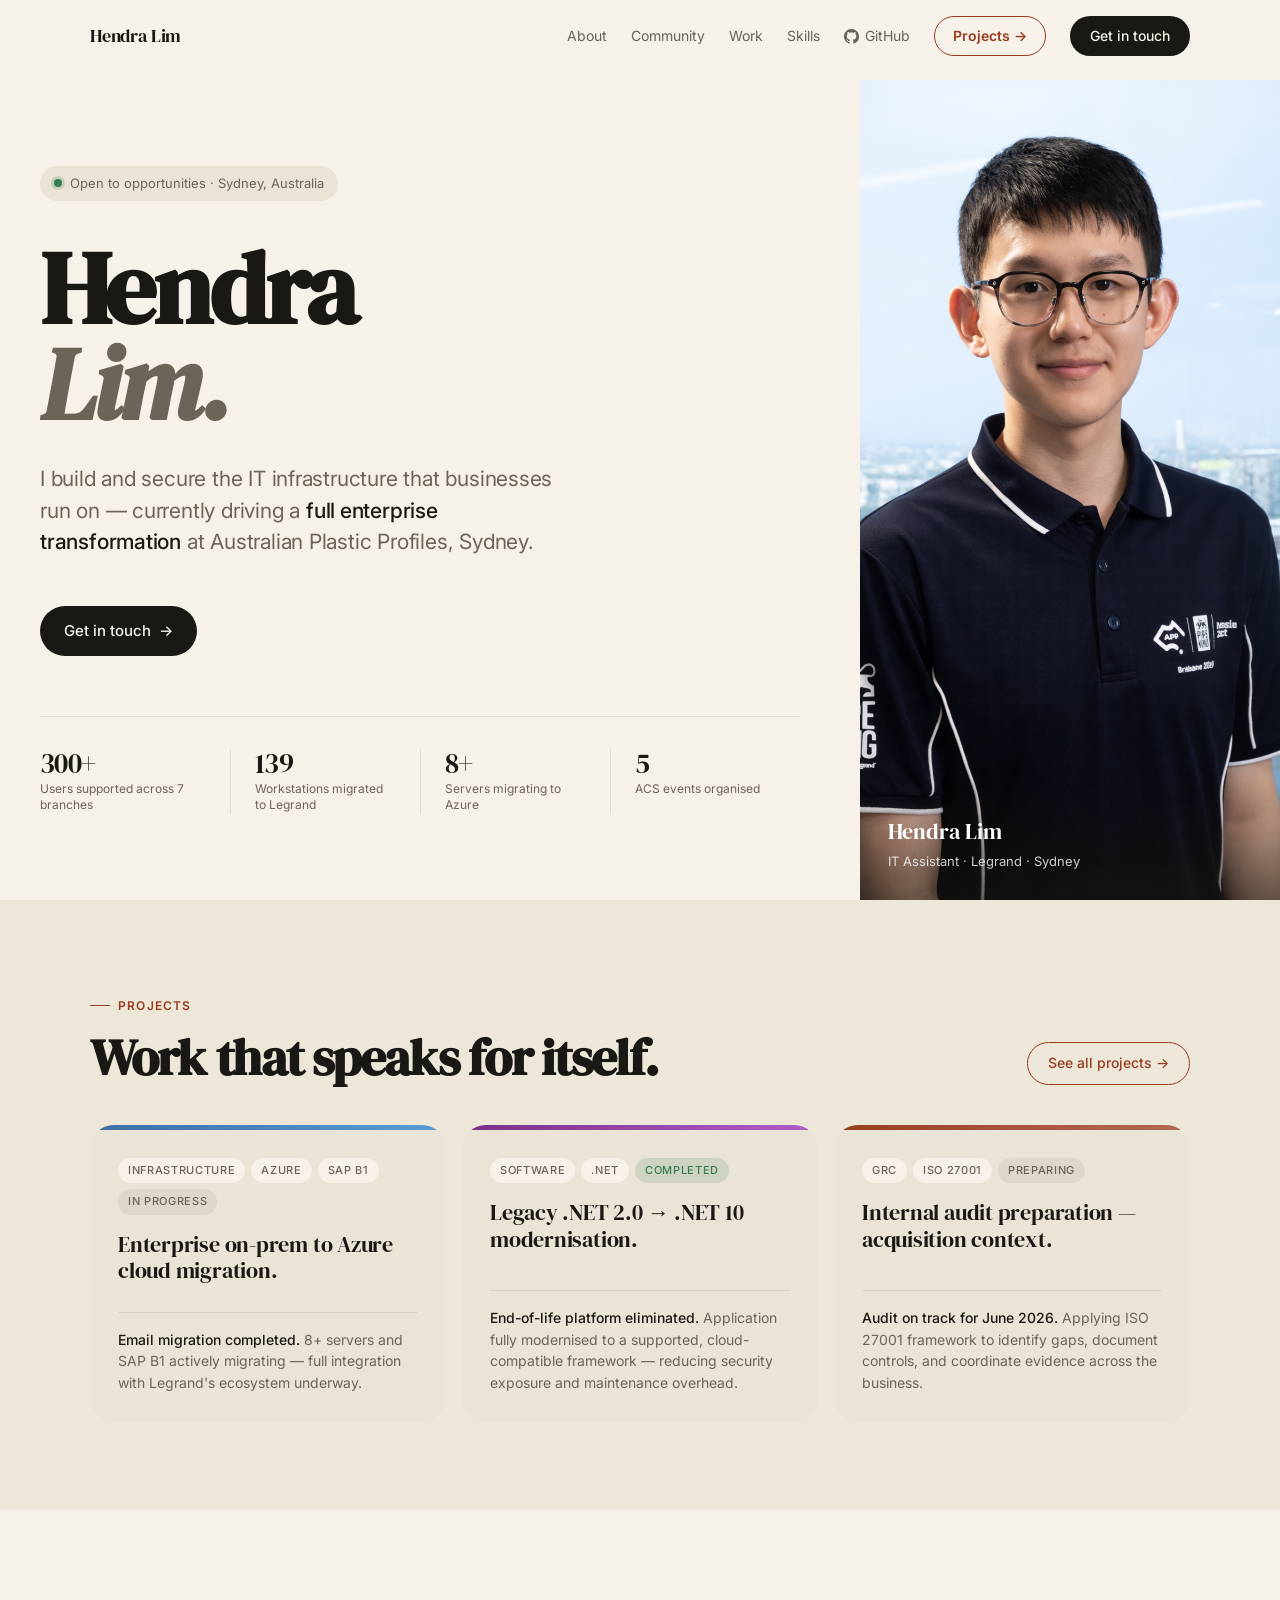
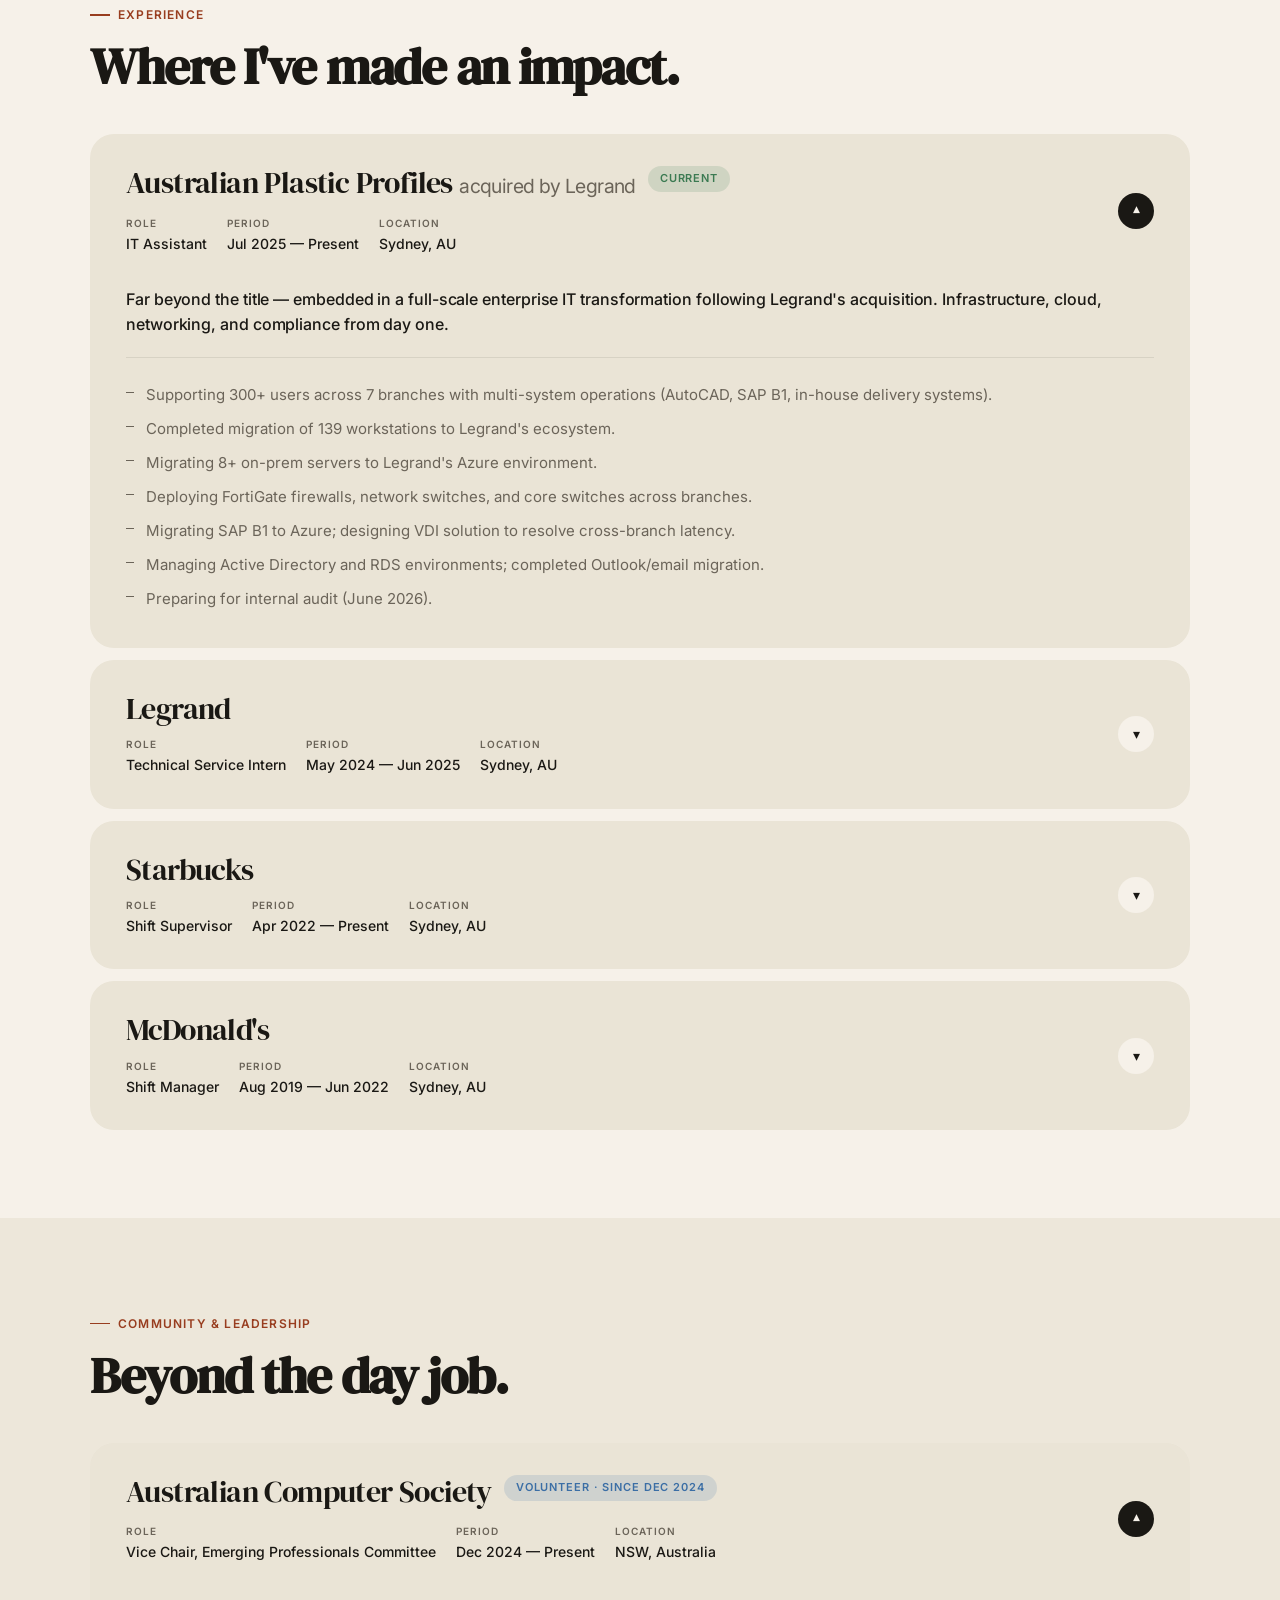
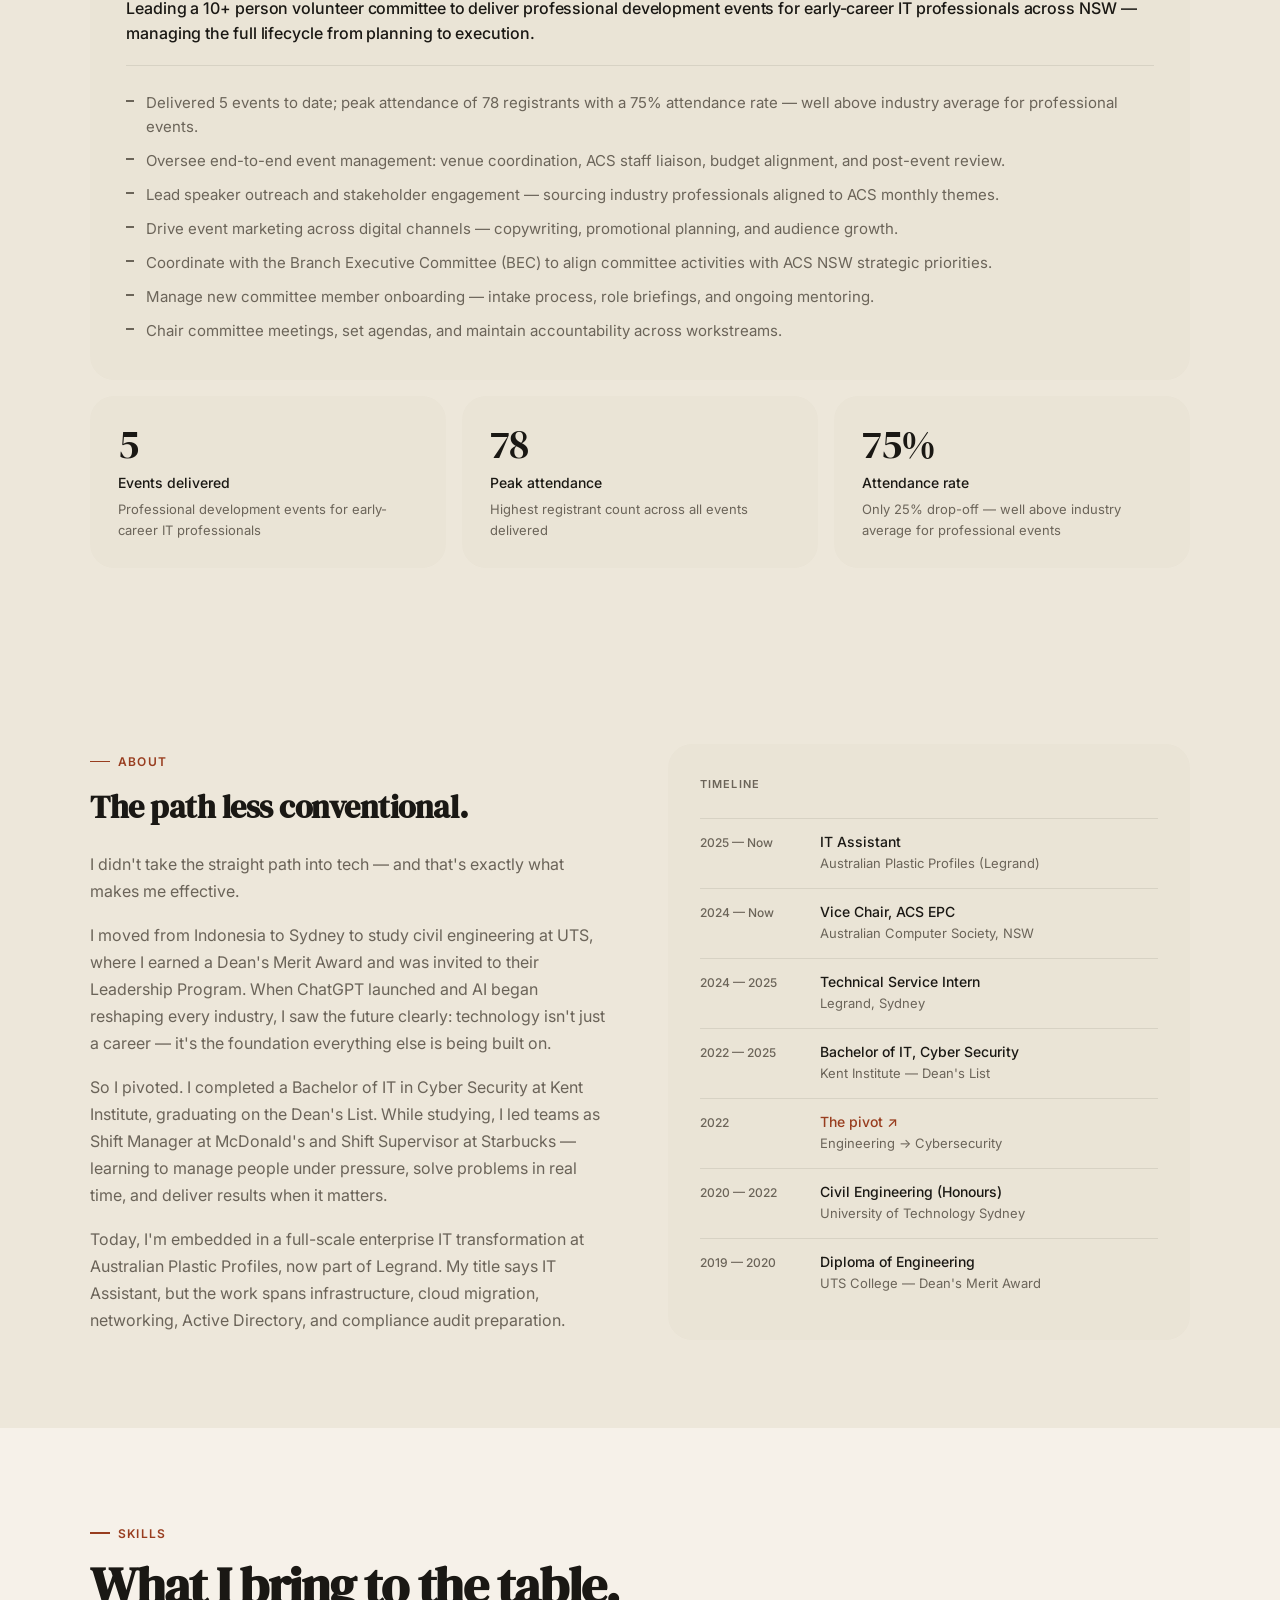
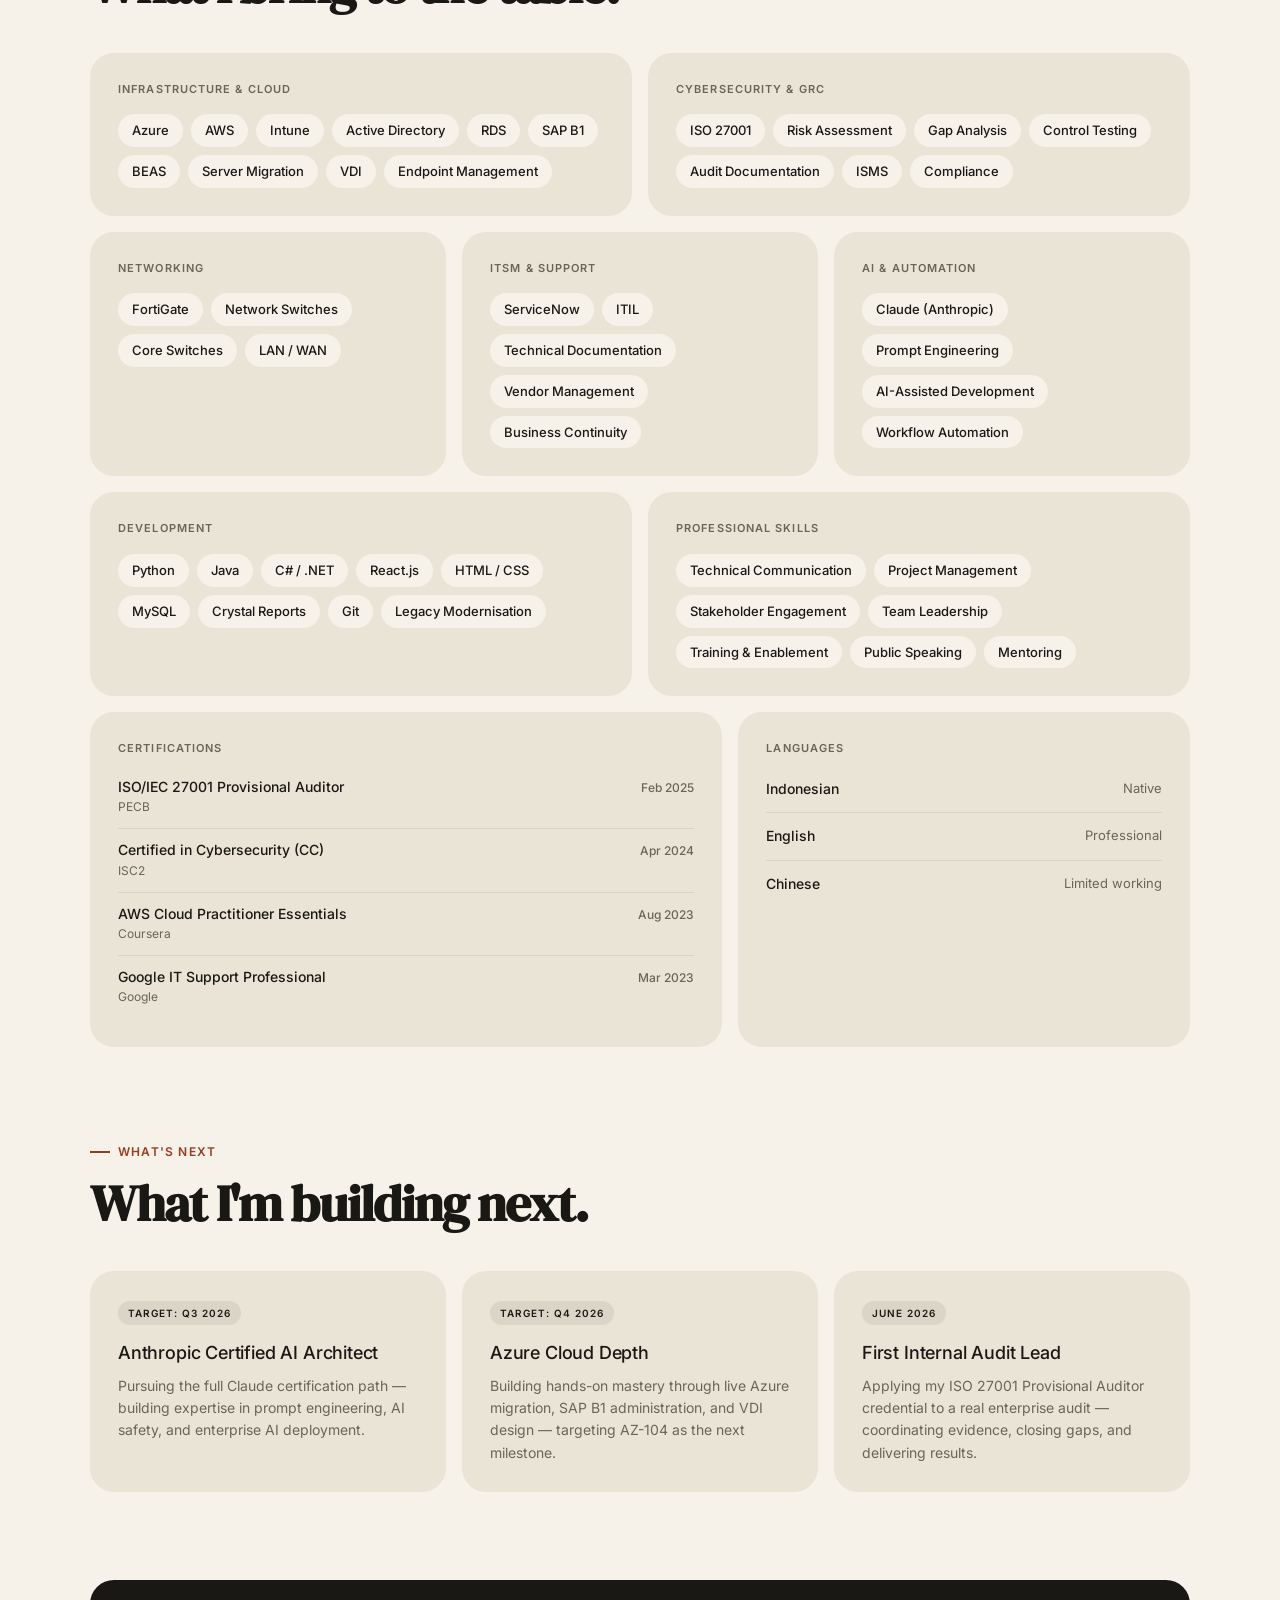
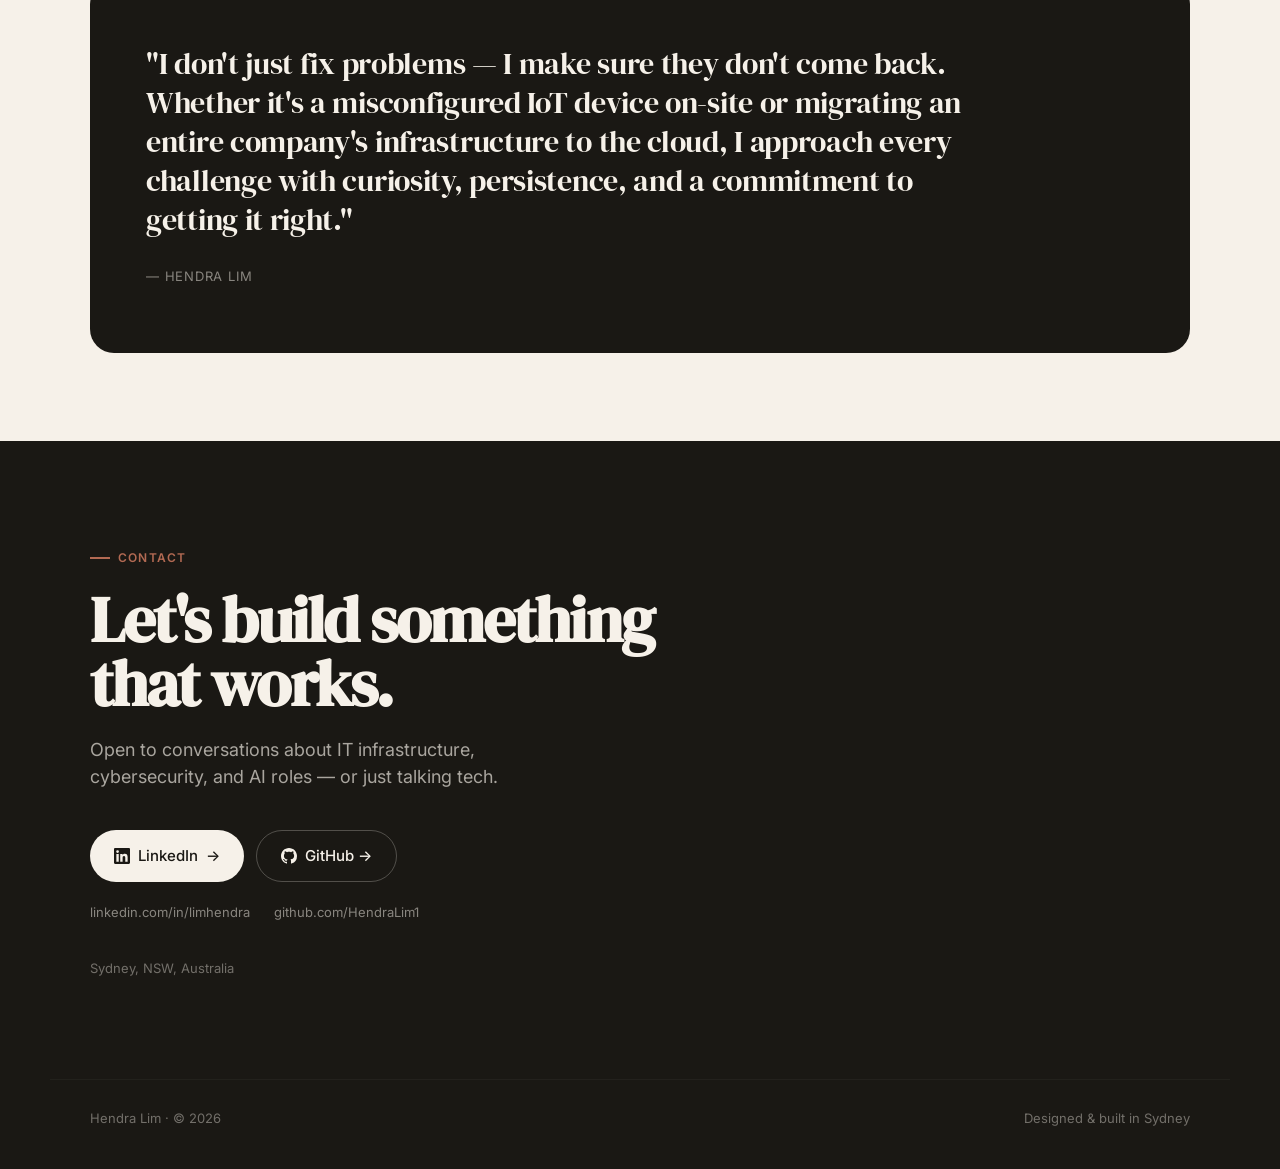
==== commit b8f8acc0: "Trim hero availability pill to 'Open to opportunities · Sydney, Australia'" ====
--- a/index.html
+++ b/index.html
@@ -560,7 +560,7 @@
     <div class="hero-left">
       <div class="hero-avail">
         <span class="hero-dot"></span>
-        Open to opportunities · Vice Chair, ACS NSW · Sydney, Australia
+        Open to opportunities · Sydney, Australia
       </div>
       <h1 class="hero-name serif">
         Hendra<br><em>Lim.</em>
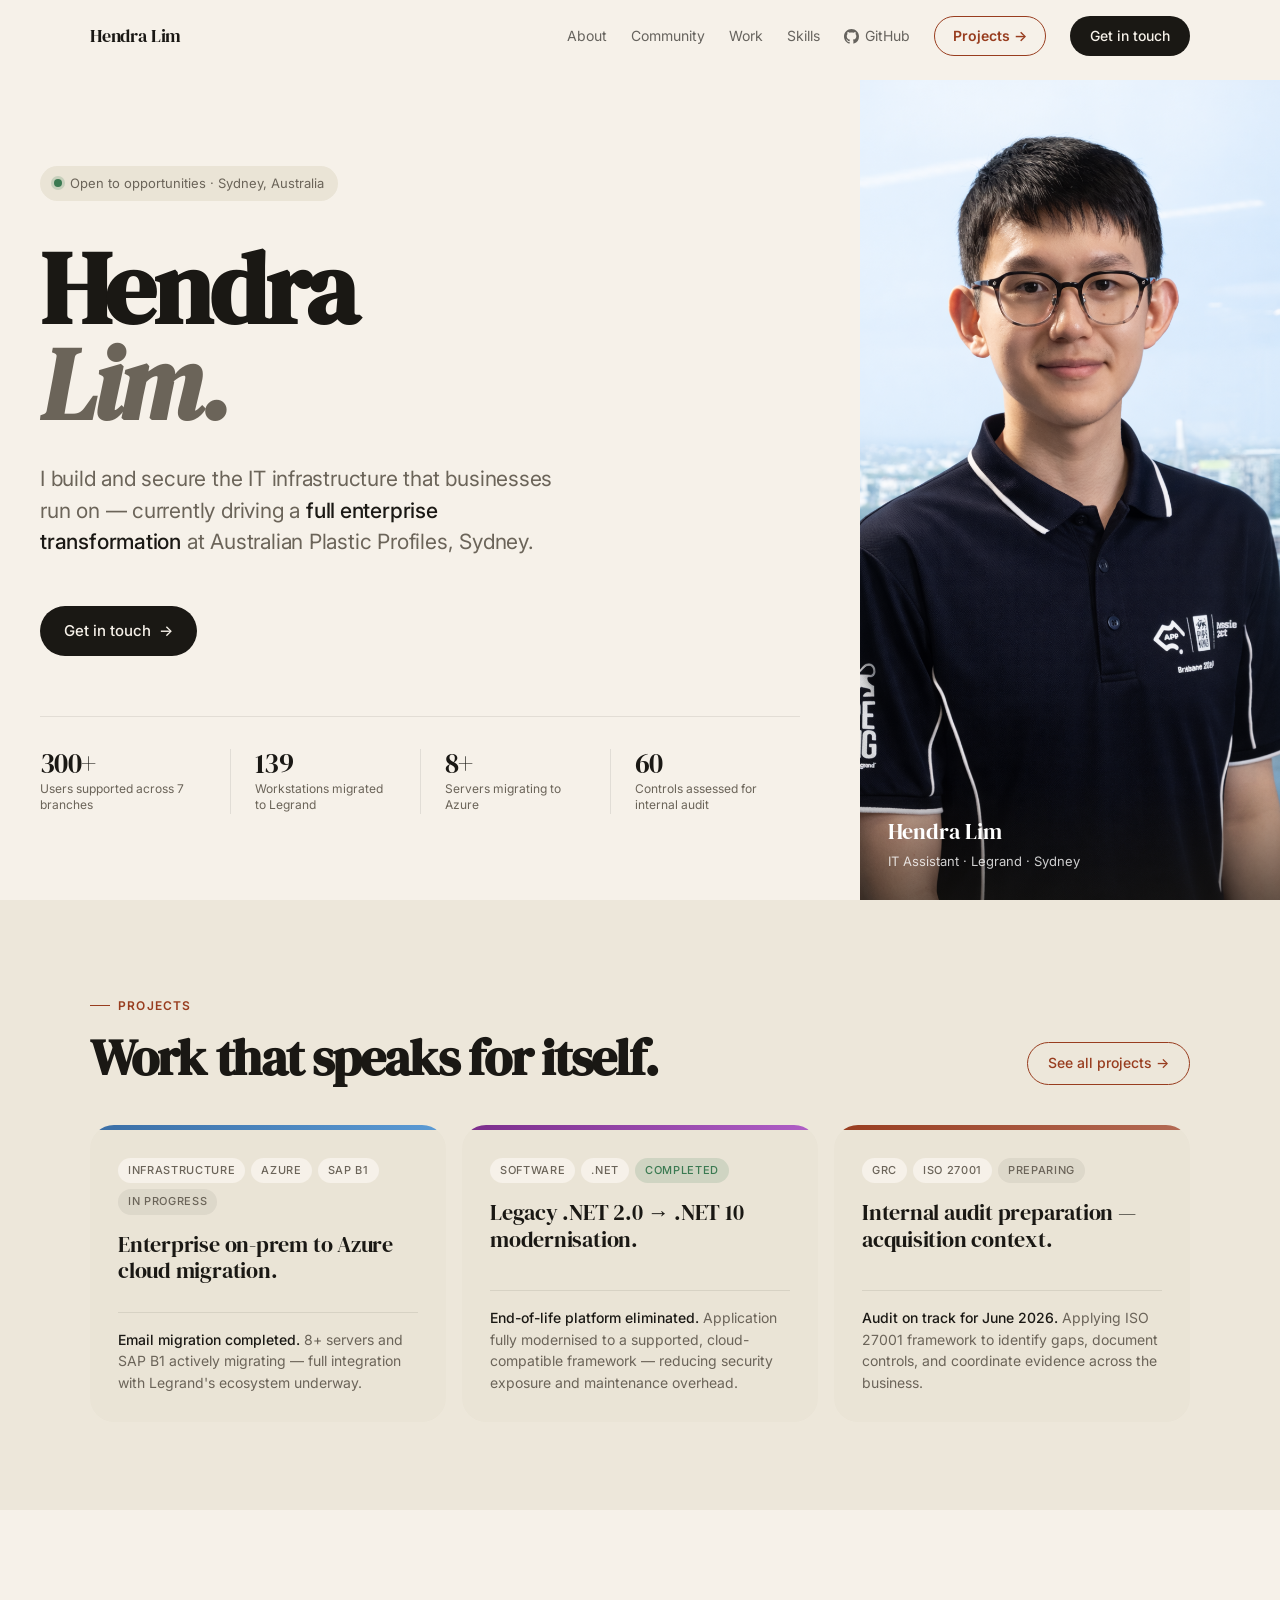
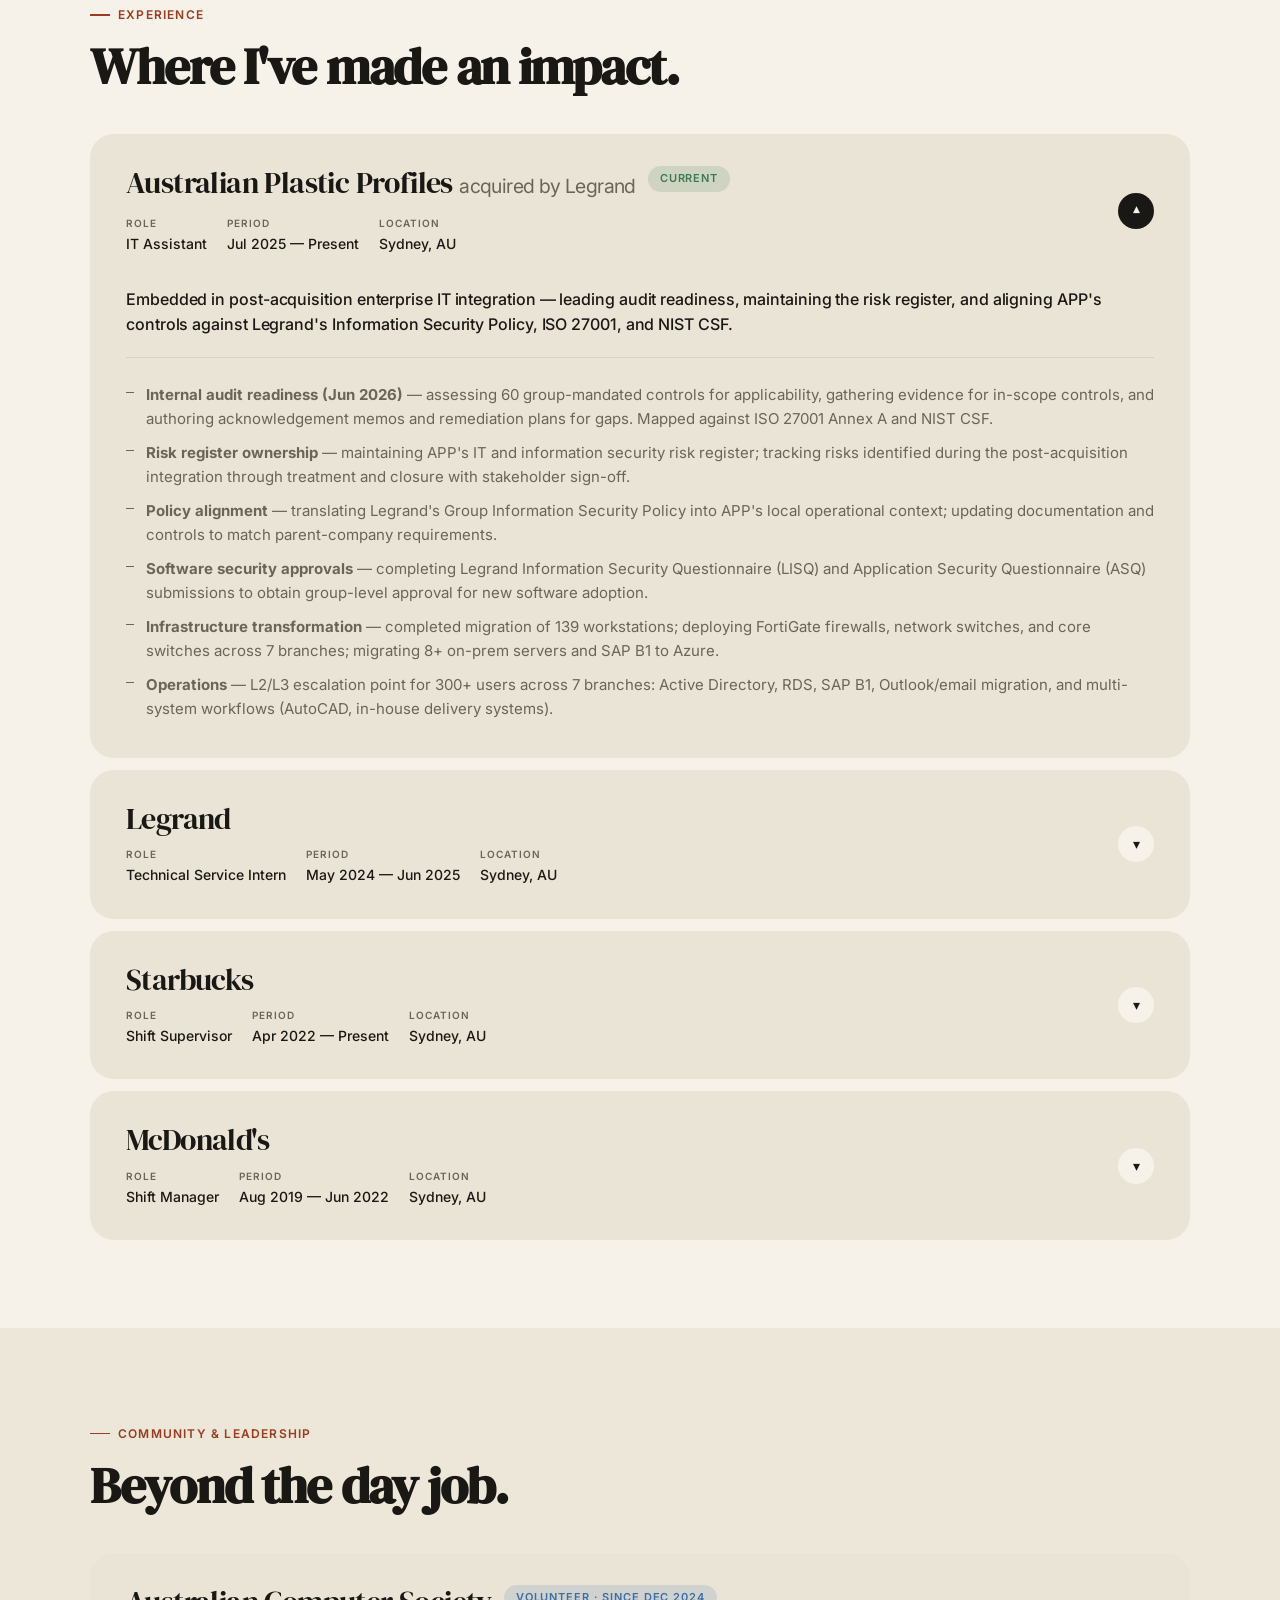
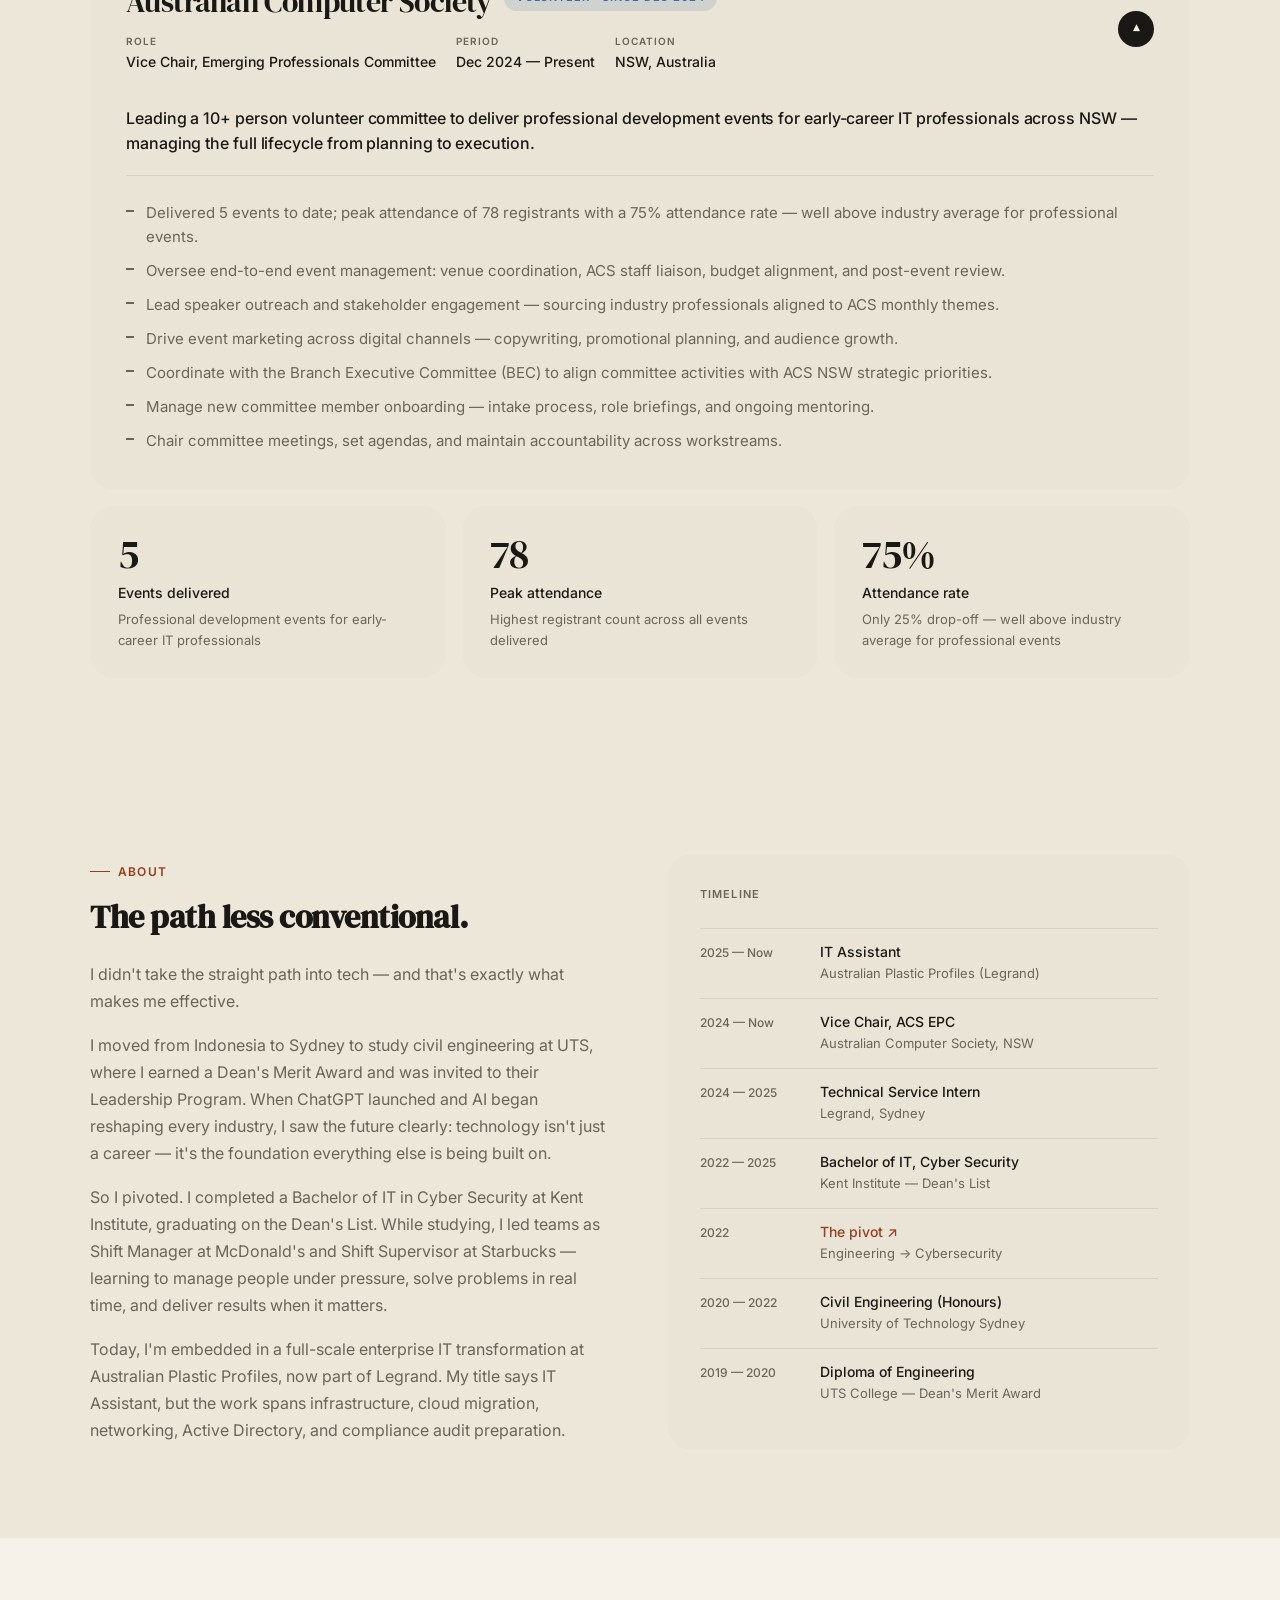
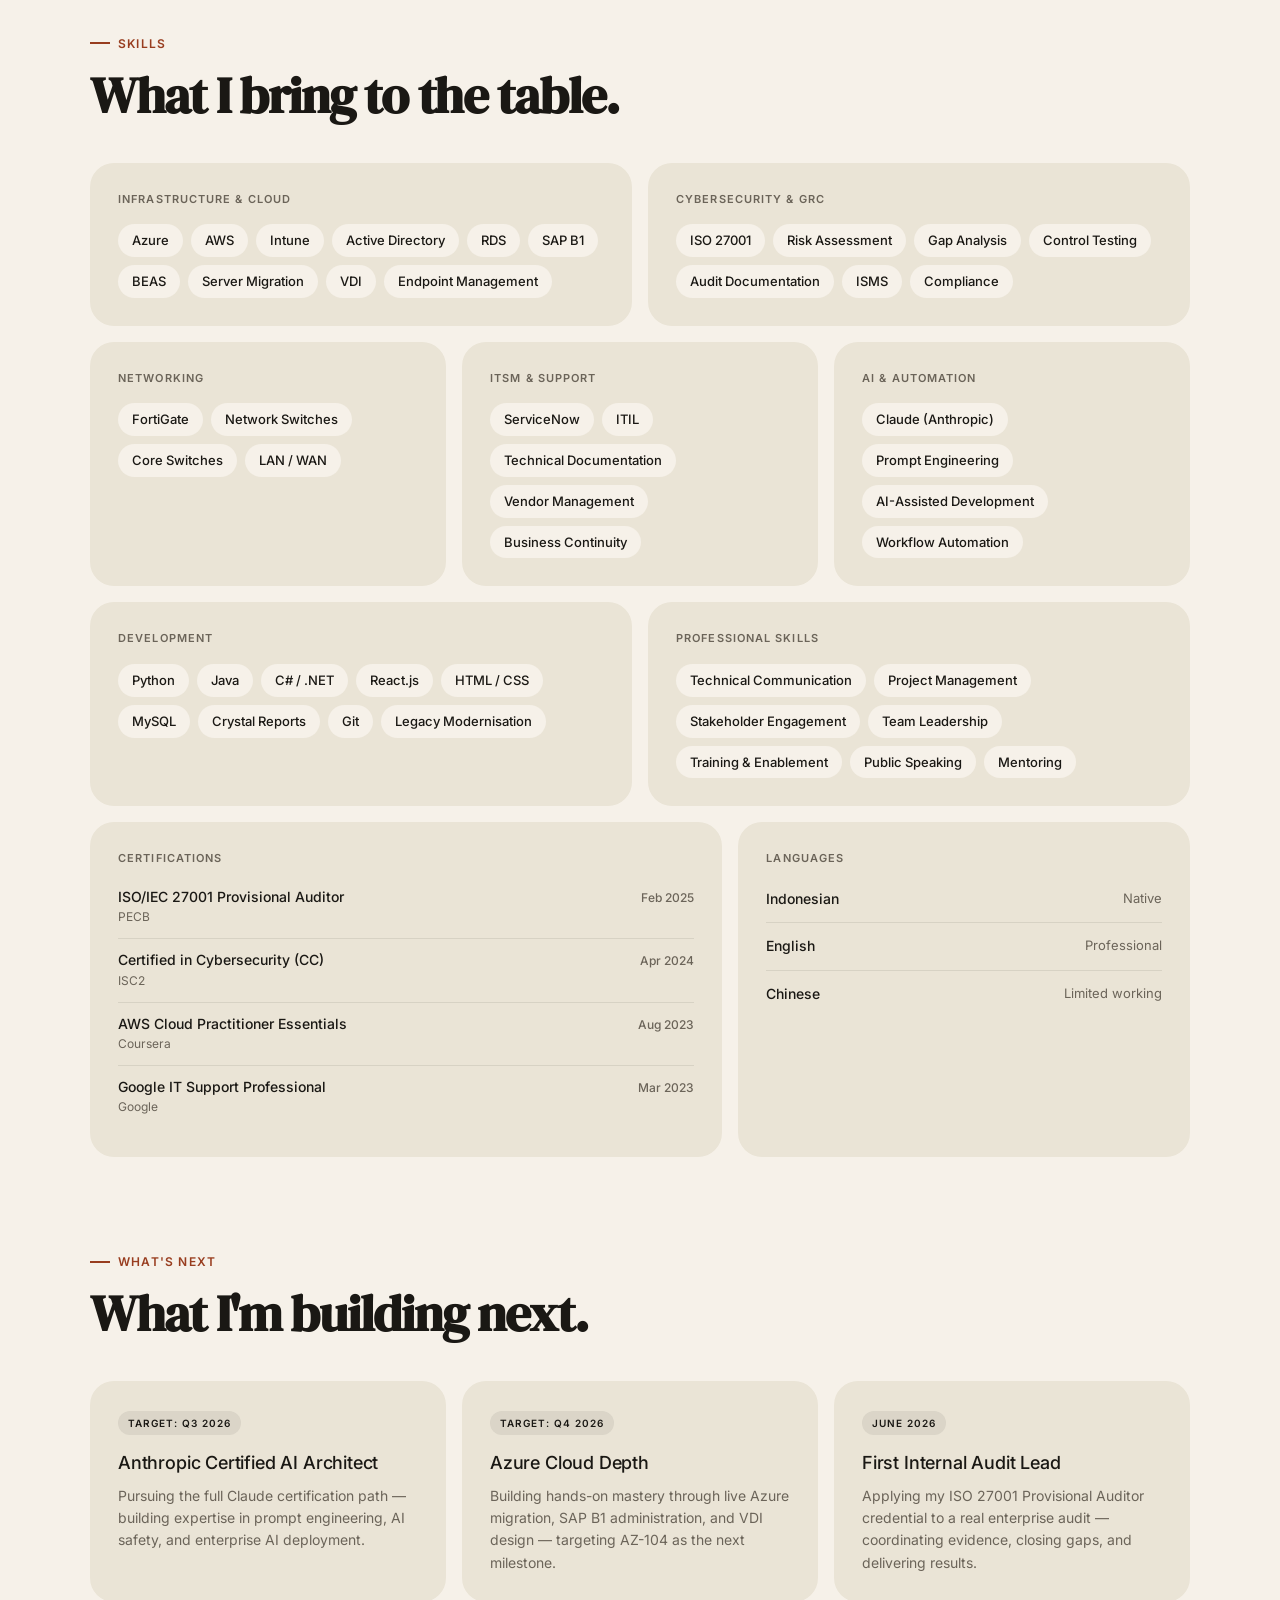
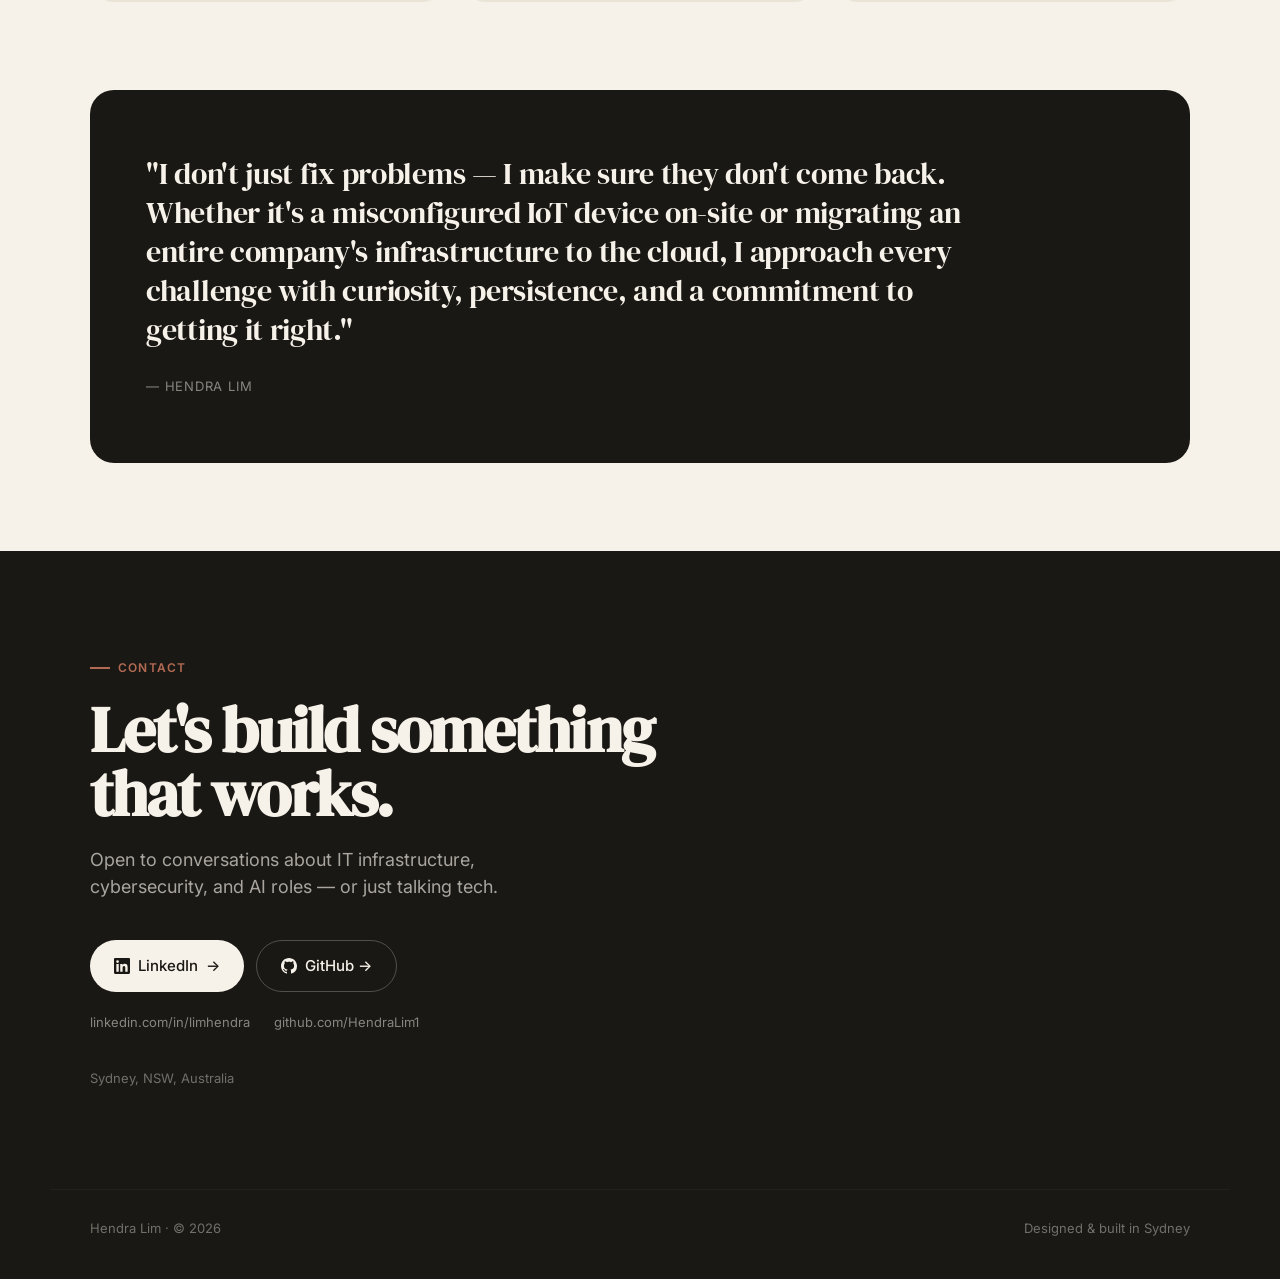
==== commit 7db86dac: "GRC-coded outcome metrics for LEAP Junior GRC Analyst target - Hero stat: swap "5 ACS events" for "6" ====
--- a/index.html
+++ b/index.html
@@ -586,8 +586,8 @@
           <div class="hero-stat-label">Servers migrating to Azure</div>
         </div>
         <div class="hero-stat">
-          <div class="hero-stat-num stat-count" data-count="5" data-suffix="">0</div>
-          <div class="hero-stat-label">ACS events organised</div>
+          <div class="hero-stat-num stat-count" data-count="60" data-suffix="">0</div>
+          <div class="hero-stat-label">Controls assessed for internal audit</div>
         </div>
       </div>
     </div>
@@ -686,15 +686,14 @@
             <div class="work-chevron">▾</div>
           </div>
           <div class="work-body">
-            <p class="work-highlight">Far beyond the title — embedded in a full-scale enterprise IT transformation following Legrand's acquisition. Infrastructure, cloud, networking, and compliance from day one.</p>
+            <p class="work-highlight">Embedded in post-acquisition enterprise IT integration — leading audit readiness, maintaining the risk register, and aligning APP's controls against Legrand's Information Security Policy, ISO 27001, and NIST CSF.</p>
             <ul class="work-bullets">
-              <li>Supporting 300+ users across 7 branches with multi-system operations (AutoCAD, SAP B1, in-house delivery systems).</li>
-              <li>Completed migration of 139 workstations to Legrand's ecosystem.</li>
-              <li>Migrating 8+ on-prem servers to Legrand's Azure environment.</li>
-              <li>Deploying FortiGate firewalls, network switches, and core switches across branches.</li>
-              <li>Migrating SAP B1 to Azure; designing VDI solution to resolve cross-branch latency.</li>
-              <li>Managing Active Directory and RDS environments; completed Outlook/email migration.</li>
-              <li>Preparing for internal audit (June 2026).</li>
+              <li><strong>Internal audit readiness (Jun 2026)</strong> — assessing 60 group-mandated controls for applicability, gathering evidence for in-scope controls, and authoring acknowledgement memos and remediation plans for gaps. Mapped against ISO 27001 Annex A and NIST CSF.</li>
+              <li><strong>Risk register ownership</strong> — maintaining APP's IT and information security risk register; tracking risks identified during the post-acquisition integration through treatment and closure with stakeholder sign-off.</li>
+              <li><strong>Policy alignment</strong> — translating Legrand's Group Information Security Policy into APP's local operational context; updating documentation and controls to match parent-company requirements.</li>
+              <li><strong>Software security approvals</strong> — completing Legrand Information Security Questionnaire (LISQ) and Application Security Questionnaire (ASQ) submissions to obtain group-level approval for new software adoption.</li>
+              <li><strong>Infrastructure transformation</strong> — completed migration of 139 workstations; deploying FortiGate firewalls, network switches, and core switches across 7 branches; migrating 8+ on-prem servers and SAP B1 to Azure.</li>
+              <li><strong>Operations</strong> — L2/L3 escalation point for 300+ users across 7 branches: Active Directory, RDS, SAP B1, Outlook/email migration, and multi-system workflows (AutoCAD, in-house delivery systems).</li>
             </ul>
           </div>
         </div>
@@ -712,12 +711,12 @@
             <div class="work-chevron">▾</div>
           </div>
           <div class="work-body">
-            <p class="work-highlight">Solving real-world IoT problems where documentation didn't match reality — figuring out whether issues were product faults, configuration errors, or client-environment problems.</p>
+            <p class="work-highlight">First exposure to product compliance — risk assessments, technical documentation, and security testing on IoT devices destined for regulated markets.</p>
             <ul class="work-bullets">
-              <li>Resolved 150+ customer inquiries for IoT devices — smart switches, intercoms, emergency lighting.</li>
-              <li>Improved device reliability by ~20% through firmware stability testing.</li>
-              <li>Performed risk assessments and technical documentation for product compliance.</li>
-              <li>Collaborated across engineering, support, and sales — expediting issue resolution by 15%.</li>
+              <li><strong>Product risk assessments</strong> — performed structured risk assessments on smart switches, intercoms, and emergency lighting; findings fed directly into product compliance documentation.</li>
+              <li><strong>Technical compliance documentation</strong> — authored device specifications, test reports, and traceability documents supporting product certification submissions.</li>
+              <li><strong>Security & stability testing</strong> — validated firmware stability, cloud sync reliability, and device security; improved reliability ~20% across the tested product line.</li>
+              <li><strong>Customer-facing problem solving</strong> — resolved 150+ inquiries, translating ambiguous client reports into reproducible engineering tickets; cross-functional collaboration improved issue resolution speed by 15%.</li>
             </ul>
           </div>
         </div>
